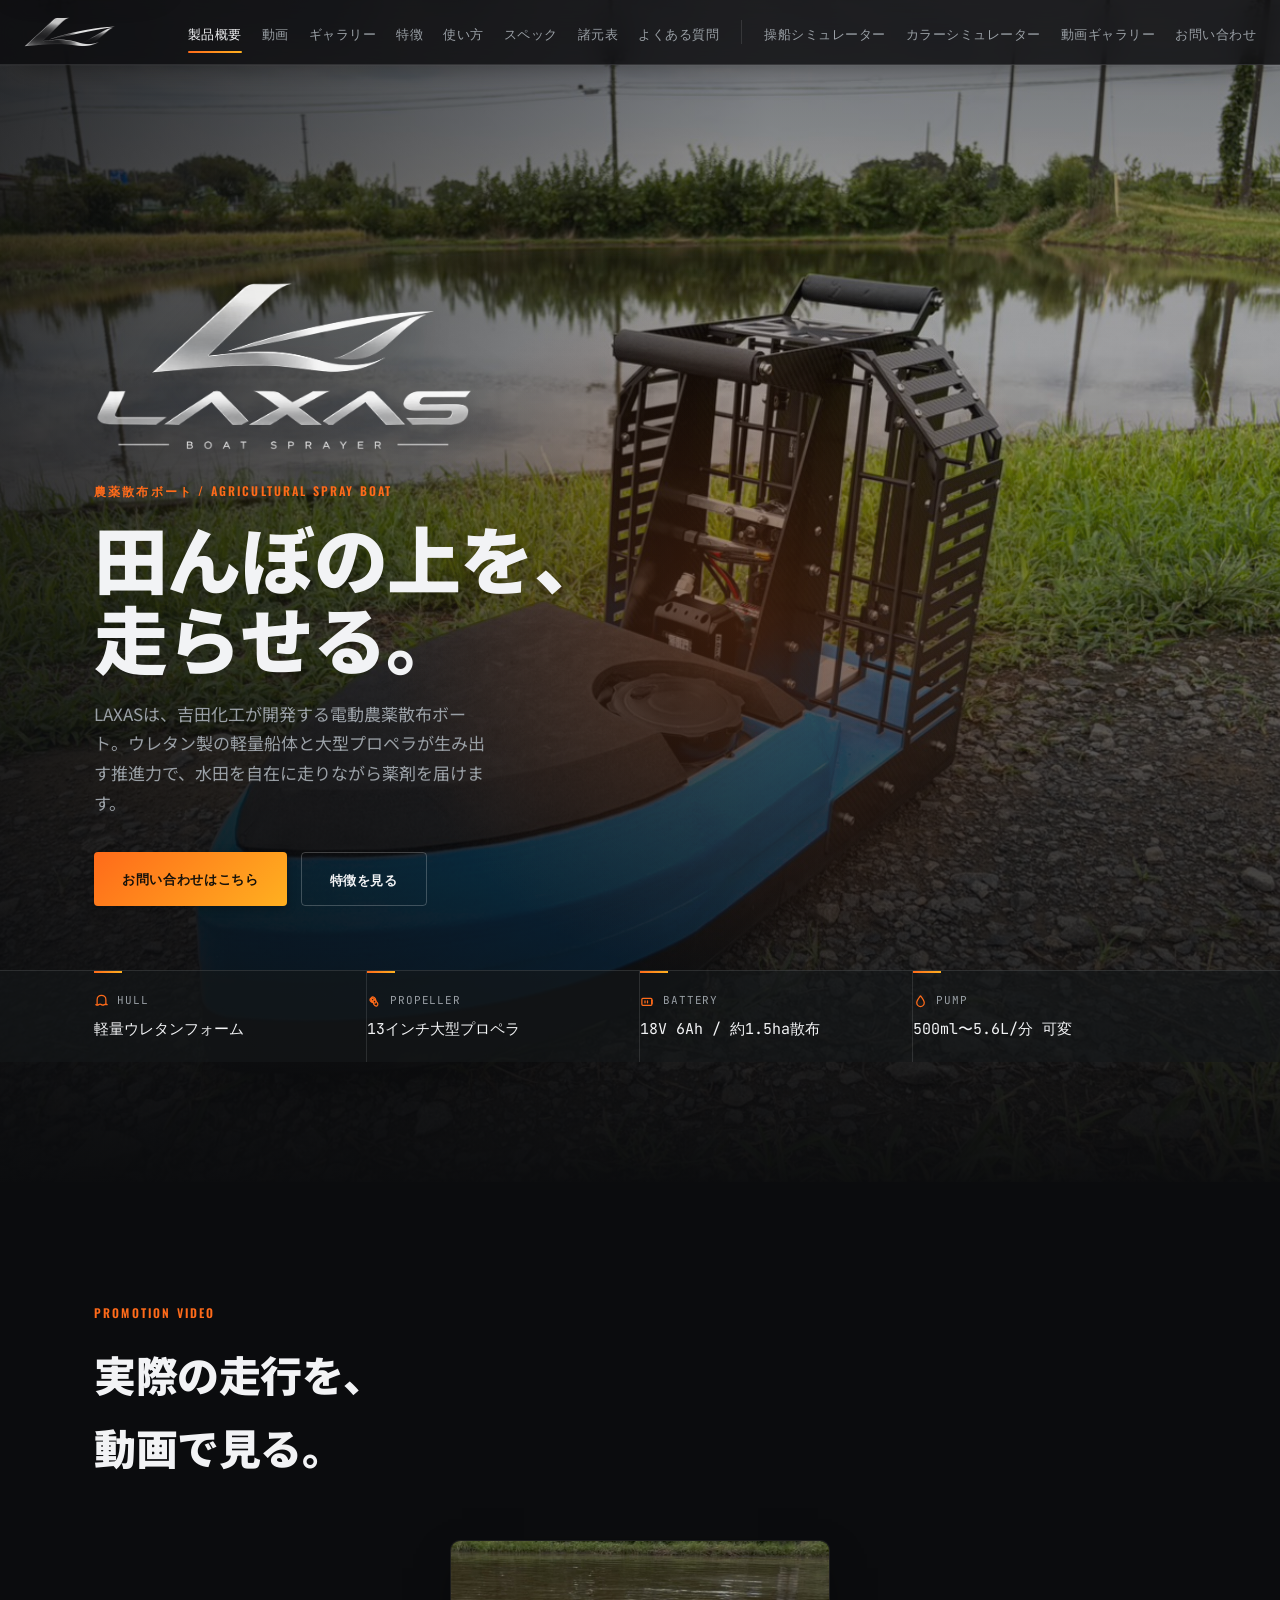
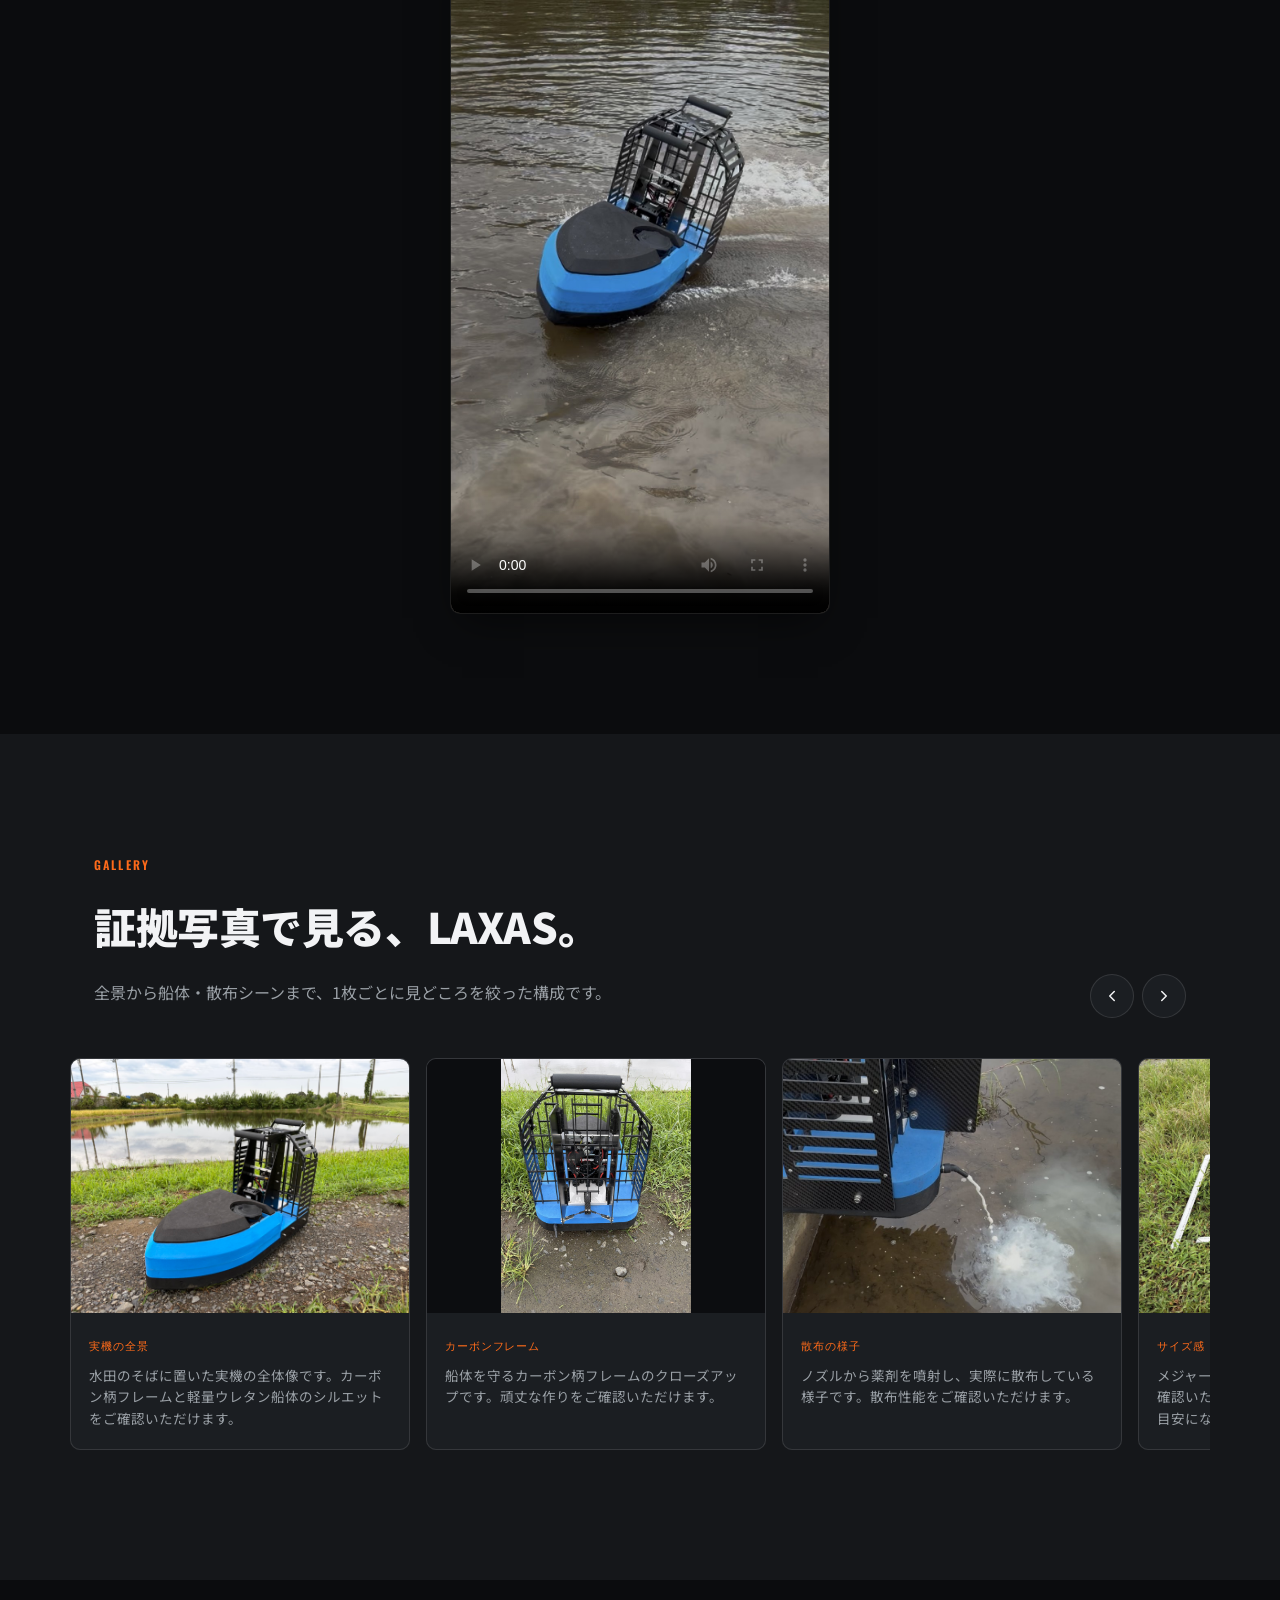
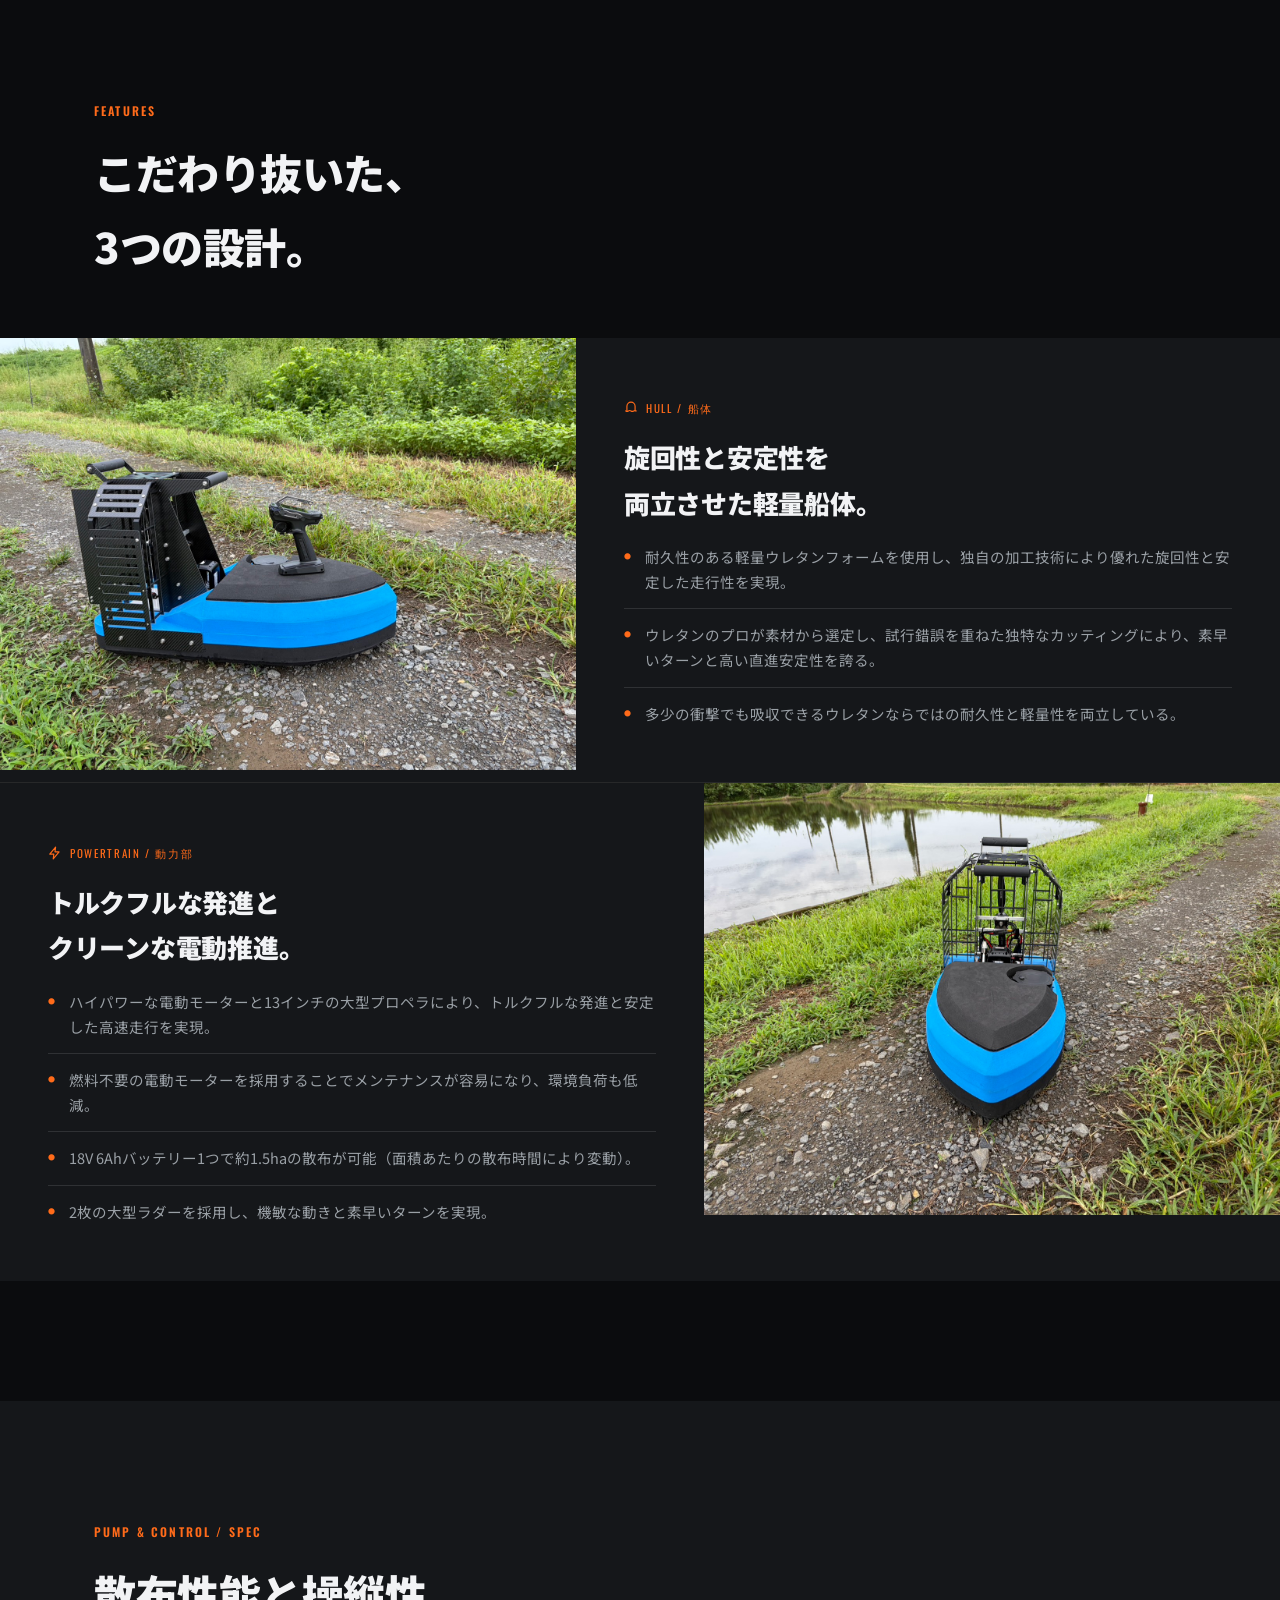
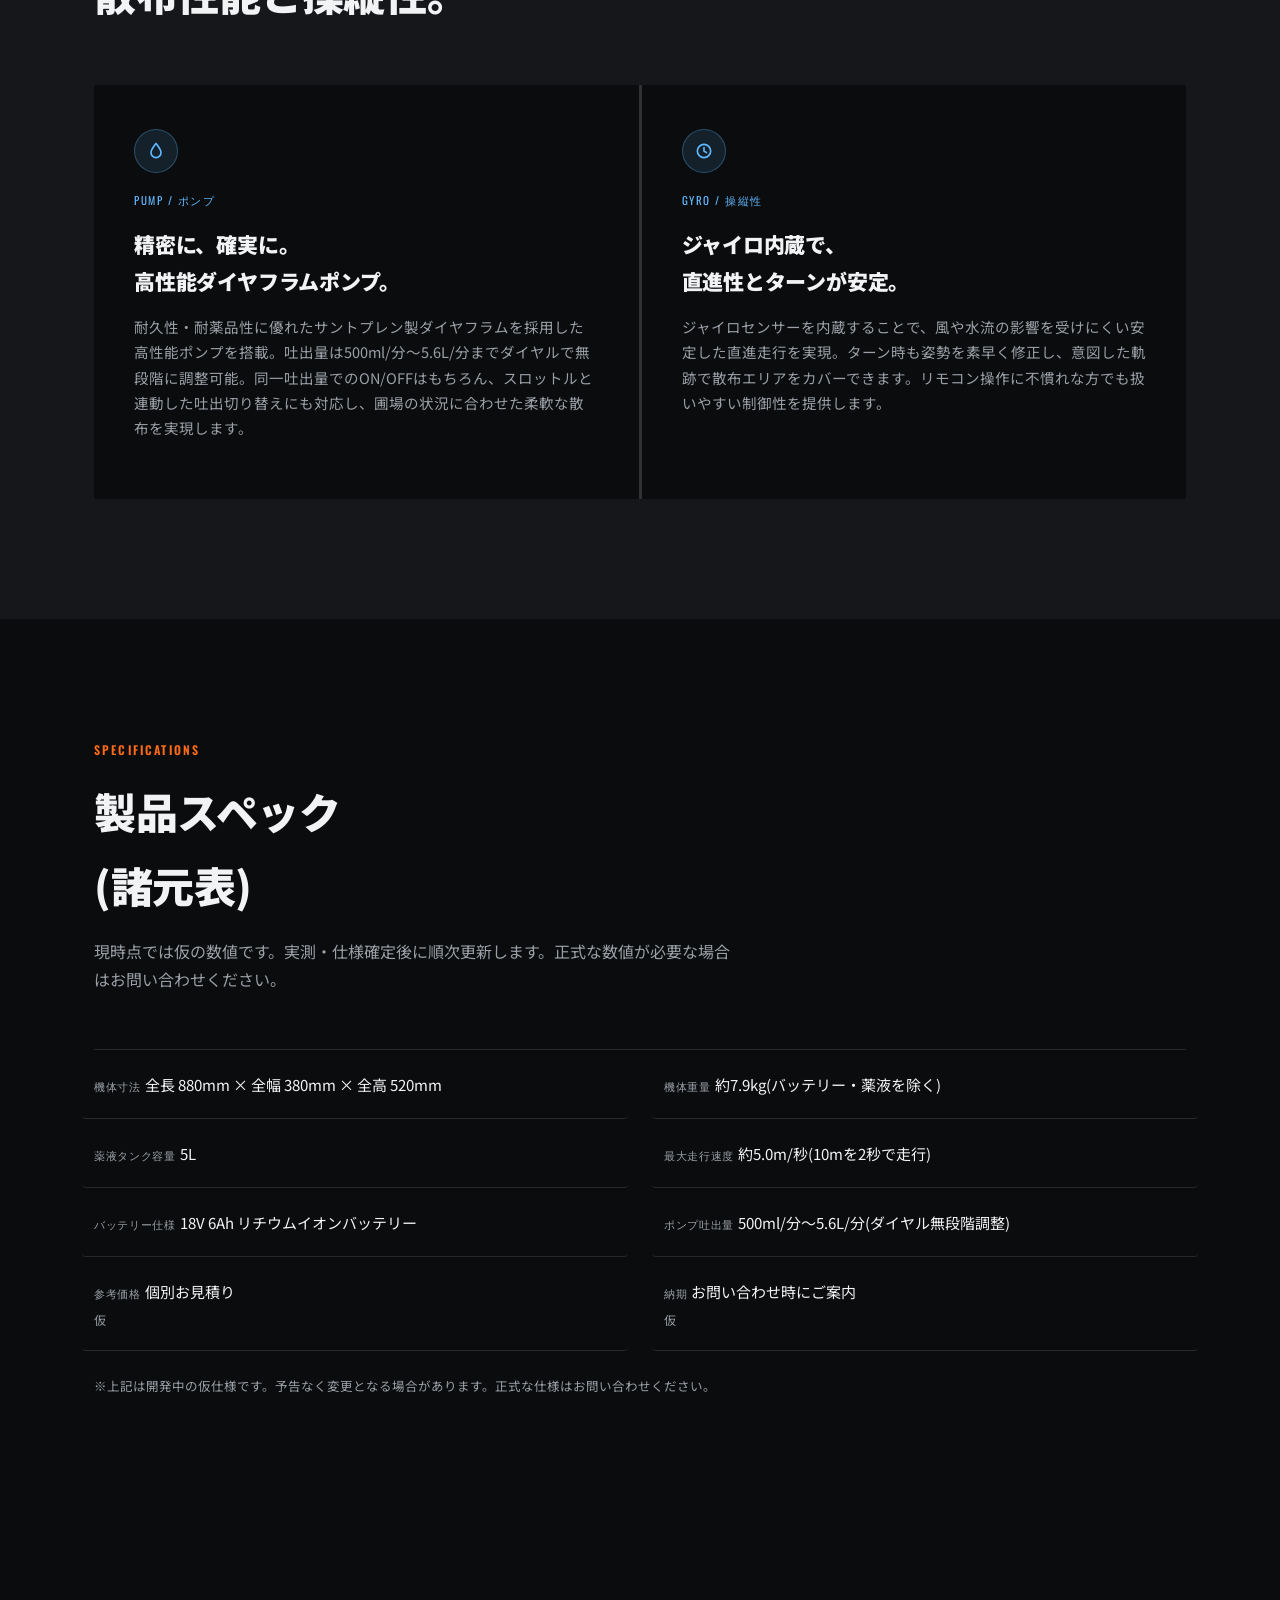
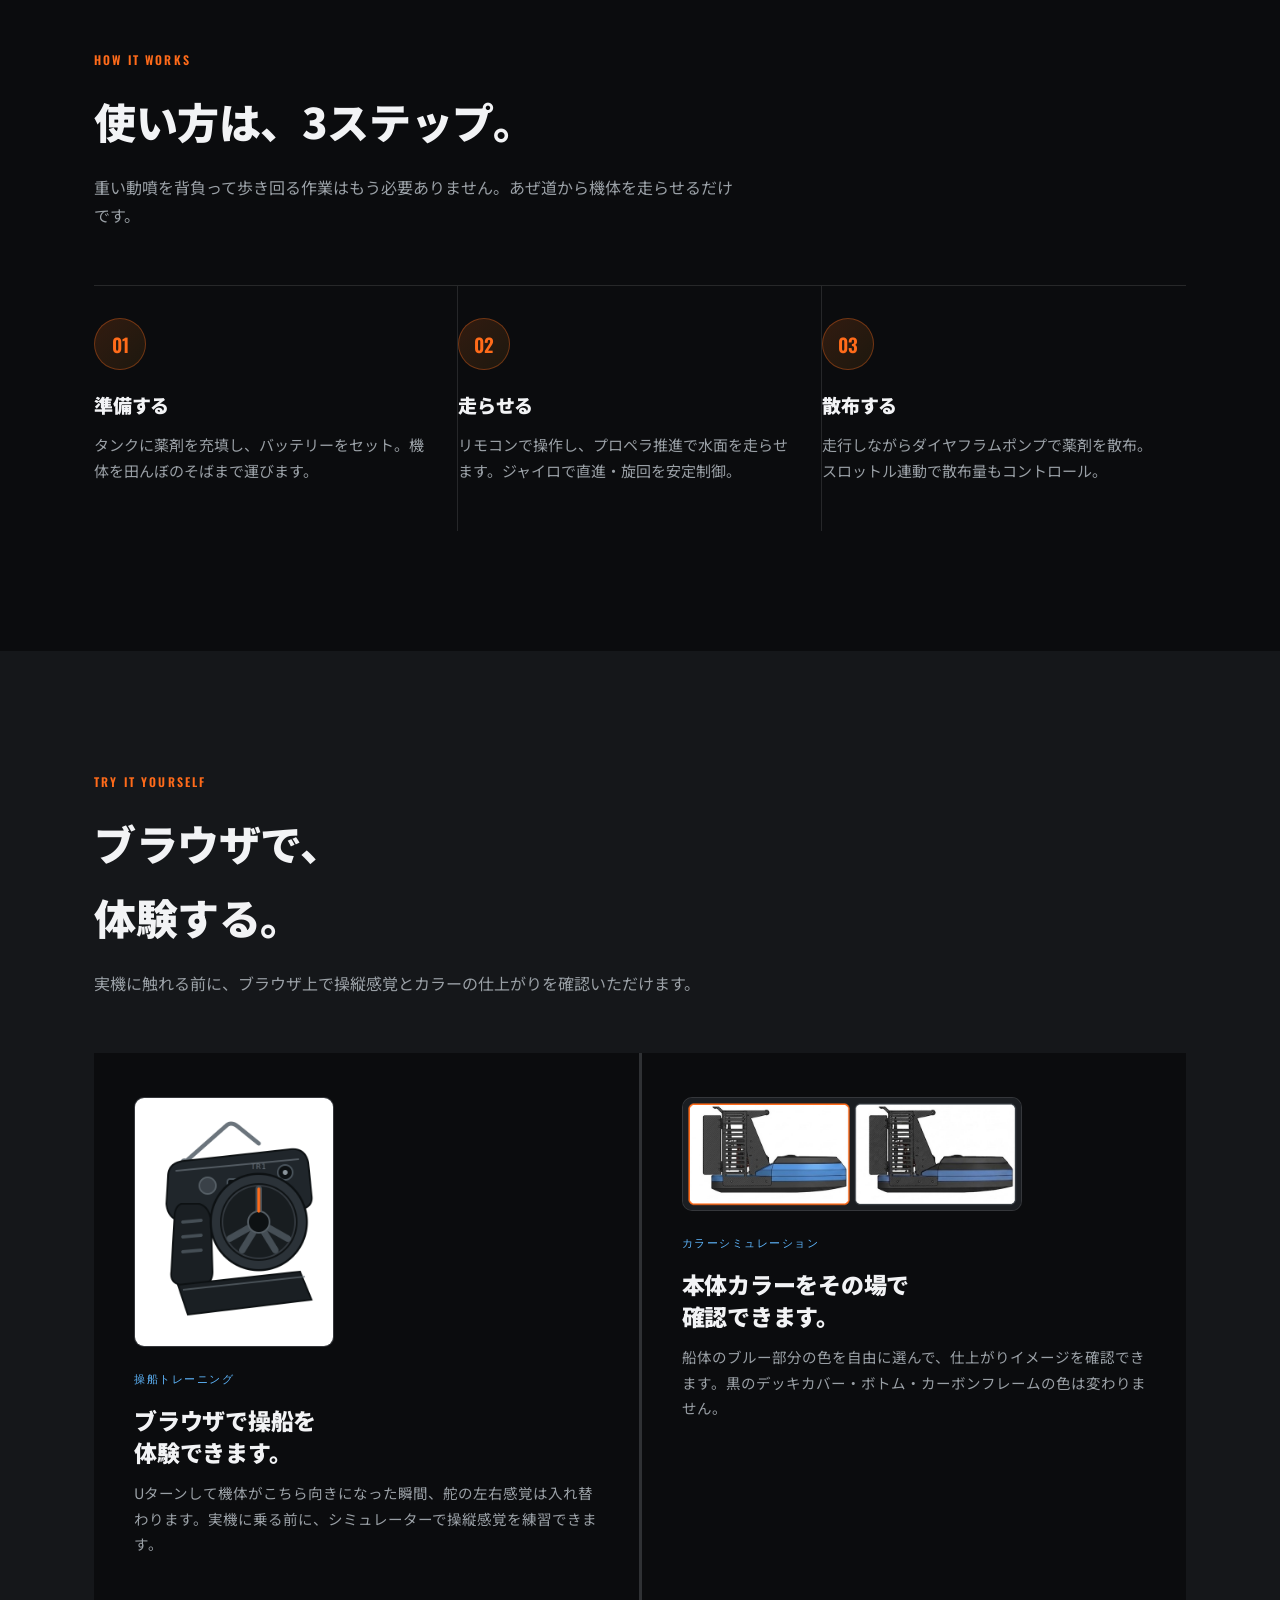
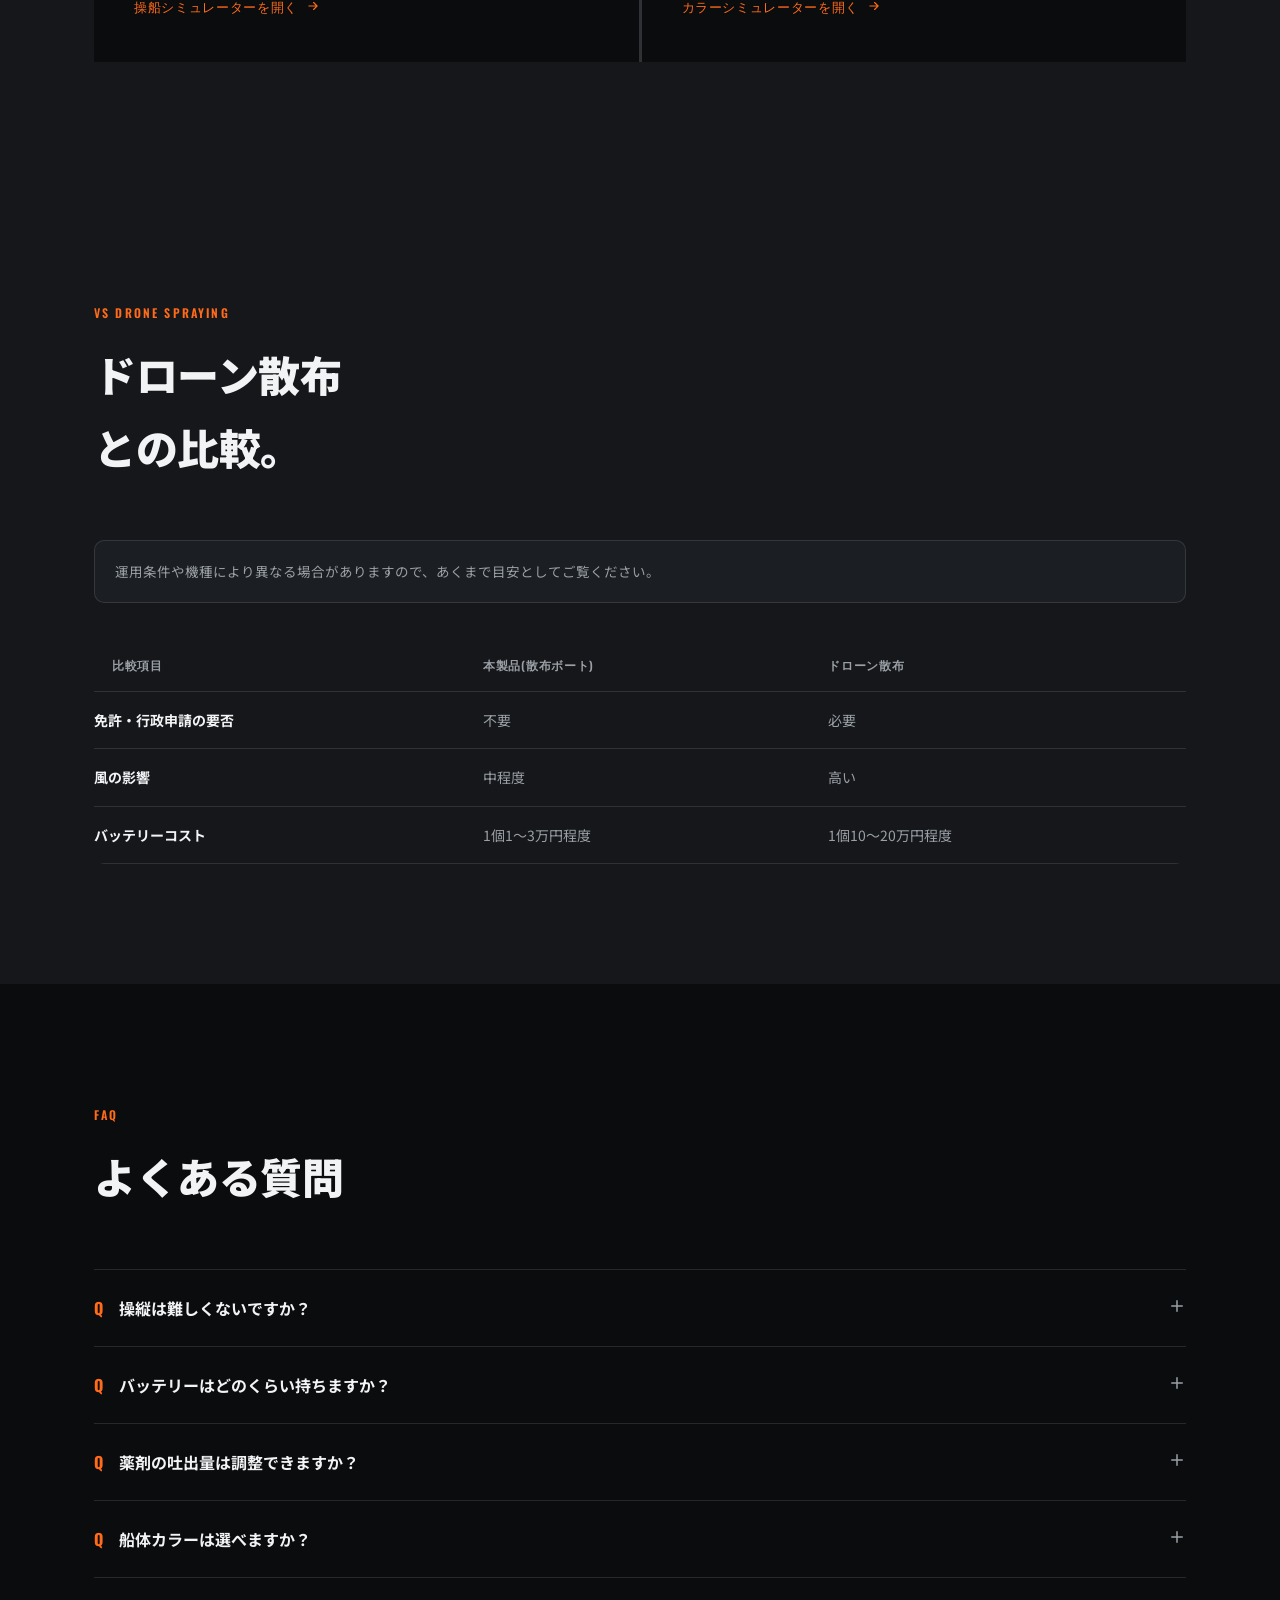
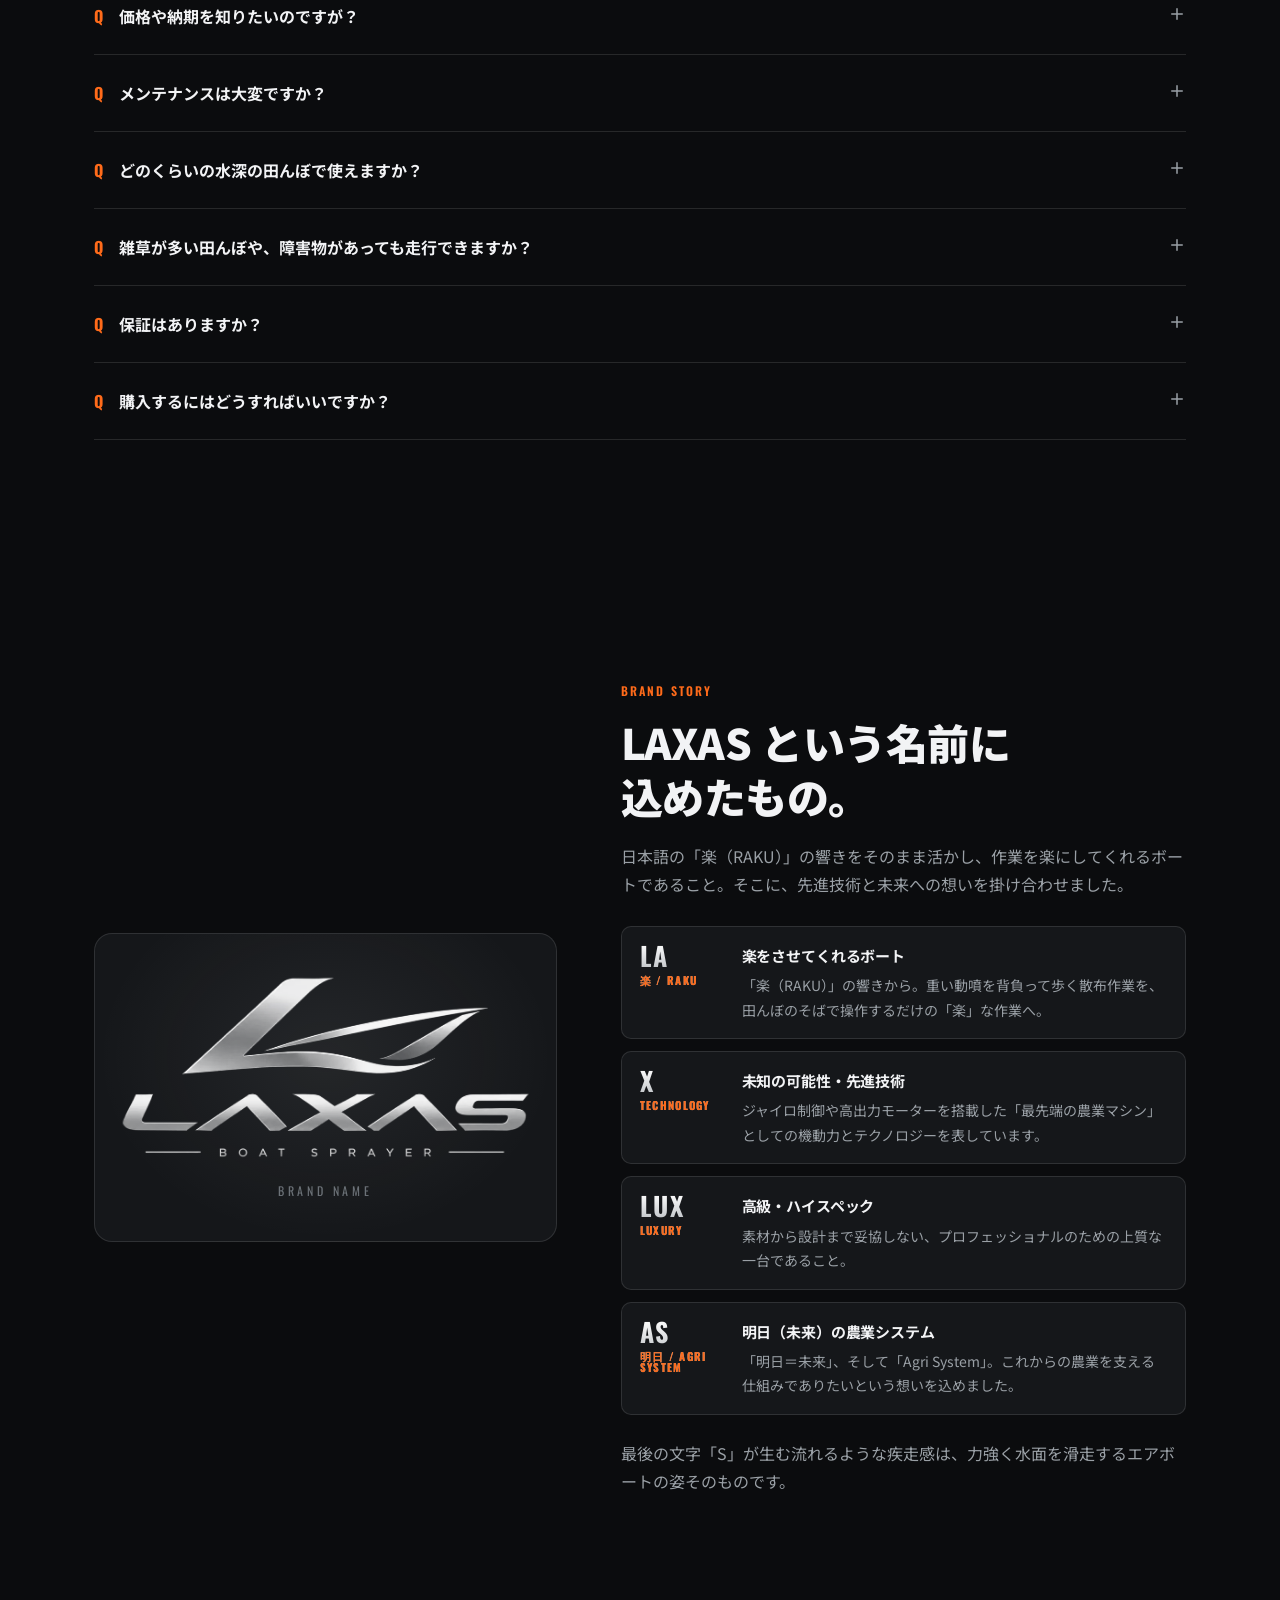
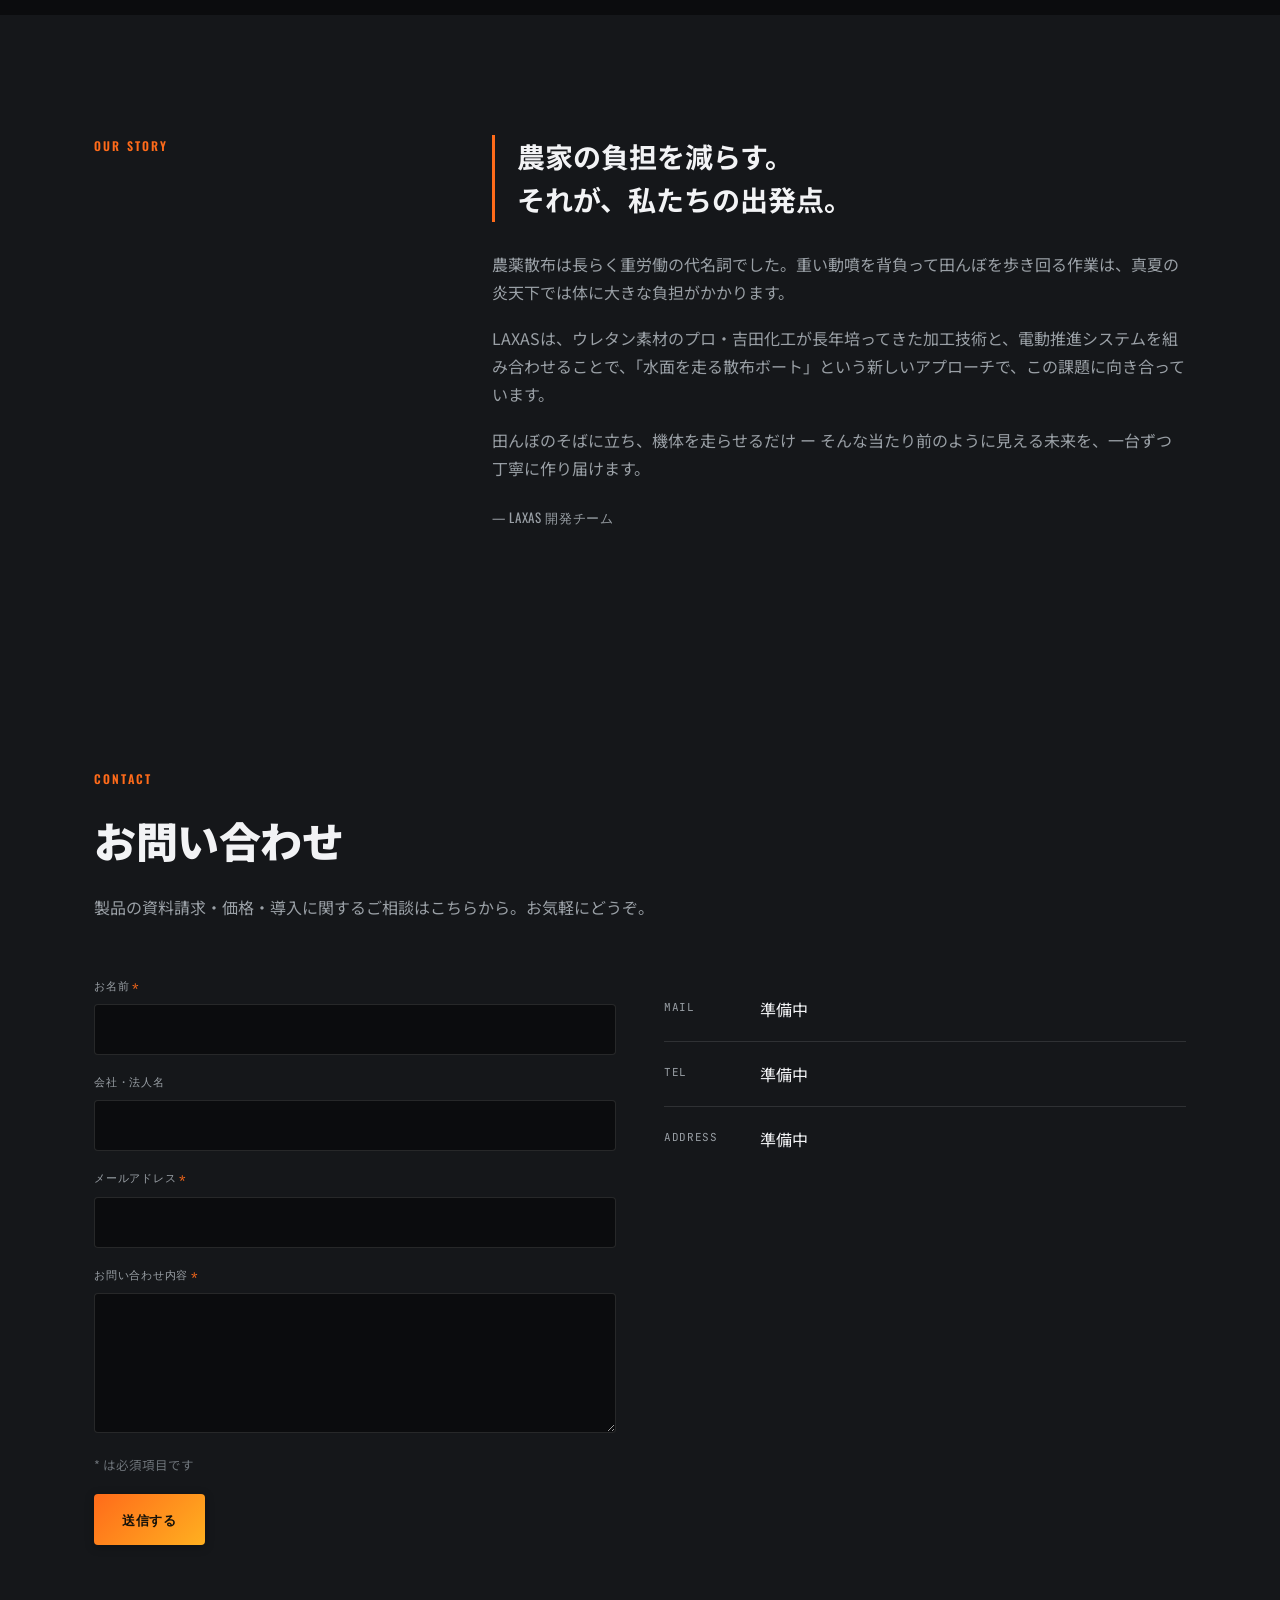
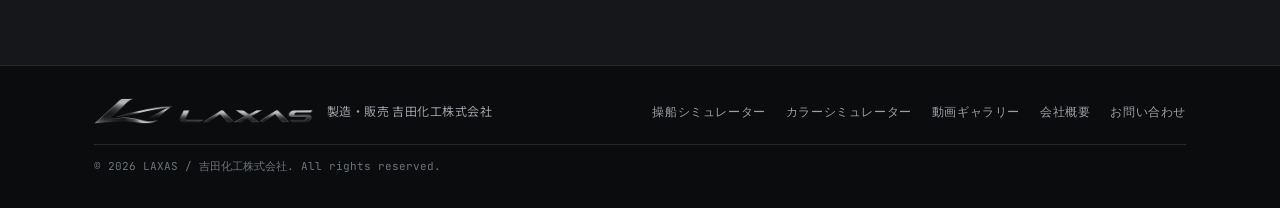
==== index.html @ b82308b7 "Add files via upload" ====
<!DOCTYPE html>
<html lang="ja">
<head>
<meta charset="UTF-8">
<meta name="viewport" content="width=device-width, initial-scale=1.0">
<title>LAXAS ｜ 電動農薬散布ボート</title>
<meta name="description" content="吉田化工株式会社の電動農薬散布ボート「LAXAS」公式サイト。プロペラ推進式で水田・水路の農薬散布を効率化。製品特徴・スペック・操船トレーニングシミュレーター・カラーシミュレーターをご紹介します。">
<!-- ドメインが確定したら、下記 og:url / og:image / canonical の URL を実際の公開ドメインに差し替えてください -->
<link rel="canonical" href="https://www.yoshida-kako.co.jp/">

<!-- ─── OGP / SNSシェア用 ─── -->
<meta property="og:type" content="website">
<meta property="og:site_name" content="LAXAS（吉田化工株式会社）">
<meta property="og:locale" content="ja_JP">
<meta property="og:title" content="LAXAS ｜ 電動農薬散布ボート">
<meta property="og:description" content="プロペラ推進式の電動農薬散布ボート「LAXAS」。水田・水路の農薬散布を効率化する製品の特徴・スペック・シミュレーターをご紹介します。">
<meta property="og:url" content="https://www.yoshida-kako.co.jp/">
<meta property="og:image" content="https://www.yoshida-kako.co.jp/og-image.jpg">
<meta property="og:image:width" content="1200">
<meta property="og:image:height" content="630">
<meta property="og:image:alt" content="LAXAS 電動農薬散布ボート">
<meta name="twitter:card" content="summary_large_image">
<meta name="twitter:title" content="LAXAS ｜ 電動農薬散布ボート">
<meta name="twitter:description" content="プロペラ推進式の電動農薬散布ボート「LAXAS」。水田・水路の農薬散布を効率化する製品をご紹介します。">
<meta name="twitter:image" content="https://www.yoshida-kako.co.jp/og-image.jpg">

<!-- ─── Home screen / favicon icons ─── -->
<link rel="icon" href="favicon.ico" sizes="any">
<link rel="icon" type="image/png" sizes="32x32" href="icons/favicon-32.png">
<link rel="icon" type="image/png" sizes="16x16" href="icons/favicon-16.png">
<link rel="apple-touch-icon" sizes="180x180" href="icons/apple-touch-icon.png">
<link rel="manifest" href="site.webmanifest">
<meta name="theme-color" content="#0B0C0E">
<meta name="mobile-web-app-capable" content="yes">
<meta name="apple-mobile-web-app-capable" content="yes">
<meta name="apple-mobile-web-app-status-bar-style" content="black-translucent">
<meta name="apple-mobile-web-app-title" content="LAXAS">

<link rel="preconnect" href="https://fonts.googleapis.com">
<link rel="preconnect" href="https://fonts.gstatic.com" crossorigin>
<link href="https://fonts.googleapis.com/css2?family=JetBrains+Mono:wght@400;500;700&family=Noto+Sans+JP:wght@400;500;700;900&family=Oswald:wght@500;600;700&display=swap" rel="stylesheet">
<link rel="stylesheet" href="common.css">
<style>
  /* ─── Hero ─── */
  .hero{
    position:relative;min-height:100vh;display:flex;flex-direction:column;justify-content:flex-end;overflow:hidden;
  }
  .hero-bg{
    position:absolute;inset:0;
    background-image:url('img05.jpg');
    background-size:cover;background-position:50% 45%;
  }
  .hero-scrim{
    position:absolute;inset:0;
    background:
      linear-gradient(180deg,rgba(11,12,14,.5) 0%,rgba(11,12,14,.25) 30%,rgba(11,12,14,.6) 60%,rgba(11,12,14,.98) 100%),
      linear-gradient(90deg,rgba(11,12,14,.75) 0%,rgba(11,12,14,.1) 60%);
  }
  .hero-glow{
    position:absolute;z-index:1;left:50%;top:18%;width:min(70vw,820px);aspect-ratio:1/1;
    transform:translateX(-38%);pointer-events:none;
    background:radial-gradient(circle,rgba(255,107,26,.20) 0%,rgba(255,107,26,0) 62%);
  }
  .hero-content{position:relative;z-index:2;width:100%;padding:160px 0 0;}
  .hero-content .eyebrow{opacity:0;transform:translateY(10px);animation:heroIn .7s var(--ease-out) .05s forwards;}
  .hero h1{font-size:clamp(36px,7vw,74px);line-height:1.08;max-width:14ch;margin-top:16px;
    opacity:0;transform:translateY(14px);animation:heroIn .8s var(--ease-out) .15s forwards;}
  .hero p.lead{margin-top:22px;max-width:44ch;color:var(--ink-dim);font-size:17px;
    opacity:0;transform:translateY(14px);animation:heroIn .8s var(--ease-out) .28s forwards;}
  .cta-row{margin-top:34px;display:flex;gap:14px;flex-wrap:wrap;
    opacity:0;transform:translateY(14px);animation:heroIn .8s var(--ease-out) .4s forwards;}
  @keyframes heroIn{to{opacity:1;transform:translateY(0);}}
  @media(prefers-reduced-motion:reduce){
    .hero-content .eyebrow,.hero h1,.hero p.lead,.cta-row{animation:none;opacity:1;transform:none;}
  }

  /* ticker */
  .ticker{position:relative;z-index:2;margin-top:64px;border-top:1px solid var(--line);background:rgba(21,23,26,.65);}
  .ticker .wrap{display:grid;grid-template-columns:repeat(4,1fr);}
  .ticker .item{position:relative;padding:20px 18px 22px 0;border-right:1px solid var(--line);}
  .ticker .item::before{
    content:'';position:absolute;top:0;left:0;width:28px;height:2px;
    background:linear-gradient(90deg,var(--accent),var(--accent-2));
  }
  .ticker .item:last-child{border-right:none;}
  .ticker .k-row{display:flex;align-items:center;gap:8px;}
  .ticker .k-row svg{width:15px;height:15px;color:var(--accent);flex-shrink:0;}
  .ticker .k{font-family:var(--mono);font-size:11px;color:var(--ink-dim);text-transform:uppercase;letter-spacing:.08em;}
  .ticker .v{font-family:var(--mono);font-size:15px;color:var(--ink);margin-top:8px;line-height:1.4;}
  @media(max-width:720px){.ticker .wrap{grid-template-columns:repeat(2,1fr);}.hero-content{padding-top:120px;}}
  @media(max-width:480px){
    .ticker .wrap{grid-template-columns:1fr;}
    .ticker .item{border-right:none;border-bottom:1px solid var(--line);padding:16px 0;}
    .ticker .item:last-child{border-bottom:none;}
  }

  /* ─── Gallery ─── */
  .gallery{background:var(--panel);overflow:hidden;}
  .gallery-top{display:flex;justify-content:space-between;align-items:flex-end;gap:24px;flex-wrap:wrap;}
  .gallery-top .section-head{margin-bottom:0;}
  .gallery-nav{display:flex;gap:8px;flex-shrink:0;padding-bottom:4px;}
  .gallery-nav button{
    width:44px;height:44px;border-radius:50%;
    background:var(--panel-2);border:1px solid var(--line);color:var(--ink);
    display:flex;align-items:center;justify-content:center;cursor:pointer;
    transition:border-color .2s,transform .15s var(--ease-out),opacity .2s,box-shadow .2s;
  }
  .gallery-nav button:hover{border-color:var(--accent);box-shadow:var(--shadow-glow);}
  .gallery-nav button:active{transform:scale(.94);}
  .gallery-nav button:disabled{opacity:.3;cursor:default;box-shadow:none;}
  .gallery-nav button:disabled:hover{border-color:var(--line);}
  .gallery-nav button svg{width:18px;height:18px;}

  .gallery-carousel{
    display:flex;gap:16px;overflow-x:auto;scroll-snap-type:x mandatory;
    margin:32px -24px 0;padding:4px 24px 10px;
    -webkit-overflow-scrolling:touch;scrollbar-width:none;
  }
  .gallery-carousel::-webkit-scrollbar{display:none;}
  .g-slide{
    flex:0 0 auto;width:min(78vw,340px);scroll-snap-align:start;
    background:var(--panel-2);border:1px solid var(--line);border-radius:var(--radius-md);overflow:hidden;
    transition:border-color .2s,box-shadow .3s var(--ease-out),transform .3s var(--ease-out);
  }
  .g-slide:hover{border-color:var(--line-strong);box-shadow:var(--shadow-md);transform:translateY(-4px);}
  .g-media{position:relative;aspect-ratio:4/3;overflow:hidden;background:#000;}
  .g-media.has-photo{cursor:zoom-in;}
  .g-media.has-photo img{width:100%;height:100%;object-fit:cover;display:block;transition:transform .5s ease;}
  .g-media.has-photo:hover img{transform:scale(1.05);}
  .g-media.placeholder{
    display:flex;flex-direction:column;align-items:center;justify-content:center;gap:10px;
    color:var(--ink-dim);border-bottom:1px dashed var(--line);
    background:repeating-linear-gradient(135deg,rgba(236,237,239,.04) 0 10px,transparent 10px 20px);
  }
  .g-media.placeholder svg{width:28px;height:28px;opacity:.55;}
  .g-media.placeholder span{font-family:var(--cond);font-size:11px;letter-spacing:.08em;text-transform:uppercase;}
  .g-media.is-contain{background:#0c0d10;}
  .g-media.is-contain img{object-fit:contain;object-position:center;}
  .g-media.is-contain:hover img{transform:none;}
  .g-caption{padding:16px 18px 20px;}
  .g-tag{font-family:var(--cond);font-size:11px;letter-spacing:.08em;text-transform:uppercase;color:var(--accent);}
  .g-tag.is-pending{color:var(--ink-dim);}
  .g-caption p{margin:8px 0 0;font-size:13.5px;color:var(--ink-dim);line-height:1.6;}
  @media(max-width:560px){.g-slide{width:82vw;}}

  /* ─── Gallery lightbox ─── */
  .lightbox{
    position:fixed;inset:0;z-index:200;background:rgba(11,12,14,.94);
    display:flex;align-items:center;justify-content:center;padding:40px 20px;
    opacity:0;visibility:hidden;transition:opacity .25s var(--ease-out),visibility .25s;
  }
  .lightbox.is-open{opacity:1;visibility:visible;}
  .lightbox img{max-width:min(900px,92vw);max-height:78vh;object-fit:contain;border-radius:var(--radius-sm);box-shadow:var(--shadow-md);}
  .lightbox-close{
    position:absolute;top:20px;right:20px;width:44px;height:44px;border-radius:50%;
    background:var(--panel-2);border:1px solid var(--line);color:var(--ink);
    display:flex;align-items:center;justify-content:center;cursor:pointer;transition:border-color .2s,transform .15s;
  }
  .lightbox-close:hover{border-color:var(--accent);}
  .lightbox-close svg{width:18px;height:18px;}
  .lightbox-caption{position:absolute;left:0;right:0;bottom:20px;text-align:center;color:var(--ink-dim);font-size:13px;padding:0 20px;}

  /* ─── Promo Video ─── */
  .promo{background:var(--bg);}
  .promo-video-wrap{
    max-width:380px;margin:0 auto;
    border:1px solid var(--line);border-radius:var(--radius-md);overflow:hidden;
    background:#000;box-shadow:var(--shadow-md);
  }
  .promo-video-wrap video{width:100%;height:auto;aspect-ratio:9/16;object-fit:cover;display:block;background:#000;}
  @media(max-width:480px){.promo-video-wrap{max-width:280px;}}

  /* ─── Feature blocks ─── */
  .features{background:var(--bg);}
  .feat-blocks{display:flex;flex-direction:column;gap:1px;background:var(--line);}
  .feat-block{
    background:var(--panel);
    display:grid;grid-template-columns:.9fr 1.1fr;
    align-items:start;
    gap:0;
  }
  .feat-block.rev{direction:rtl;}
  .feat-block.rev > *{direction:ltr;}
  .feat-block .fb-img{overflow:hidden;aspect-ratio:4/3;}
  .feat-block .fb-img img{width:100%;height:100%;object-fit:cover;transition:transform .6s var(--ease-out);}
  .feat-block:hover .fb-img img{transform:scale(1.04);}
  .feat-block .fb-body{padding:56px 48px;}
  .feat-block .fb-tag{
    font-family:var(--cond);font-size:11px;text-transform:uppercase;letter-spacing:.15em;
    color:var(--accent);margin-bottom:16px;display:inline-flex;align-items:center;gap:8px;
  }
  .feat-block .fb-tag svg{width:14px;height:14px;}
  .feat-block h3{font-size:clamp(20px,2.5vw,26px);}
  .feat-block .feat-list{list-style:none;margin:20px 0 0;padding:0;display:flex;flex-direction:column;gap:14px;}
  .feat-block .feat-list li{
    display:flex;gap:14px;align-items:flex-start;
    font-size:14.5px;color:var(--ink-dim);line-height:1.7;
    border-top:1px solid var(--line);padding-top:14px;
  }
  .feat-block .feat-list li:first-child{border-top:none;padding-top:0;}
  .feat-block .feat-list li::before{
    content:'●';font-size:7px;color:var(--accent);margin-top:6px;flex-shrink:0;
  }
  @media(max-width:900px){
    .feat-block,.feat-block.rev{grid-template-columns:1fr;direction:ltr;}
    .feat-block .fb-body{padding:36px 24px;}
  }

  /* ─── Pump / Gyro (spec) ─── */
  .specs{background:var(--panel);}
  .spec-grid{display:grid;grid-template-columns:1fr 1fr;gap:3px;background:var(--line);}
  @media(max-width:720px){.spec-grid{grid-template-columns:1fr;}}
  .spec-card{background:var(--bg);padding:44px 40px;transition:background .25s var(--ease-out),box-shadow .25s var(--ease-out);}
  .spec-card:hover{background:var(--panel-3);box-shadow:inset 0 1px 0 var(--line);}
  .spec-card .sc-icon{
    width:44px;height:44px;border-radius:50%;flex-shrink:0;
    background:rgba(95,184,255,.12);border:1px solid rgba(95,184,255,.3);
    display:flex;align-items:center;justify-content:center;margin-bottom:18px;
  }
  .spec-card .sc-icon svg{width:20px;height:20px;color:var(--blue);}
  .spec-card .sc-tag{font-family:var(--cond);font-size:11px;text-transform:uppercase;letter-spacing:.14em;color:var(--blue);margin-bottom:16px;display:block;}
  .spec-card h3{font-size:21px;}
  .spec-card p{color:var(--ink-dim);font-size:14.5px;margin-top:14px;line-height:1.75;}

  /* ─── Process ─── */
  .process{background:var(--bg);}
  .steps{display:grid;grid-template-columns:repeat(3,1fr);gap:0;border-top:1px solid var(--line);}
  @media(max-width:900px){.steps{grid-template-columns:1fr;}}
  .step{padding:32px 28px 32px 0;border-right:1px solid var(--line);}
  .step:last-child{border-right:none;}
  @media(max-width:900px){
    .step{border-right:none;border-bottom:1px solid var(--line);padding:28px 0;}
    .step:last-child{border-bottom:none;}
  }
  .step .snum{
    display:inline-flex;align-items:center;justify-content:center;
    width:52px;height:52px;border-radius:50%;
    background:linear-gradient(135deg,rgba(255,107,26,.16),rgba(255,176,32,.08));
    border:1px solid rgba(255,107,26,.35);
    font-family:var(--cond);font-size:19px;color:var(--accent);font-weight:600;
  }
  .step h3{font-size:19px;margin-top:18px;}
  .step p{color:var(--ink-dim);margin-top:10px;font-size:15px;}

  /* ─── Experience cards (操船シミュレーター / カラーシミュレーター へ誘導) ─── */
  .experience{background:var(--panel);}
  .exp-grid{display:grid;grid-template-columns:1fr 1fr;gap:3px;background:var(--line);}
  @media(max-width:820px){.exp-grid{grid-template-columns:1fr;}}
  .exp-card{
    background:var(--bg);padding:44px 40px;text-decoration:none;color:var(--ink);
    display:flex;flex-direction:column;position:relative;
    transition:background .25s var(--ease-out),box-shadow .25s var(--ease-out);
  }
  .exp-card:hover{background:var(--panel-3);box-shadow:inset 0 2px 0 var(--accent);}
  .exp-card .exp-tag{font-family:var(--cond);font-size:11px;text-transform:uppercase;letter-spacing:.14em;color:var(--blue);margin-bottom:16px;}
  .exp-card h3{font-size:clamp(19px,2.4vw,23px);line-height:1.4;}
  .exp-card p{color:var(--ink-dim);font-size:14.5px;margin-top:12px;line-height:1.75;flex-grow:1;}
  .exp-card .exp-cta{
    margin-top:24px;font-family:var(--cond);font-size:13px;letter-spacing:.05em;text-transform:uppercase;
    color:var(--accent);display:inline-flex;align-items:center;gap:8px;
  }
  .exp-card .exp-cta svg{width:14px;height:14px;transition:transform .25s var(--ease-out);}
  .exp-card:hover .exp-cta svg{transform:translateX(5px);}
  .exp-thumb{
    display:block;align-self:flex-start;height:auto;max-width:100%;
    border-radius:var(--radius-md);border:1px solid var(--line);margin-bottom:22px;
    background:var(--panel-2);transition:border-color .25s;
  }
  .exp-card:hover .exp-thumb{border-color:var(--line-strong);}
  .exp-thumb.is-remote{width:200px;}
  .exp-thumb.is-color{width:340px;}
  @media(max-width:480px){
    .exp-thumb.is-remote{width:160px;}
    .exp-thumb.is-color{width:100%;}
  }

  /* ─── FAQ ─── */
  .faq{background:var(--bg);}
  .faq-list{border-top:1px solid var(--line);}
  .faq-item{border-bottom:1px solid var(--line);}
  .faq-item summary{
    list-style:none;cursor:pointer;padding:24px 16px;margin:0 -16px;border-radius:var(--radius-sm);
    display:flex;align-items:flex-start;gap:16px;
    font-size:16px;font-weight:700;
    transition:background .2s var(--ease-out);
  }
  .faq-item summary:hover{background:rgba(236,237,239,.035);}
  .faq-item summary::-webkit-details-marker{display:none;}
  .faq-item summary .q-mark{font-family:var(--cond);color:var(--accent);flex-shrink:0;}
  .faq-item summary .icon{margin-left:auto;flex-shrink:0;color:var(--ink-dim);transition:transform .25s var(--ease-out);}
  .faq-item[open] summary .icon{transform:rotate(45deg);color:var(--accent);}
  .faq-item .a-body{display:flex;gap:16px;padding:0 16px 26px;}
  .faq-item .a-body .a-mark{font-family:var(--cond);color:var(--ink-dim);flex-shrink:0;}
  .faq-item .a-body p{margin:0;color:var(--ink-dim);font-size:14.5px;line-height:1.8;}

  /* ─── Story ─── */
  .story{background:var(--panel);}
  .story-grid{display:grid;grid-template-columns:.65fr 1.35fr;gap:64px;}
  @media(max-width:900px){.story-grid{grid-template-columns:1fr;gap:36px;}}
  .story blockquote{
    margin:0;font-size:clamp(20px,2.8vw,28px);font-weight:700;line-height:1.55;
    border-left:3px solid var(--accent);padding-left:22px;
  }
  .story .body{color:var(--ink-dim);font-size:16px;}
  .story .body p{margin:0 0 18px;}
  .signature{font-family:var(--cond);color:var(--ink-dim);font-size:13px;letter-spacing:.05em;margin-top:24px;}

  /* ─── Contact ─── */
  .contact{background:var(--panel);}
  .contact-grid{display:grid;grid-template-columns:1fr 1fr;gap:48px;}
  @media(max-width:900px){.contact-grid{grid-template-columns:1fr;}}
  .field{margin-bottom:18px;}
  .field label{display:block;font-family:var(--mono);font-size:11px;color:var(--ink-dim);text-transform:uppercase;letter-spacing:.07em;margin-bottom:8px;}
  .field label .req{color:var(--accent);margin-left:3px;}
  .field input,.field textarea{
    width:100%;background:var(--bg);border:1px solid var(--line);color:var(--ink);
    padding:14px 16px;font-family:var(--display);font-size:15px;border-radius:var(--radius-sm);
    min-height:48px;transition:border-color .2s,box-shadow .2s;
  }
  .field textarea{min-height:140px;resize:vertical;}
  .field input:focus,.field textarea:focus{outline:none;border-color:var(--blue);box-shadow:0 0 0 3px rgba(95,184,255,.18);}
  .form-note{font-size:12.5px;color:var(--ink-faint);margin:-4px 0 18px;}
  .contact-info .row{display:flex;gap:16px;padding:18px 0;border-top:1px solid var(--line);}
  .contact-info .row:first-child{border-top:none;}
  .contact-info .k{font-family:var(--mono);font-size:11px;color:var(--ink-dim);min-width:80px;text-transform:uppercase;letter-spacing:.06em;padding-top:3px;}

  /* ─── Spec Table (製品スペック / 諸元表) ─── */
  .spec-table{background:var(--bg);}
  .spec-table-grid{display:grid;grid-template-columns:repeat(2,1fr);column-gap:48px;border-top:1px solid var(--line);}
  .spec-table-item{padding:20px 12px;margin:0 -12px;border-bottom:1px solid var(--line);border-radius:var(--radius-sm);transition:background .2s;}
  .spec-table-item:hover{background:rgba(236,237,239,.03);}
  .spec-table-item .k{font-family:var(--mono);font-size:11px;color:var(--ink-dim);text-transform:uppercase;letter-spacing:.06em;}
  .spec-table-item .v{font-size:15px;color:var(--ink);margin-top:8px;line-height:1.6;}
  .spec-table-item .v .note{display:block;color:var(--ink-dim);font-size:12px;margin-top:5px;line-height:1.6;}
  @media(max-width:720px){.spec-table-grid{grid-template-columns:1fr;}}
  .spec-table-foot{margin-top:24px;font-size:12.5px;color:var(--ink-dim);}

  /* ─── ドローン散布との比較 ─── */
  .comparison{background:var(--panel);}
  .comparison-note{
    font-size:13.5px;color:var(--ink-dim);background:var(--panel-2);
    border:1px solid var(--line);border-radius:var(--radius-md);padding:18px 20px;margin-bottom:36px;line-height:1.85;
  }
  .comparison-note strong{color:var(--ink);}
  .comparison-table-wrap{overflow-x:auto;-webkit-overflow-scrolling:touch;border-radius:var(--radius-md);}
  table.comparison-table{width:100%;border-collapse:collapse;min-width:600px;}
  table.comparison-table th,table.comparison-table td{
    text-align:left;padding:16px 18px;border-bottom:1px solid var(--line);font-size:14px;vertical-align:top;
  }
  table.comparison-table thead th{
    font-family:var(--cond);font-size:11.5px;text-transform:uppercase;letter-spacing:.06em;
    color:var(--ink-dim);white-space:nowrap;
  }
  table.comparison-table tbody tr{transition:background .2s;}
  table.comparison-table tbody tr:hover{background:rgba(236,237,239,.03);}
  table.comparison-table tbody th{font-weight:700;color:var(--ink);white-space:nowrap;padding-left:0;}
  table.comparison-table td{color:var(--ink-dim);}
  table.comparison-table td .todo-flag{
    display:inline-block;margin-top:6px;font-family:var(--mono);font-size:11px;
    color:var(--accent);letter-spacing:.02em;
  }


  /* ─── LAXAS ブランドロゴ(ヒーロー) ─── */
  .hero-brand{display:block;width:clamp(200px,32vw,380px);height:auto;margin:0 0 28px;
    filter:drop-shadow(0 6px 24px rgba(0,0,0,.55));
    opacity:0;transform:translateY(10px);animation:heroIn .8s var(--ease-out) 0s forwards;}
  @media(prefers-reduced-motion:reduce){.hero-brand{animation:none;opacity:1;transform:none;}}

  /* ─── Brand(ブランド名の由来) ─── */
  .brand{background:var(--bg);position:relative;overflow:hidden;}
  .brand-grid{display:grid;grid-template-columns:.9fr 1.1fr;gap:64px;align-items:center;}
  @media(max-width:900px){.brand-grid{grid-template-columns:1fr;gap:36px;}}
  .brand-mark{display:flex;flex-direction:column;align-items:center;gap:20px;padding:40px 24px;
    border:1px solid var(--line);border-radius:var(--radius-lg);
    background:radial-gradient(ellipse at 50% 40%,rgba(236,237,239,.07),transparent 70%),var(--panel);}
  .brand-mark img{width:100%;max-width:420px;height:auto;display:block;}
  .brand-mark .ruby{font-family:var(--cond);letter-spacing:.3em;font-size:12px;color:var(--ink-faint);text-transform:uppercase;}
  .brand h2{font-size:clamp(28px,4vw,42px);margin-top:14px;line-height:1.3;}
  .brand-lead{color:var(--ink-dim);font-size:16px;margin:18px 0 28px;}
  .brand-parts{list-style:none;margin:0;padding:0;display:grid;gap:12px;}
  .brand-parts li{display:grid;grid-template-columns:84px 1fr;gap:18px;align-items:start;
    padding:16px 18px;border:1px solid var(--line);border-radius:var(--radius-md);background:var(--panel);
    transition:border-color .2s var(--ease-out),transform .2s var(--ease-out);}
  .brand-parts li:hover{border-color:var(--line-strong);transform:translateY(-2px);}
  .brand-parts .key{font-family:var(--cond);font-weight:700;font-size:26px;line-height:1;letter-spacing:.06em;
    background:linear-gradient(180deg,#FFFFFF,#9AA0A6);-webkit-background-clip:text;background-clip:text;color:transparent;}
  .brand-parts .key small{display:block;font-size:11px;letter-spacing:.12em;margin-top:6px;color:var(--accent);-webkit-text-fill-color:var(--accent);}
  .brand-parts h3{font-size:15px;font-weight:700;margin:0 0 4px;}
  .brand-parts p{margin:0;color:var(--ink-dim);font-size:14px;line-height:1.75;}
  @media(max-width:480px){.brand-parts li{grid-template-columns:64px 1fr;gap:12px;}.brand-parts .key{font-size:22px;}}
</style>
</head>
<body id="top">

<a class="skip-link" href="#product">本文へスキップ</a>

<!-- ============================================================
     会社情報は company-info.js に集約しています。
     (所在地・電話番号などは company-info.js を1回書き換えるだけで
      会社概要ページとお問い合わせの両方に反映されます)
============================================================ -->
<script src="company-info.js"></script>

<!-- ─── Header ─── -->
<header>
  <div class="wrap">
    <a class="logo" href="index.html"><img src="brand/laxas-lockup.png" alt="LAXAS" width="252" height="30"></a>
    <button class="nav-toggle" id="navToggle" type="button" aria-label="メニューを開く" aria-expanded="false" aria-controls="siteNav">
      <span></span><span></span><span></span>
    </button>
    <nav id="siteNav">
      <ul>
        <li><a href="index.html#product" data-nav="product">製品概要</a></li>
        <li><a href="index.html#promo" data-nav="promo">動画</a></li>
        <li><a href="index.html#gallery" data-nav="gallery">ギャラリー</a></li>
        <li><a href="index.html#features" data-nav="features">特徴</a></li>
        <li><a href="index.html#howto" data-nav="howto">使い方</a></li>
        <li><a href="index.html#specs" data-nav="specs">スペック</a></li>
        <li><a href="index.html#spec-table" data-nav="spec-table">諸元表</a></li>
        <li><a href="index.html#faq" data-nav="faq">よくある質問</a></li>
        <li class="nav-sep" aria-hidden="true"></li>
        <li><a href="simulator.html" data-nav="simulator">操船シミュレーター</a></li>
        <li><a href="color.html" data-nav="color">カラーシミュレーター</a></li>
        <li><a href="videos.html" data-nav="videos">動画ギャラリー</a></li>
        <li><a href="index.html#contact" data-nav="contact">お問い合わせ</a></li>
      </ul>
    </nav>
  </div>
</header>

<!-- ─── Hero ─── -->
<section class="hero" id="product" tabindex="-1">
  <div class="hero-bg"></div>
  <div class="hero-scrim"></div>
  <div class="hero-glow" aria-hidden="true"></div>
  <div class="hero-content">
    <div class="wrap">
      <img class="hero-brand" src="brand/laxas-logo.png" alt="LAXAS BOAT SPRAYER" width="900" height="407">
      <div class="eyebrow">農薬散布ボート / AGRICULTURAL SPRAY BOAT</div>
      <h1>田んぼの上を、<br>走らせる。</h1>
      <p class="lead">LAXASは、吉田化工が開発する電動農薬散布ボート。ウレタン製の軽量船体と大型プロペラが生み出す推進力で、水田を自在に走りながら薬剤を届けます。</p>
      <div class="cta-row">
        <a href="#contact" class="btn btn-primary">お問い合わせはこちら</a>
        <a href="#features" class="btn btn-ghost">特徴を見る</a>
      </div>
    </div>
  </div>
  <!-- モバイル固定CTAバー: このマーカーが画面外(上)に出たらバーを表示する -->
  <div id="ctaBarShow" aria-hidden="true"></div>
  <div class="ticker">
    <div class="wrap">
      <div class="item">
        <div class="k-row">
          <svg viewBox="0 0 24 24" fill="none" stroke="currentColor" stroke-width="2" stroke-linecap="round" stroke-linejoin="round" aria-hidden="true"><path d="M3 17c1.5 1 3 1 4.5 0s3-1 4.5 0 3 1 4.5 0 3-1 4.5 0"/><path d="M5 17V9a7 7 0 0 1 14 0v8"/></svg>
          <span class="k">Hull</span>
        </div>
        <div class="v">軽量ウレタンフォーム</div>
      </div>
      <div class="item">
        <div class="k-row">
          <svg viewBox="0 0 24 24" fill="none" stroke="currentColor" stroke-width="2" stroke-linecap="round" stroke-linejoin="round" aria-hidden="true"><circle cx="12" cy="12" r="2.5"/><path d="M12 9.5C10 6 6 6 5 8s1 5.5 5 6M14.5 12c3.5 2 3.5 6 1.5 7s-5.5-1-6-5M9.5 12c-3.5-2-3.5-6-1.5-7s5.5 1 6 5"/></svg>
          <span class="k">Propeller</span>
        </div>
        <div class="v">13インチ大型プロペラ</div>
      </div>
      <div class="item">
        <div class="k-row">
          <svg viewBox="0 0 24 24" fill="none" stroke="currentColor" stroke-width="2" stroke-linecap="round" stroke-linejoin="round" aria-hidden="true"><rect x="3" y="7" width="16" height="11" rx="1.5"/><path d="M19 10v5" stroke-width="2.5"/><path d="M8 11v3M12 11v3" /></svg>
          <span class="k">Battery</span>
        </div>
        <div class="v">18V 6Ah / 約1.5ha散布</div>
      </div>
      <div class="item">
        <div class="k-row">
          <svg viewBox="0 0 24 24" fill="none" stroke="currentColor" stroke-width="2" stroke-linecap="round" stroke-linejoin="round" aria-hidden="true"><path d="M12 3c3 4 6 7.5 6 11a6 6 0 0 1-12 0c0-3.5 3-7 6-11z"/></svg>
          <span class="k">Pump</span>
        </div>
        <div class="v">500ml〜5.6L/分 可変</div>
      </div>
    </div>
  </div>
</section>

<!-- ─── Promo Video ─── -->
<section class="promo" id="promo">
  <div class="wrap">
    <div class="section-head reveal">
      <div class="eyebrow">PROMOTION VIDEO</div>
      <h2>実際の走行を、<br>動画で見る。</h2>
    </div>
    <div class="promo-video-wrap reveal">
      <video controls playsinline preload="metadata" width="720" height="1280" poster="img11.jpg" src="promo-video.mp4"></video>
    </div>
  </div>
</section>

<!-- ─── Gallery ─── -->
<section class="gallery" id="gallery">
  <div class="wrap">
    <div class="gallery-top reveal">
      <div class="section-head">
        <div class="eyebrow">GALLERY</div>
        <h2>証拠写真で見る、LAXAS。</h2>
        <p>全景から船体・散布シーンまで、1枚ごとに見どころを絞った構成です。</p>
      </div>
      <div class="gallery-nav">
        <button type="button" id="galPrev" aria-label="前の写真へ">
          <svg viewBox="0 0 24 24" fill="none" stroke="currentColor" stroke-width="2" stroke-linecap="round" stroke-linejoin="round"><path d="M15 18l-6-6 6-6"/></svg>
        </button>
        <button type="button" id="galNext" aria-label="次の写真へ">
          <svg viewBox="0 0 24 24" fill="none" stroke="currentColor" stroke-width="2" stroke-linecap="round" stroke-linejoin="round"><path d="M9 18l6-6-6-6"/></svg>
        </button>
      </div>
    </div>
  </div>

  <div class="wrap">
    <div class="gallery-carousel reveal" id="galleryCarousel">

      <!-- 1. 全景 -->
      <div class="g-slide">
        <div class="g-media has-photo" data-lightbox-src="img05.jpg" data-lightbox-caption="実機の全景 — 水田のそばに置いた様子">
          <img src="img05.jpg" alt="LAXAS 全景。田んぼのそばに置いた実機" loading="lazy">
        </div>
        <div class="g-caption">
          <span class="g-tag">実機の全景</span>
          <p>水田のそばに置いた実機の全体像です。カーボン柄フレームと軽量ウレタン船体のシルエットをご確認いただけます。</p>
        </div>
      </div>

      <!-- 2. カーボンフレーム -->
      <div class="g-slide">
        <div class="g-media has-photo is-contain" data-lightbox-src="img10.jpg" data-lightbox-caption="カーボンフレームのクローズアップ">
          <img src="img10.jpg" alt="LAXAS カーボン柄フレームのクローズアップ" loading="lazy">
        </div>
        <div class="g-caption">
          <span class="g-tag">カーボンフレーム</span>
          <p>船体を守るカーボン柄フレームのクローズアップです。頑丈な作りをご確認いただけます。</p>
        </div>
      </div>

      <!-- 3. 散布の様子 -->
      <div class="g-slide">
        <div class="g-media has-photo" data-lightbox-src="img07.jpg" data-lightbox-caption="散布の様子 — ノズルからの薬剤噴射">
          <img src="img07.jpg" alt="LAXAS ノズルからの薬剤噴射・散布の様子" loading="lazy">
        </div>
        <div class="g-caption">
          <span class="g-tag">散布の様子</span>
          <p>ノズルから薬剤を噴射し、実際に散布している様子です。散布性能をご確認いただけます。</p>
        </div>
      </div>

      <!-- 4. サイズ感 -->
      <div class="g-slide">
        <div class="g-media has-photo" data-lightbox-src="img08.jpg" data-lightbox-caption="サイズ感 — メジャーで計測した様子">
          <img src="img08.jpg" alt="LAXAS メジャーを並べて撮影したサイズ感がわかるカット" loading="lazy">
        </div>
        <div class="g-caption">
          <span class="g-tag">サイズ感</span>
          <p>メジャーを並べて撮影し、実際のサイズ感をご確認いただけます。持ち運びや積み込みの際の目安になります。</p>
        </div>
      </div>

      <!-- 5. 実走の様子 -->
      <div class="g-slide">
        <div class="g-media has-photo" data-lightbox-src="img09.jpg" data-lightbox-caption="実走の様子 — 水田で稼働中">
          <img src="img09.jpg" alt="LAXAS 田んぼで実際に走行している様子" loading="lazy">
        </div>
        <div class="g-caption">
          <span class="g-tag">実走の様子</span>
          <p>水田で実際に走行し、散布ボートとして稼働している様子です。</p>
        </div>
      </div>

    </div>
  </div>

  <!-- Gallery lightbox (tap to enlarge) -->
  <div class="lightbox" id="galleryLightbox" role="dialog" aria-modal="true" aria-label="写真拡大表示">
    <button type="button" class="lightbox-close" id="lightboxClose" aria-label="閉じる">
      <svg viewBox="0 0 24 24" fill="none" stroke="currentColor" stroke-width="2" stroke-linecap="round" stroke-linejoin="round"><path d="M6 6l12 12M18 6L6 18"/></svg>
    </button>
    <img id="lightboxImg" src="" alt="">
    <div class="lightbox-caption" id="lightboxCaption"></div>
  </div>
</section>

<!-- ─── Features ─── -->
<section class="features" id="features">
  <div class="wrap">
    <div class="section-head reveal">
      <div class="eyebrow">FEATURES</div>
      <h2>こだわり抜いた、<br>3つの設計。</h2>
    </div>
  </div>

  <div class="feat-blocks">

    <!-- 船体 -->
    <div class="feat-block reveal">
      <div class="fb-img">
        <img src="img01.jpg" alt="ウレタン船体" loading="lazy">
      </div>
      <div class="fb-body">
        <span class="fb-tag">
          <svg viewBox="0 0 24 24" fill="none" stroke="currentColor" stroke-width="2" stroke-linecap="round" stroke-linejoin="round" aria-hidden="true"><path d="M3 17c1.5 1 3 1 4.5 0s3-1 4.5 0 3 1 4.5 0 3-1 4.5 0"/><path d="M5 17V9a7 7 0 0 1 14 0v8"/></svg>
          Hull / 船体
        </span>
        <h3>旋回性と安定性を<br>両立させた軽量船体。</h3>
        <ul class="feat-list">
          <li>耐久性のある軽量ウレタンフォームを使用し、独自の加工技術により優れた旋回性と安定した走行性を実現。</li>
          <li>ウレタンのプロが素材から選定し、試行錯誤を重ねた独特なカッティングにより、素早いターンと高い直進安定性を誇る。</li>
          <li>多少の衝撃でも吸収できるウレタンならではの耐久性と軽量性を両立している。</li>
        </ul>
      </div>
    </div>

    <!-- 動力部 -->
    <div class="feat-block rev reveal">
      <div class="fb-img">
        <img src="img06.jpg" alt="電動モーター・プロペラ" loading="lazy">
      </div>
      <div class="fb-body">
        <span class="fb-tag">
          <svg viewBox="0 0 24 24" fill="none" stroke="currentColor" stroke-width="2" stroke-linecap="round" stroke-linejoin="round" aria-hidden="true"><path d="M13 2 3 14h7l-1 8 10-12h-7l1-8z"/></svg>
          Powertrain / 動力部
        </span>
        <h3>トルクフルな発進と<br>クリーンな電動推進。</h3>
        <ul class="feat-list">
          <li>ハイパワーな電動モーターと13インチの大型プロペラにより、トルクフルな発進と安定した高速走行を実現。</li>
          <li>燃料不要の電動モーターを採用することでメンテナンスが容易になり、環境負荷も低減。</li>
          <li>18V 6Ahバッテリー1つで約1.5haの散布が可能（面積あたりの散布時間により変動）。</li>
          <li>2枚の大型ラダーを採用し、機敏な動きと素早いターンを実現。</li>
        </ul>
      </div>
    </div>

  </div>
</section>

<!-- ─── Pump / Gyro (スペック) ─── -->
<section class="specs" id="specs">
  <div class="wrap">
    <div class="section-head reveal">
      <div class="eyebrow">PUMP & CONTROL / SPEC</div>
      <h2>散布性能と操縦性。</h2>
    </div>
    <div class="spec-grid reveal">
      <div class="spec-card">
        <div class="sc-icon">
          <svg viewBox="0 0 24 24" fill="none" stroke="currentColor" stroke-width="2" stroke-linecap="round" stroke-linejoin="round" aria-hidden="true"><path d="M12 3c3 4 6 7.5 6 11a6 6 0 0 1-12 0c0-3.5 3-7 6-11z"/></svg>
        </div>
        <span class="sc-tag">Pump / ポンプ</span>
        <h3>精密に、確実に。<br>高性能ダイヤフラムポンプ。</h3>
        <p>耐久性・耐薬品性に優れたサントプレン製ダイヤフラムを採用した高性能ポンプを搭載。吐出量は500ml/分〜5.6L/分までダイヤルで無段階に調整可能。同一吐出量でのON/OFFはもちろん、スロットルと連動した吐出切り替えにも対応し、圃場の状況に合わせた柔軟な散布を実現します。</p>
      </div>
      <div class="spec-card">
        <div class="sc-icon">
          <svg viewBox="0 0 24 24" fill="none" stroke="currentColor" stroke-width="2" stroke-linecap="round" stroke-linejoin="round" aria-hidden="true"><circle cx="12" cy="12" r="8"/><path d="M12 8v4l3 2"/></svg>
        </div>
        <span class="sc-tag">Gyro / 操縦性</span>
        <h3>ジャイロ内蔵で、<br>直進性とターンが安定。</h3>
        <p>ジャイロセンサーを内蔵することで、風や水流の影響を受けにくい安定した直進走行を実現。ターン時も姿勢を素早く修正し、意図した軌跡で散布エリアをカバーできます。リモコン操作に不慣れな方でも扱いやすい制御性を提供します。</p>
      </div>
    </div>
  </div>
</section>

<!-- ─── 製品スペック(諸元表) ───
     すべて仮の値です。TODOコメントが付いている項目は実測・確定後に必ず差し替えてください。
     1項目 = 1つの .spec-table-item にしているので、値の差し替えは該当箇所の span.v の中身を
     書き換えるだけでOKです。項目の追加・削除も .spec-table-item ブロックの増減で対応できます。
-->
<section class="spec-table" id="spec-table">
  <div class="wrap">
    <div class="section-head reveal">
      <div class="eyebrow">SPECIFICATIONS</div>
      <h2>製品スペック<br>(諸元表)</h2>
      <p>現時点では仮の数値です。実測・仕様確定後に順次更新します。正式な数値が必要な場合はお問い合わせください。</p>
    </div>
    <div class="spec-table-grid reveal">
      <div class="spec-table-item">
        <span class="k">機体寸法</span>
        <span class="v">全長 880mm × 全幅 380mm × 全高 520mm</span>
      </div>
      <div class="spec-table-item">
        <span class="k">機体重量</span>
        <span class="v">約7.9kg(バッテリー・薬液を除く)</span>
      </div>
      <div class="spec-table-item">
        <span class="k">薬液タンク容量</span>
        <span class="v">5L</span>
      </div>
      <div class="spec-table-item">
        <span class="k">最大走行速度</span>
        <span class="v">約5.0m/秒(10mを2秒で走行)</span>
      </div>
      <div class="spec-table-item">
        <span class="k">バッテリー仕様</span>
        <span class="v">18V 6Ah リチウムイオンバッテリー</span>
      </div>
      <div class="spec-table-item">
        <span class="k">ポンプ吐出量</span>
        <span class="v">500ml/分〜5.6L/分(ダイヤル無段階調整)</span>
      </div>
      <div class="spec-table-item">
        <span class="k">参考価格</span>
        <span class="v">個別お見積り<span class="note">仮<!-- TODO: 価格帯が決まり次第、目安価格に差し替え --></span></span>
      </div>
      <div class="spec-table-item">
        <span class="k">納期</span>
        <span class="v">お問い合わせ時にご案内<span class="note">仮<!-- TODO: 標準納期の目安が決まり次第差し替え --></span></span>
      </div>
    </div>
    <p class="spec-table-foot">※上記は開発中の仮仕様です。予告なく変更となる場合があります。正式な仕様はお問い合わせください。</p>
  </div>
</section>

<!-- ─── Process ─── -->
<section class="process" id="howto">
  <div class="wrap">
    <div class="section-head reveal">
      <div class="eyebrow">HOW IT WORKS</div>
      <h2>使い方は、3ステップ。</h2>
      <p>重い動噴を背負って歩き回る作業はもう必要ありません。あぜ道から機体を走らせるだけです。</p>
    </div>
    <div class="steps reveal">
      <div class="step">
        <span class="snum">01</span>
        <h3>準備する</h3>
        <p>タンクに薬剤を充填し、バッテリーをセット。機体を田んぼのそばまで運びます。</p>
      </div>
      <div class="step">
        <span class="snum">02</span>
        <h3>走らせる</h3>
        <p>リモコンで操作し、プロペラ推進で水面を走らせます。ジャイロで直進・旋回を安定制御。</p>
      </div>
      <div class="step">
        <span class="snum">03</span>
        <h3>散布する</h3>
        <p>走行しながらダイヤフラムポンプで薬剤を散布。スロットル連動で散布量もコントロール。</p>
      </div>
    </div>
  </div>
</section>

<!-- ─── Experience cards: 操船シミュレーター / カラーシミュレーター へ誘導 ─── -->
<section class="experience" id="experience">
  <div class="wrap">
    <div class="section-head reveal">
      <div class="eyebrow">TRY IT YOURSELF</div>
      <h2>ブラウザで、<br>体験する。</h2>
      <p>実機に触れる前に、ブラウザ上で操縦感覚とカラーの仕上がりを確認いただけます。</p>
    </div>
  </div>
  <div class="wrap">
    <div class="exp-grid reveal">
      <a class="exp-card" href="simulator.html">
        <img class="exp-thumb is-remote" src="icons/exp-simulator.png" alt="操縦リモコンのイメージ">
        <span class="exp-tag">操船トレーニング</span>
        <h3>ブラウザで操船を<br>体験できます。</h3>
        <p>Uターンして機体がこちら向きになった瞬間、舵の左右感覚は入れ替わります。実機に乗る前に、シミュレーターで操縦感覚を練習できます。</p>
        <span class="exp-cta">操船シミュレーターを開く
          <svg viewBox="0 0 24 24" fill="none" stroke="currentColor" stroke-width="2" stroke-linecap="round" stroke-linejoin="round"><path d="M5 12h14M13 6l6 6-6 6"/></svg>
        </span>
      </a>
      <a class="exp-card" href="color.html">
        <img class="exp-thumb is-color" src="icons/exp-color.png" alt="ボディーカラー A/B パターンのイメージ">
        <span class="exp-tag">カラーシミュレーション</span>
        <h3>本体カラーをその場で<br>確認できます。</h3>
        <p>船体のブルー部分の色を自由に選んで、仕上がりイメージを確認できます。黒のデッキカバー・ボトム・カーボンフレームの色は変わりません。</p>
        <span class="exp-cta">カラーシミュレーターを開く
          <svg viewBox="0 0 24 24" fill="none" stroke="currentColor" stroke-width="2" stroke-linecap="round" stroke-linejoin="round"><path d="M5 12h14M13 6l6 6-6 6"/></svg>
        </span>
      </a>
    </div>
  </div>
</section>

<!-- ─── ドローン散布との比較 ───
     重要: このセクションは法規制(免許・行政申請など)にも関わる内容のため、
     表の中身は必ず吉田様に内容確認のうえ確定してください。
     現時点では断定的な記述を避け、すべて「確認中」のプレースホルダーにしています。
     確認が取れた項目から、該当する <td> の中身を書き換えてください。
     TODO: 各行の内容(特に「免許・行政申請の要否」「風の影響」)は必ず確認を取ってから公開すること。
-->
<section class="comparison" id="comparison">
  <div class="wrap">
    <div class="section-head reveal">
      <div class="eyebrow">VS DRONE SPRAYING</div>
      <h2>ドローン散布<br>との比較。</h2>
    </div>
    <div class="comparison-note reveal">
      運用条件や機種により異なる場合がありますので、あくまで目安としてご覧ください。
    </div>
    <div class="comparison-table-wrap reveal">
      <table class="comparison-table">
        <thead>
          <tr>
            <th scope="col">比較項目</th>
            <th scope="col">本製品(散布ボート)</th>
            <th scope="col">ドローン散布</th>
          </tr>
        </thead>
        <tbody>
          <tr>
            <th scope="row">免許・行政申請の要否</th>
            <td>不要</td>
            <td>必要</td>
          </tr>
          <tr>
            <th scope="row">風の影響</th>
            <td>中程度</td>
            <td>高い</td>
          </tr>
          <tr>
            <th scope="row">バッテリーコスト</th>
            <td>1個1〜3万円程度</td>
            <td>1個10〜20万円程度</td>
          </tr>
        </tbody>
      </table>
    </div>
  </div>
</section>

<!-- ─── FAQ ───
     以下は仮の質問・回答です。内容に合わせて自由に書き換えてください。
-->
<section class="faq" id="faq">
  <div class="wrap">
    <div class="section-head reveal">
      <div class="eyebrow">FAQ</div>
      <h2>よくある質問</h2>
    </div>
    <div class="faq-list reveal">
      <details class="faq-item">
        <summary><span class="q-mark">Q</span><span>操縦は難しくないですか？</span><span class="icon">
          <svg width="18" height="18" viewBox="0 0 24 24" fill="none" stroke="currentColor" stroke-width="2" stroke-linecap="round"><path d="M12 5v14M5 12h14"/></svg>
        </span></summary>
        <div class="a-body"><span class="a-mark">A</span><p>ジャイロセンサーを内蔵しており、風や水流の影響を受けにくい安定した直進走行が可能です。初めての方は、上の「操船トレーニングシミュレーター」で事前に操縦感覚を練習いただけます。</p></div>
      </details>
      <details class="faq-item">
        <summary><span class="q-mark">Q</span><span>バッテリーはどのくらい持ちますか？</span><span class="icon">
          <svg width="18" height="18" viewBox="0 0 24 24" fill="none" stroke="currentColor" stroke-width="2" stroke-linecap="round"><path d="M12 5v14M5 12h14"/></svg>
        </span></summary>
        <div class="a-body"><span class="a-mark">A</span><p>18V 6Ahバッテリー1個で約1.5haの散布が可能です（面積あたりの散布時間により変動します）。</p></div>
      </details>
      <details class="faq-item">
        <summary><span class="q-mark">Q</span><span>薬剤の吐出量は調整できますか？</span><span class="icon">
          <svg width="18" height="18" viewBox="0 0 24 24" fill="none" stroke="currentColor" stroke-width="2" stroke-linecap="round"><path d="M12 5v14M5 12h14"/></svg>
        </span></summary>
        <div class="a-body"><span class="a-mark">A</span><p>高性能ダイヤフラムポンプにより、500ml/分〜5.6L/分の範囲でダイヤルにより無段階に調整可能です。スロットルと連動した吐出切り替えにも対応しています。</p></div>
      </details>
      <details class="faq-item">
        <summary><span class="q-mark">Q</span><span>船体カラーは選べますか？</span><span class="icon">
          <svg width="18" height="18" viewBox="0 0 24 24" fill="none" stroke="currentColor" stroke-width="2" stroke-linecap="round"><path d="M12 5v14M5 12h14"/></svg>
        </span></summary>
        <div class="a-body"><span class="a-mark">A</span><p>船体のブルー部分の色は自由にお選びいただけます。上の「カラーシミュレーター」で仕上がりイメージを確認できます。黒のデッキカバー・ボトム・カーボンフレームの色は変更できません。</p></div>
      </details>
      <details class="faq-item">
        <summary><span class="q-mark">Q</span><span>価格や納期を知りたいのですが？</span><span class="icon">
          <svg width="18" height="18" viewBox="0 0 24 24" fill="none" stroke="currentColor" stroke-width="2" stroke-linecap="round"><path d="M12 5v14M5 12h14"/></svg>
        </span></summary>
        <div class="a-body"><span class="a-mark">A</span><p>価格・納期は現在、個別にご案内しております。下記のお問い合わせフォームよりお気軽にご相談ください。</p></div>
      </details>
      <details class="faq-item">
        <summary><span class="q-mark">Q</span><span>メンテナンスは大変ですか？</span><span class="icon">
          <svg width="18" height="18" viewBox="0 0 24 24" fill="none" stroke="currentColor" stroke-width="2" stroke-linecap="round"><path d="M12 5v14M5 12h14"/></svg>
        </span></summary>
        <div class="a-body"><span class="a-mark">A</span><p>燃料不要の電動モーターを採用しているため、エンジン式に比べてメンテナンスの手間を軽減しています。</p></div>
      </details>

      <!-- TODO: 以下4問は下書きです。内容を確認のうえ、正式な回答に差し替えてください。 -->
      <!-- TODO: 水田の水深条件について、実際に走行可能な水深の範囲(上限・下限)を確認して差し替え -->
      <details class="faq-item">
        <summary><span class="q-mark">Q</span><span>どのくらいの水深の田んぼで使えますか？</span><span class="icon">
          <svg width="18" height="18" viewBox="0 0 24 24" fill="none" stroke="currentColor" stroke-width="2" stroke-linecap="round"><path d="M12 5v14M5 12h14"/></svg>
        </span></summary>
        <div class="a-body"><span class="a-mark">A</span><p>（仮回答）走行に必要な水深の目安は現在確認中です。極端に水深が浅い田んぼや、逆に深すぎる場合は走行に適さない可能性があります。詳しい条件は確認が取れ次第こちらに掲載します。</p></div>
      </details>

      <!-- TODO: 雑草の繁茂状況・畦や石などの障害物に対する耐性について、実機での検証結果を確認して差し替え -->
      <details class="faq-item">
        <summary><span class="q-mark">Q</span><span>雑草が多い田んぼや、障害物があっても走行できますか？</span><span class="icon">
          <svg width="18" height="18" viewBox="0 0 24 24" fill="none" stroke="currentColor" stroke-width="2" stroke-linecap="round"><path d="M12 5v14M5 12h14"/></svg>
        </span></summary>
        <div class="a-body"><span class="a-mark">A</span><p>（仮回答）軽度の雑草であればプロペラ推進で走行可能ですが、雑草の量や石・切り株などの障害物の状況によっては走行に影響が出る場合があります。具体的な耐性の目安は検証中です。</p></div>
      </details>

      <!-- TODO: 保証内容(保証期間・対象範囲・保証対象外となるケースなど)を確認して差し替え -->
      <details class="faq-item">
        <summary><span class="q-mark">Q</span><span>保証はありますか？</span><span class="icon">
          <svg width="18" height="18" viewBox="0 0 24 24" fill="none" stroke="currentColor" stroke-width="2" stroke-linecap="round"><path d="M12 5v14M5 12h14"/></svg>
        </span></summary>
        <div class="a-body"><span class="a-mark">A</span><p>（仮回答）保証期間・保証範囲は現在検討中です。確定次第、こちらに詳細を掲載します。お急ぎの場合はお問い合わせフォームよりご確認ください。</p></div>
      </details>

      <!-- TODO: 購入・申し込みの具体的な流れ(問い合わせ→商談→契約→納品 等)を確認して差し替え -->
      <details class="faq-item">
        <summary><span class="q-mark">Q</span><span>購入するにはどうすればいいですか？</span><span class="icon">
          <svg width="18" height="18" viewBox="0 0 24 24" fill="none" stroke="currentColor" stroke-width="2" stroke-linecap="round"><path d="M12 5v14M5 12h14"/></svg>
        </span></summary>
        <div class="a-body"><span class="a-mark">A</span><p>（仮回答）まずは下記のお問い合わせフォームよりご連絡ください。担当者より折り返しご案内いたします。具体的なお申し込みの流れは現在整備中です。</p></div>
      </details>
    </div>
  </div>
</section>

<!-- ─── Brand(ブランド名の由来) ─── -->
<section class="brand" id="brand">
  <div class="wrap">
    <div class="brand-grid">
      <div class="brand-mark reveal">
        <img src="brand/laxas-logo.png" alt="LAXAS BOAT SPRAYER ロゴ" width="900" height="407" loading="lazy">
        <div class="ruby">Brand Name</div>
      </div>
      <div class="reveal">
        <div class="eyebrow">BRAND STORY</div>
        <h2>LAXAS という名前に<br>込めたもの。</h2>
        <p class="brand-lead">日本語の「楽（RAKU）」の響きをそのまま活かし、作業を楽にしてくれるボートであること。そこに、先進技術と未来への想いを掛け合わせました。</p>
        <ul class="brand-parts">
          <li>
            <div class="key">LA<small>楽 / RAKU</small></div>
            <div><h3>楽をさせてくれるボート</h3><p>「楽（RAKU）」の響きから。重い動噴を背負って歩く散布作業を、田んぼのそばで操作するだけの「楽」な作業へ。</p></div>
          </li>
          <li>
            <div class="key">X<small>TECHNOLOGY</small></div>
            <div><h3>未知の可能性・先進技術</h3><p>ジャイロ制御や高出力モーターを搭載した「最先端の農業マシン」としての機動力とテクノロジーを表しています。</p></div>
          </li>
          <li>
            <div class="key">LUX<small>LUXURY</small></div>
            <div><h3>高級・ハイスペック</h3><p>素材から設計まで妥協しない、プロフェッショナルのための上質な一台であること。</p></div>
          </li>
          <li>
            <div class="key">AS<small>明日 / AGRI SYSTEM</small></div>
            <div><h3>明日（未来）の農業システム</h3><p>「明日＝未来」、そして「Agri System」。これからの農業を支える仕組みでありたいという想いを込めました。</p></div>
          </li>
        </ul>
        <p class="brand-lead" style="margin:24px 0 0;">最後の文字「S」が生む流れるような疾走感は、力強く水面を滑走するエアボートの姿そのものです。</p>
      </div>
    </div>
  </div>
</section>

<!-- ─── Story ─── -->
<section class="story">
  <div class="wrap">
    <div class="story-grid">
      <div class="reveal">
        <div class="eyebrow">OUR STORY</div>
      </div>
      <div class="reveal">
        <blockquote>農家の負担を減らす。<br>それが、私たちの出発点。</blockquote>
        <div class="body" style="margin-top:28px;">
          <p>農薬散布は長らく重労働の代名詞でした。重い動噴を背負って田んぼを歩き回る作業は、真夏の炎天下では体に大きな負担がかかります。</p>
          <p>LAXASは、ウレタン素材のプロ・吉田化工が長年培ってきた加工技術と、電動推進システムを組み合わせることで、「水面を走る散布ボート」という新しいアプローチで、この課題に向き合っています。</p>
          <p>田んぼのそばに立ち、機体を走らせるだけ ー そんな当たり前のように見える未来を、一台ずつ丁寧に作り届けます。</p>
        </div>
        <div class="signature">— LAXAS 開発チーム</div>
      </div>
    </div>
  </div>
</section>

<!-- ─── Contact ─── -->
<section class="contact" id="contact">
  <!-- モバイル固定CTAバー: このマーカーが画面に入ったらバーを非表示にする -->
  <div id="ctaBarHide" aria-hidden="true"></div>
  <div class="wrap">
    <div class="section-head reveal">
      <div class="eyebrow">CONTACT</div>
      <h2>お問い合わせ</h2>
      <p>製品の資料請求・価格・導入に関するご相談はこちらから。お気軽にどうぞ。</p>
    </div>
    <div class="contact-grid">
      <form class="reveal" action="mailto:contact@example.com" method="post" enctype="text/plain">
        <div class="field">
          <label for="name">お名前<span class="req" aria-hidden="true">*</span></label>
          <input id="name" name="name" type="text" autocomplete="name" required>
        </div>
        <div class="field">
          <label for="org">会社・法人名</label>
          <input id="org" name="org" type="text" autocomplete="organization">
        </div>
        <div class="field">
          <label for="email">メールアドレス<span class="req" aria-hidden="true">*</span></label>
          <input id="email" name="email" type="email" autocomplete="email" required>
        </div>
        <div class="field">
          <label for="message">お問い合わせ内容<span class="req" aria-hidden="true">*</span></label>
          <textarea id="message" name="message" required></textarea>
        </div>
        <p class="form-note"><span class="req" aria-hidden="true">*</span> は必須項目です</p>
        <button type="submit" class="btn btn-primary" style="border:none;cursor:pointer;">送信する</button>
      </form>
      <div class="contact-info reveal">
        <div class="row"><div class="k">Mail</div><div class="placeholder" data-field="email">準備中</div></div>
        <div class="row"><div class="k">Tel</div><div class="placeholder" data-field="tel">準備中</div></div>
        <div class="row"><div class="k">Address</div><div class="placeholder" data-field="address">準備中</div></div>
      </div>
    </div>
  </div>
</section>

<footer>
  <div class="wrap">
    <a class="f-logo" href="index.html"><img src="brand/laxas-lockup.png" alt="LAXAS" width="235" height="28"><small>製造・販売 吉田化工株式会社</small></a>
    <div class="f-links">
      <a href="simulator.html">操船シミュレーター</a>
      <a href="color.html">カラーシミュレーター</a>
      <a href="videos.html">動画ギャラリー</a>
      <a href="company.html">会社概要</a>
      <a href="#contact">お問い合わせ</a>
    </div>
    <div class="copy">&copy; 2026 LAXAS / 吉田化工株式会社. All rights reserved.</div>
  </div>
</footer>

<!-- ─── モバイル固定CTAバー ─── -->
<div class="mobile-cta-bar" id="mobileCtaBar">
  <a href="#contact" class="btn btn-primary">お問い合わせはこちら</a>
</div>

<!-- ─── トップへ戻るボタン ─── -->
<a href="#top" class="back-to-top" id="backToTop" aria-label="トップへ戻る">
  <svg viewBox="0 0 24 24" fill="none" stroke="currentColor" stroke-width="2" stroke-linecap="round" stroke-linejoin="round"><path d="M12 19V5M5 12l7-7 7 7"/></svg>
</a>

<script src="common.js"></script>
</body>
</html>
---- common.css ----
/* ============================================================
   common.css — サイト全体で共有するスタイル (ver2 / redesign)
   (ヘッダー / フッター / ハンバーガーメニュー / トップへ戻るボタン /
    モバイル固定CTAバー / reveal演出 / 基本要素)
   ページ固有のスタイルは各HTMLの <style> 側に書く。
   ── ver2での変更点 ──
   ・デザイントークンを拡張(サーフェス階調・シャドウ・イージング・角丸)
   ・ボタン/フォーカスリング/ナビゲーションの視認性とホバー演出を強化
   ・スキップリンクを追加(キーボード操作のアクセシビリティ向上)
   ・タッチターゲット/フォーム要素の余白を44px基準に調整
============================================================ */
:root{
  --bg:#0B0C0E;
  --panel:#15171A;
  --panel-2:#1B1E22;
  --panel-3:#20232A;
  --ink:#F2F3F5;
  --ink-dim:#9AA0A6;
  --ink-faint:#6C7278;
  --accent:#FF6B1A;
  --accent-2:#FFB020;
  --blue:#5FB8FF;
  --green:#4FC97E;
  --line:rgba(236,237,239,0.12);
  --line-strong:rgba(236,237,239,0.24);
  --shadow-sm:0 2px 10px rgba(0,0,0,.28);
  --shadow-md:0 16px 40px -12px rgba(0,0,0,.55);
  --shadow-glow:0 0 0 1px rgba(255,107,26,.4),0 10px 28px -6px rgba(255,107,26,.35);
  --radius-sm:4px;
  --radius-md:10px;
  --radius-lg:18px;
  --ease-out:cubic-bezier(.16,1,.3,1);
  --ease-in-out:cubic-bezier(.65,0,.35,1);
  --display:'Noto Sans JP',sans-serif;
  --cond:'Oswald',sans-serif;
  --mono:'JetBrains Mono',monospace;
  --header-h:64px;
}
*{box-sizing:border-box;}
html{scroll-behavior:smooth;}
@media(prefers-reduced-motion:reduce){html{scroll-behavior:auto;}}
body{
  margin:0;
  background:var(--bg);
  color:var(--ink);
  font-family:var(--display);
  font-weight:400;
  line-height:1.75;
  -webkit-font-smoothing:antialiased;
  text-rendering:optimizeLegibility;
}
img{max-width:100%;display:block;}
a{color:inherit;}
.wrap{max-width:1140px;margin:0 auto;padding:0 24px;}
.eyebrow{
  font-family:var(--cond);
  text-transform:uppercase;
  letter-spacing:.18em;
  font-size:12px;
  font-weight:600;
  color:var(--accent);
}
h1,h2,h3{font-family:var(--display);font-weight:900;margin:0;letter-spacing:-0.01em;}
:focus-visible{outline:2px solid var(--blue);outline-offset:3px;border-radius:2px;}

/* ─── Skip link (キーボード操作: 本文へジャンプ) ─── */
.skip-link{
  position:fixed;top:-80px;left:16px;z-index:300;
  background:var(--accent);color:#15110A;
  font-family:var(--cond);font-weight:700;font-size:13px;letter-spacing:.04em;text-transform:uppercase;
  padding:14px 22px;border-radius:var(--radius-sm);text-decoration:none;
  transition:top .25s var(--ease-out);
  box-shadow:var(--shadow-md);
}
.skip-link:focus{top:16px;}

.btn{
  font-family:var(--cond);text-transform:uppercase;letter-spacing:.05em;font-size:13px;font-weight:600;
  padding:15px 28px;border-radius:var(--radius-sm);text-decoration:none;display:inline-block;
  min-height:44px;
  transition:transform .2s var(--ease-out),background .2s var(--ease-out),color .2s var(--ease-out),box-shadow .25s var(--ease-out),border-color .2s var(--ease-out);
}
.btn-primary{background:linear-gradient(135deg,var(--accent),var(--accent-2));color:#15110A;box-shadow:var(--shadow-sm);}
.btn-primary:hover{transform:translateY(-2px);box-shadow:var(--shadow-glow);}
.btn-primary:active{transform:translateY(0) scale(.98);box-shadow:var(--shadow-sm);}
.btn-ghost{border:1px solid var(--line-strong);color:var(--ink);}
.btn-ghost:hover{border-color:var(--ink-dim);background:rgba(236,237,239,.05);transform:translateY(-2px);}
.btn-ghost:active{transform:translateY(0);}
@media(prefers-reduced-motion:reduce){
  .btn,.btn-primary,.btn-ghost{transition:background .2s,color .2s;}
  .btn:hover,.btn:active{transform:none;}
}

/* ─── Generic section (used on sub-pages too) ─── */
section{padding:120px 0;}
.section-head{max-width:640px;margin-bottom:56px;}
.section-head h2{font-size:clamp(28px,4vw,42px);margin-top:14px;}
.section-head p{color:var(--ink-dim);margin-top:16px;font-size:16px;}

/* ─── Reveal animation ─── */
.reveal{opacity:0;transform:translateY(22px);transition:opacity .8s var(--ease-out),transform .8s var(--ease-out);}
.reveal.is-visible{opacity:1;transform:translateY(0);}
@media(prefers-reduced-motion:reduce){.reveal{opacity:1;transform:none;transition:none;}}

/* ============================================================
   Header / Navigation
============================================================ */
header{
  position:fixed;top:0;left:0;right:0;z-index:70;
  background:rgba(11,12,14,.82);
  backdrop-filter:blur(12px);
  -webkit-backdrop-filter:blur(12px);
  border-bottom:1px solid var(--line);
  box-shadow:0 1px 0 rgba(255,255,255,.02),0 16px 32px -20px rgba(0,0,0,.6);
}
header .wrap{display:flex;align-items:center;justify-content:space-between;height:var(--header-h);max-width:1360px;}
.logo{font-family:var(--cond);font-weight:700;letter-spacing:.04em;font-size:15px;text-decoration:none;transition:opacity .2s;}
.logo:hover{opacity:.85;}
.logo span{color:var(--accent);}
.logo{display:inline-flex;align-items:center;}
.logo img{display:block;height:30px;width:auto;}
/* PCでメニューが横一列に並ぶ幅(1181px以上)では、メニューと重ならないようエンブレム部分のみ表示。
   ハンバーガーメニュー表示(1180px以下)ではエンブレム+LAXASロゴを表示 */
@media(min-width:1181px){.logo img{width:92px;object-fit:cover;object-position:left center;}}
@media(min-width:1181px) and (max-width:1320px){nav#siteNav ul{gap:14px;}}
@media(max-width:480px){.logo img{height:26px;}}

nav#siteNav ul{display:flex;gap:20px;list-style:none;margin:0;padding:0;flex-wrap:wrap;}
nav#siteNav a{
  font-family:var(--cond);font-size:12.5px;letter-spacing:.04em;text-transform:uppercase;
  text-decoration:none;color:var(--ink-dim);transition:color .2s var(--ease-out);position:relative;
  padding:4px 0;white-space:nowrap;
}
nav#siteNav a:hover{color:var(--ink);}
nav#siteNav a.active{color:var(--ink);}
nav#siteNav a.active::after{
  content:'';position:absolute;left:0;right:0;bottom:-6px;height:2px;
  background:linear-gradient(90deg,var(--accent),var(--accent-2));
  border-radius:2px;
}
nav#siteNav li.nav-sep{width:1px;background:var(--line);margin:2px 2px;align-self:stretch;}

.nav-toggle{
  display:none;background:none;border:0;padding:12px;margin:-12px;cursor:pointer;
  flex-direction:column;justify-content:center;gap:5px;
  min-width:44px;min-height:44px;align-items:center;
}
.nav-toggle span{display:block;width:22px;height:2px;background:var(--ink);transition:transform .25s var(--ease-out),opacity .2s;}
.nav-toggle[aria-expanded="true"] span:nth-child(1){transform:translateY(7px) rotate(45deg);}
.nav-toggle[aria-expanded="true"] span:nth-child(2){opacity:0;}
.nav-toggle[aria-expanded="true"] span:nth-child(3){transform:translateY(-7px) rotate(-45deg);}

@media(max-width:1180px){
  .nav-toggle{display:flex;}
  nav#siteNav{
    position:fixed;top:var(--header-h);left:0;right:0;
    background:rgba(11,12,14,.98);backdrop-filter:blur(12px);
    border-bottom:1px solid var(--line);
    max-height:0;overflow:hidden;
    transition:max-height .3s var(--ease-out),opacity .25s var(--ease-out);
    opacity:0;
  }
  nav#siteNav.is-open{max-height:calc(100vh - var(--header-h));overflow-y:auto;opacity:1;}
  nav#siteNav ul{flex-direction:column;gap:0;padding:8px 0;}
  nav#siteNav li.nav-sep{display:none;}
  nav#siteNav a{display:block;padding:14px 24px;font-size:14px;min-height:44px;}
  nav#siteNav a.active::after{display:none;}
  nav#siteNav a.active{color:var(--accent);}
}

/* ============================================================
   Sub-page intro banner (simulator / color / company)
============================================================ */
.page-banner{
  padding:calc(var(--header-h) + 64px) 0 64px;
  background:linear-gradient(180deg,var(--panel) 0%,var(--bg) 100%);
  border-bottom:1px solid var(--line);
}
.page-banner .back-link{
  display:inline-flex;align-items:center;gap:8px;
  font-family:var(--cond);font-size:12px;letter-spacing:.06em;text-transform:uppercase;
  color:var(--ink-dim);text-decoration:none;margin-bottom:22px;transition:color .2s,gap .2s;
}
.page-banner .back-link:hover{color:var(--ink);gap:11px;}
.page-banner h1{font-size:clamp(26px,4.2vw,40px);margin-top:14px;line-height:1.3;}
.page-banner p.lead{color:var(--ink-dim);margin-top:16px;max-width:56ch;font-size:15.5px;}

/* ============================================================
   Footer
============================================================ */
footer{border-top:1px solid var(--line);padding:32px 0 calc(32px + env(safe-area-inset-bottom,0px));background:var(--bg);}
footer .wrap{display:flex;justify-content:space-between;align-items:center;flex-wrap:wrap;gap:12px;}
footer .f-links{display:flex;gap:20px;flex-wrap:wrap;}
footer .f-links a{
  font-family:var(--cond);font-size:12px;letter-spacing:.05em;text-transform:uppercase;
  color:var(--ink-dim);text-decoration:none;transition:color .2s;
}
footer .f-links a:hover{color:var(--ink);}
footer .f-logo{font-family:var(--cond);font-size:13px;letter-spacing:.06em;color:var(--ink-dim);text-decoration:none;}
footer .f-logo span{color:var(--accent);}
footer .f-logo{display:inline-flex;align-items:center;gap:14px;flex-wrap:wrap;}
footer .f-logo img{display:block;height:26px;width:auto;opacity:.9;}
footer .f-logo small{font-family:var(--display);font-size:12px;letter-spacing:.04em;color:var(--ink-dim);}
footer .copy{font-family:var(--mono);font-size:11px;color:var(--ink-faint);width:100%;padding-top:12px;border-top:1px solid var(--line);margin-top:8px;}

/* ============================================================
   Mobile CTA bar (fixed, bottom)
============================================================ */
.mobile-cta-bar{
  position:fixed;left:0;right:0;bottom:0;z-index:60;
  padding:12px 16px calc(12px + env(safe-area-inset-bottom,0px));
  background:rgba(11,12,14,.96);backdrop-filter:blur(12px);
  border-top:1px solid var(--line);
  display:none;
  transform:translateY(100%);
  transition:transform .3s var(--ease-out);
}
.mobile-cta-bar.is-visible{transform:translateY(0);}
.mobile-cta-bar a.btn{width:100%;text-align:center;}
@media(max-width:720px){
  .mobile-cta-bar{display:block;}
}

/* ============================================================
   Back-to-top button
============================================================ */
.back-to-top{
  position:fixed;right:20px;bottom:20px;z-index:55;
  width:48px;height:48px;border-radius:50%;
  background:var(--panel-2);border:1px solid var(--line-strong);color:var(--ink);
  display:flex;align-items:center;justify-content:center;
  cursor:pointer;text-decoration:none;
  opacity:0;visibility:hidden;transform:translateY(10px);
  box-shadow:var(--shadow-sm);
  transition:opacity .2s ease,transform .2s var(--ease-out),visibility .2s,bottom .2s ease,border-color .2s,box-shadow .2s;
}
.back-to-top.is-visible{opacity:1;visibility:visible;transform:translateY(0);}
.back-to-top:hover{border-color:var(--accent);box-shadow:var(--shadow-glow);}
.back-to-top svg{width:18px;height:18px;}
@media(max-width:720px){
  body.cta-bar-active .back-to-top{bottom:84px;}
}
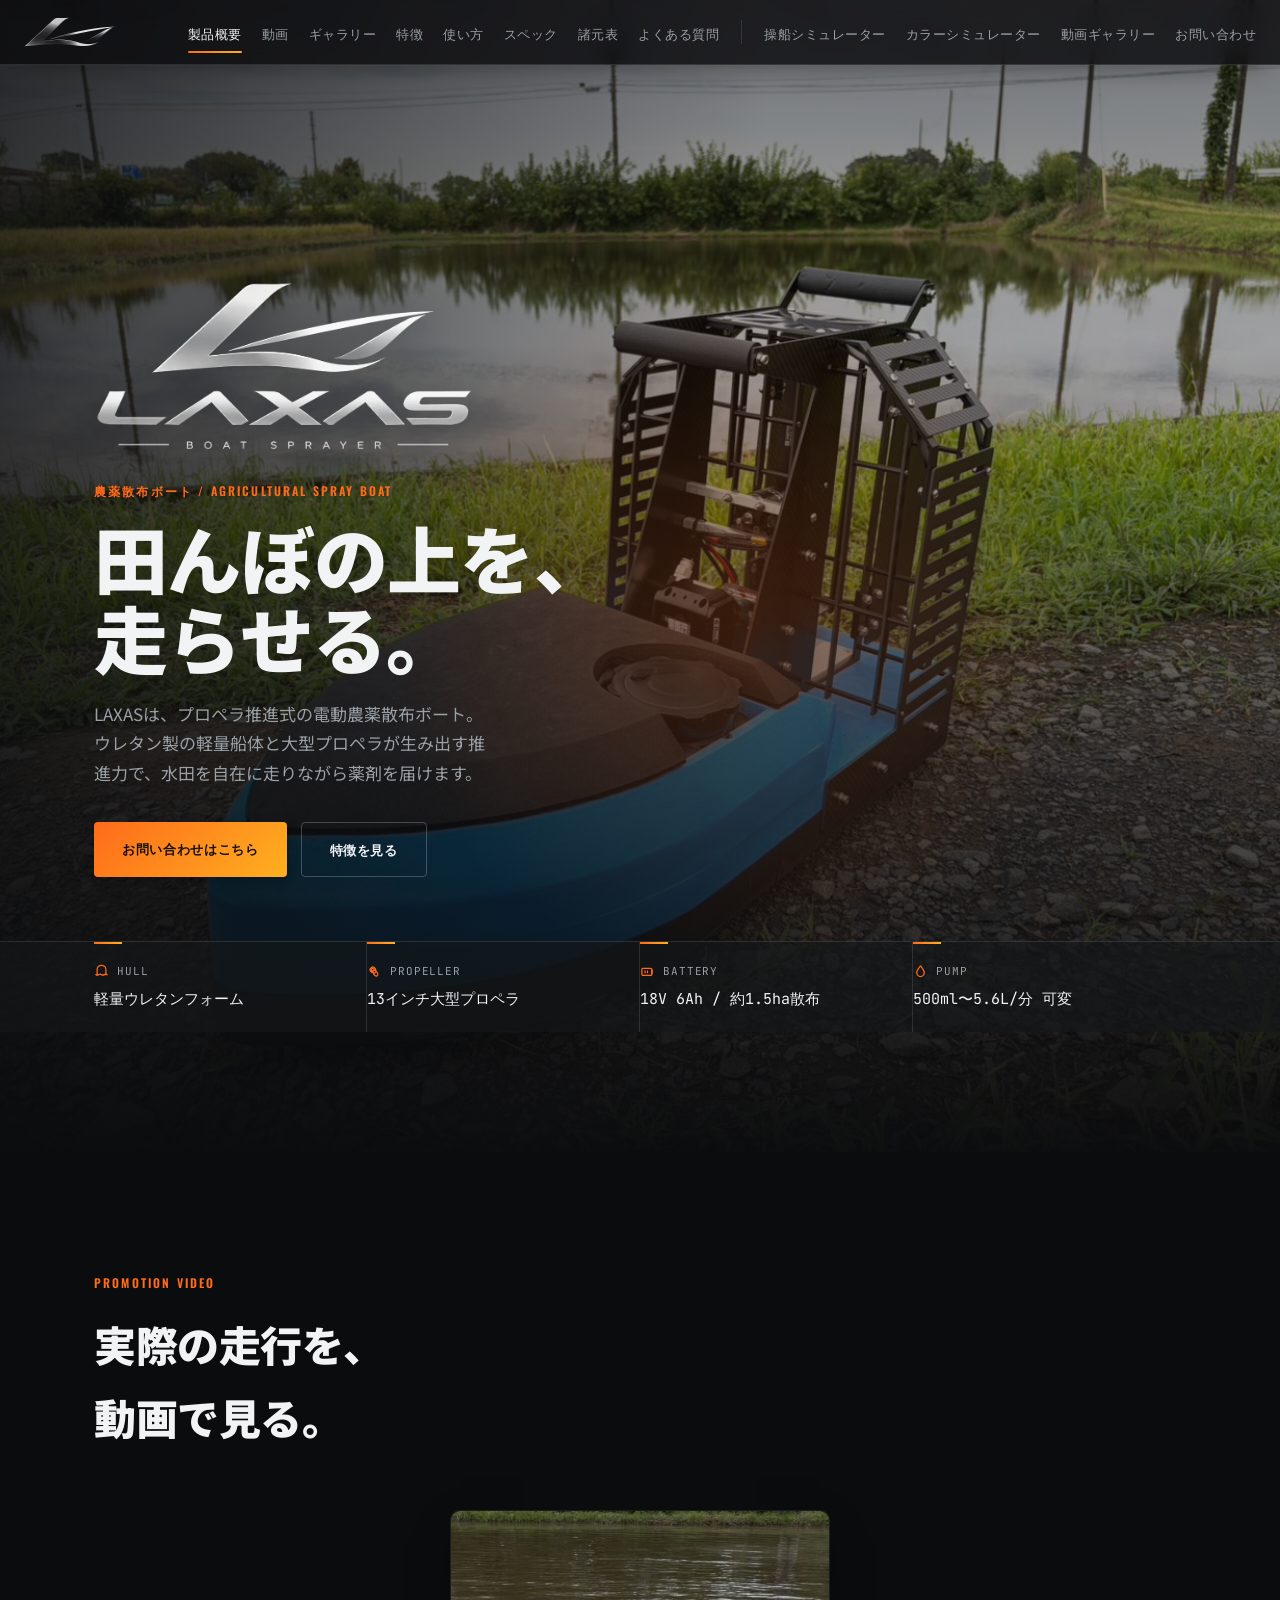
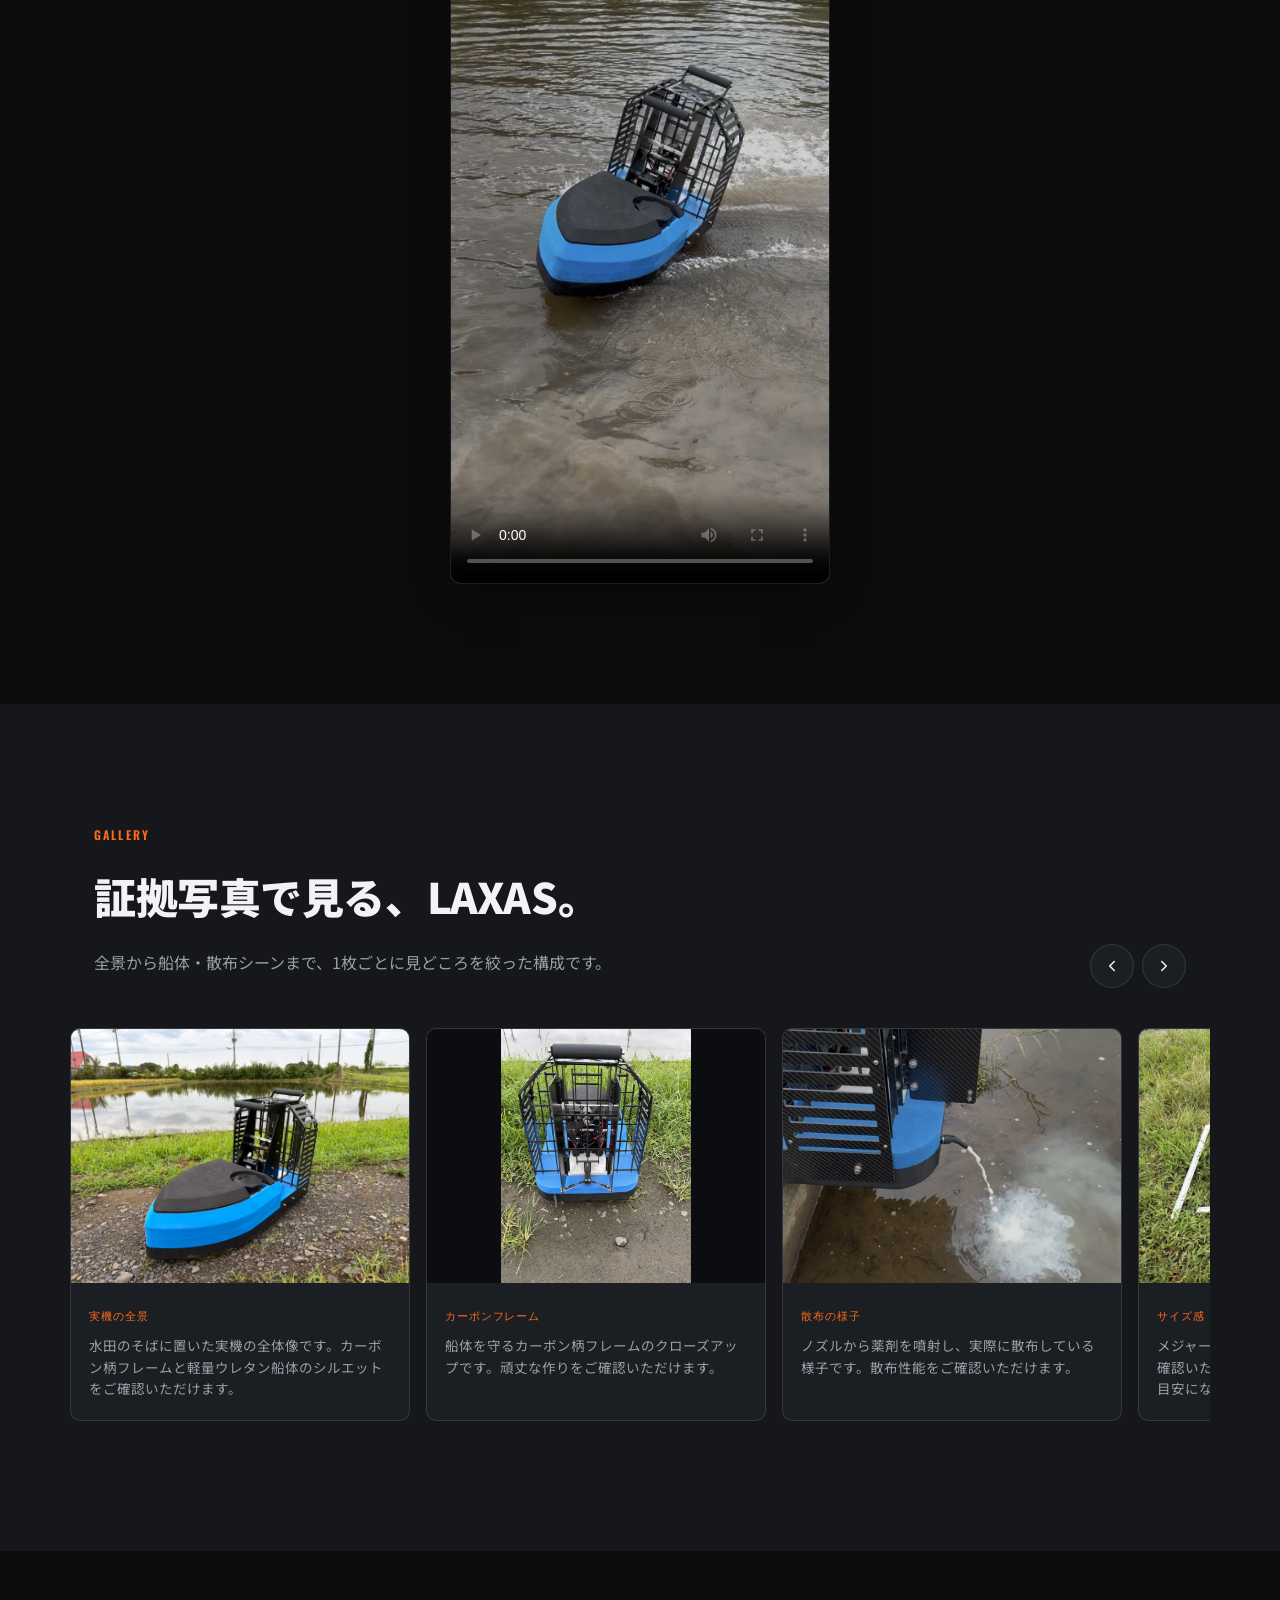
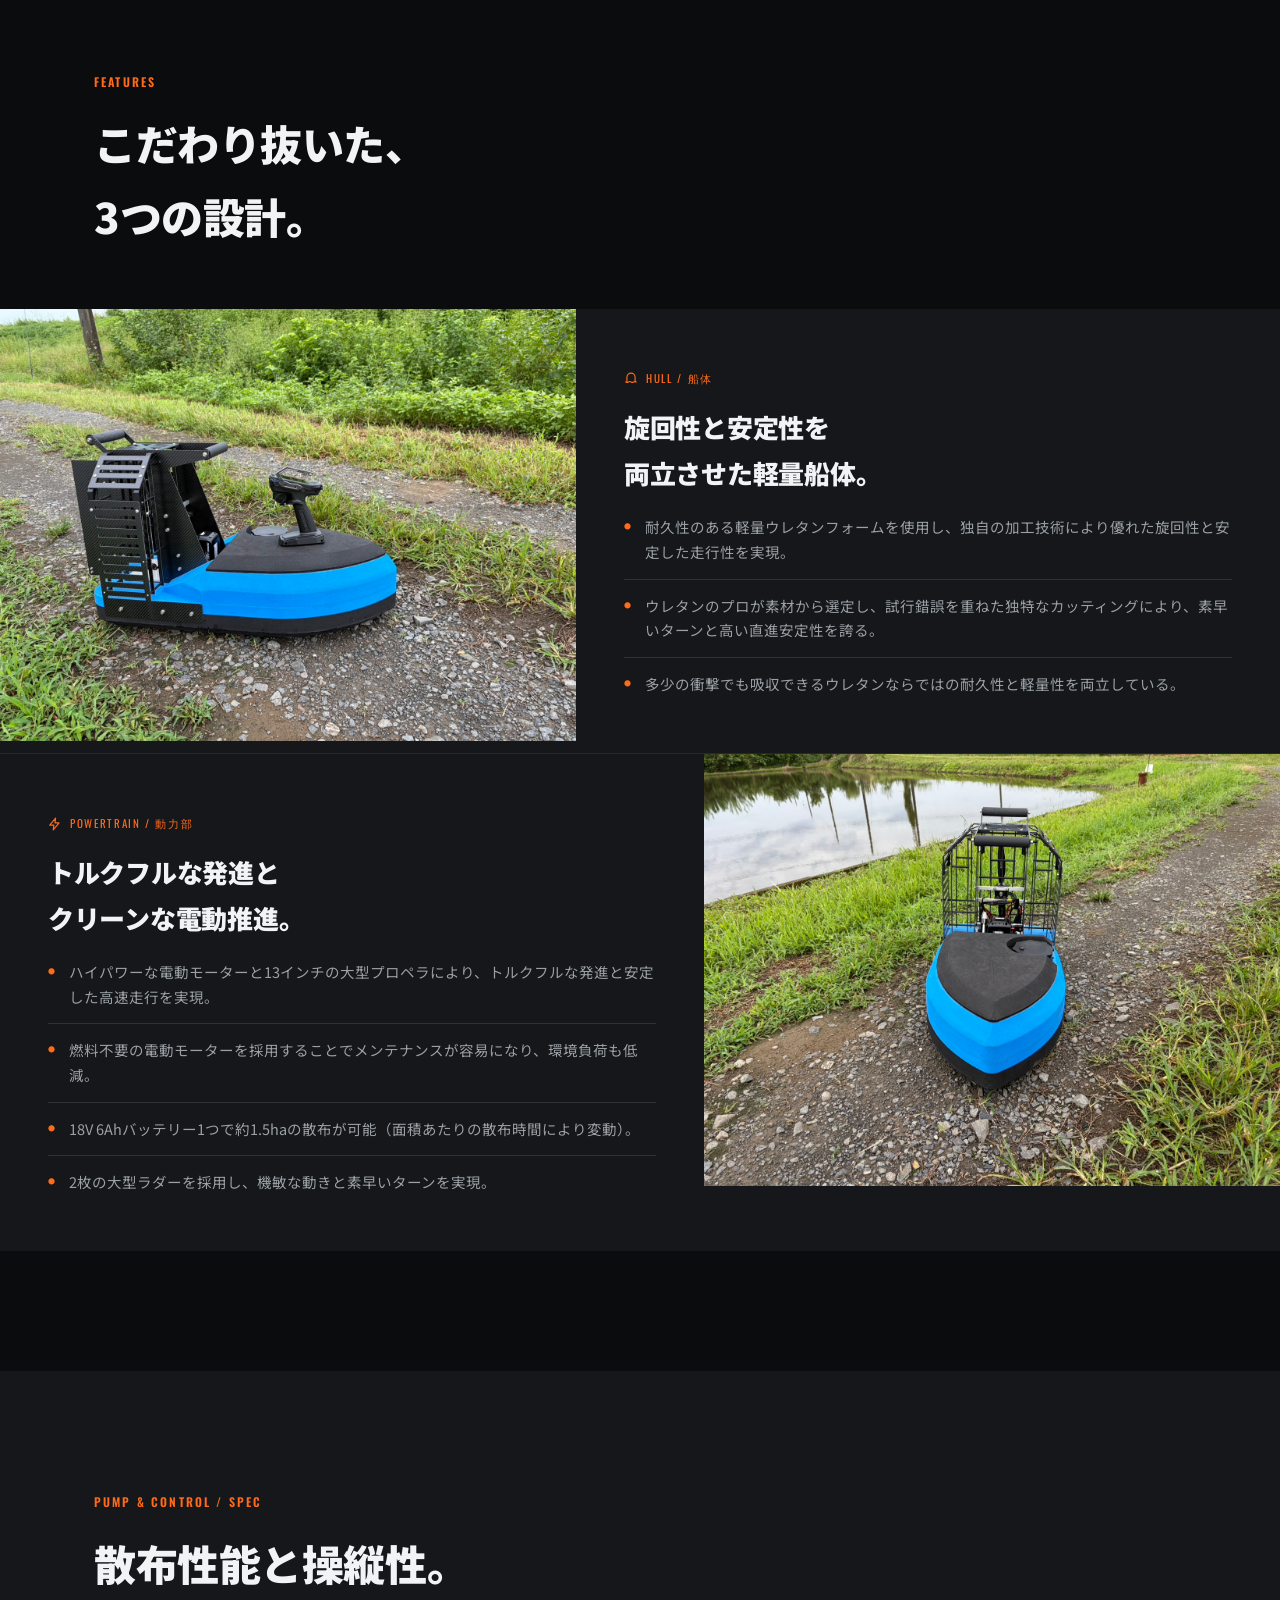
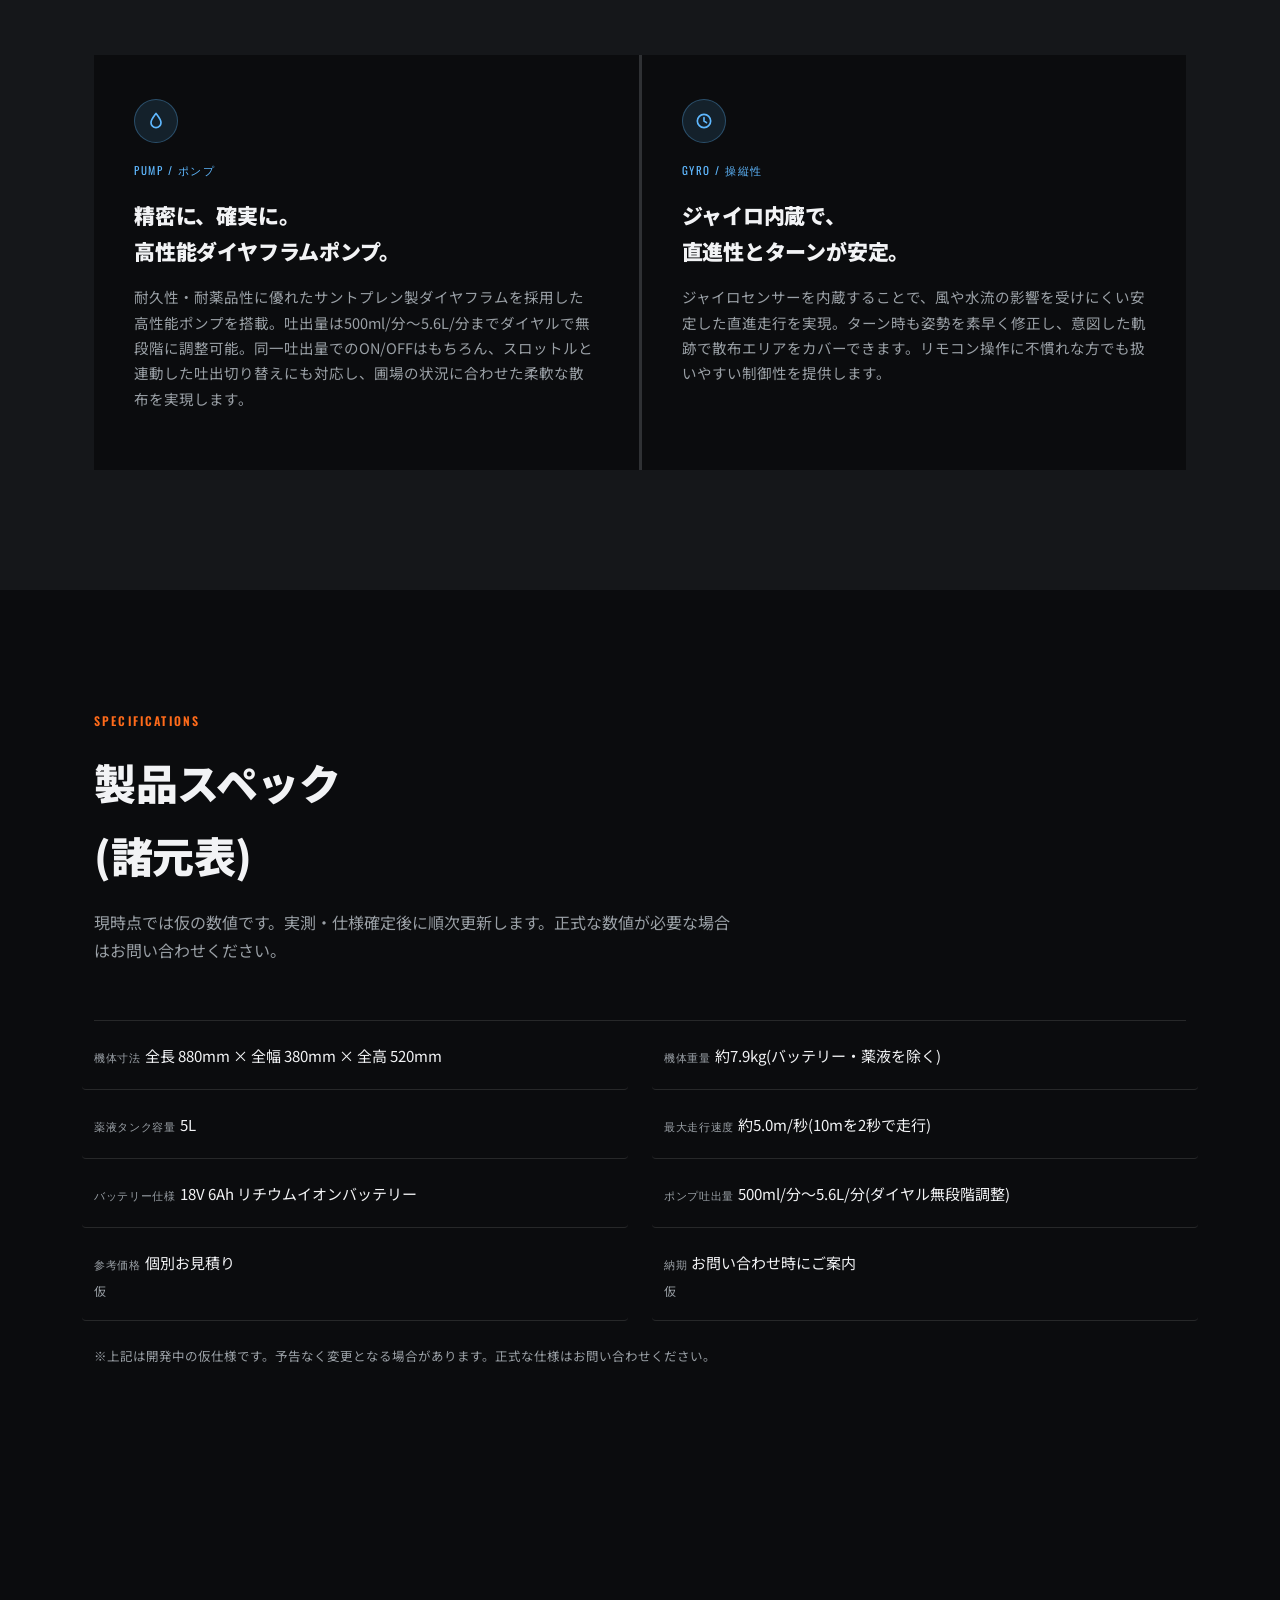
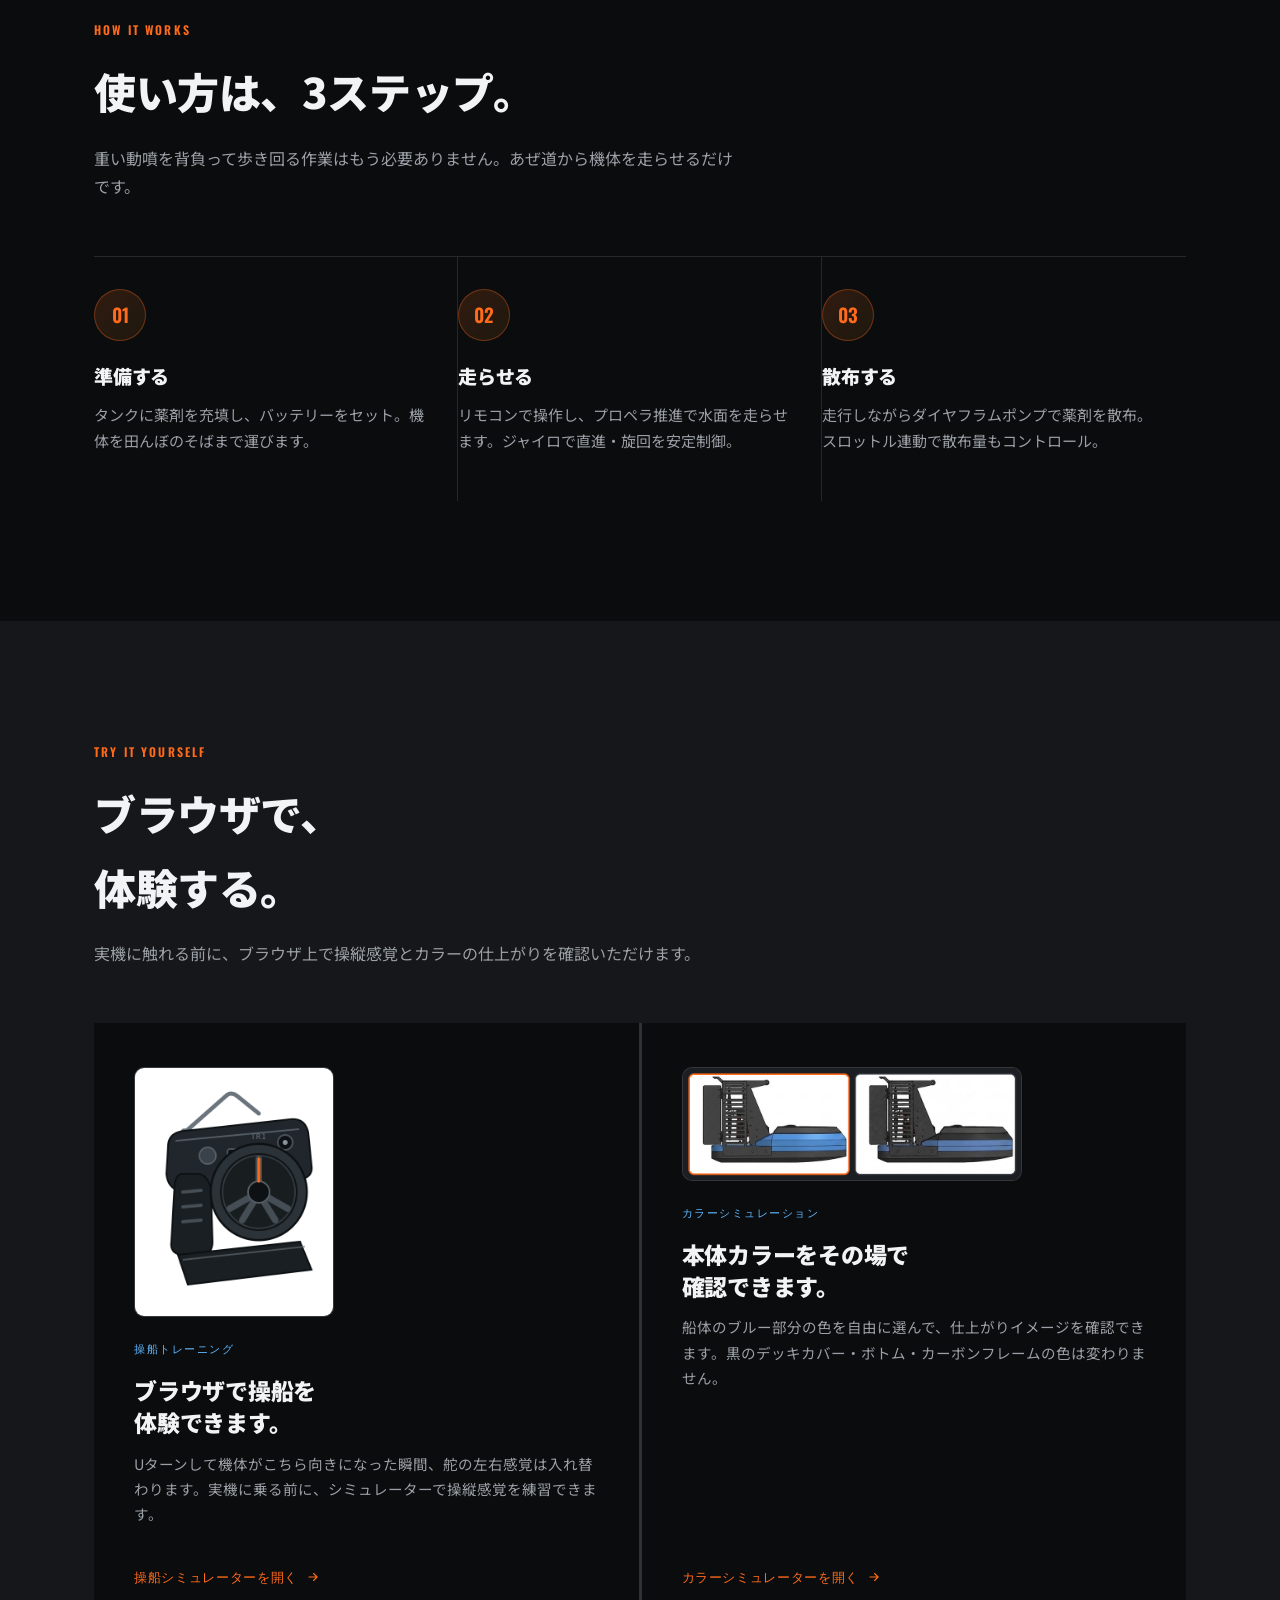
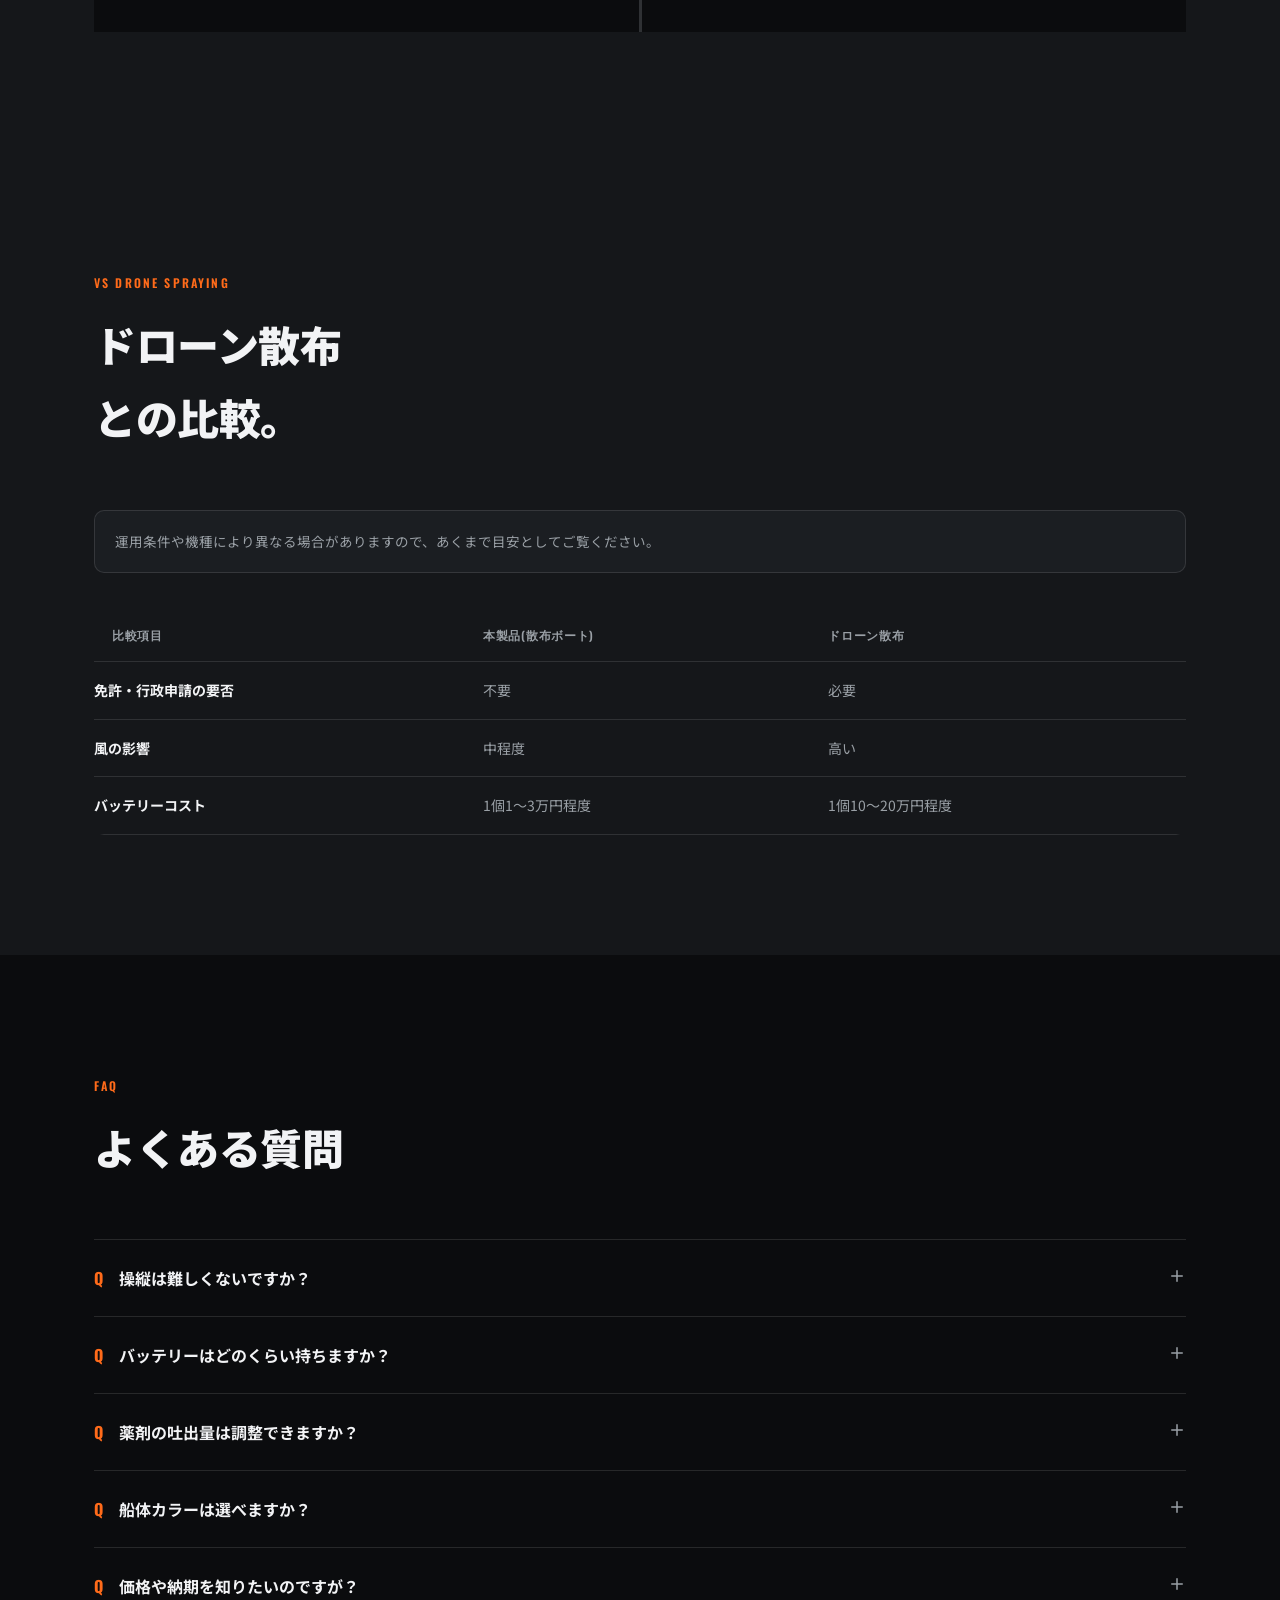
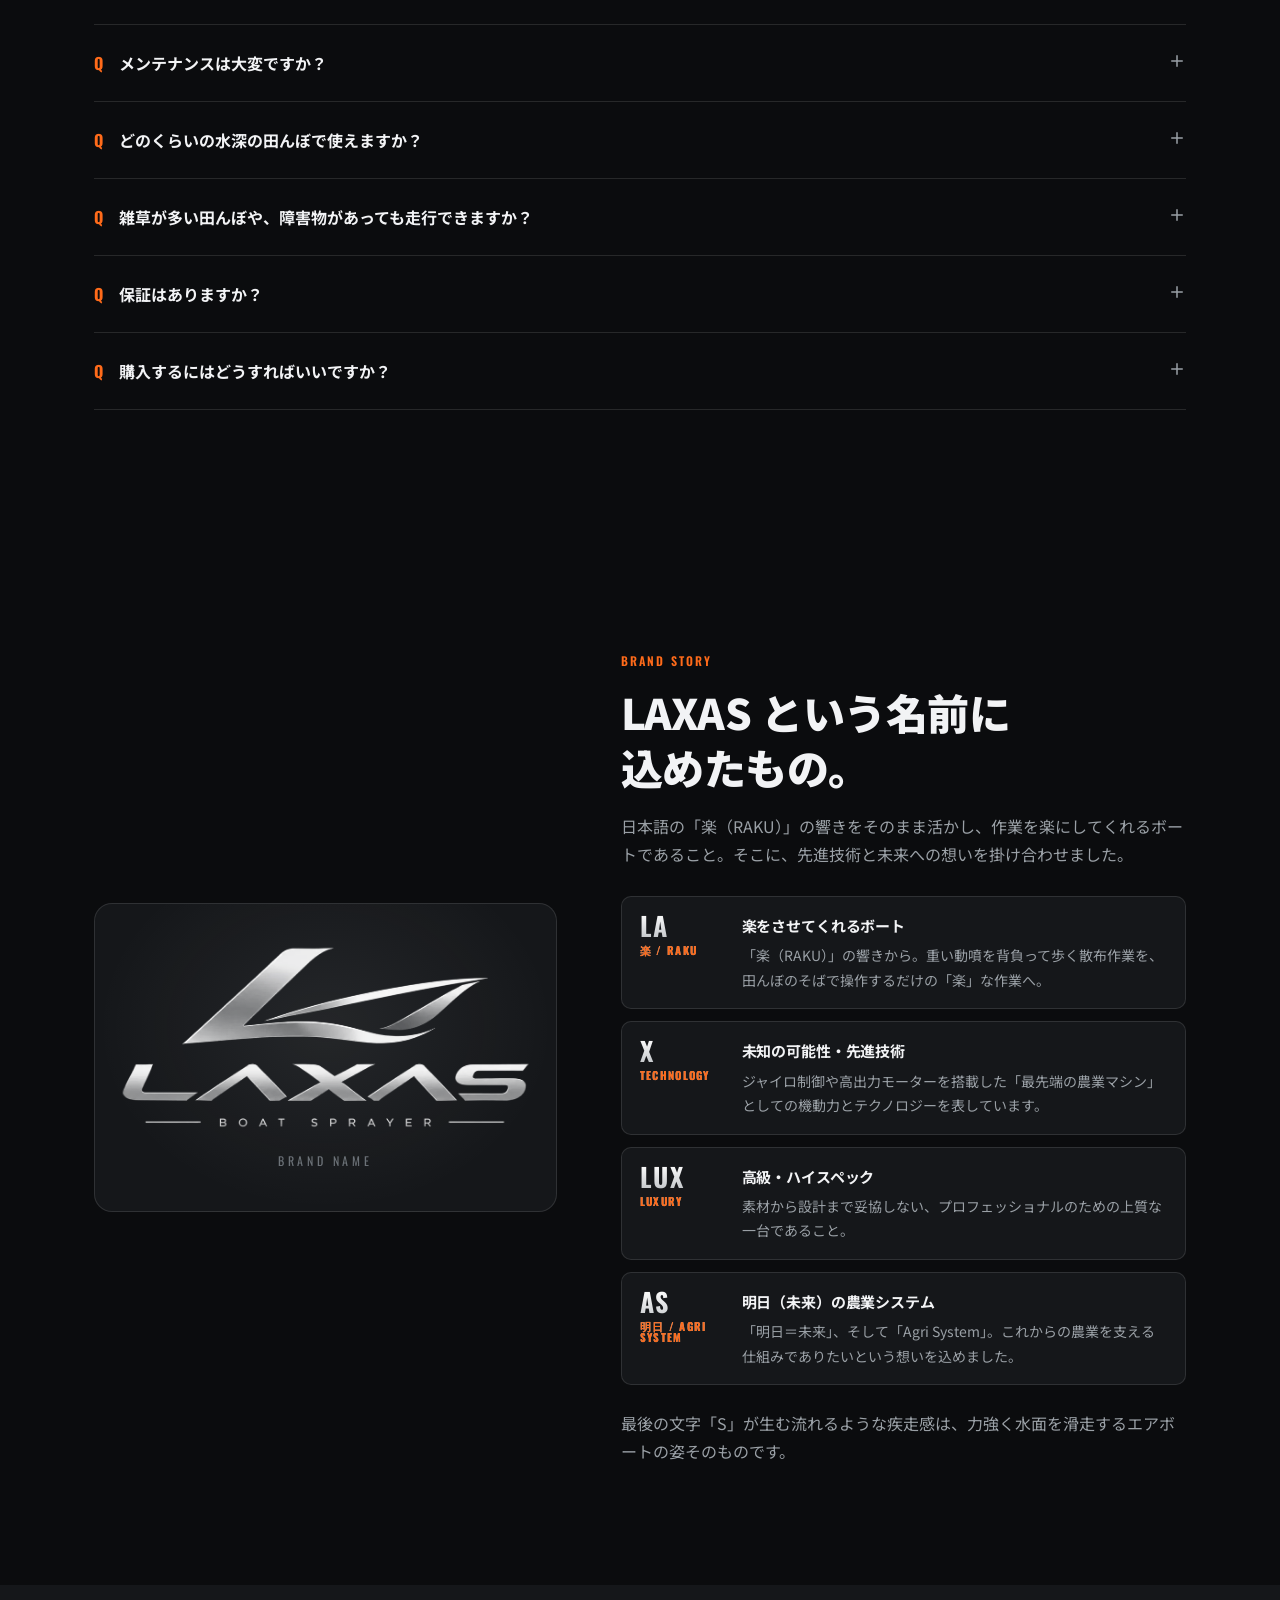
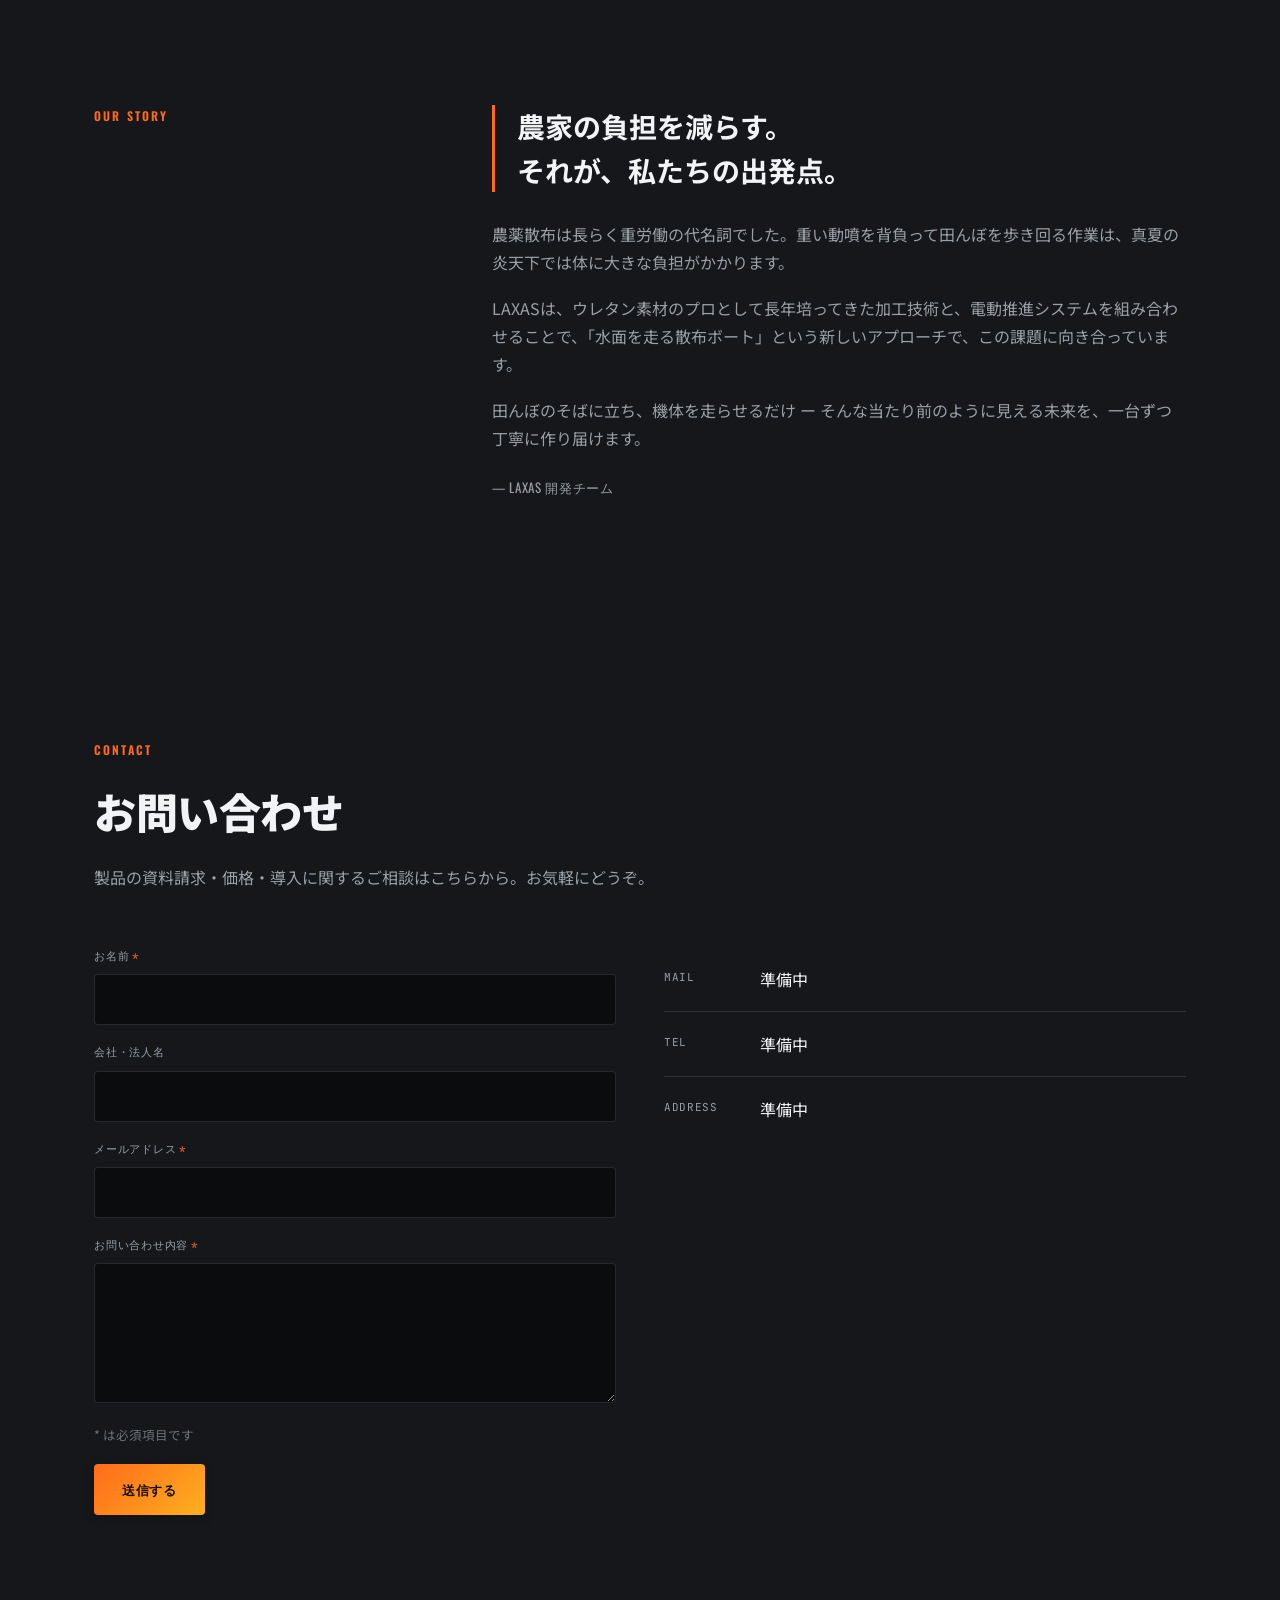
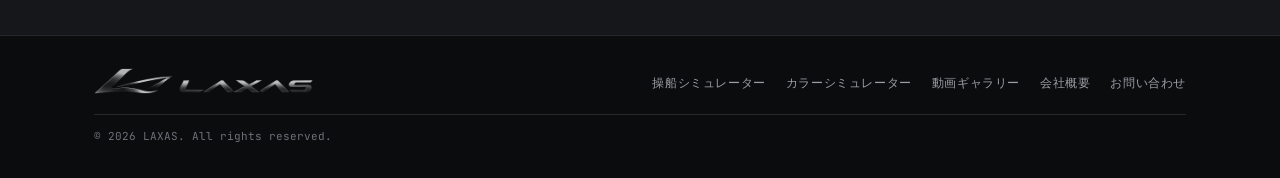
==== commit 6614f629: "Add files via upload" ====
--- a/index.html
+++ b/index.html
@@ -4,13 +4,13 @@
 <meta charset="UTF-8">
 <meta name="viewport" content="width=device-width, initial-scale=1.0">
 <title>LAXAS ｜ 電動農薬散布ボート</title>
-<meta name="description" content="吉田化工株式会社の電動農薬散布ボート「LAXAS」公式サイト。プロペラ推進式で水田・水路の農薬散布を効率化。製品特徴・スペック・操船トレーニングシミュレーター・カラーシミュレーターをご紹介します。">
+<meta name="description" content="電動農薬散布ボート「LAXAS」公式サイト。プロペラ推進式で水田・水路の農薬散布を効率化。製品特徴・スペック・操船トレーニングシミュレーター・カラーシミュレーターをご紹介します。">
 <!-- ドメインが確定したら、下記 og:url / og:image / canonical の URL を実際の公開ドメインに差し替えてください -->
 <link rel="canonical" href="https://www.yoshida-kako.co.jp/">
 
 <!-- ─── OGP / SNSシェア用 ─── -->
 <meta property="og:type" content="website">
-<meta property="og:site_name" content="LAXAS（吉田化工株式会社）">
+<meta property="og:site_name" content="LAXAS">
 <meta property="og:locale" content="ja_JP">
 <meta property="og:title" content="LAXAS ｜ 電動農薬散布ボート">
 <meta property="og:description" content="プロペラ推進式の電動農薬散布ボート「LAXAS」。水田・水路の農薬散布を効率化する製品の特徴・スペック・シミュレーターをご紹介します。">
@@ -439,7 +439,7 @@
       <img class="hero-brand" src="brand/laxas-logo.png" alt="LAXAS BOAT SPRAYER" width="900" height="407">
       <div class="eyebrow">農薬散布ボート / AGRICULTURAL SPRAY BOAT</div>
       <h1>田んぼの上を、<br>走らせる。</h1>
-      <p class="lead">LAXASは、吉田化工が開発する電動農薬散布ボート。ウレタン製の軽量船体と大型プロペラが生み出す推進力で、水田を自在に走りながら薬剤を届けます。</p>
+      <p class="lead">LAXASは、プロペラ推進式の電動農薬散布ボート。ウレタン製の軽量船体と大型プロペラが生み出す推進力で、水田を自在に走りながら薬剤を届けます。</p>
       <div class="cta-row">
         <a href="#contact" class="btn btn-primary">お問い合わせはこちら</a>
         <a href="#features" class="btn btn-ghost">特徴を見る</a>
@@ -955,7 +955,7 @@
         <blockquote>農家の負担を減らす。<br>それが、私たちの出発点。</blockquote>
         <div class="body" style="margin-top:28px;">
           <p>農薬散布は長らく重労働の代名詞でした。重い動噴を背負って田んぼを歩き回る作業は、真夏の炎天下では体に大きな負担がかかります。</p>
-          <p>LAXASは、ウレタン素材のプロ・吉田化工が長年培ってきた加工技術と、電動推進システムを組み合わせることで、「水面を走る散布ボート」という新しいアプローチで、この課題に向き合っています。</p>
+          <p>LAXASは、ウレタン素材のプロとして長年培ってきた加工技術と、電動推進システムを組み合わせることで、「水面を走る散布ボート」という新しいアプローチで、この課題に向き合っています。</p>
           <p>田んぼのそばに立ち、機体を走らせるだけ ー そんな当たり前のように見える未来を、一台ずつ丁寧に作り届けます。</p>
         </div>
         <div class="signature">— LAXAS 開発チーム</div>
@@ -1006,7 +1006,7 @@
 
 <footer>
   <div class="wrap">
-    <a class="f-logo" href="index.html"><img src="brand/laxas-lockup.png" alt="LAXAS" width="235" height="28"><small>製造・販売 吉田化工株式会社</small></a>
+    <a class="f-logo" href="index.html"><img src="brand/laxas-lockup.png" alt="LAXAS" width="235" height="28"></a>
     <div class="f-links">
       <a href="simulator.html">操船シミュレーター</a>
       <a href="color.html">カラーシミュレーター</a>
@@ -1014,7 +1014,7 @@
       <a href="company.html">会社概要</a>
       <a href="#contact">お問い合わせ</a>
     </div>
-    <div class="copy">&copy; 2026 LAXAS / 吉田化工株式会社. All rights reserved.</div>
+    <div class="copy">&copy; 2026 LAXAS. All rights reserved.</div>
   </div>
 </footer>
 
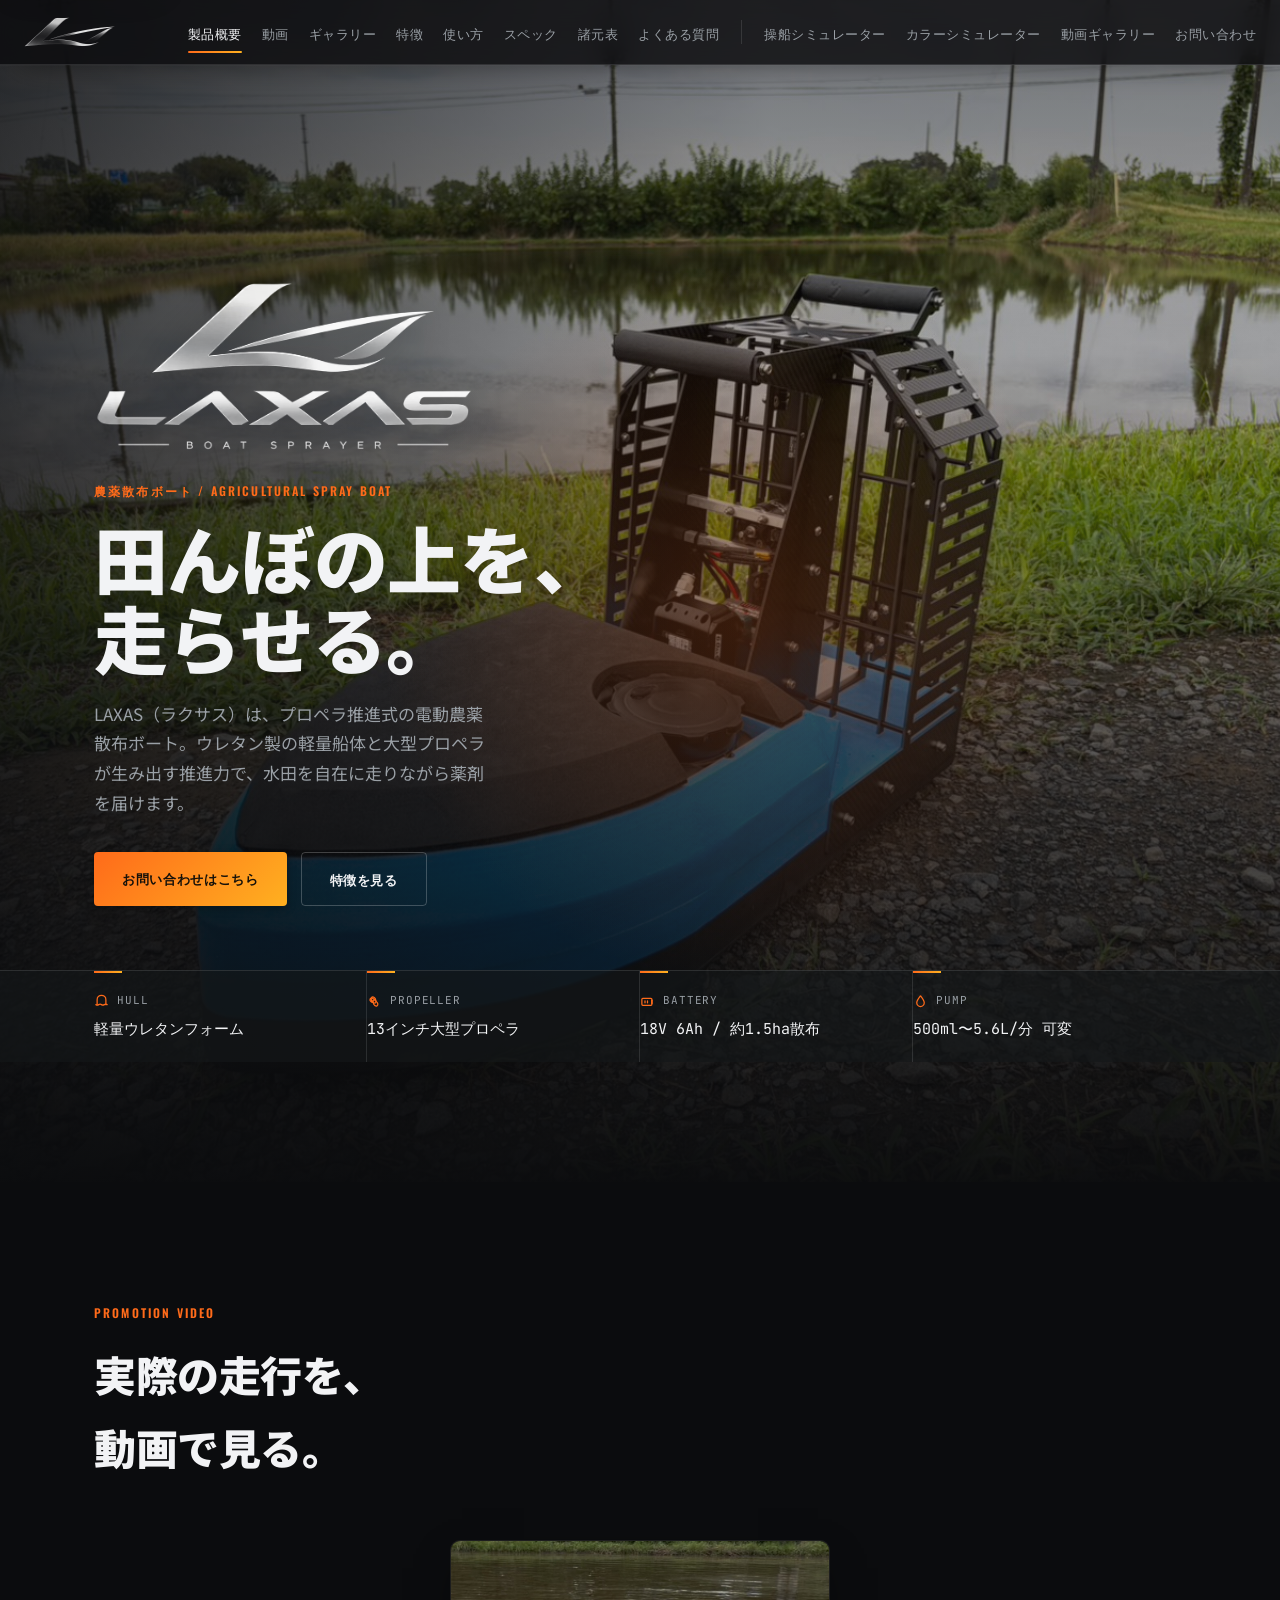
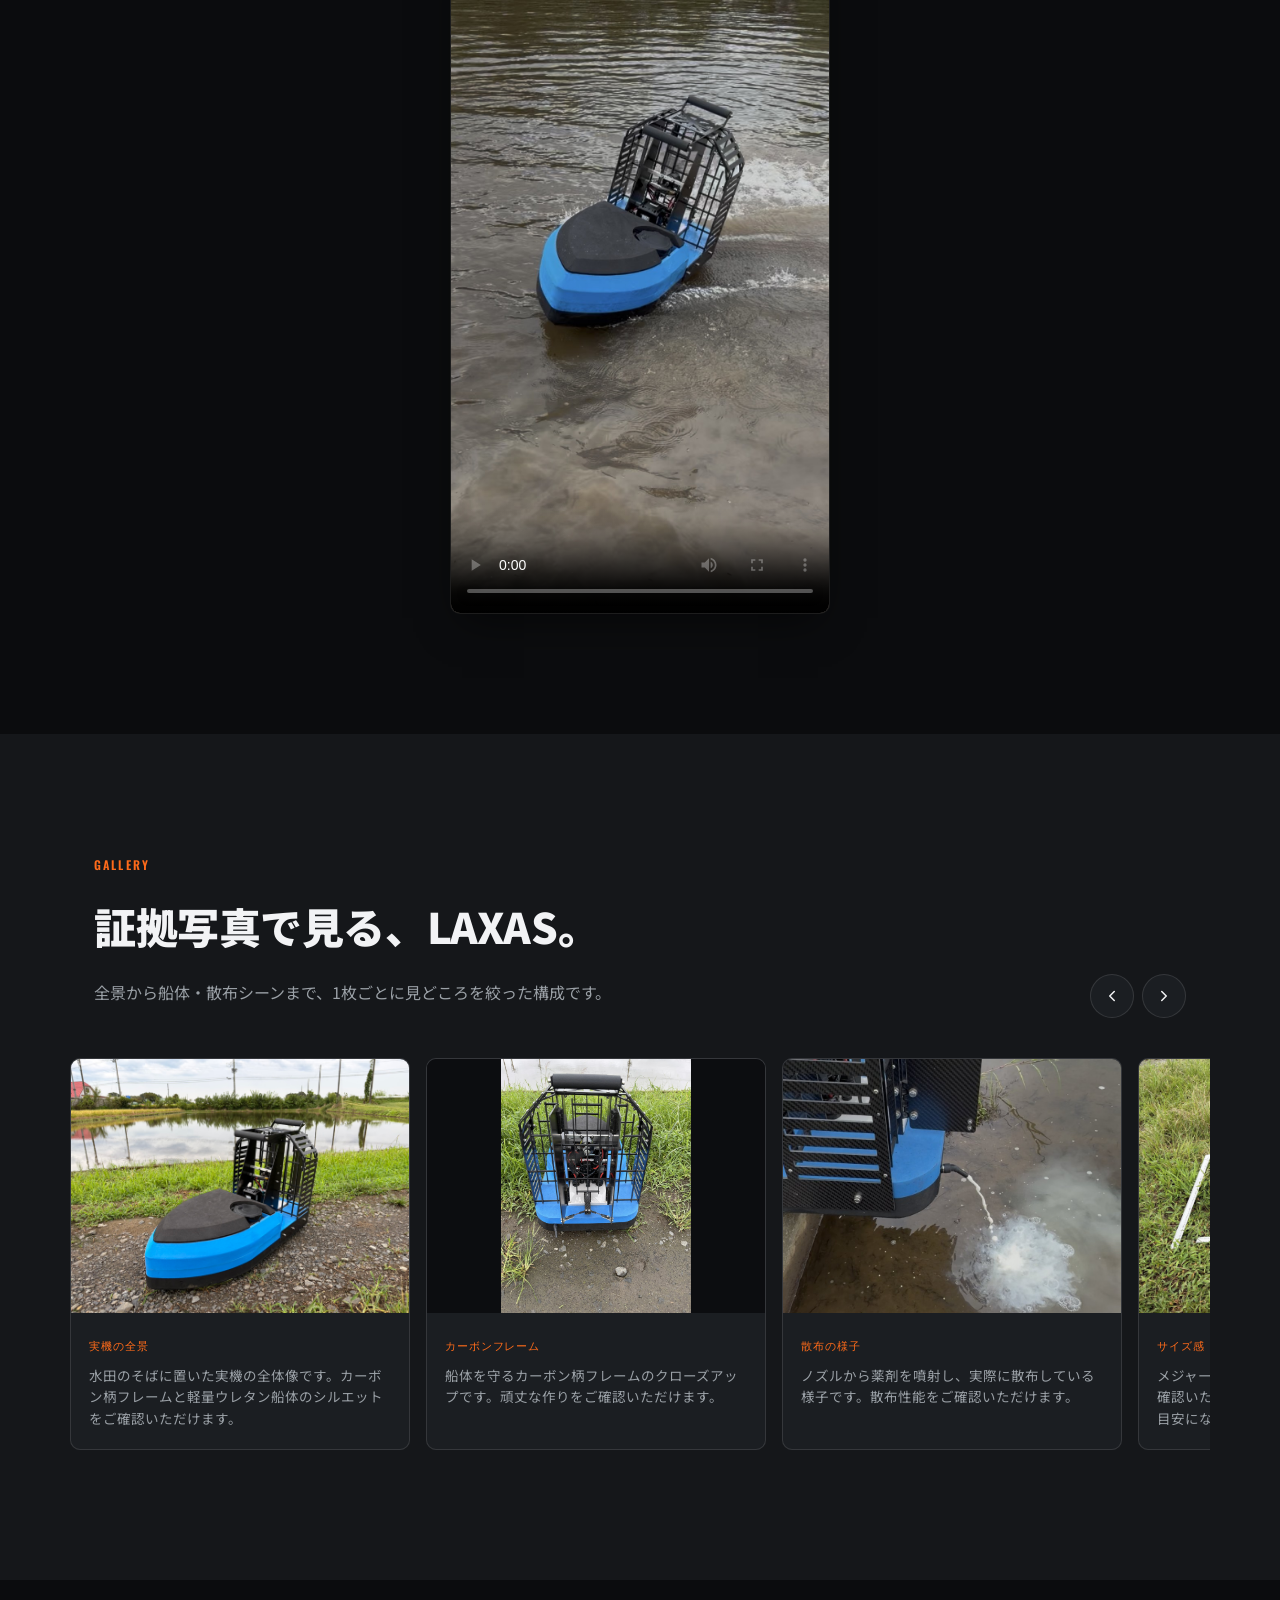
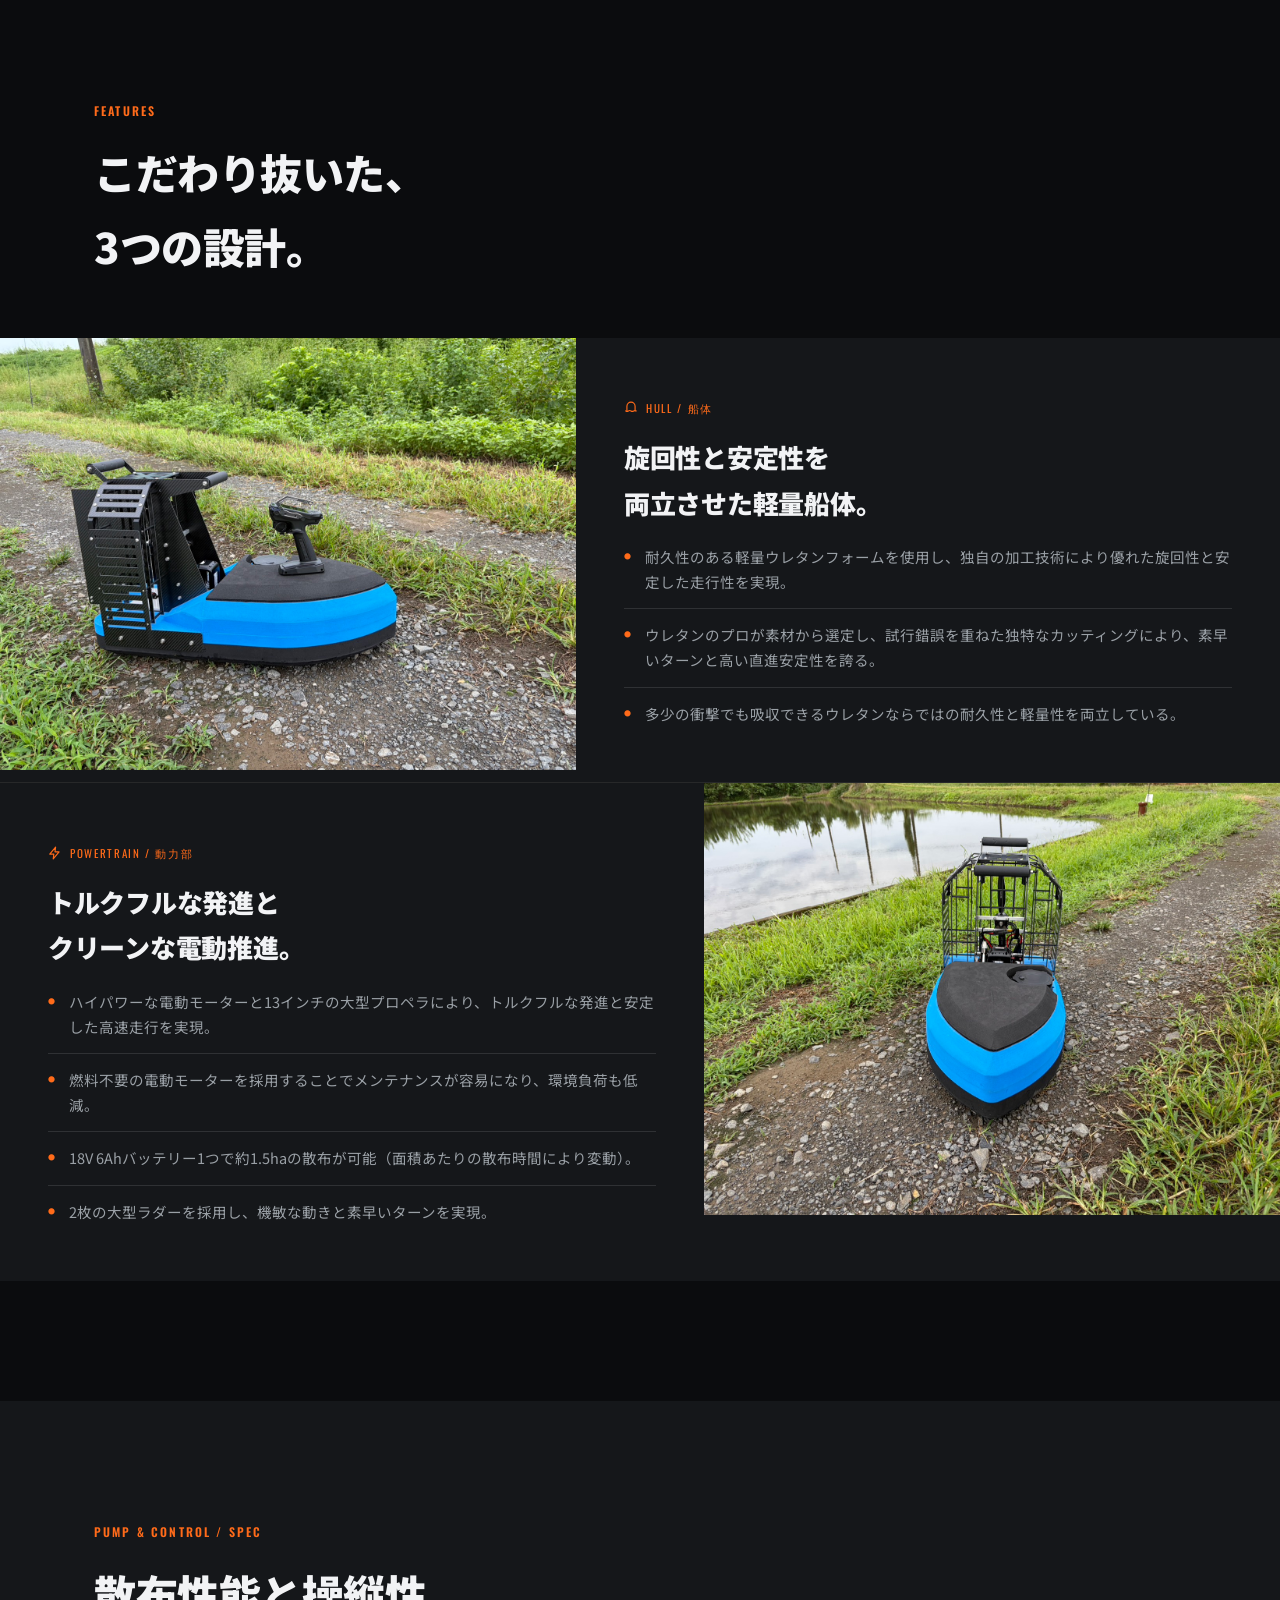
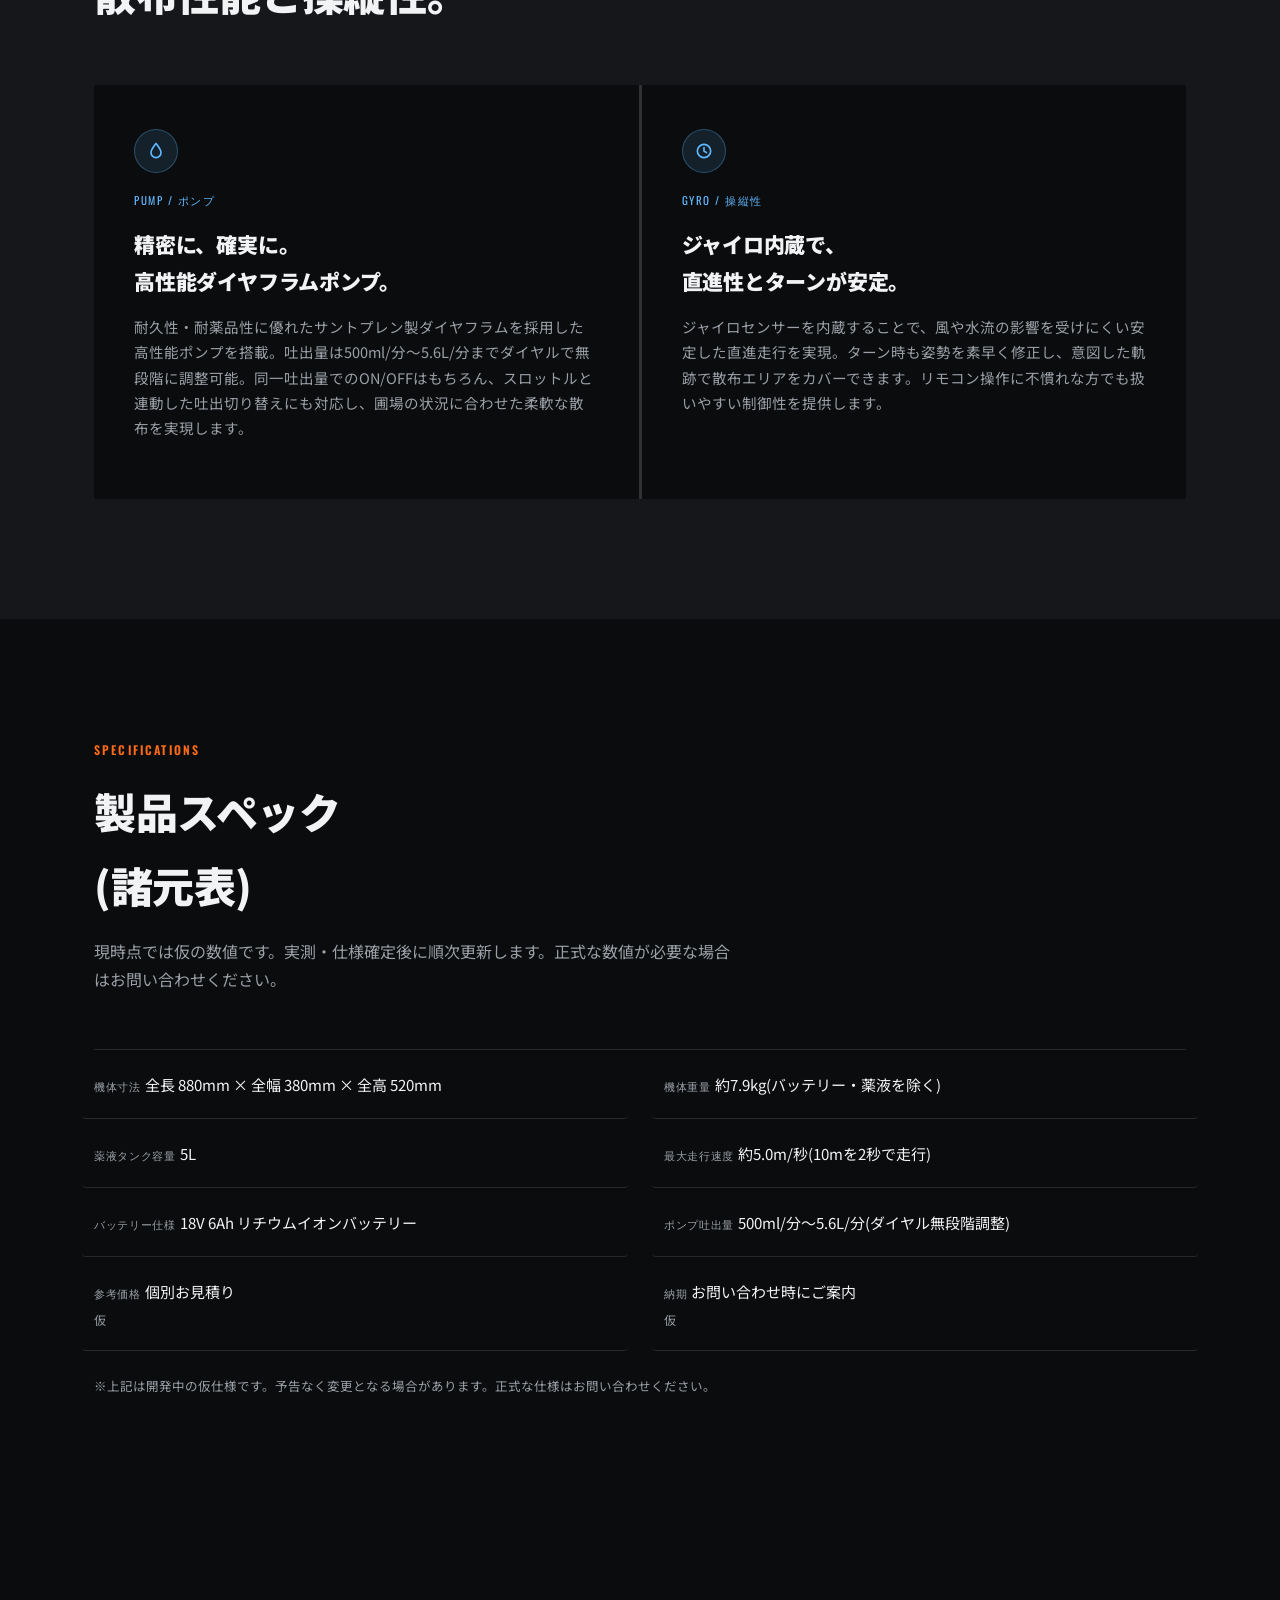
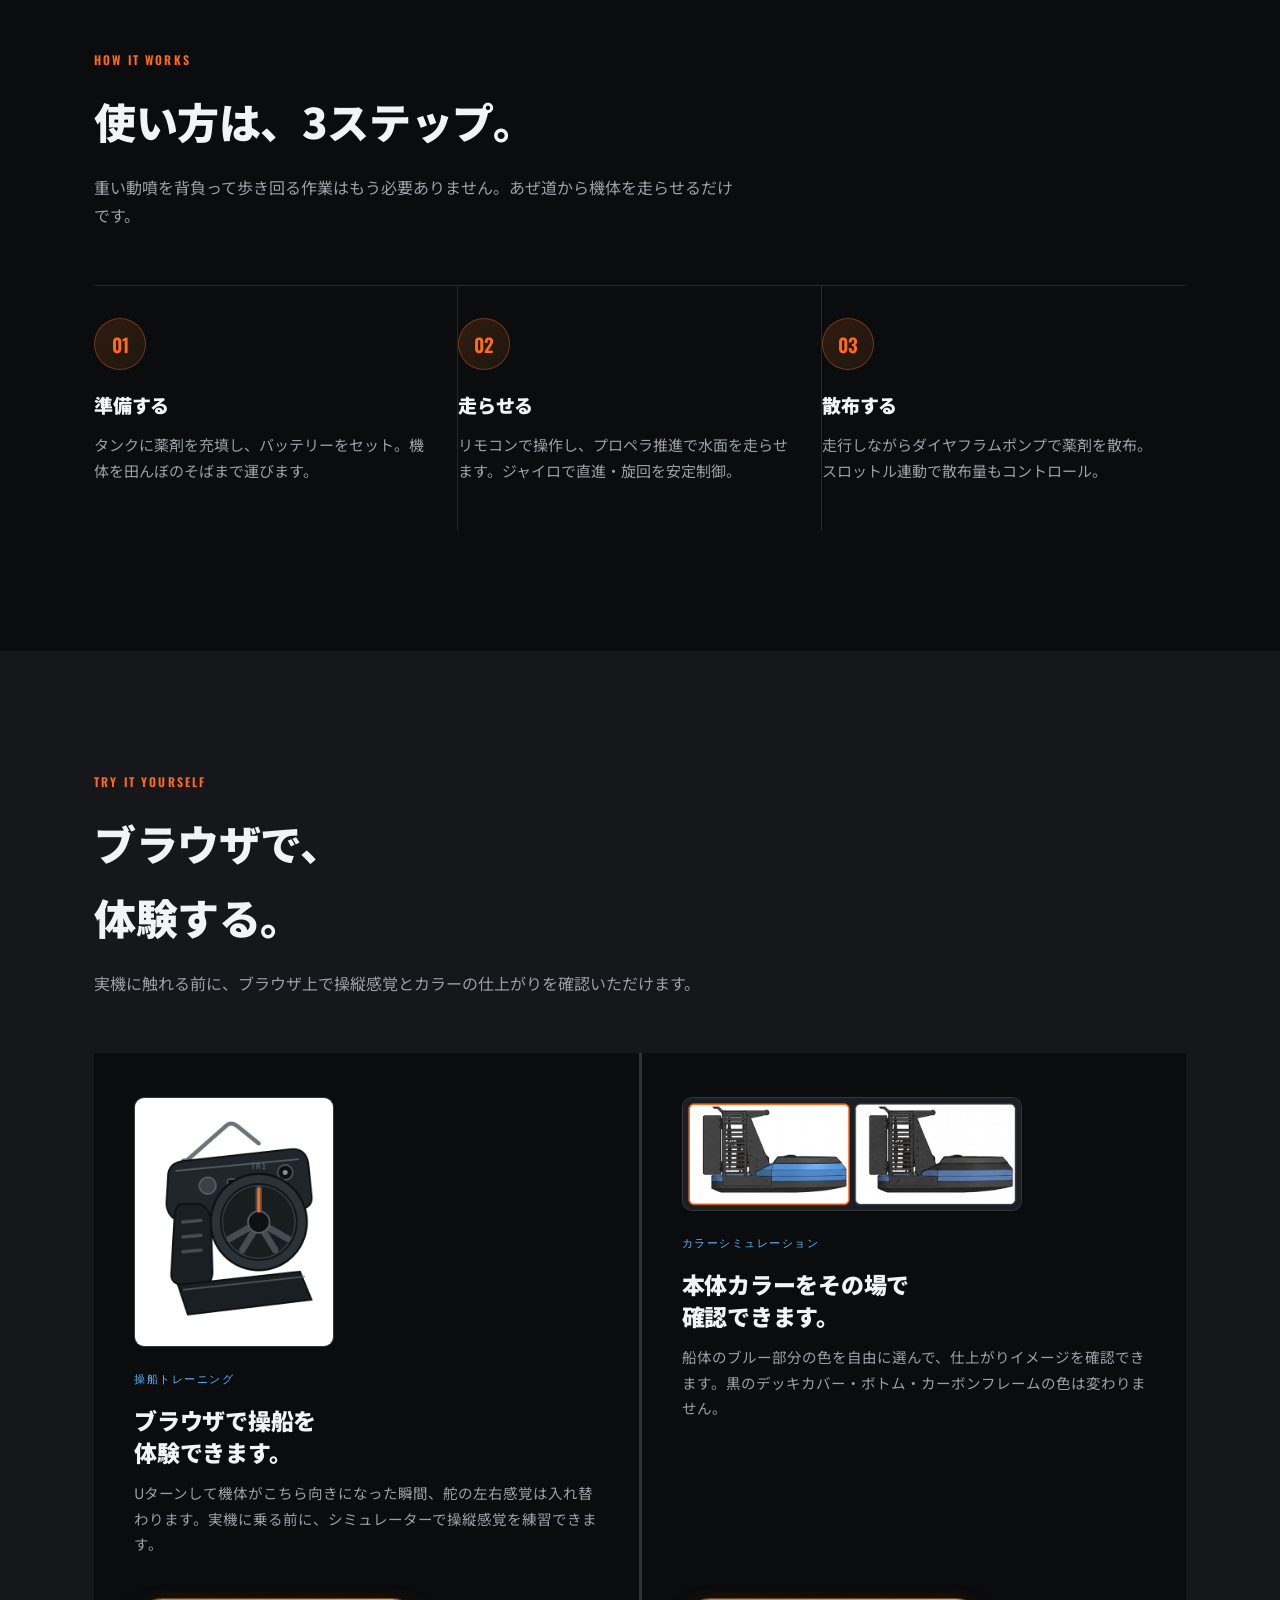
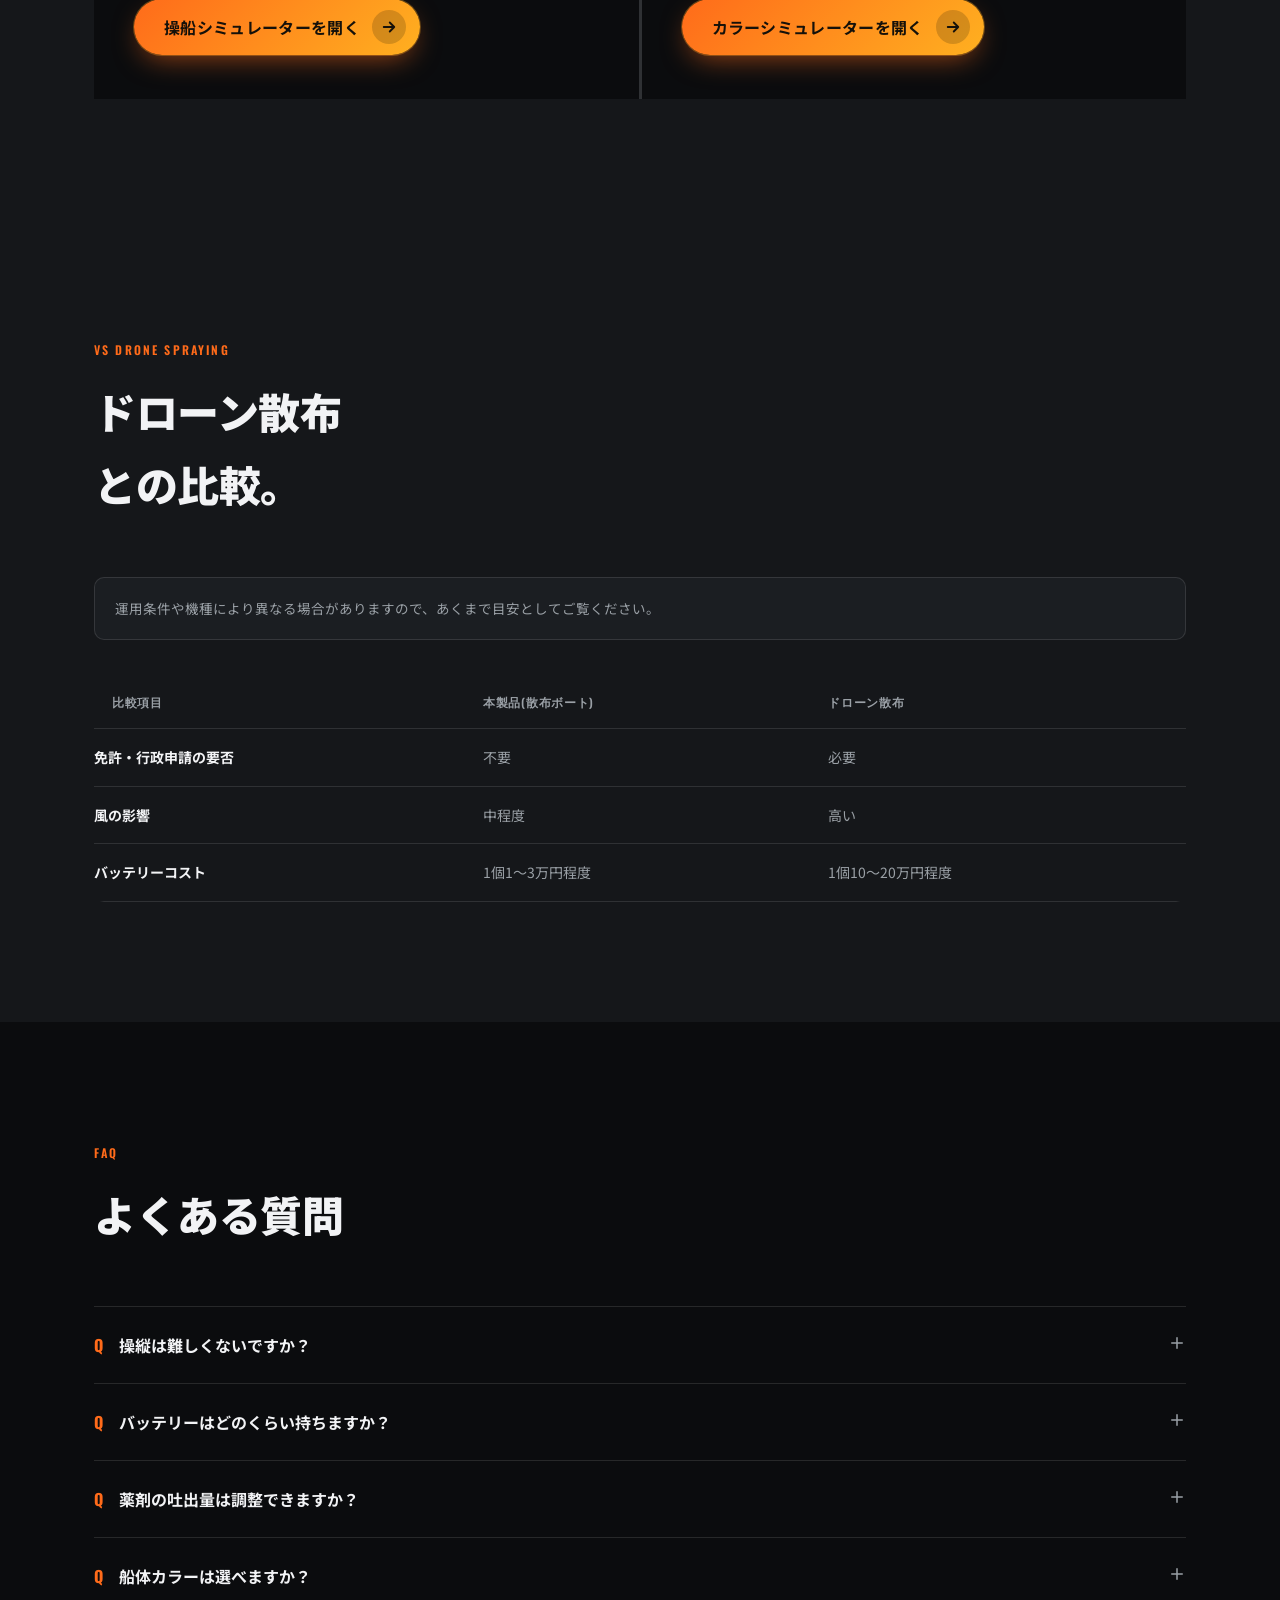
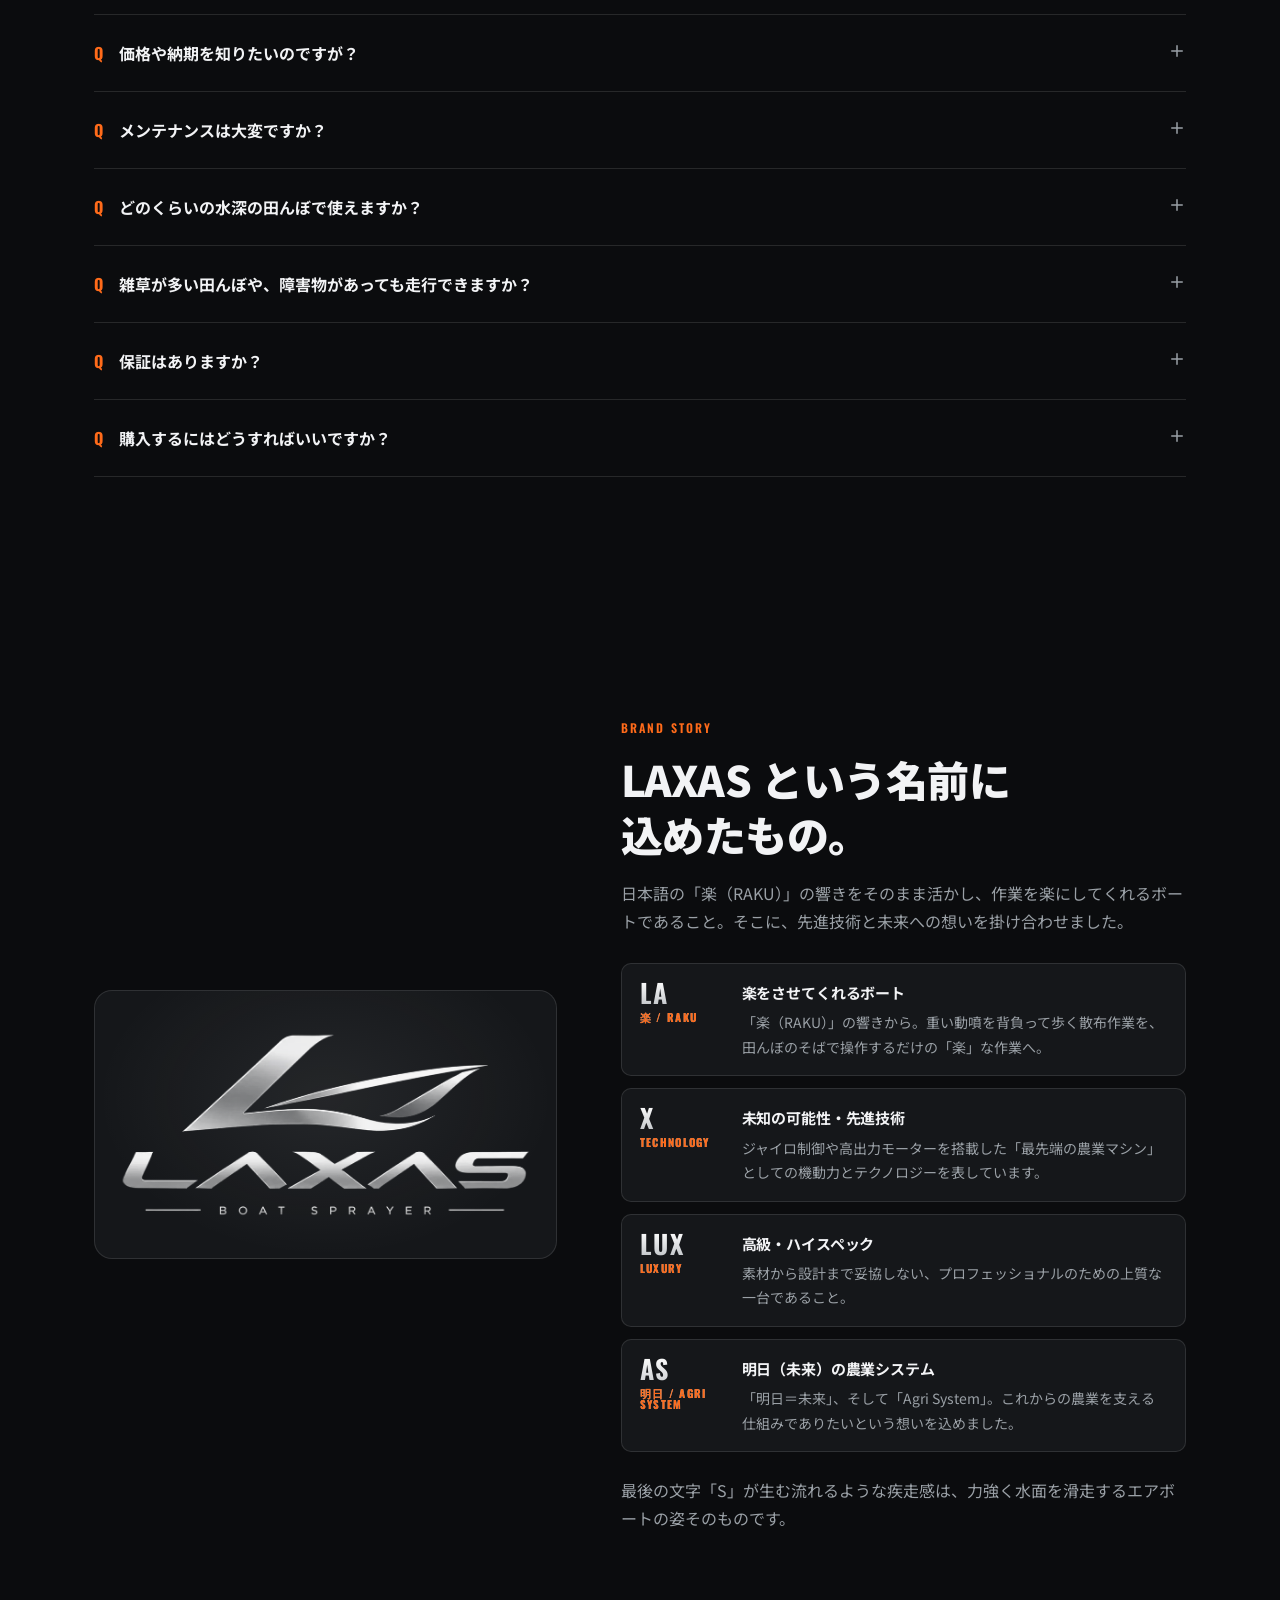
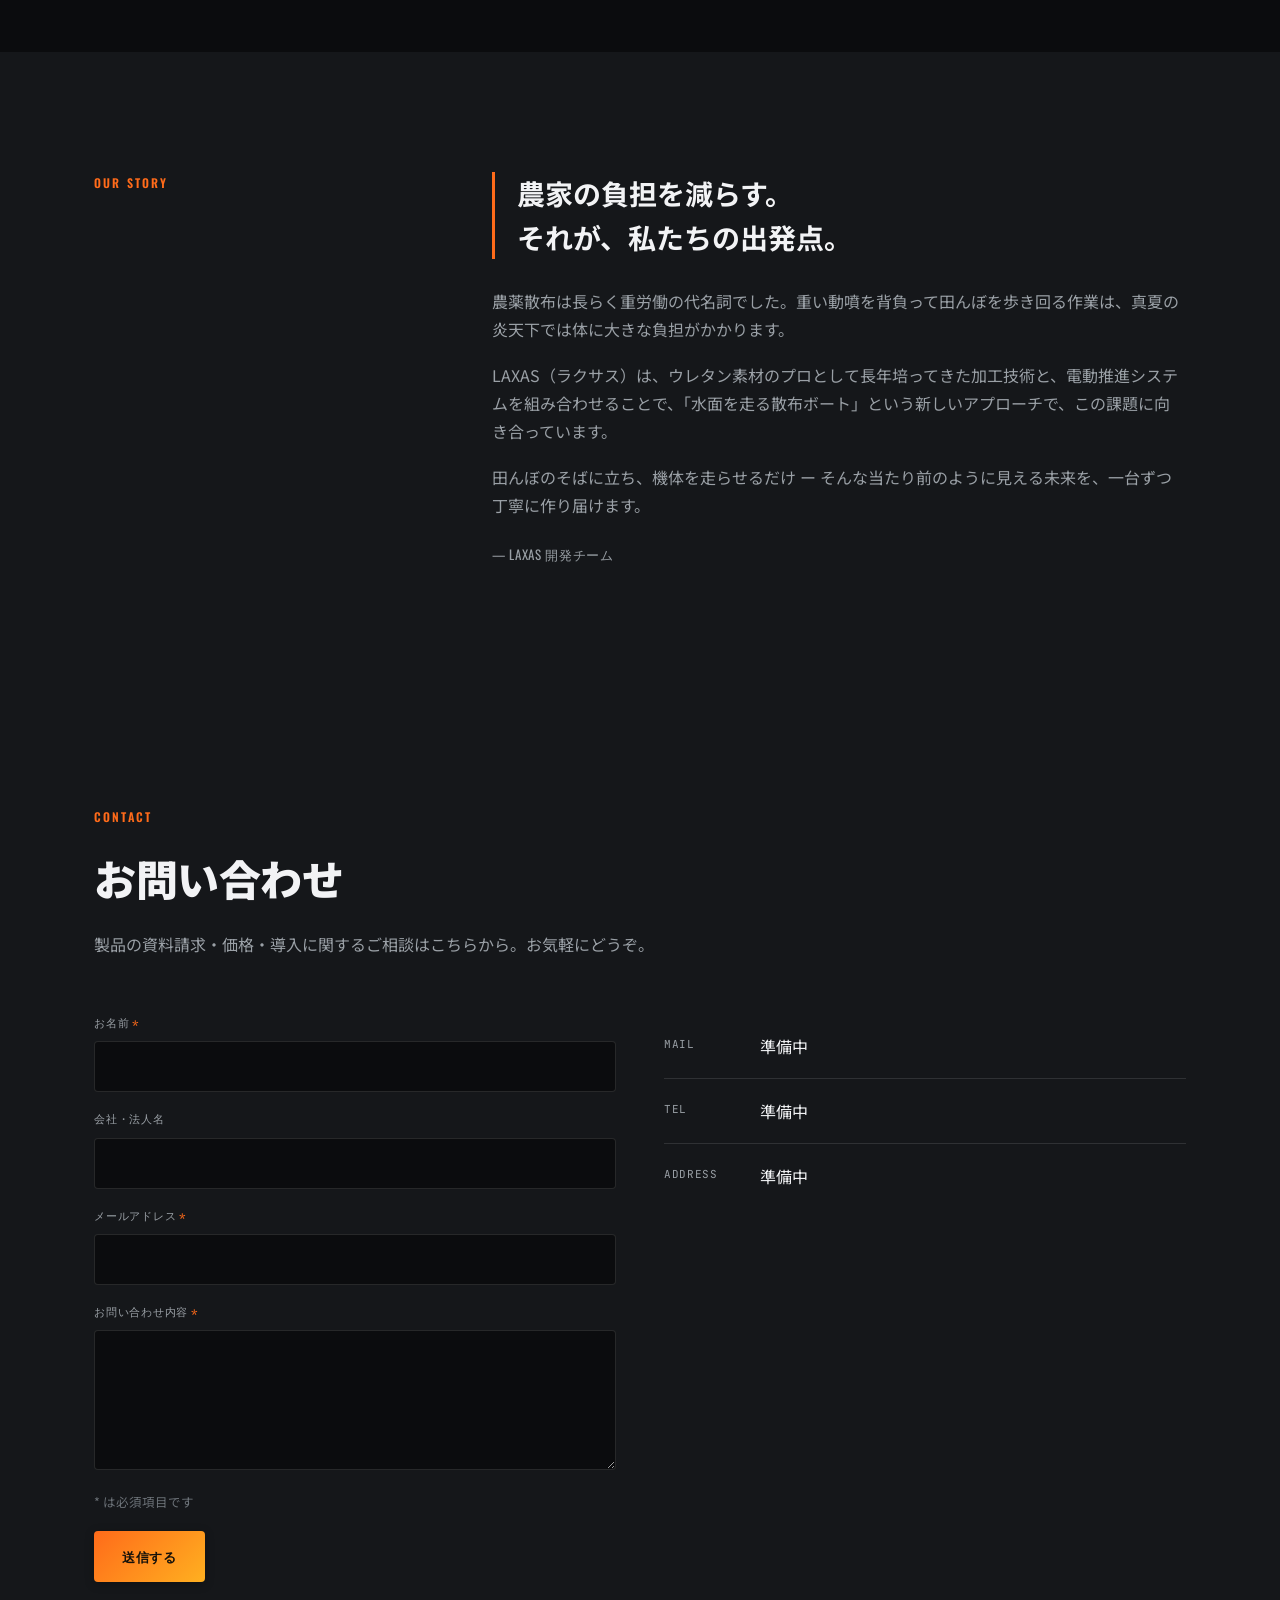
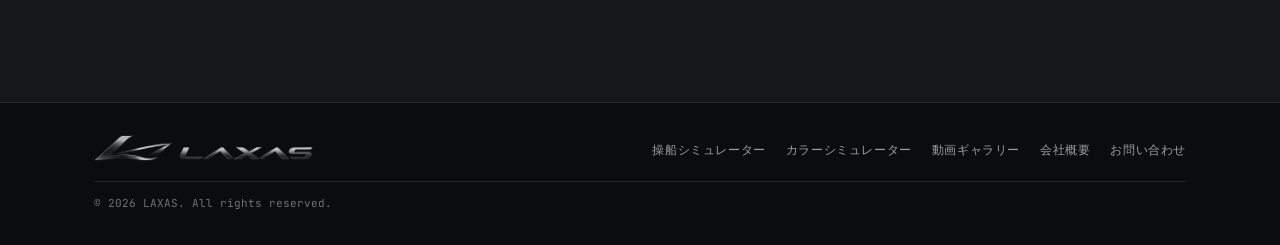
==== commit aa3b1731: "Add files via upload" ====
--- a/index.html
+++ b/index.html
@@ -255,12 +255,38 @@
   .exp-card .exp-tag{font-family:var(--cond);font-size:11px;text-transform:uppercase;letter-spacing:.14em;color:var(--blue);margin-bottom:16px;}
   .exp-card h3{font-size:clamp(19px,2.4vw,23px);line-height:1.4;}
   .exp-card p{color:var(--ink-dim);font-size:14.5px;margin-top:12px;line-height:1.75;flex-grow:1;}
+  /* 「〜シミュレーターを開く」: 気づかれにくかったため、塗りつぶしの大きなボタンに変更 */
   .exp-card .exp-cta{
-    margin-top:24px;font-family:var(--cond);font-size:13px;letter-spacing:.05em;text-transform:uppercase;
-    color:var(--accent);display:inline-flex;align-items:center;gap:8px;
-  }
-  .exp-card .exp-cta svg{width:14px;height:14px;transition:transform .25s var(--ease-out);}
-  .exp-card:hover .exp-cta svg{transform:translateX(5px);}
+    margin-top:28px;align-self:flex-start;position:relative;overflow:hidden;
+    display:inline-flex;align-items:center;justify-content:center;gap:12px;
+    min-height:56px;padding:0 14px 0 30px;border-radius:999px;
+    background:linear-gradient(135deg,var(--accent),var(--accent-2));color:#15110A;
+    font-family:var(--display);font-size:16px;font-weight:700;letter-spacing:.02em;
+    box-shadow:0 10px 28px -8px rgba(255,107,26,.6),0 0 0 1px rgba(255,176,32,.35);
+    transition:transform .2s var(--ease-out),box-shadow .25s var(--ease-out);
+  }
+  .exp-card .exp-cta .play{
+    display:inline-flex;align-items:center;justify-content:center;width:34px;height:34px;border-radius:50%;
+    background:rgba(21,17,10,.18);
+  }
+  .exp-card .exp-cta svg{width:18px;height:18px;transition:transform .25s var(--ease-out);}
+  /* 光が横切るアニメーション(数秒おき) */
+  .exp-card .exp-cta::after{
+    content:'';position:absolute;top:0;bottom:0;left:-60%;width:40%;pointer-events:none;
+    background:linear-gradient(100deg,transparent,rgba(255,255,255,.55),transparent);
+    transform:skewX(-20deg);animation:ctaShine 3.6s ease-in-out infinite;
+  }
+  @keyframes ctaShine{0%,55%{left:-60%;}85%,100%{left:130%;}}
+  .exp-card:hover .exp-cta{transform:translateY(-2px);box-shadow:0 14px 34px -8px rgba(255,107,26,.75),0 0 0 1px rgba(255,176,32,.5);}
+  .exp-card:hover .exp-cta svg{transform:translateX(3px);}
+  .exp-card:active .exp-cta{transform:translateY(0) scale(.98);}
+  .exp-card:focus-visible .exp-cta{outline:2px solid var(--blue);outline-offset:3px;}
+  .exp-card .exp-cta{white-space:nowrap;}
+  @media(max-width:600px){
+    .exp-card{padding:36px 22px;}
+    .exp-card .exp-cta{align-self:stretch;justify-content:space-between;font-size:15px;padding:0 11px 0 22px;}
+  }
+  @media(prefers-reduced-motion:reduce){.exp-card .exp-cta::after{animation:none;display:none;}}
   .exp-thumb{
     display:block;align-self:flex-start;height:auto;max-width:100%;
     border-radius:var(--radius-md);border:1px solid var(--line);margin-bottom:22px;
@@ -375,7 +401,6 @@
     border:1px solid var(--line);border-radius:var(--radius-lg);
     background:radial-gradient(ellipse at 50% 40%,rgba(236,237,239,.07),transparent 70%),var(--panel);}
   .brand-mark img{width:100%;max-width:420px;height:auto;display:block;}
-  .brand-mark .ruby{font-family:var(--cond);letter-spacing:.3em;font-size:12px;color:var(--ink-faint);text-transform:uppercase;}
   .brand h2{font-size:clamp(28px,4vw,42px);margin-top:14px;line-height:1.3;}
   .brand-lead{color:var(--ink-dim);font-size:16px;margin:18px 0 28px;}
   .brand-parts{list-style:none;margin:0;padding:0;display:grid;gap:12px;}
@@ -439,7 +464,7 @@
       <img class="hero-brand" src="brand/laxas-logo.png" alt="LAXAS BOAT SPRAYER" width="900" height="407">
       <div class="eyebrow">農薬散布ボート / AGRICULTURAL SPRAY BOAT</div>
       <h1>田んぼの上を、<br>走らせる。</h1>
-      <p class="lead">LAXASは、プロペラ推進式の電動農薬散布ボート。ウレタン製の軽量船体と大型プロペラが生み出す推進力で、水田を自在に走りながら薬剤を届けます。</p>
+      <p class="lead">LAXAS（ラクサス）は、プロペラ推進式の電動農薬散布ボート。ウレタン製の軽量船体と大型プロペラが生み出す推進力で、水田を自在に走りながら薬剤を届けます。</p>
       <div class="cta-row">
         <a href="#contact" class="btn btn-primary">お問い合わせはこちら</a>
         <a href="#features" class="btn btn-ghost">特徴を見る</a>
@@ -762,7 +787,7 @@
         <h3>ブラウザで操船を<br>体験できます。</h3>
         <p>Uターンして機体がこちら向きになった瞬間、舵の左右感覚は入れ替わります。実機に乗る前に、シミュレーターで操縦感覚を練習できます。</p>
         <span class="exp-cta">操船シミュレーターを開く
-          <svg viewBox="0 0 24 24" fill="none" stroke="currentColor" stroke-width="2" stroke-linecap="round" stroke-linejoin="round"><path d="M5 12h14M13 6l6 6-6 6"/></svg>
+          <span class="play" aria-hidden="true"><svg viewBox="0 0 24 24" fill="none" stroke="currentColor" stroke-width="2.5" stroke-linecap="round" stroke-linejoin="round"><path d="M5 12h14M13 6l6 6-6 6"/></svg></span>
         </span>
       </a>
       <a class="exp-card" href="color.html">
@@ -771,7 +796,7 @@
         <h3>本体カラーをその場で<br>確認できます。</h3>
         <p>船体のブルー部分の色を自由に選んで、仕上がりイメージを確認できます。黒のデッキカバー・ボトム・カーボンフレームの色は変わりません。</p>
         <span class="exp-cta">カラーシミュレーターを開く
-          <svg viewBox="0 0 24 24" fill="none" stroke="currentColor" stroke-width="2" stroke-linecap="round" stroke-linejoin="round"><path d="M5 12h14M13 6l6 6-6 6"/></svg>
+          <span class="play" aria-hidden="true"><svg viewBox="0 0 24 24" fill="none" stroke="currentColor" stroke-width="2.5" stroke-linecap="round" stroke-linejoin="round"><path d="M5 12h14M13 6l6 6-6 6"/></svg></span>
         </span>
       </a>
     </div>
@@ -914,7 +939,6 @@
     <div class="brand-grid">
       <div class="brand-mark reveal">
         <img src="brand/laxas-logo.png" alt="LAXAS BOAT SPRAYER ロゴ" width="900" height="407" loading="lazy">
-        <div class="ruby">Brand Name</div>
       </div>
       <div class="reveal">
         <div class="eyebrow">BRAND STORY</div>
@@ -955,7 +979,7 @@
         <blockquote>農家の負担を減らす。<br>それが、私たちの出発点。</blockquote>
         <div class="body" style="margin-top:28px;">
           <p>農薬散布は長らく重労働の代名詞でした。重い動噴を背負って田んぼを歩き回る作業は、真夏の炎天下では体に大きな負担がかかります。</p>
-          <p>LAXASは、ウレタン素材のプロとして長年培ってきた加工技術と、電動推進システムを組み合わせることで、「水面を走る散布ボート」という新しいアプローチで、この課題に向き合っています。</p>
+          <p>LAXAS（ラクサス）は、ウレタン素材のプロとして長年培ってきた加工技術と、電動推進システムを組み合わせることで、「水面を走る散布ボート」という新しいアプローチで、この課題に向き合っています。</p>
           <p>田んぼのそばに立ち、機体を走らせるだけ ー そんな当たり前のように見える未来を、一台ずつ丁寧に作り届けます。</p>
         </div>
         <div class="signature">— LAXAS 開発チーム</div>
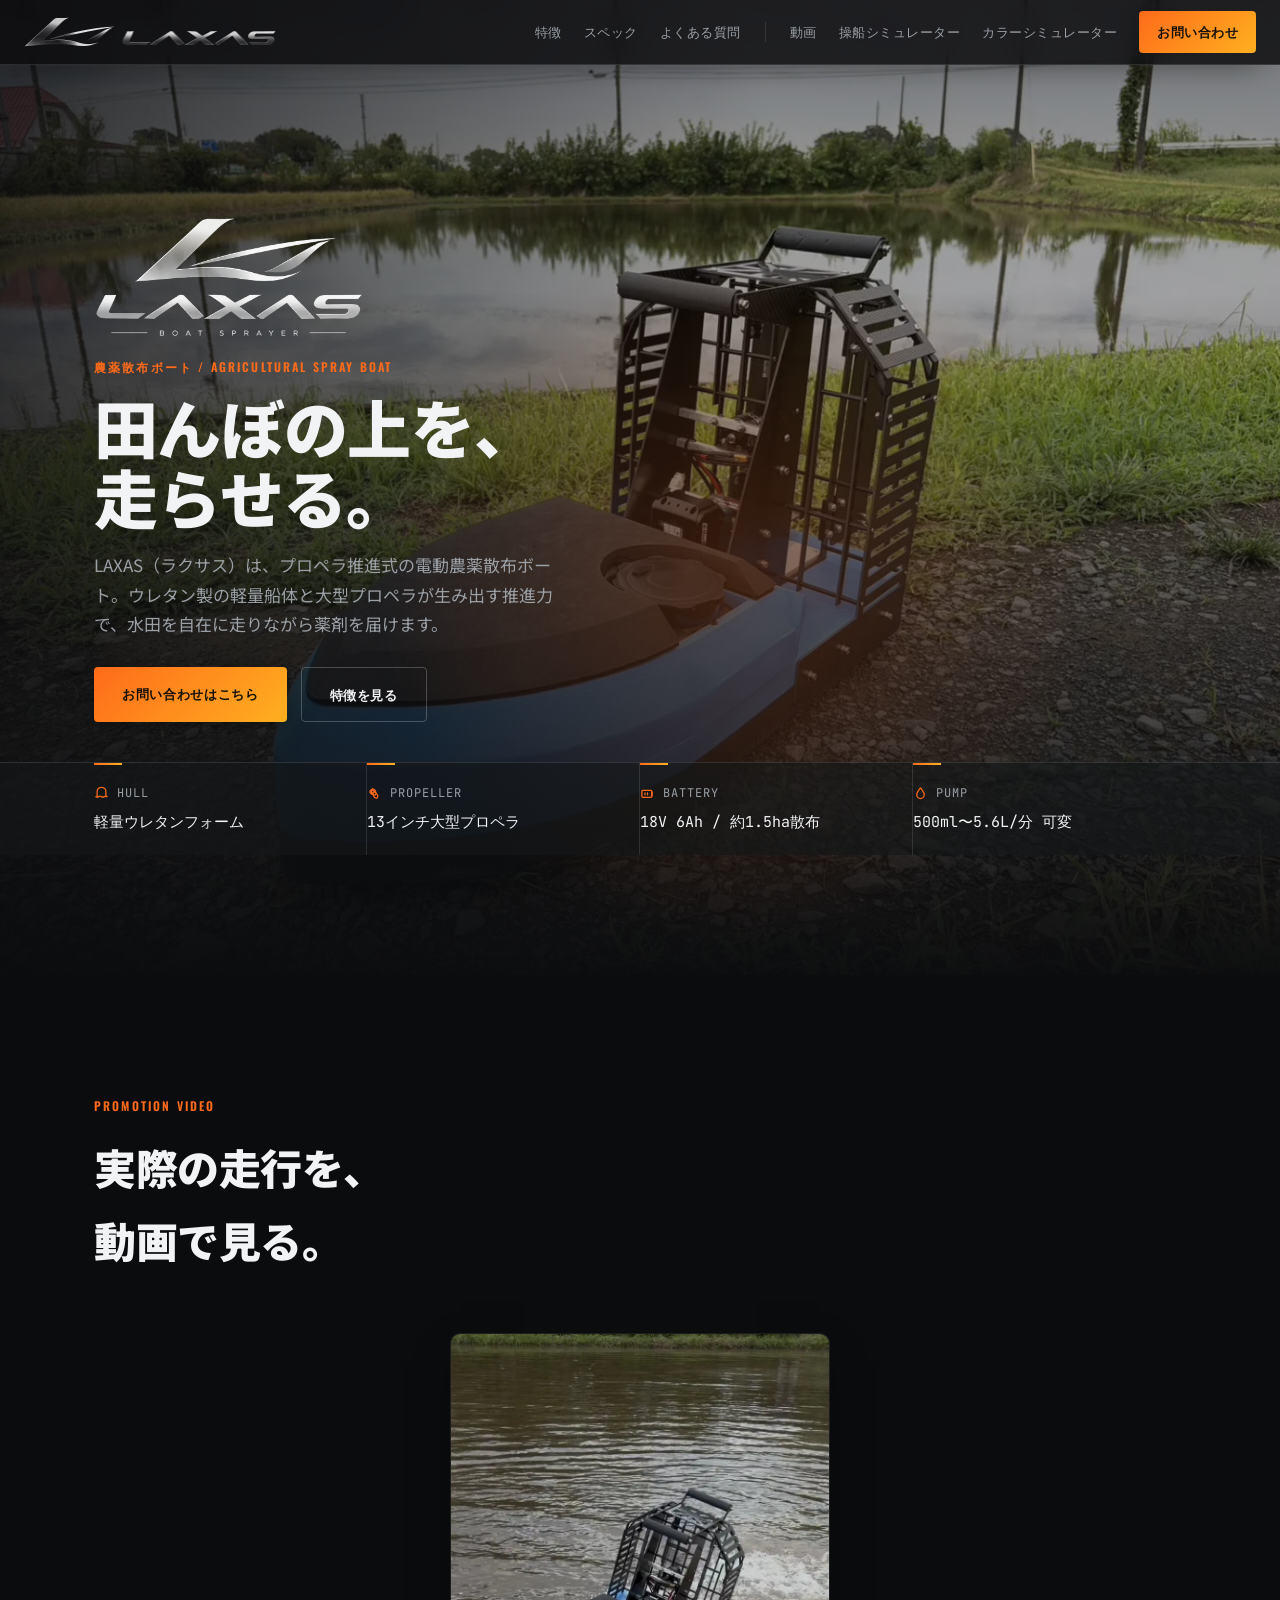
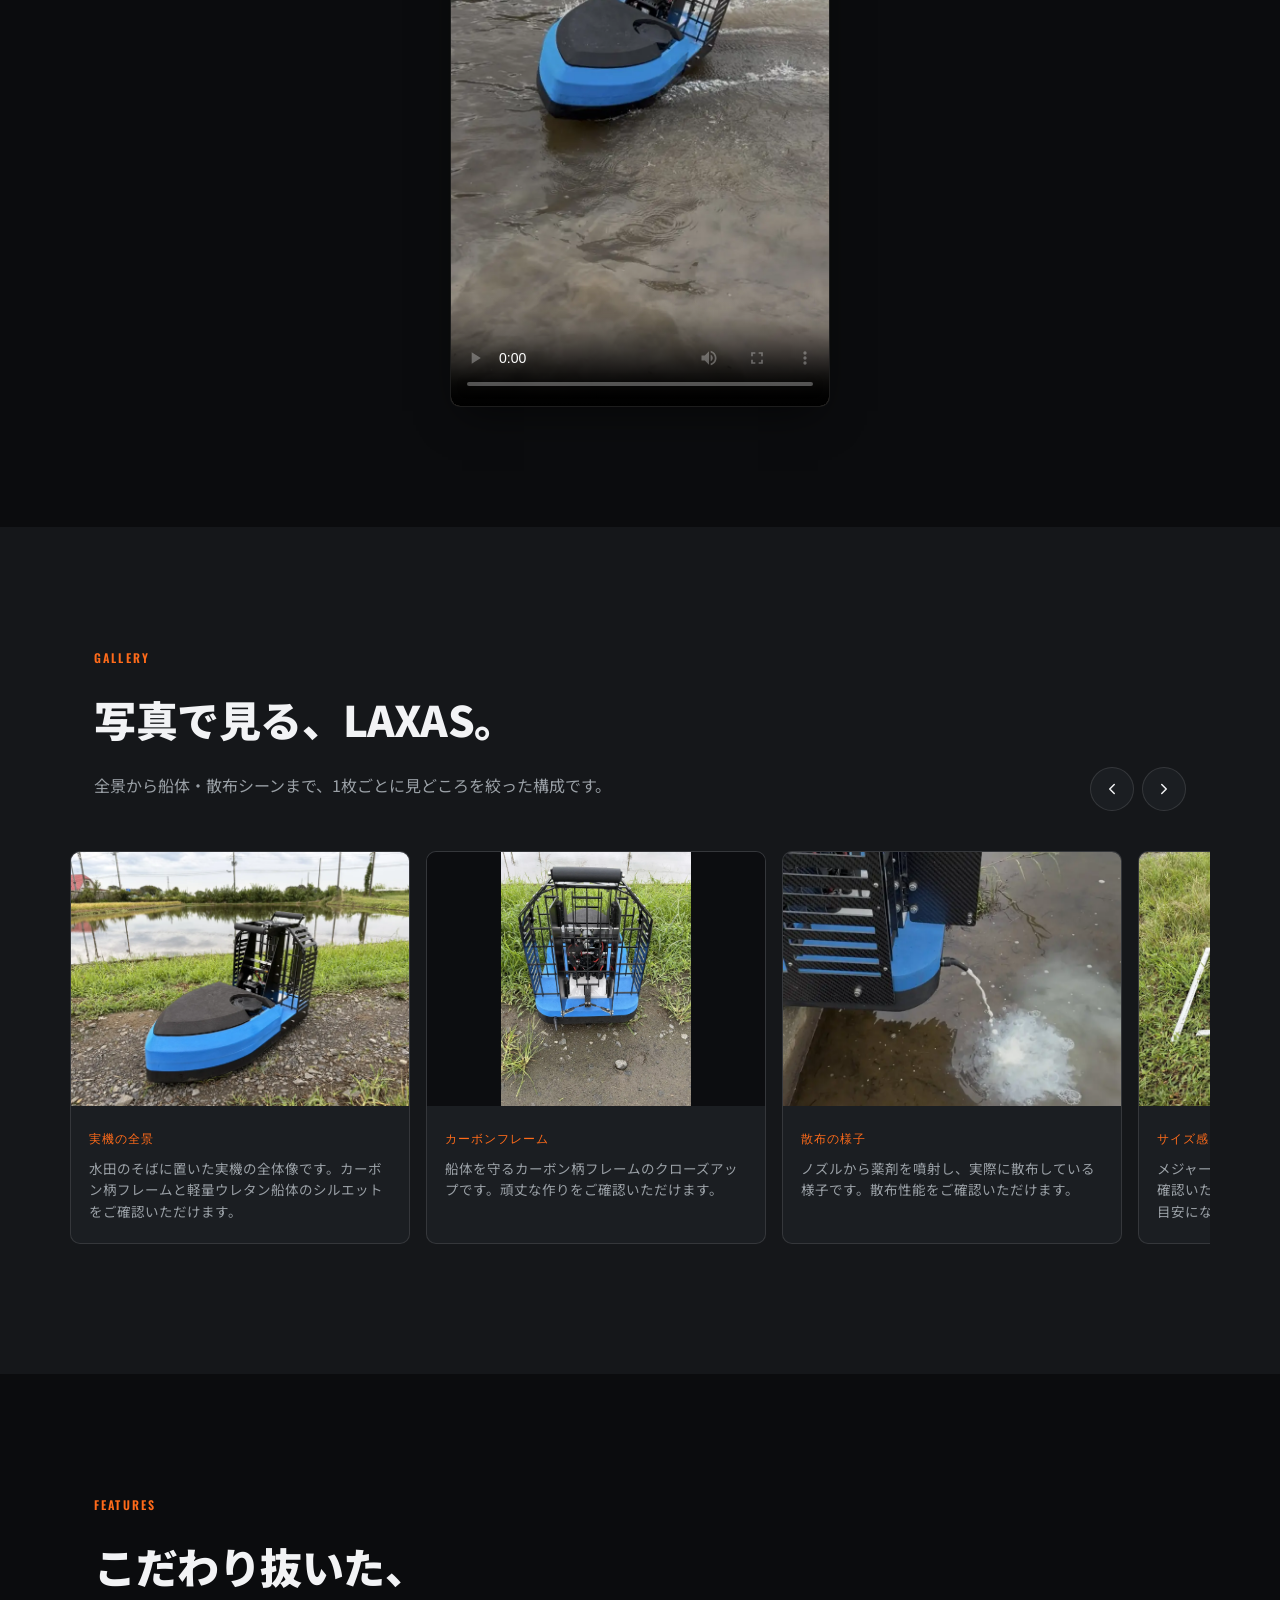
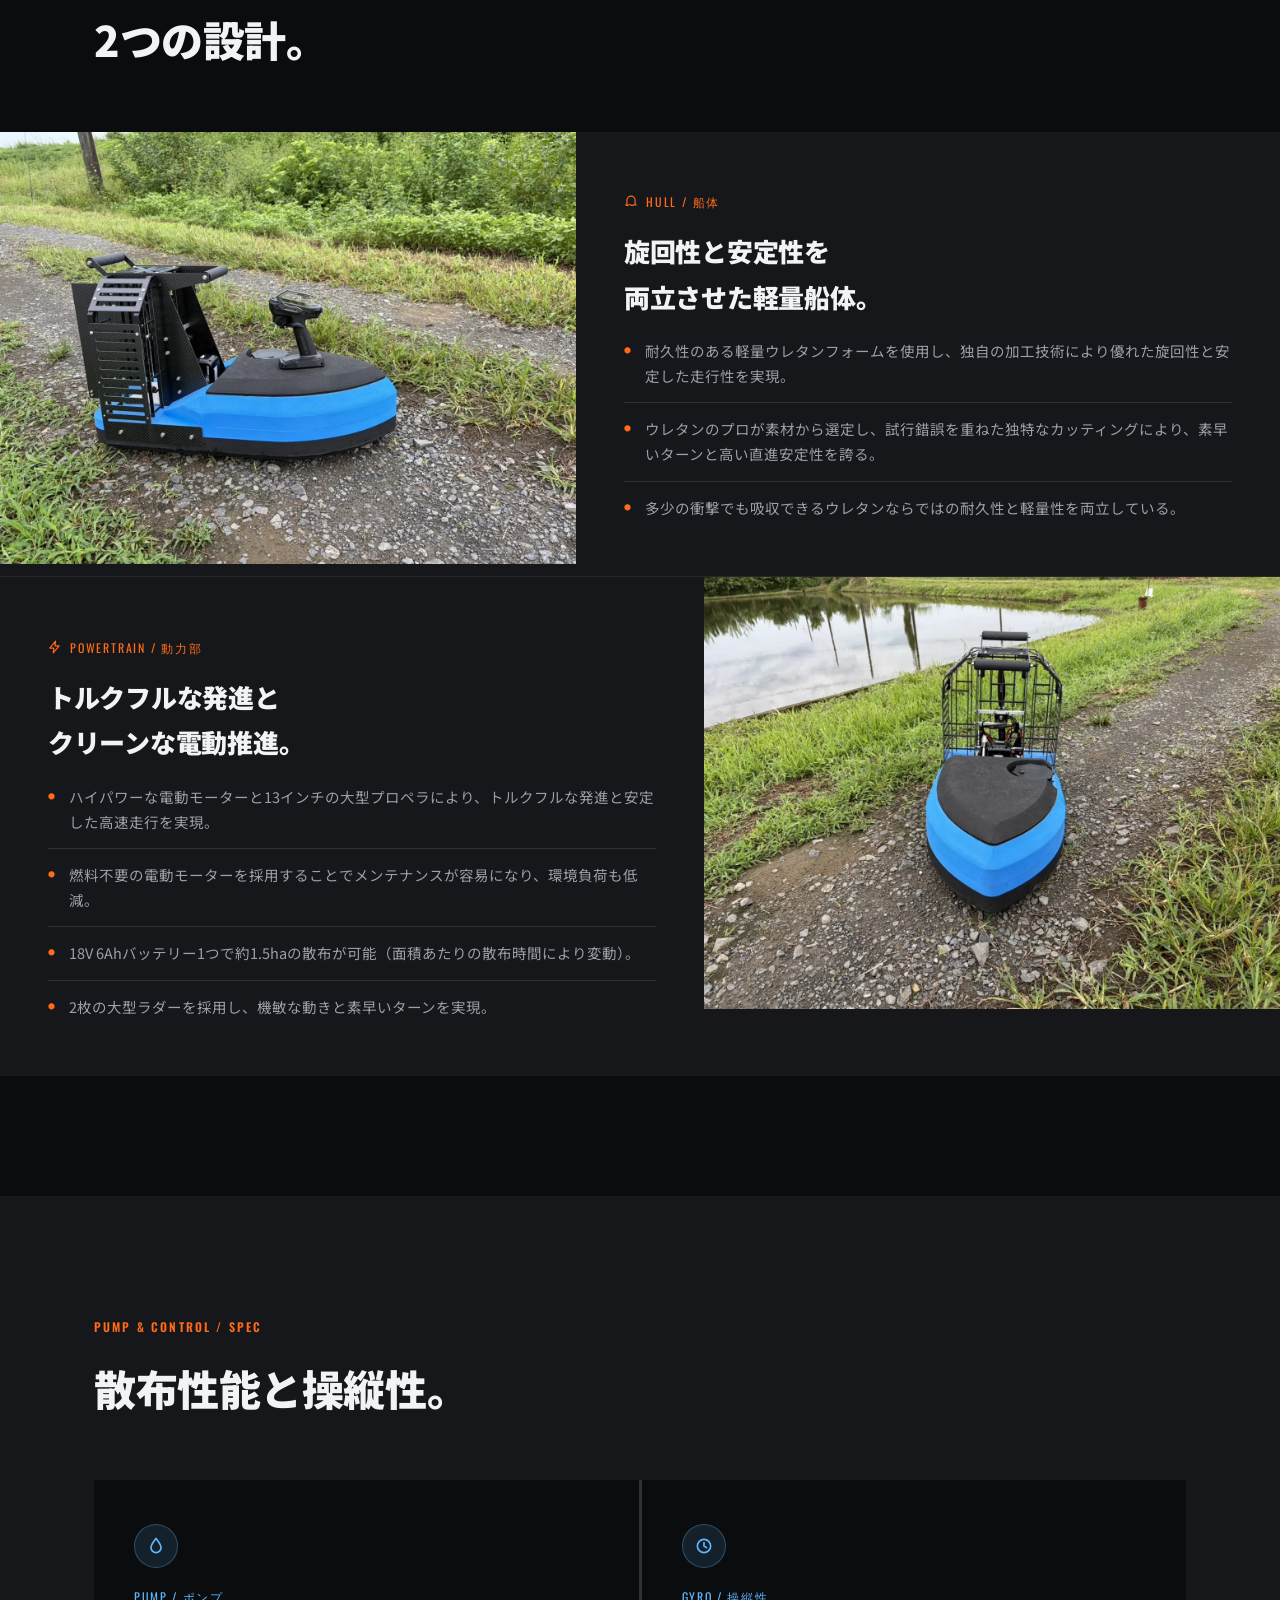
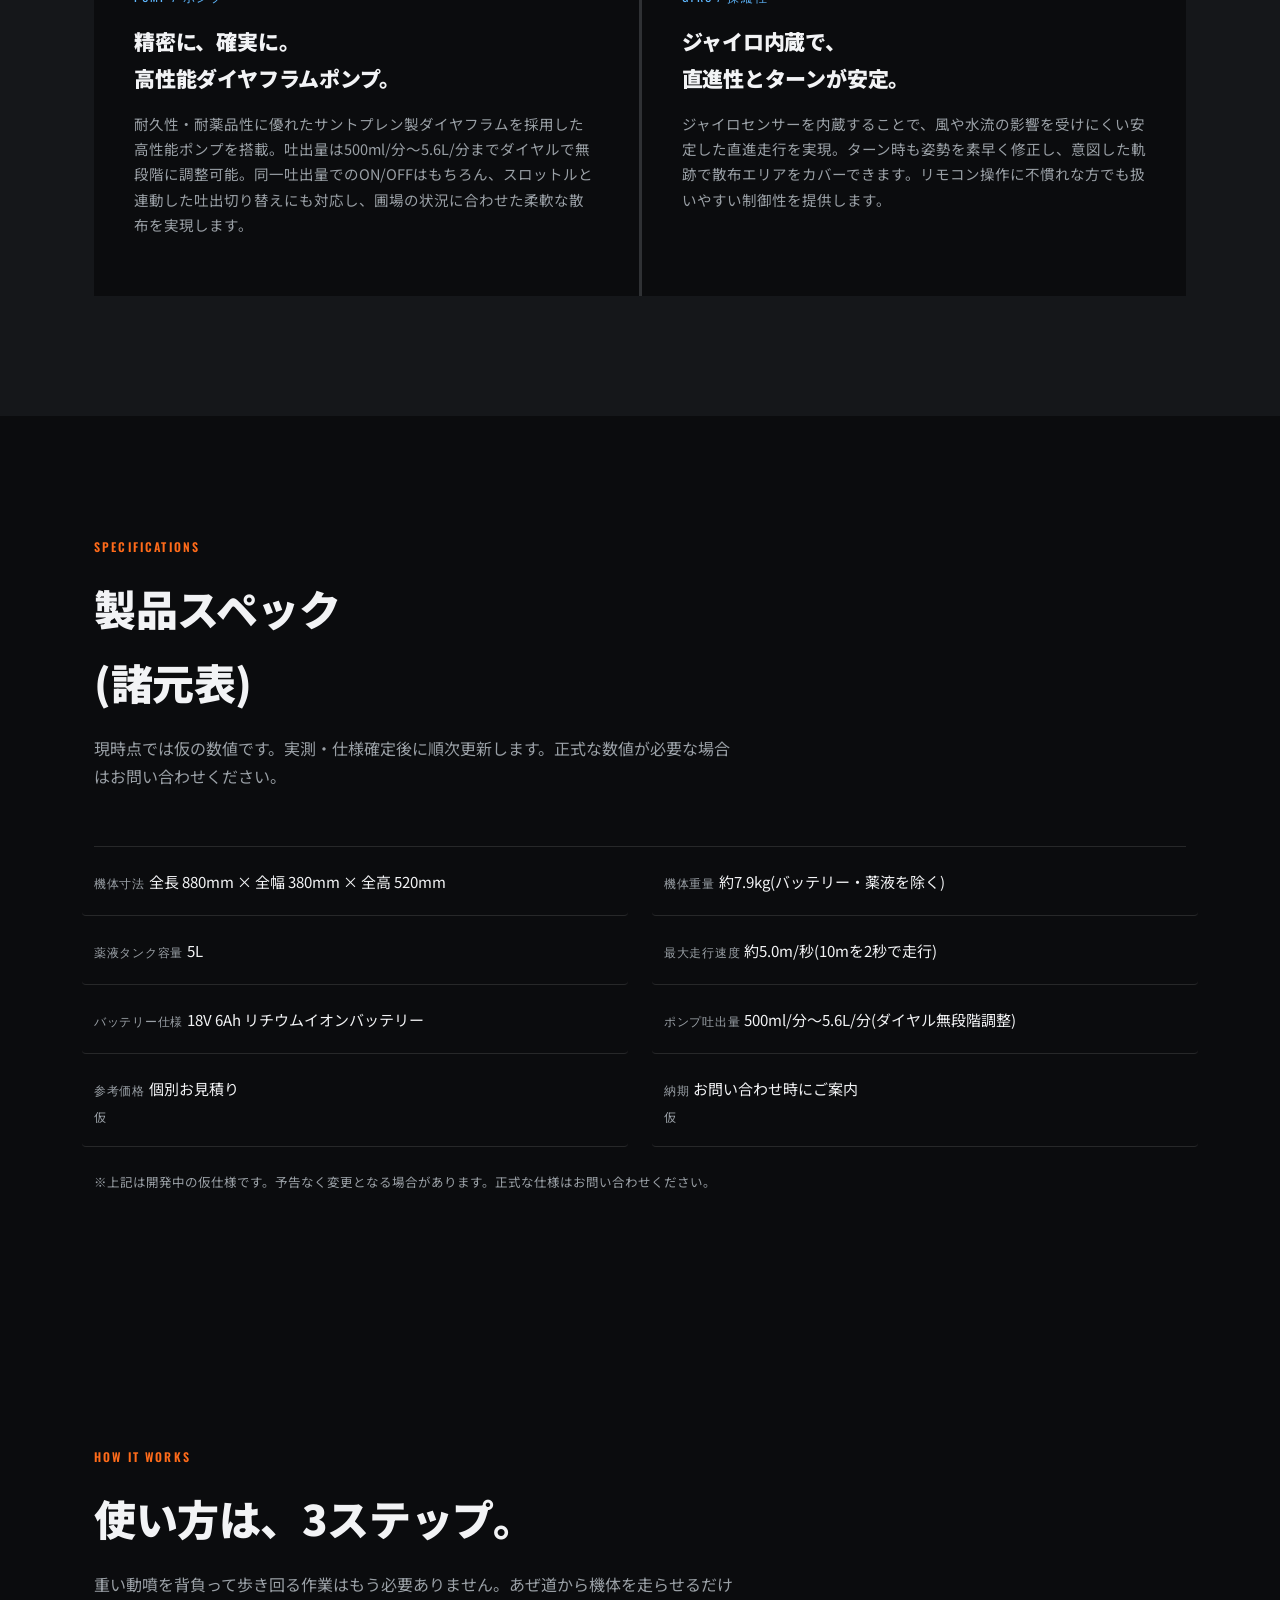
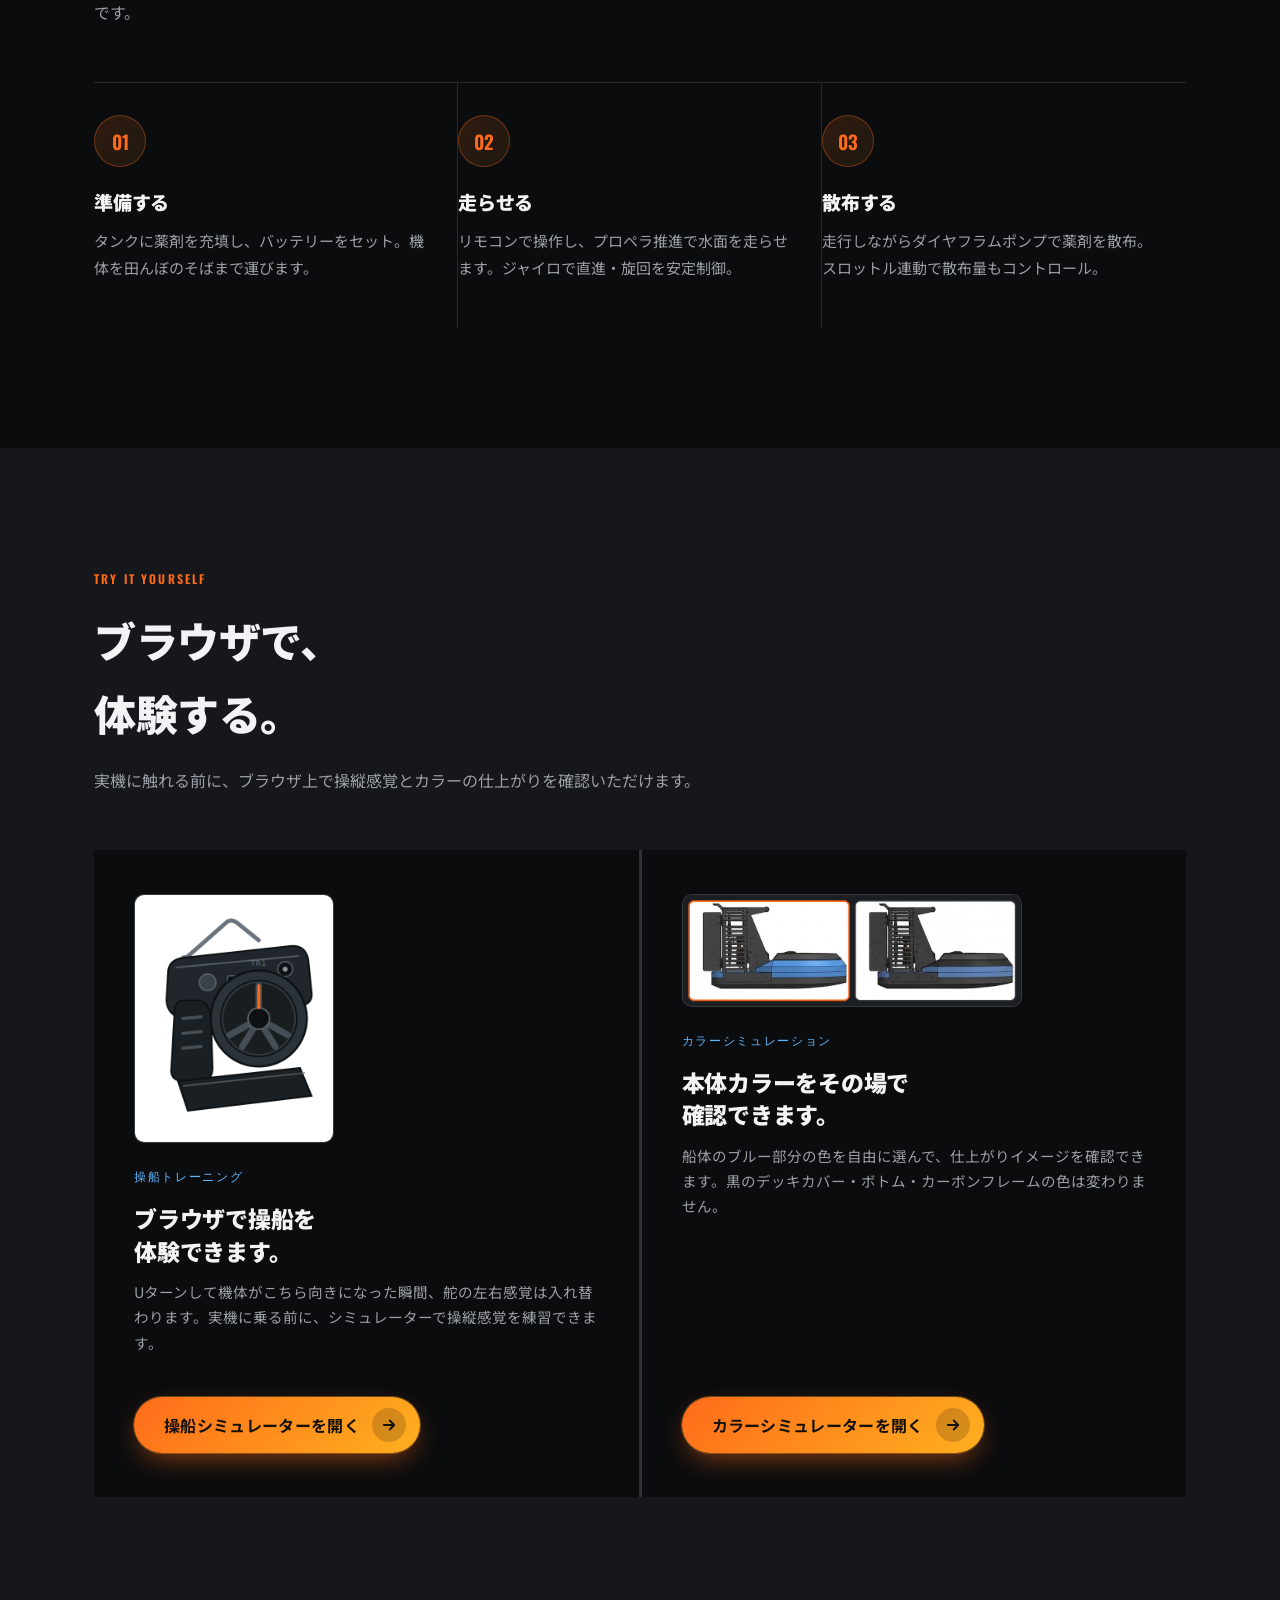
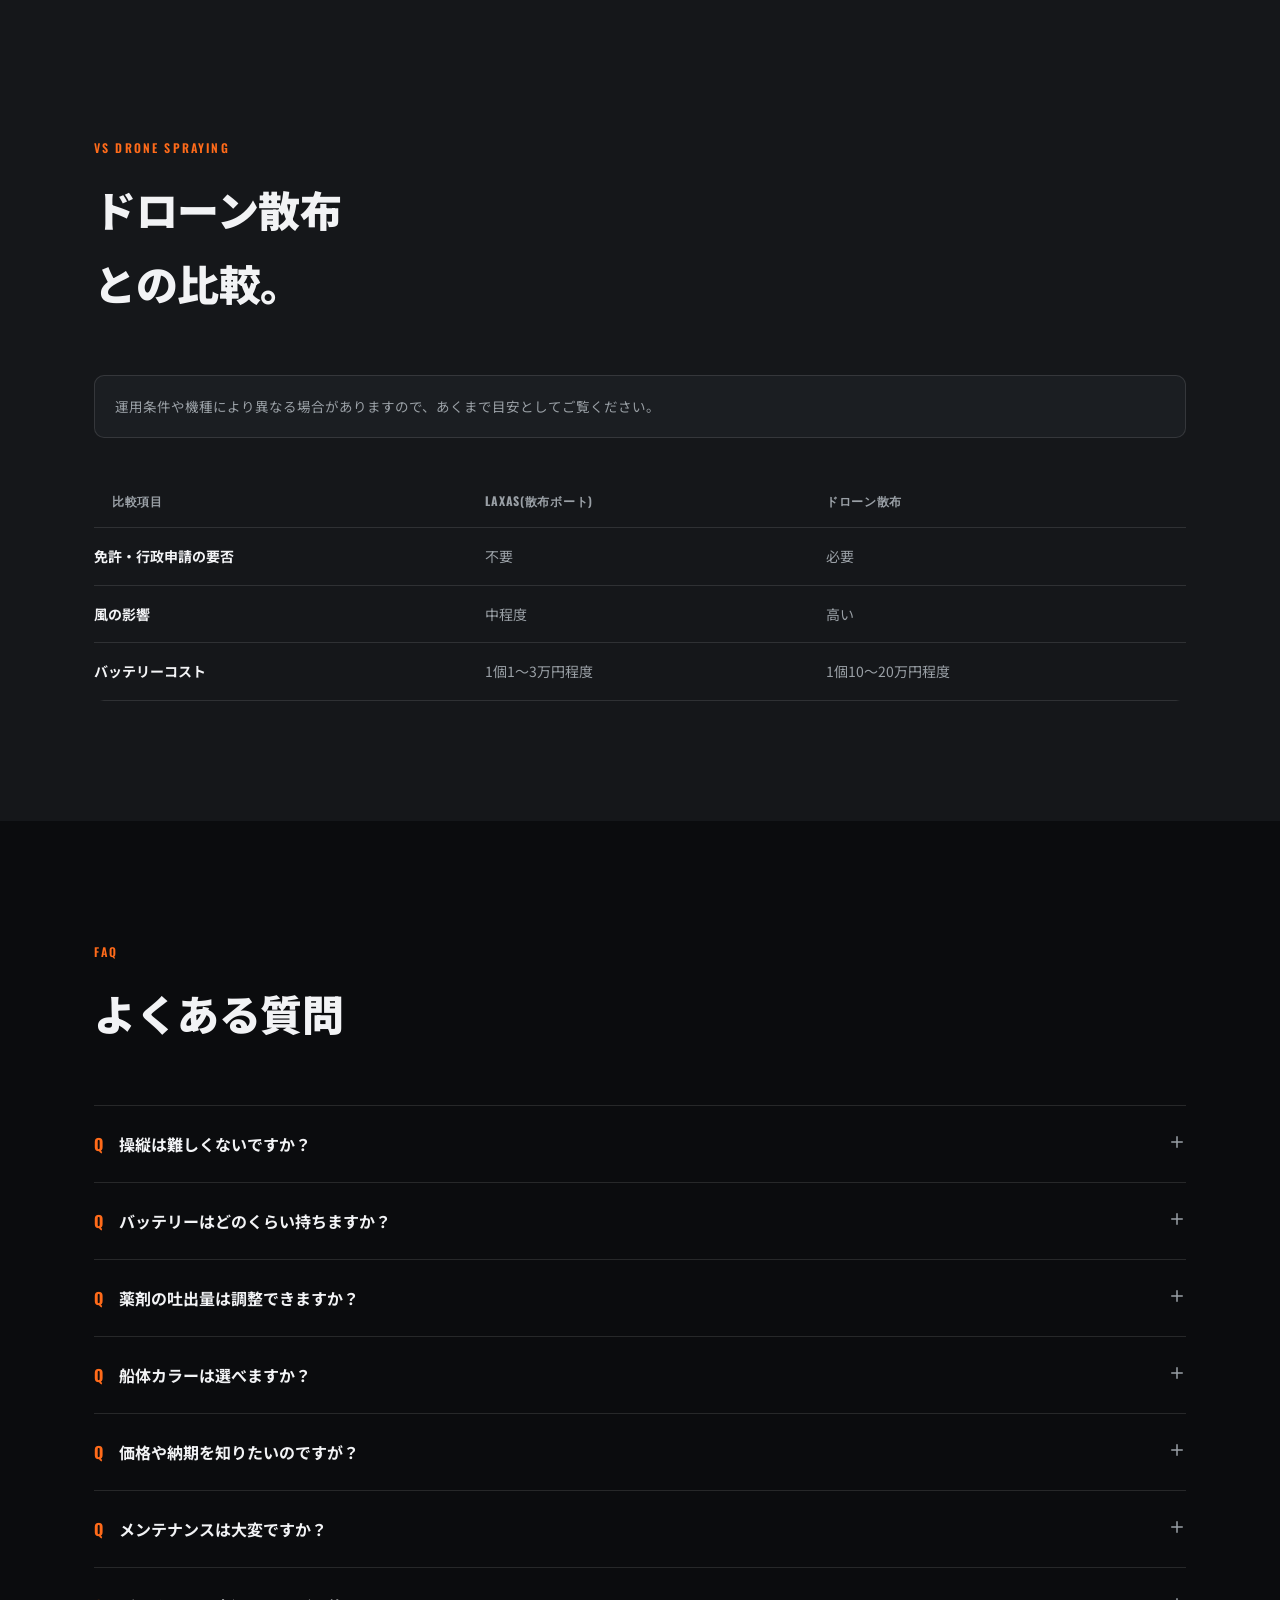
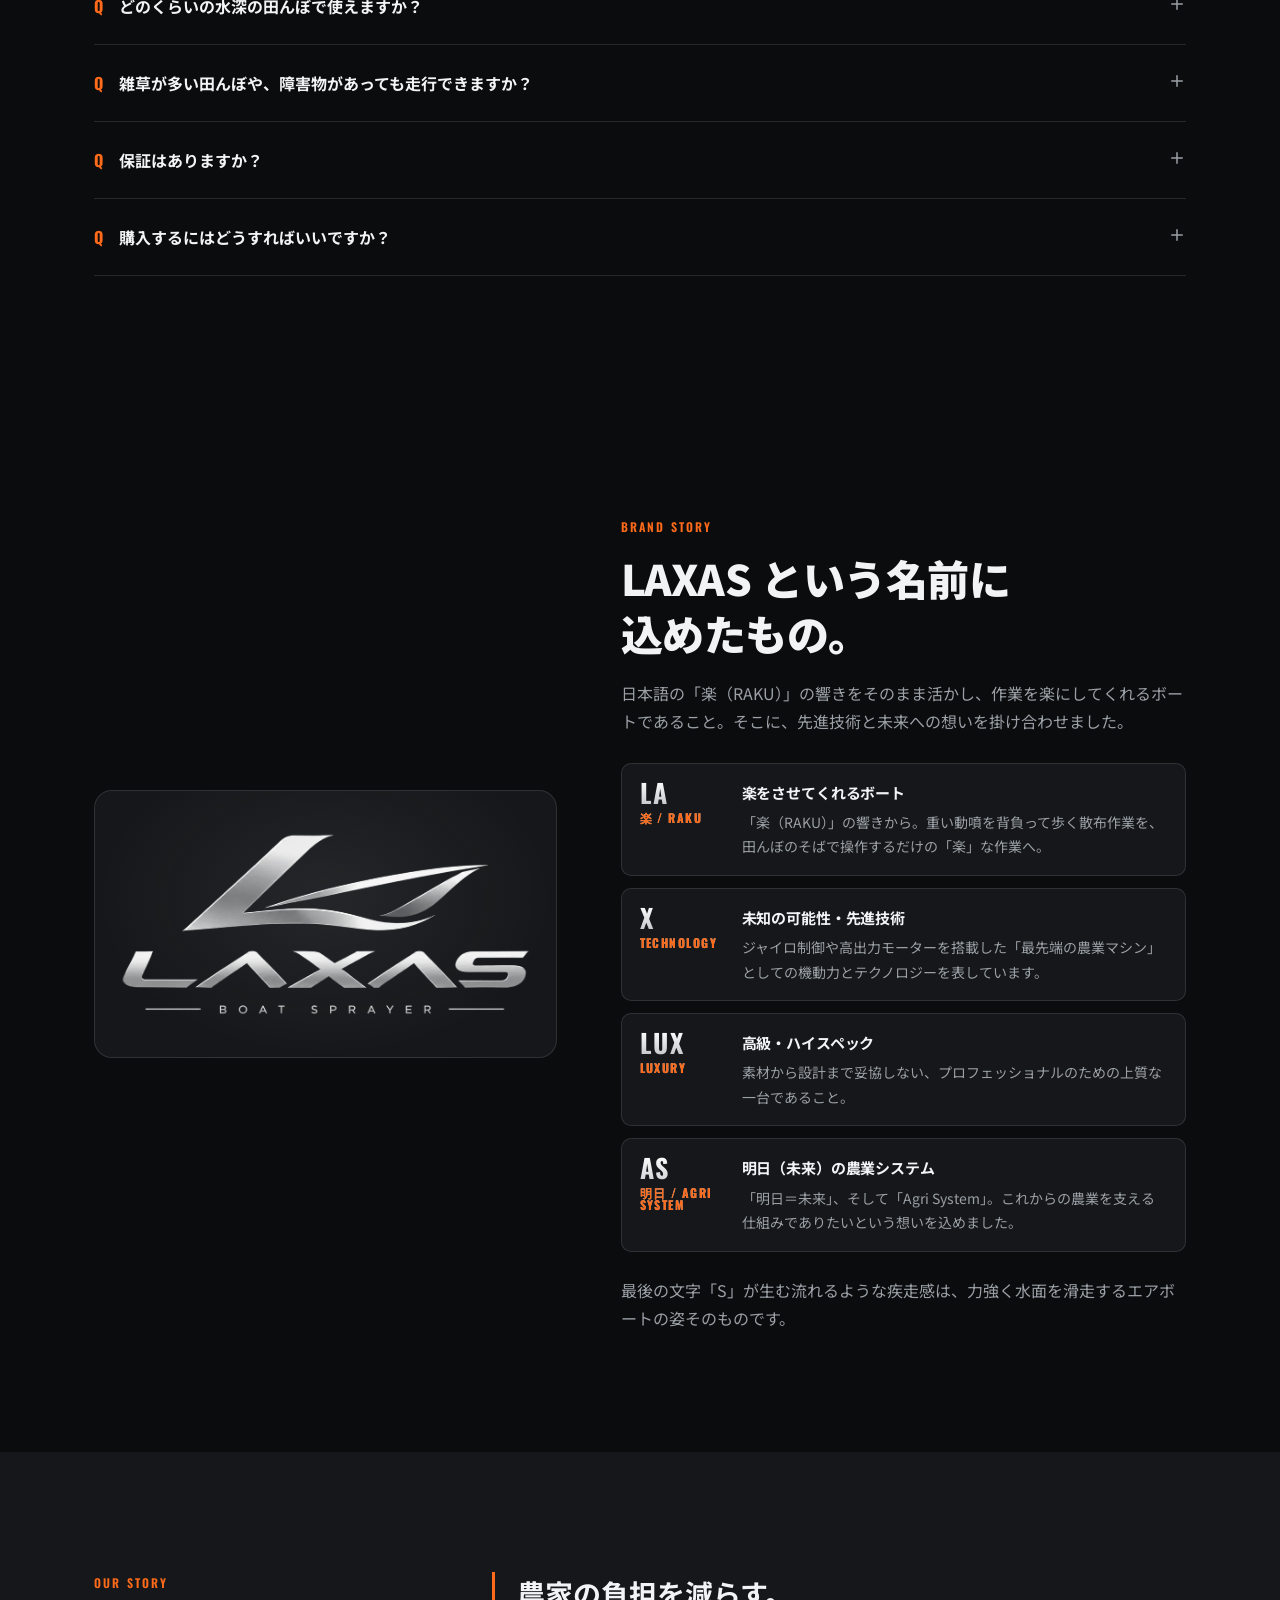
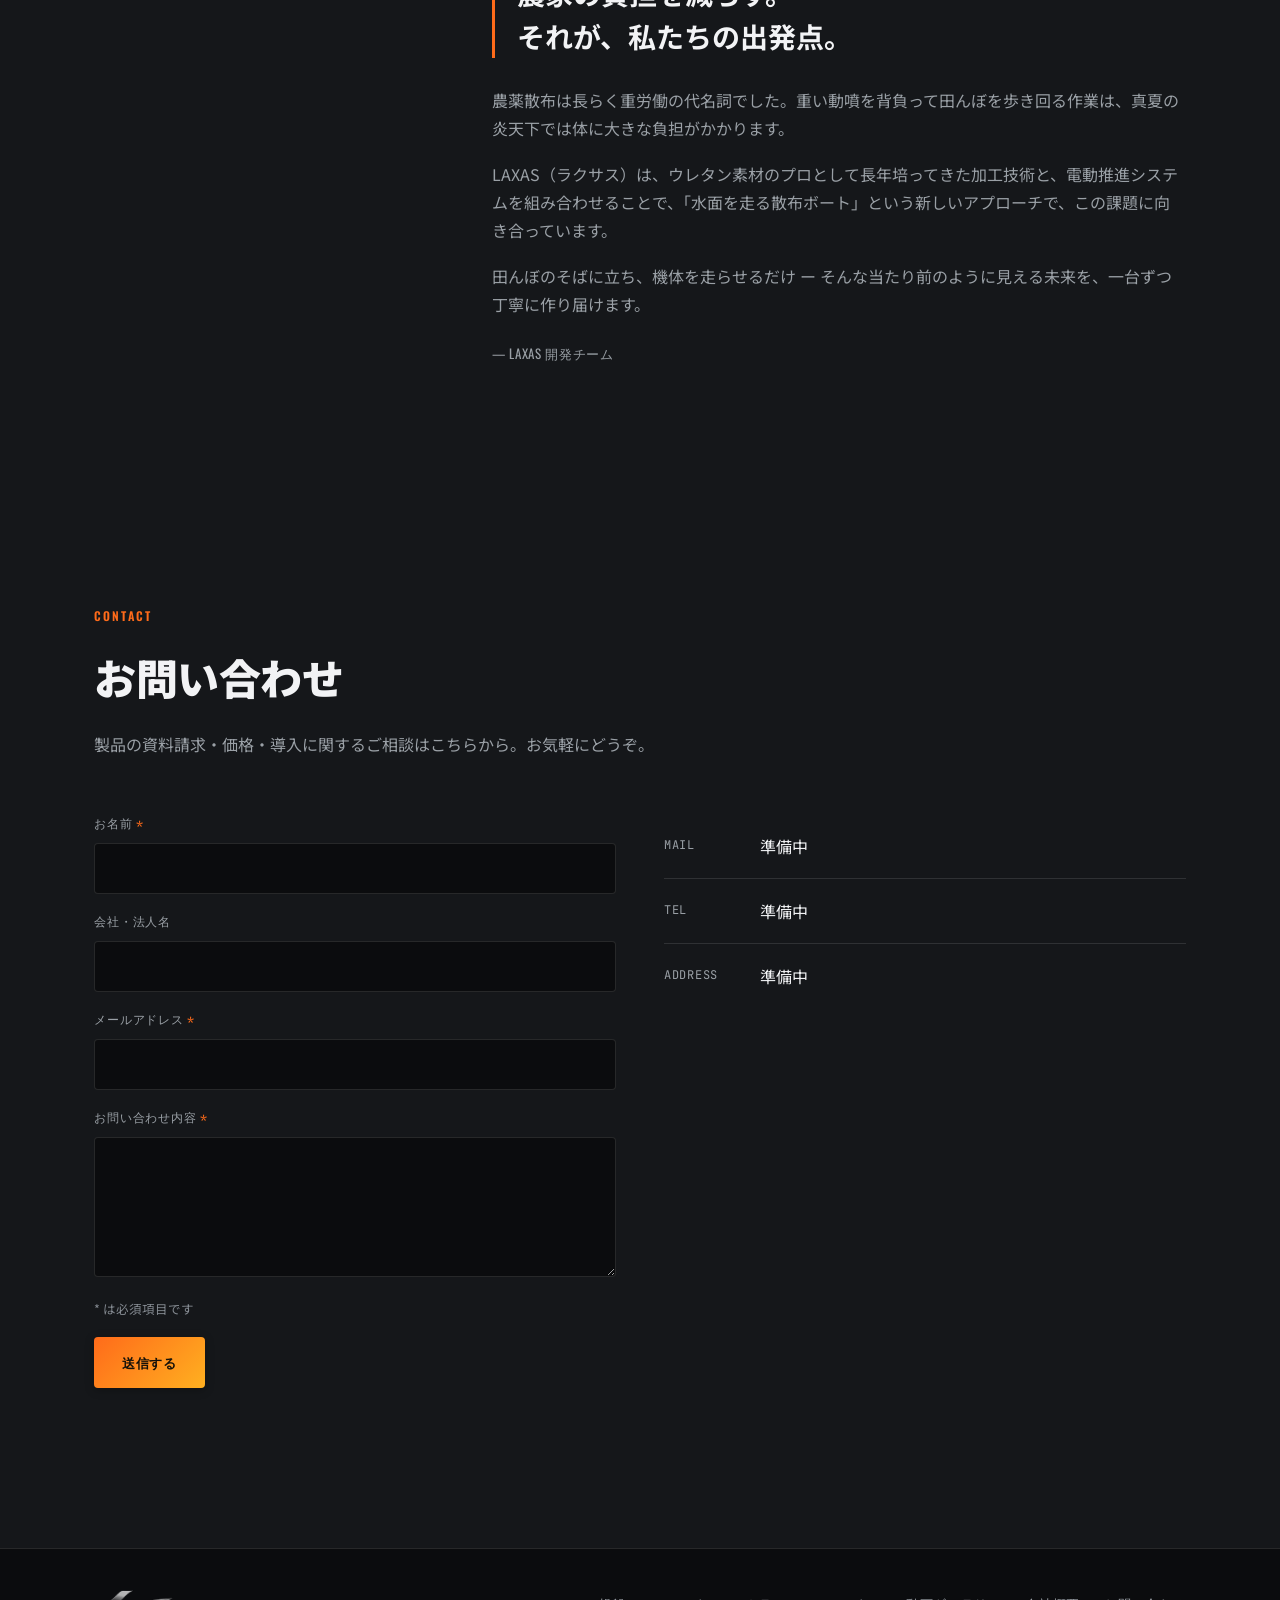
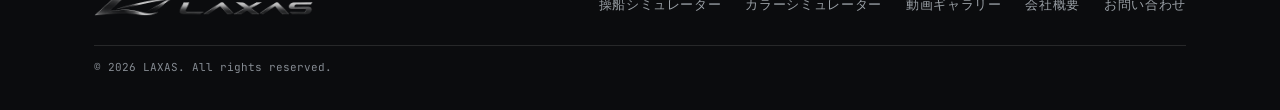
==== commit 1542246e: "Add files via upload" ====
--- a/index.html
+++ b/index.html
@@ -43,11 +43,11 @@
 <style>
   /* ─── Hero ─── */
   .hero{
-    position:relative;min-height:100vh;display:flex;flex-direction:column;justify-content:flex-end;overflow:hidden;
+    position:relative;min-height:100vh;min-height:100svh;display:flex;flex-direction:column;justify-content:flex-end;overflow:hidden;
   }
   .hero-bg{
     position:absolute;inset:0;
-    background-image:url('img05.jpg');
+    background-image:url('img05.webp');
     background-size:cover;background-position:50% 45%;
   }
   .hero-scrim{
@@ -61,13 +61,13 @@
     transform:translateX(-38%);pointer-events:none;
     background:radial-gradient(circle,rgba(255,107,26,.20) 0%,rgba(255,107,26,0) 62%);
   }
-  .hero-content{position:relative;z-index:2;width:100%;padding:160px 0 0;}
+  .hero-content{position:relative;z-index:2;width:100%;padding:calc(var(--header-h) + 32px) 0 0;}
   .hero-content .eyebrow{opacity:0;transform:translateY(10px);animation:heroIn .7s var(--ease-out) .05s forwards;}
-  .hero h1{font-size:clamp(36px,7vw,74px);line-height:1.08;max-width:14ch;margin-top:16px;
+  .hero h1{font-size:clamp(34px,min(5.6vw,8vh),64px);line-height:1.1;max-width:14ch;margin-top:14px;
     opacity:0;transform:translateY(14px);animation:heroIn .8s var(--ease-out) .15s forwards;}
-  .hero p.lead{margin-top:22px;max-width:44ch;color:var(--ink-dim);font-size:17px;
+  .hero p.lead{margin-top:18px;max-width:54ch;color:var(--ink-dim);font-size:17px;
     opacity:0;transform:translateY(14px);animation:heroIn .8s var(--ease-out) .28s forwards;}
-  .cta-row{margin-top:34px;display:flex;gap:14px;flex-wrap:wrap;
+  .cta-row{margin-top:28px;display:flex;gap:14px;flex-wrap:wrap;
     opacity:0;transform:translateY(14px);animation:heroIn .8s var(--ease-out) .4s forwards;}
   @keyframes heroIn{to{opacity:1;transform:translateY(0);}}
   @media(prefers-reduced-motion:reduce){
@@ -75,7 +75,7 @@
   }
 
   /* ticker */
-  .ticker{position:relative;z-index:2;margin-top:64px;border-top:1px solid var(--line);background:rgba(21,23,26,.65);}
+  .ticker{position:relative;z-index:2;margin-top:40px;border-top:1px solid var(--line);background:rgba(21,23,26,.65);}
   .ticker .wrap{display:grid;grid-template-columns:repeat(4,1fr);}
   .ticker .item{position:relative;padding:20px 18px 22px 0;border-right:1px solid var(--line);}
   .ticker .item::before{
@@ -85,9 +85,15 @@
   .ticker .item:last-child{border-right:none;}
   .ticker .k-row{display:flex;align-items:center;gap:8px;}
   .ticker .k-row svg{width:15px;height:15px;color:var(--accent);flex-shrink:0;}
-  .ticker .k{font-family:var(--mono);font-size:11px;color:var(--ink-dim);text-transform:uppercase;letter-spacing:.08em;}
+  .ticker .k{font-family:var(--mono);font-size:12px;color:var(--ink-dim);text-transform:uppercase;letter-spacing:.08em;}
   .ticker .v{font-family:var(--mono);font-size:15px;color:var(--ink);margin-top:8px;line-height:1.4;}
-  @media(max-width:720px){.ticker .wrap{grid-template-columns:repeat(2,1fr);}.hero-content{padding-top:120px;}}
+  @media(max-width:720px){.ticker .wrap{grid-template-columns:repeat(2,1fr);}.hero-content{padding-top:calc(var(--header-h) + 40px);}}
+  /* スマホ: 写真の上の文字を読みやすくするため、暗幕を強めて文字に影を付ける */
+  @media(max-width:720px){
+    .hero-scrim{background:linear-gradient(180deg,rgba(11,12,14,.55) 0%,rgba(11,12,14,.72) 35%,rgba(11,12,14,.9) 65%,rgba(11,12,14,.98) 100%);}
+    .hero p.lead{color:var(--ink);text-shadow:0 1px 10px rgba(0,0,0,.7);}
+  }
+  @media(max-width:480px){.hero .eyebrow-en{display:none;}}
   @media(max-width:480px){
     .ticker .wrap{grid-template-columns:1fr;}
     .ticker .item{border-right:none;border-bottom:1px solid var(--line);padding:16px 0;}
@@ -133,12 +139,12 @@
     background:repeating-linear-gradient(135deg,rgba(236,237,239,.04) 0 10px,transparent 10px 20px);
   }
   .g-media.placeholder svg{width:28px;height:28px;opacity:.55;}
-  .g-media.placeholder span{font-family:var(--cond);font-size:11px;letter-spacing:.08em;text-transform:uppercase;}
+  .g-media.placeholder span{font-family:var(--cond);font-size:12px;letter-spacing:.08em;text-transform:uppercase;}
   .g-media.is-contain{background:#0c0d10;}
   .g-media.is-contain img{object-fit:contain;object-position:center;}
   .g-media.is-contain:hover img{transform:none;}
   .g-caption{padding:16px 18px 20px;}
-  .g-tag{font-family:var(--cond);font-size:11px;letter-spacing:.08em;text-transform:uppercase;color:var(--accent);}
+  .g-tag{font-family:var(--cond);font-size:12px;letter-spacing:.08em;text-transform:uppercase;color:var(--accent);}
   .g-tag.is-pending{color:var(--ink-dim);}
   .g-caption p{margin:8px 0 0;font-size:13.5px;color:var(--ink-dim);line-height:1.6;}
   @media(max-width:560px){.g-slide{width:82vw;}}
@@ -186,7 +192,7 @@
   .feat-block:hover .fb-img img{transform:scale(1.04);}
   .feat-block .fb-body{padding:56px 48px;}
   .feat-block .fb-tag{
-    font-family:var(--cond);font-size:11px;text-transform:uppercase;letter-spacing:.15em;
+    font-family:var(--cond);font-size:12px;text-transform:uppercase;letter-spacing:.15em;
     color:var(--accent);margin-bottom:16px;display:inline-flex;align-items:center;gap:8px;
   }
   .feat-block .fb-tag svg{width:14px;height:14px;}
@@ -218,7 +224,7 @@
     display:flex;align-items:center;justify-content:center;margin-bottom:18px;
   }
   .spec-card .sc-icon svg{width:20px;height:20px;color:var(--blue);}
-  .spec-card .sc-tag{font-family:var(--cond);font-size:11px;text-transform:uppercase;letter-spacing:.14em;color:var(--blue);margin-bottom:16px;display:block;}
+  .spec-card .sc-tag{font-family:var(--cond);font-size:12px;text-transform:uppercase;letter-spacing:.14em;color:var(--blue);margin-bottom:16px;display:block;}
   .spec-card h3{font-size:21px;}
   .spec-card p{color:var(--ink-dim);font-size:14.5px;margin-top:14px;line-height:1.75;}
 
@@ -252,7 +258,7 @@
     transition:background .25s var(--ease-out),box-shadow .25s var(--ease-out);
   }
   .exp-card:hover{background:var(--panel-3);box-shadow:inset 0 2px 0 var(--accent);}
-  .exp-card .exp-tag{font-family:var(--cond);font-size:11px;text-transform:uppercase;letter-spacing:.14em;color:var(--blue);margin-bottom:16px;}
+  .exp-card .exp-tag{font-family:var(--cond);font-size:12px;text-transform:uppercase;letter-spacing:.14em;color:var(--blue);margin-bottom:16px;}
   .exp-card h3{font-size:clamp(19px,2.4vw,23px);line-height:1.4;}
   .exp-card p{color:var(--ink-dim);font-size:14.5px;margin-top:12px;line-height:1.75;flex-grow:1;}
   /* 「〜シミュレーターを開く」: 気づかれにくかったため、塗りつぶしの大きなボタンに変更 */
@@ -336,7 +342,7 @@
   .contact-grid{display:grid;grid-template-columns:1fr 1fr;gap:48px;}
   @media(max-width:900px){.contact-grid{grid-template-columns:1fr;}}
   .field{margin-bottom:18px;}
-  .field label{display:block;font-family:var(--mono);font-size:11px;color:var(--ink-dim);text-transform:uppercase;letter-spacing:.07em;margin-bottom:8px;}
+  .field label{display:block;font-family:var(--mono);font-size:12px;color:var(--ink-dim);text-transform:uppercase;letter-spacing:.07em;margin-bottom:8px;}
   .field label .req{color:var(--accent);margin-left:3px;}
   .field input,.field textarea{
     width:100%;background:var(--bg);border:1px solid var(--line);color:var(--ink);
@@ -346,16 +352,25 @@
   .field textarea{min-height:140px;resize:vertical;}
   .field input:focus,.field textarea:focus{outline:none;border-color:var(--blue);box-shadow:0 0 0 3px rgba(95,184,255,.18);}
   .form-note{font-size:12.5px;color:var(--ink-faint);margin:-4px 0 18px;}
+  .form-actions{display:flex;align-items:center;gap:16px;flex-wrap:wrap;}
+  .form-actions .btn{border:none;cursor:pointer;display:inline-flex;align-items:center;gap:10px;}
+  .form-actions .btn[disabled]{opacity:.5;cursor:not-allowed;transform:none;box-shadow:none;}
+  .btn .spinner{display:none;width:14px;height:14px;border:2px solid rgba(21,17,10,.35);border-top-color:#15110A;border-radius:50%;animation:spin .8s linear infinite;}
+  .btn.is-loading .spinner{display:inline-block;}
+  @keyframes spin{to{transform:rotate(360deg);}}
+  .form-status{margin:16px 0 0;font-size:14px;line-height:1.7;min-height:1.7em;}
+  .form-status.is-success{color:var(--green);}
+  .form-status.is-error{color:#FF8A7A;}
   .contact-info .row{display:flex;gap:16px;padding:18px 0;border-top:1px solid var(--line);}
   .contact-info .row:first-child{border-top:none;}
-  .contact-info .k{font-family:var(--mono);font-size:11px;color:var(--ink-dim);min-width:80px;text-transform:uppercase;letter-spacing:.06em;padding-top:3px;}
+  .contact-info .k{font-family:var(--mono);font-size:12px;color:var(--ink-dim);min-width:80px;text-transform:uppercase;letter-spacing:.06em;padding-top:3px;}
 
   /* ─── Spec Table (製品スペック / 諸元表) ─── */
   .spec-table{background:var(--bg);}
   .spec-table-grid{display:grid;grid-template-columns:repeat(2,1fr);column-gap:48px;border-top:1px solid var(--line);}
   .spec-table-item{padding:20px 12px;margin:0 -12px;border-bottom:1px solid var(--line);border-radius:var(--radius-sm);transition:background .2s;}
   .spec-table-item:hover{background:rgba(236,237,239,.03);}
-  .spec-table-item .k{font-family:var(--mono);font-size:11px;color:var(--ink-dim);text-transform:uppercase;letter-spacing:.06em;}
+  .spec-table-item .k{font-family:var(--mono);font-size:12px;color:var(--ink-dim);text-transform:uppercase;letter-spacing:.06em;}
   .spec-table-item .v{font-size:15px;color:var(--ink);margin-top:8px;line-height:1.6;}
   .spec-table-item .v .note{display:block;color:var(--ink-dim);font-size:12px;margin-top:5px;line-height:1.6;}
   @media(max-width:720px){.spec-table-grid{grid-template-columns:1fr;}}
@@ -374,7 +389,7 @@
     text-align:left;padding:16px 18px;border-bottom:1px solid var(--line);font-size:14px;vertical-align:top;
   }
   table.comparison-table thead th{
-    font-family:var(--cond);font-size:11.5px;text-transform:uppercase;letter-spacing:.06em;
+    font-family:var(--cond);font-size:12px;text-transform:uppercase;letter-spacing:.06em;
     color:var(--ink-dim);white-space:nowrap;
   }
   table.comparison-table tbody tr{transition:background .2s;}
@@ -382,13 +397,13 @@
   table.comparison-table tbody th{font-weight:700;color:var(--ink);white-space:nowrap;padding-left:0;}
   table.comparison-table td{color:var(--ink-dim);}
   table.comparison-table td .todo-flag{
-    display:inline-block;margin-top:6px;font-family:var(--mono);font-size:11px;
+    display:inline-block;margin-top:6px;font-family:var(--mono);font-size:12px;
     color:var(--accent);letter-spacing:.02em;
   }
 
 
   /* ─── LAXAS ブランドロゴ(ヒーロー) ─── */
-  .hero-brand{display:block;width:clamp(200px,32vw,380px);height:auto;margin:0 0 28px;
+  .hero-brand{display:block;width:clamp(160px,min(22vw,30vh),300px);height:auto;margin:0 0 18px;
     filter:drop-shadow(0 6px 24px rgba(0,0,0,.55));
     opacity:0;transform:translateY(10px);animation:heroIn .8s var(--ease-out) 0s forwards;}
   @media(prefers-reduced-motion:reduce){.hero-brand{animation:none;opacity:1;transform:none;}}
@@ -410,7 +425,7 @@
   .brand-parts li:hover{border-color:var(--line-strong);transform:translateY(-2px);}
   .brand-parts .key{font-family:var(--cond);font-weight:700;font-size:26px;line-height:1;letter-spacing:.06em;
     background:linear-gradient(180deg,#FFFFFF,#9AA0A6);-webkit-background-clip:text;background-clip:text;color:transparent;}
-  .brand-parts .key small{display:block;font-size:11px;letter-spacing:.12em;margin-top:6px;color:var(--accent);-webkit-text-fill-color:var(--accent);}
+  .brand-parts .key small{display:block;font-size:12px;letter-spacing:.12em;margin-top:6px;color:var(--accent);-webkit-text-fill-color:var(--accent);}
   .brand-parts h3{font-size:15px;font-weight:700;margin:0 0 4px;}
   .brand-parts p{margin:0;color:var(--ink-dim);font-size:14px;line-height:1.75;}
   @media(max-width:480px){.brand-parts li{grid-template-columns:64px 1fr;gap:12px;}.brand-parts .key{font-size:22px;}}
@@ -434,21 +449,16 @@
     <button class="nav-toggle" id="navToggle" type="button" aria-label="メニューを開く" aria-expanded="false" aria-controls="siteNav">
       <span></span><span></span><span></span>
     </button>
-    <nav id="siteNav">
+    <nav id="siteNav" aria-label="メインメニュー">
       <ul>
-        <li><a href="index.html#product" data-nav="product">製品概要</a></li>
-        <li><a href="index.html#promo" data-nav="promo">動画</a></li>
-        <li><a href="index.html#gallery" data-nav="gallery">ギャラリー</a></li>
         <li><a href="index.html#features" data-nav="features">特徴</a></li>
-        <li><a href="index.html#howto" data-nav="howto">使い方</a></li>
-        <li><a href="index.html#specs" data-nav="specs">スペック</a></li>
-        <li><a href="index.html#spec-table" data-nav="spec-table">諸元表</a></li>
+        <li><a href="index.html#spec-table" data-nav="spec-table">スペック</a></li>
         <li><a href="index.html#faq" data-nav="faq">よくある質問</a></li>
         <li class="nav-sep" aria-hidden="true"></li>
+        <li><a href="videos.html" data-nav="videos">動画</a></li>
         <li><a href="simulator.html" data-nav="simulator">操船シミュレーター</a></li>
         <li><a href="color.html" data-nav="color">カラーシミュレーター</a></li>
-        <li><a href="videos.html" data-nav="videos">動画ギャラリー</a></li>
-        <li><a href="index.html#contact" data-nav="contact">お問い合わせ</a></li>
+        <li><a href="index.html#contact" data-nav="contact" class="nav-cta">お問い合わせ</a></li>
       </ul>
     </nav>
   </div>
@@ -462,7 +472,7 @@
   <div class="hero-content">
     <div class="wrap">
       <img class="hero-brand" src="brand/laxas-logo.png" alt="LAXAS BOAT SPRAYER" width="900" height="407">
-      <div class="eyebrow">農薬散布ボート / AGRICULTURAL SPRAY BOAT</div>
+      <div class="eyebrow">農薬散布ボート<span class="eyebrow-en"> / AGRICULTURAL SPRAY BOAT</span></div>
       <h1>田んぼの上を、<br>走らせる。</h1>
       <p class="lead">LAXAS（ラクサス）は、プロペラ推進式の電動農薬散布ボート。ウレタン製の軽量船体と大型プロペラが生み出す推進力で、水田を自在に走りながら薬剤を届けます。</p>
       <div class="cta-row">
@@ -515,7 +525,7 @@
       <h2>実際の走行を、<br>動画で見る。</h2>
     </div>
     <div class="promo-video-wrap reveal">
-      <video controls playsinline preload="metadata" width="720" height="1280" poster="img11.jpg" src="promo-video.mp4"></video>
+      <video controls playsinline preload="metadata" width="720" height="1280" poster="img11.webp" src="promo-video.mp4"></video>
     </div>
   </div>
 </section>
@@ -526,7 +536,7 @@
     <div class="gallery-top reveal">
       <div class="section-head">
         <div class="eyebrow">GALLERY</div>
-        <h2>証拠写真で見る、LAXAS。</h2>
+        <h2>写真で見る、LAXAS。</h2>
         <p>全景から船体・散布シーンまで、1枚ごとに見どころを絞った構成です。</p>
       </div>
       <div class="gallery-nav">
@@ -545,8 +555,8 @@
 
       <!-- 1. 全景 -->
       <div class="g-slide">
-        <div class="g-media has-photo" data-lightbox-src="img05.jpg" data-lightbox-caption="実機の全景 — 水田のそばに置いた様子">
-          <img src="img05.jpg" alt="LAXAS 全景。田んぼのそばに置いた実機" loading="lazy">
+        <div class="g-media has-photo" data-lightbox-src="img05.webp" data-lightbox-caption="実機の全景 — 水田のそばに置いた様子">
+          <img src="img05.webp" alt="LAXAS 全景。田んぼのそばに置いた実機" loading="lazy">
         </div>
         <div class="g-caption">
           <span class="g-tag">実機の全景</span>
@@ -556,8 +566,8 @@
 
       <!-- 2. カーボンフレーム -->
       <div class="g-slide">
-        <div class="g-media has-photo is-contain" data-lightbox-src="img10.jpg" data-lightbox-caption="カーボンフレームのクローズアップ">
-          <img src="img10.jpg" alt="LAXAS カーボン柄フレームのクローズアップ" loading="lazy">
+        <div class="g-media has-photo is-contain" data-lightbox-src="img10.webp" data-lightbox-caption="カーボンフレームのクローズアップ">
+          <img src="img10.webp" alt="LAXAS カーボン柄フレームのクローズアップ" loading="lazy">
         </div>
         <div class="g-caption">
           <span class="g-tag">カーボンフレーム</span>
@@ -567,8 +577,8 @@
 
       <!-- 3. 散布の様子 -->
       <div class="g-slide">
-        <div class="g-media has-photo" data-lightbox-src="img07.jpg" data-lightbox-caption="散布の様子 — ノズルからの薬剤噴射">
-          <img src="img07.jpg" alt="LAXAS ノズルからの薬剤噴射・散布の様子" loading="lazy">
+        <div class="g-media has-photo" data-lightbox-src="img07.webp" data-lightbox-caption="散布の様子 — ノズルからの薬剤噴射">
+          <img src="img07.webp" alt="LAXAS ノズルからの薬剤噴射・散布の様子" loading="lazy">
         </div>
         <div class="g-caption">
           <span class="g-tag">散布の様子</span>
@@ -578,8 +588,8 @@
 
       <!-- 4. サイズ感 -->
       <div class="g-slide">
-        <div class="g-media has-photo" data-lightbox-src="img08.jpg" data-lightbox-caption="サイズ感 — メジャーで計測した様子">
-          <img src="img08.jpg" alt="LAXAS メジャーを並べて撮影したサイズ感がわかるカット" loading="lazy">
+        <div class="g-media has-photo" data-lightbox-src="img08.webp" data-lightbox-caption="サイズ感 — メジャーで計測した様子">
+          <img src="img08.webp" alt="LAXAS メジャーを並べて撮影したサイズ感がわかるカット" loading="lazy">
         </div>
         <div class="g-caption">
           <span class="g-tag">サイズ感</span>
@@ -589,8 +599,8 @@
 
       <!-- 5. 実走の様子 -->
       <div class="g-slide">
-        <div class="g-media has-photo" data-lightbox-src="img09.jpg" data-lightbox-caption="実走の様子 — 水田で稼働中">
-          <img src="img09.jpg" alt="LAXAS 田んぼで実際に走行している様子" loading="lazy">
+        <div class="g-media has-photo" data-lightbox-src="img09.webp" data-lightbox-caption="実走の様子 — 水田で稼働中">
+          <img src="img09.webp" alt="LAXAS 田んぼで実際に走行している様子" loading="lazy">
         </div>
         <div class="g-caption">
           <span class="g-tag">実走の様子</span>
@@ -616,7 +626,7 @@
   <div class="wrap">
     <div class="section-head reveal">
       <div class="eyebrow">FEATURES</div>
-      <h2>こだわり抜いた、<br>3つの設計。</h2>
+      <h2>こだわり抜いた、<br>2つの設計。</h2>
     </div>
   </div>
 
@@ -625,7 +635,7 @@
     <!-- 船体 -->
     <div class="feat-block reveal">
       <div class="fb-img">
-        <img src="img01.jpg" alt="ウレタン船体" loading="lazy">
+        <img src="img01.webp" alt="ウレタン船体" loading="lazy">
       </div>
       <div class="fb-body">
         <span class="fb-tag">
@@ -644,7 +654,7 @@
     <!-- 動力部 -->
     <div class="feat-block rev reveal">
       <div class="fb-img">
-        <img src="img06.jpg" alt="電動モーター・プロペラ" loading="lazy">
+        <img src="img06.webp" alt="電動モーター・プロペラ" loading="lazy">
       </div>
       <div class="fb-body">
         <span class="fb-tag">
@@ -824,7 +834,7 @@
         <thead>
           <tr>
             <th scope="col">比較項目</th>
-            <th scope="col">本製品(散布ボート)</th>
+            <th scope="col">LAXAS(散布ボート)</th>
             <th scope="col">ドローン散布</th>
           </tr>
         </thead>
@@ -999,7 +1009,8 @@
       <p>製品の資料請求・価格・導入に関するご相談はこちらから。お気軽にどうぞ。</p>
     </div>
     <div class="contact-grid">
-      <form class="reveal" action="mailto:contact@example.com" method="post" enctype="text/plain">
+      <!-- 送信先は company-info.js の formspreeId で設定します -->
+      <form class="reveal" id="contactForm" action="https://formspree.io/f/" method="post">
         <div class="field">
           <label for="name">お名前<span class="req" aria-hidden="true">*</span></label>
           <input id="name" name="name" type="text" autocomplete="name" required>
@@ -1017,7 +1028,10 @@
           <textarea id="message" name="message" required></textarea>
         </div>
         <p class="form-note"><span class="req" aria-hidden="true">*</span> は必須項目です</p>
-        <button type="submit" class="btn btn-primary" style="border:none;cursor:pointer;">送信する</button>
+        <div class="form-actions">
+          <button type="submit" class="btn btn-primary" id="contactSubmit"><span class="spinner" aria-hidden="true"></span><span class="label">送信する</span></button>
+        </div>
+        <p class="form-status" id="contactStatus" role="status" aria-live="polite"></p>
       </form>
       <div class="contact-info reveal">
         <div class="row"><div class="k">Mail</div><div class="placeholder" data-field="email">準備中</div></div>
--- a/common.css
+++ b/common.css
@@ -16,7 +16,7 @@
   --panel-3:#20232A;
   --ink:#F2F3F5;
   --ink-dim:#9AA0A6;
-  --ink-faint:#6C7278;
+  --ink-faint:#858B92; /* 背景とのコントラスト比4.5:1以上を確保 */
   --accent:#FF6B1A;
   --accent-2:#FFB020;
   --blue:#5FB8FF;
@@ -119,17 +119,16 @@
 .logo span{color:var(--accent);}
 .logo{display:inline-flex;align-items:center;}
 .logo img{display:block;height:30px;width:auto;}
-/* PCでメニューが横一列に並ぶ幅(1181px以上)では、メニューと重ならないようエンブレム部分のみ表示。
-   ハンバーガーメニュー表示(1180px以下)ではエンブレム+LAXASロゴを表示 */
-@media(min-width:1181px){.logo img{width:92px;object-fit:cover;object-position:left center;}}
-@media(min-width:1181px) and (max-width:1320px){nav#siteNav ul{gap:14px;}}
+/* メニュー項目を絞ったため、PCでもエンブレム+LAXASロゴを表示。
+   横幅が狭いPC(1024〜1200px)ではロゴを少し小さくしてメニューと重ならないようにする */
+@media(min-width:1024px) and (max-width:1200px){.logo img{height:24px;}nav#siteNav ul{gap:16px;}}
 @media(max-width:480px){.logo img{height:26px;}}
 
-nav#siteNav ul{display:flex;gap:20px;list-style:none;margin:0;padding:0;flex-wrap:wrap;}
+nav#siteNav ul{display:flex;gap:22px;align-items:center;list-style:none;margin:0;padding:0;flex-wrap:wrap;}
 nav#siteNav a{
   font-family:var(--cond);font-size:12.5px;letter-spacing:.04em;text-transform:uppercase;
   text-decoration:none;color:var(--ink-dim);transition:color .2s var(--ease-out);position:relative;
-  padding:4px 0;white-space:nowrap;
+  padding:12px 0;white-space:nowrap;display:inline-block;
 }
 nav#siteNav a:hover{color:var(--ink);}
 nav#siteNav a.active{color:var(--ink);}
@@ -138,7 +137,16 @@
   background:linear-gradient(90deg,var(--accent),var(--accent-2));
   border-radius:2px;
 }
-nav#siteNav li.nav-sep{width:1px;background:var(--line);margin:2px 2px;align-self:stretch;}
+nav#siteNav li.nav-sep{width:1px;height:20px;background:var(--line);margin:0 2px;}
+/* お問い合わせはボタン表示にして目立たせる */
+nav#siteNav a.nav-cta{
+  padding:10px 18px;border-radius:var(--radius-sm);color:#15110A;font-weight:600;
+  background:linear-gradient(135deg,var(--accent),var(--accent-2));
+  transition:box-shadow .25s var(--ease-out),transform .2s var(--ease-out);
+}
+nav#siteNav a.nav-cta:hover{color:#15110A;box-shadow:var(--shadow-glow);}
+nav#siteNav a.nav-cta.active{color:#15110A;}
+nav#siteNav a.nav-cta.active::after{display:none;}
 
 .nav-toggle{
   display:none;background:none;border:0;padding:12px;margin:-12px;cursor:pointer;
@@ -150,7 +158,7 @@
 .nav-toggle[aria-expanded="true"] span:nth-child(2){opacity:0;}
 .nav-toggle[aria-expanded="true"] span:nth-child(3){transform:translateY(-7px) rotate(-45deg);}
 
-@media(max-width:1180px){
+@media(max-width:1023px){
   .nav-toggle{display:flex;}
   nav#siteNav{
     position:fixed;top:var(--header-h);left:0;right:0;
@@ -166,6 +174,7 @@
   nav#siteNav a{display:block;padding:14px 24px;font-size:14px;min-height:44px;}
   nav#siteNav a.active::after{display:none;}
   nav#siteNav a.active{color:var(--accent);}
+  nav#siteNav a.nav-cta{margin:8px 24px 12px;text-align:center;display:block;}
 }
 
 /* ============================================================
@@ -191,9 +200,11 @@
 footer{border-top:1px solid var(--line);padding:32px 0 calc(32px + env(safe-area-inset-bottom,0px));background:var(--bg);}
 footer .wrap{display:flex;justify-content:space-between;align-items:center;flex-wrap:wrap;gap:12px;}
 footer .f-links{display:flex;gap:20px;flex-wrap:wrap;}
+footer .f-links{column-gap:24px;row-gap:0;}
 footer .f-links a{
-  font-family:var(--cond);font-size:12px;letter-spacing:.05em;text-transform:uppercase;
+  font-family:var(--cond);font-size:13px;letter-spacing:.05em;text-transform:uppercase;
   color:var(--ink-dim);text-decoration:none;transition:color .2s;
+  display:inline-flex;align-items:center;min-height:44px; /* タップしやすい高さを確保 */
 }
 footer .f-links a:hover{color:var(--ink);}
 footer .f-logo{font-family:var(--cond);font-size:13px;letter-spacing:.06em;color:var(--ink-dim);text-decoration:none;}
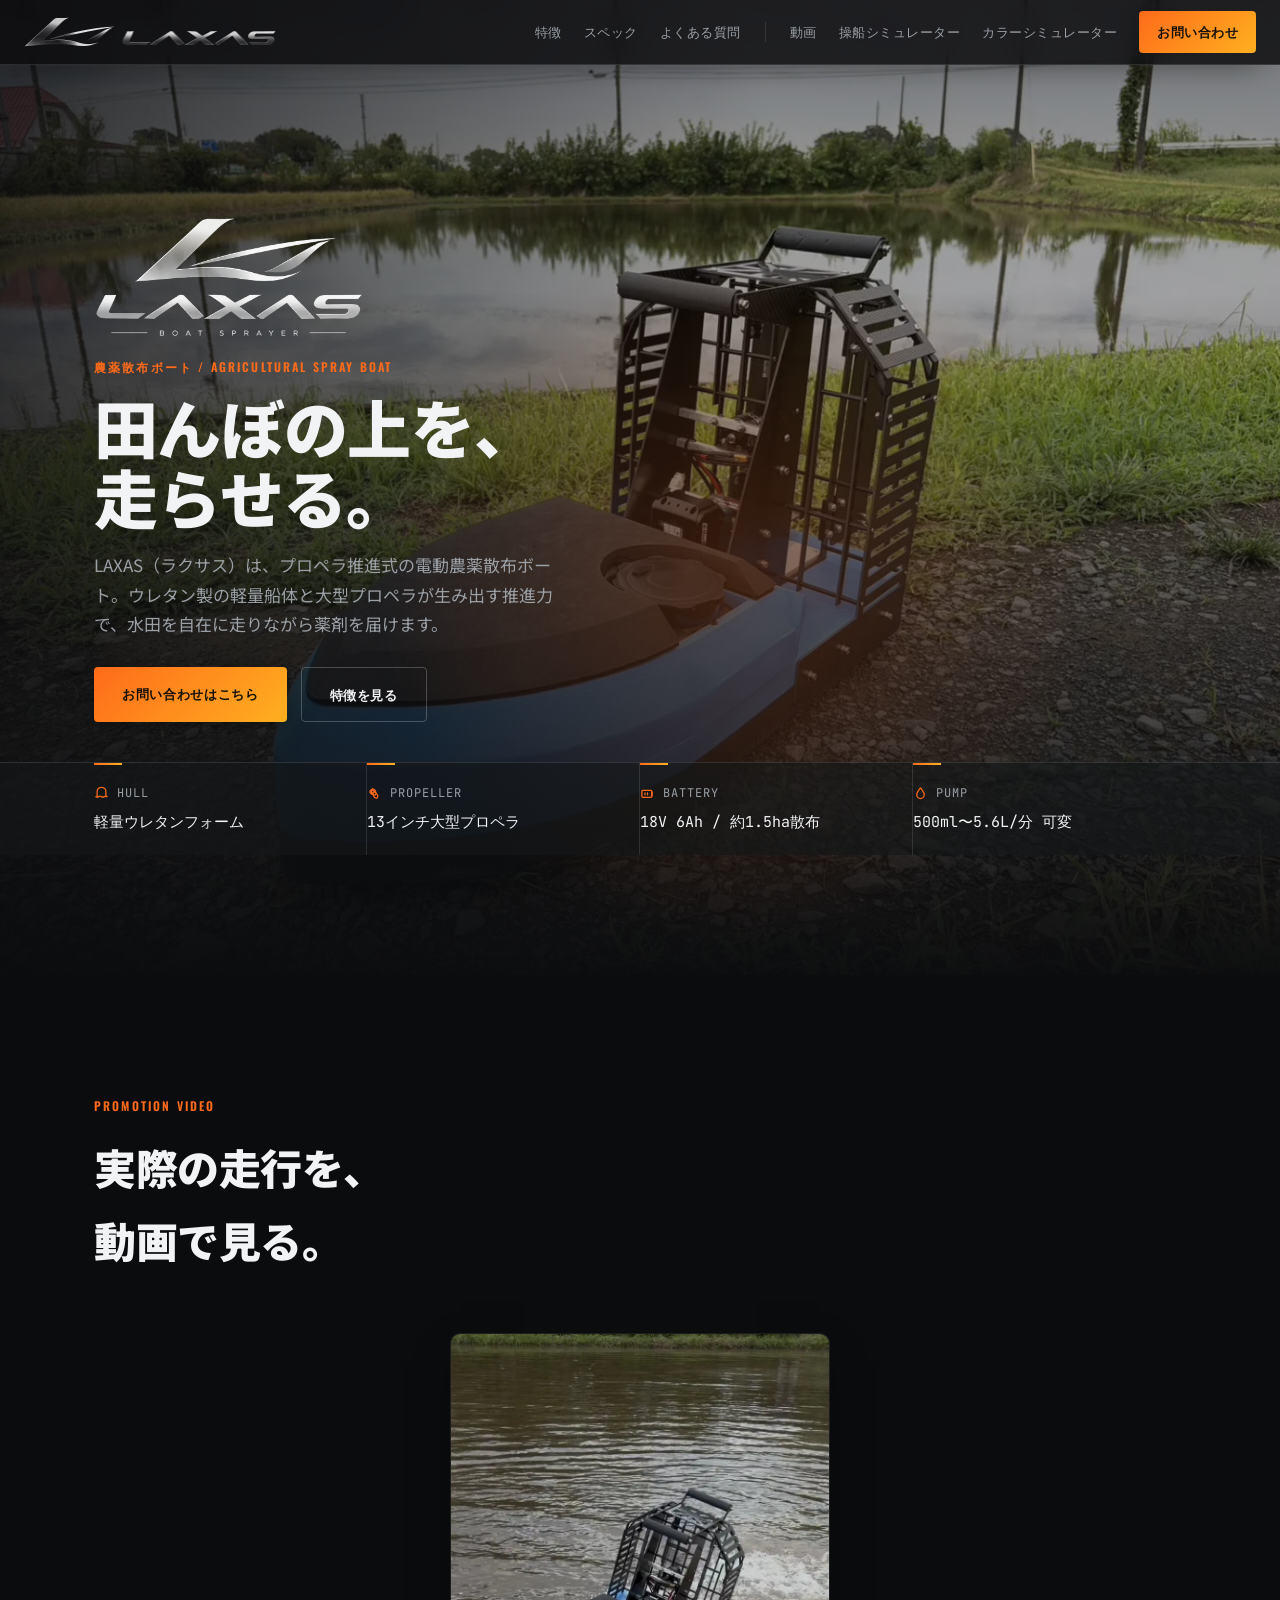
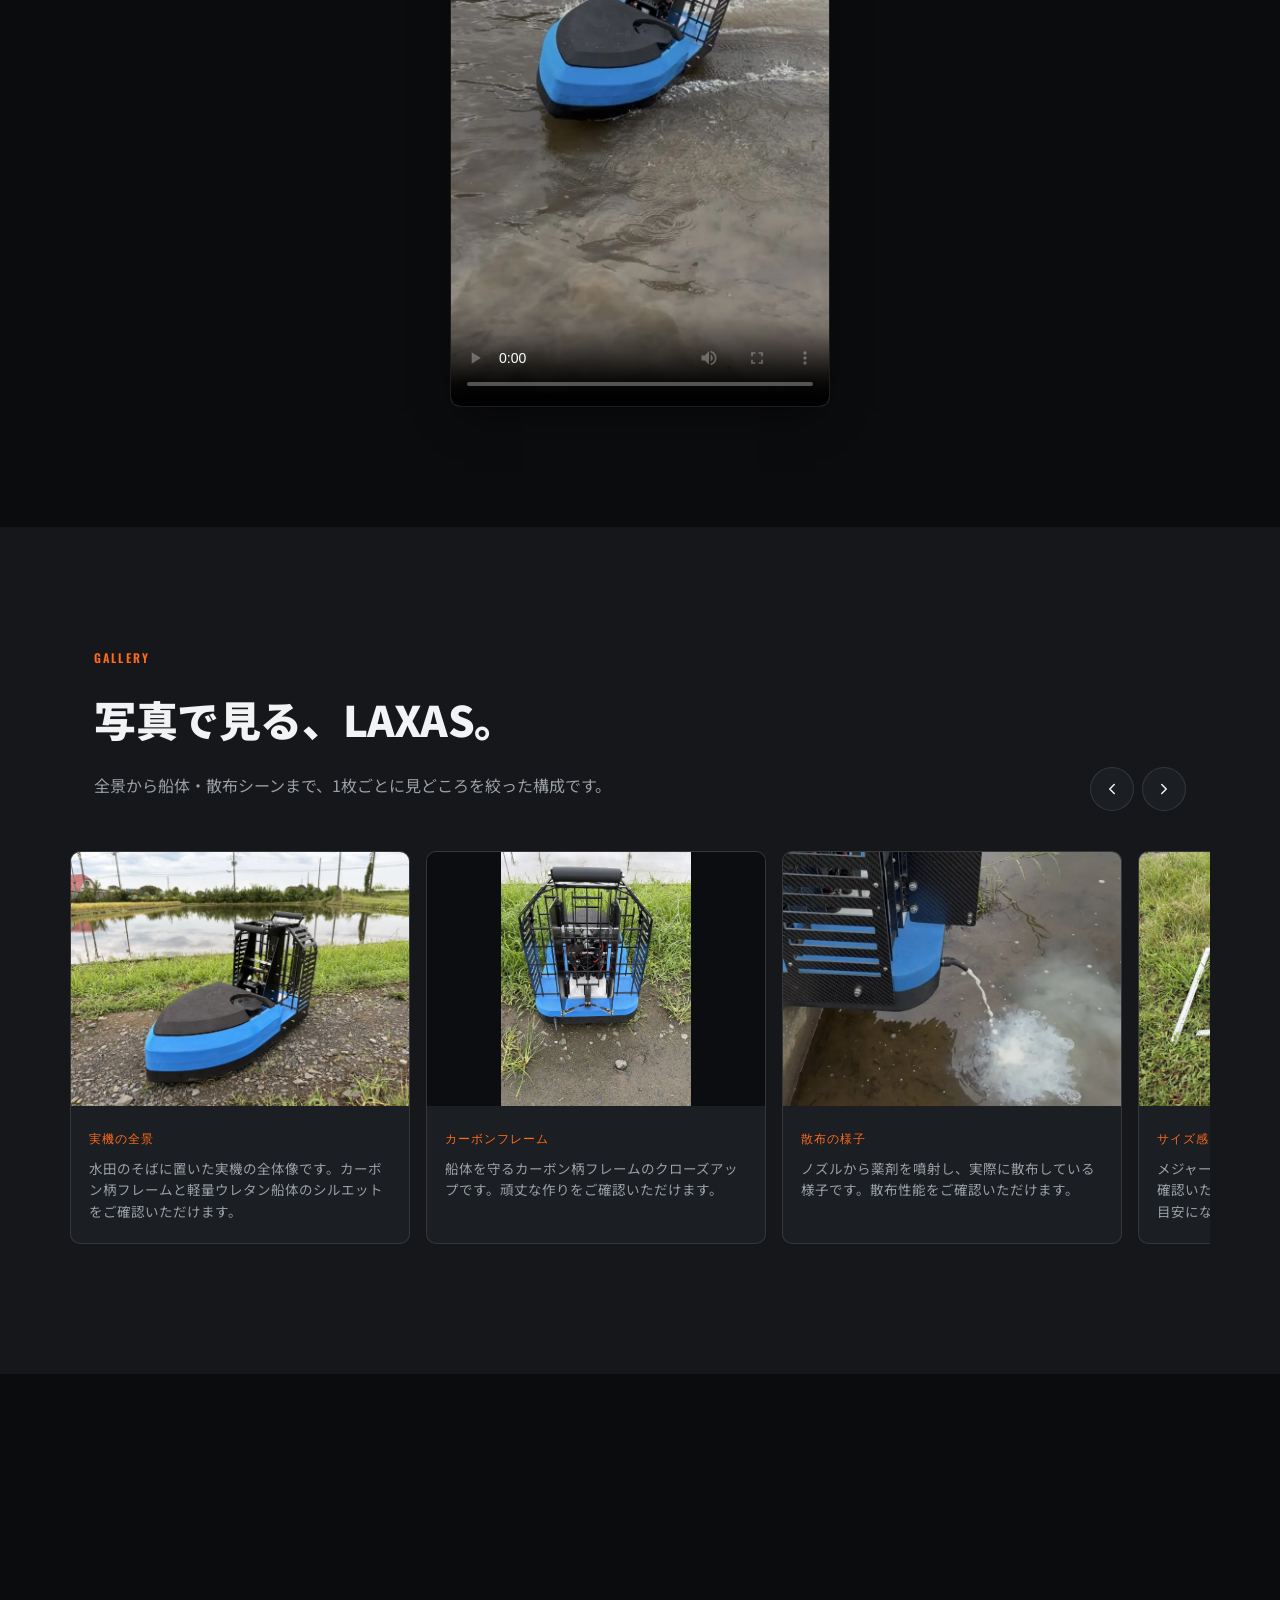
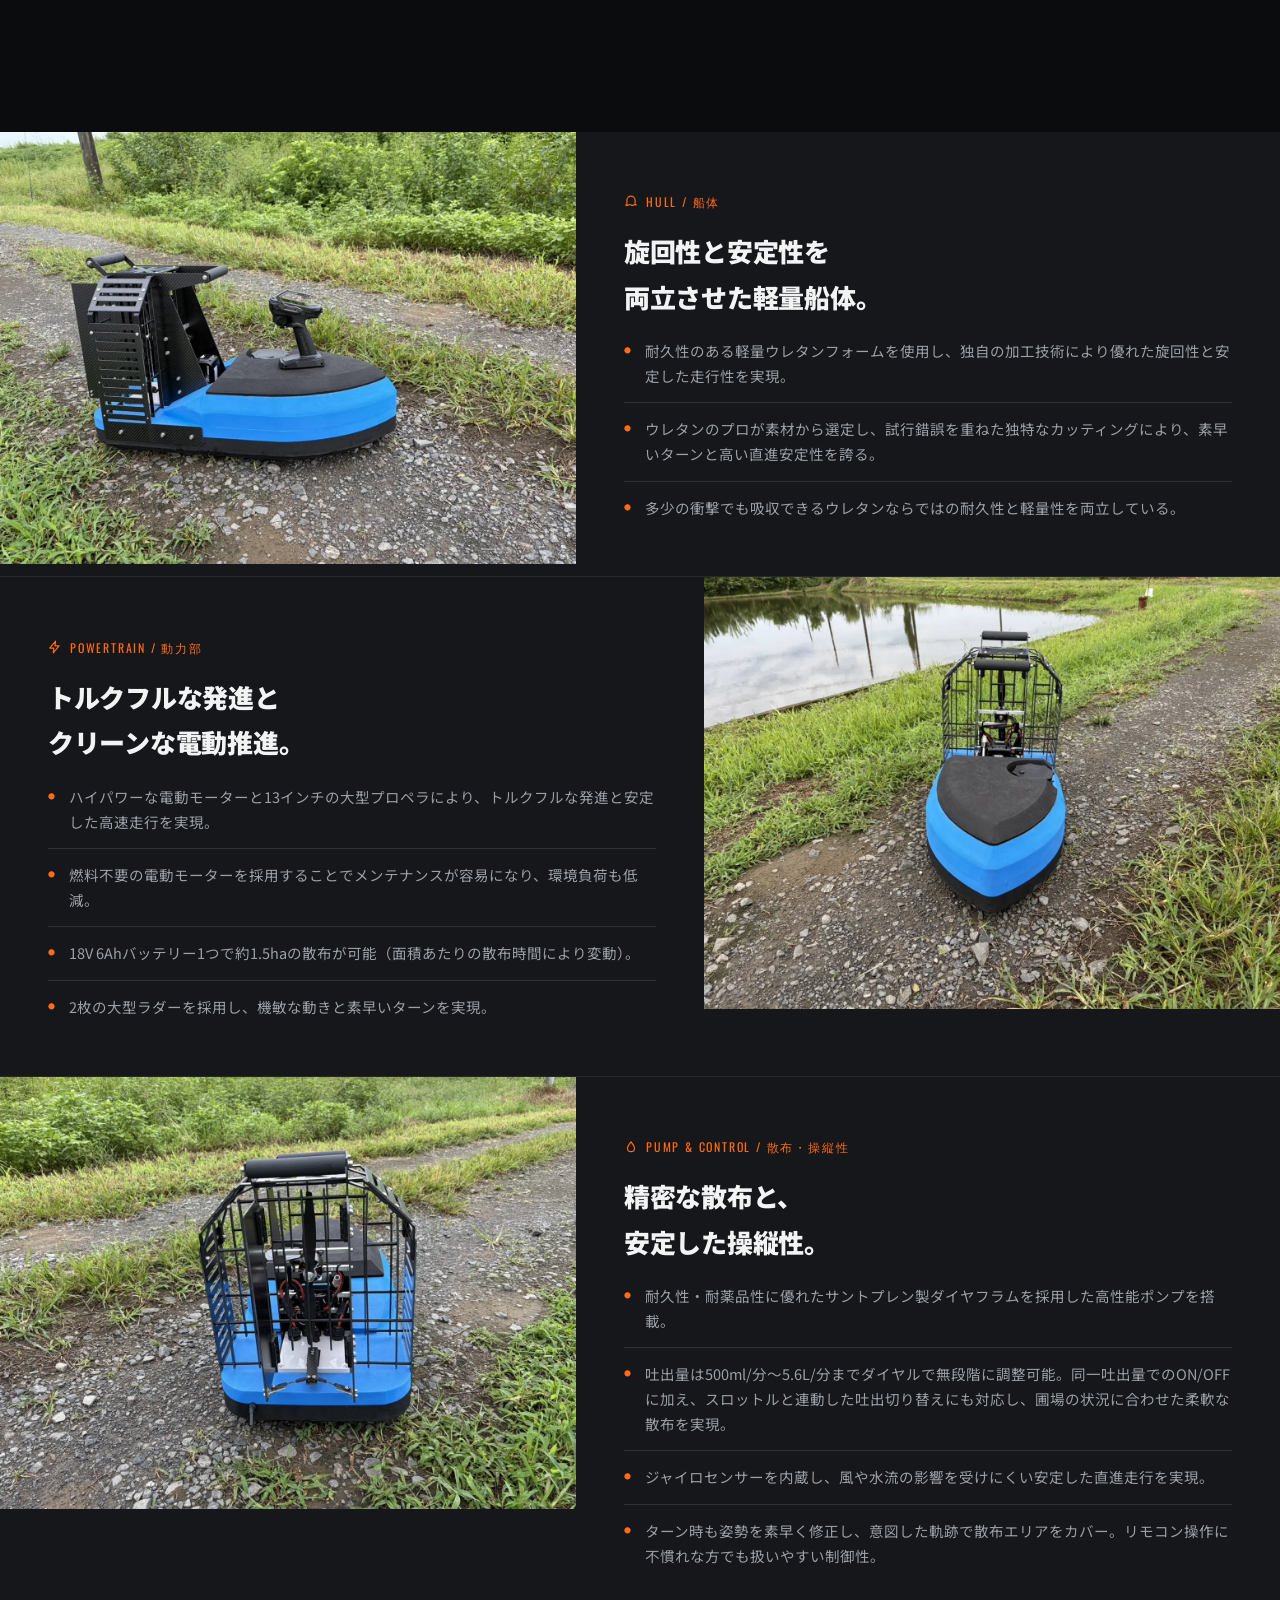
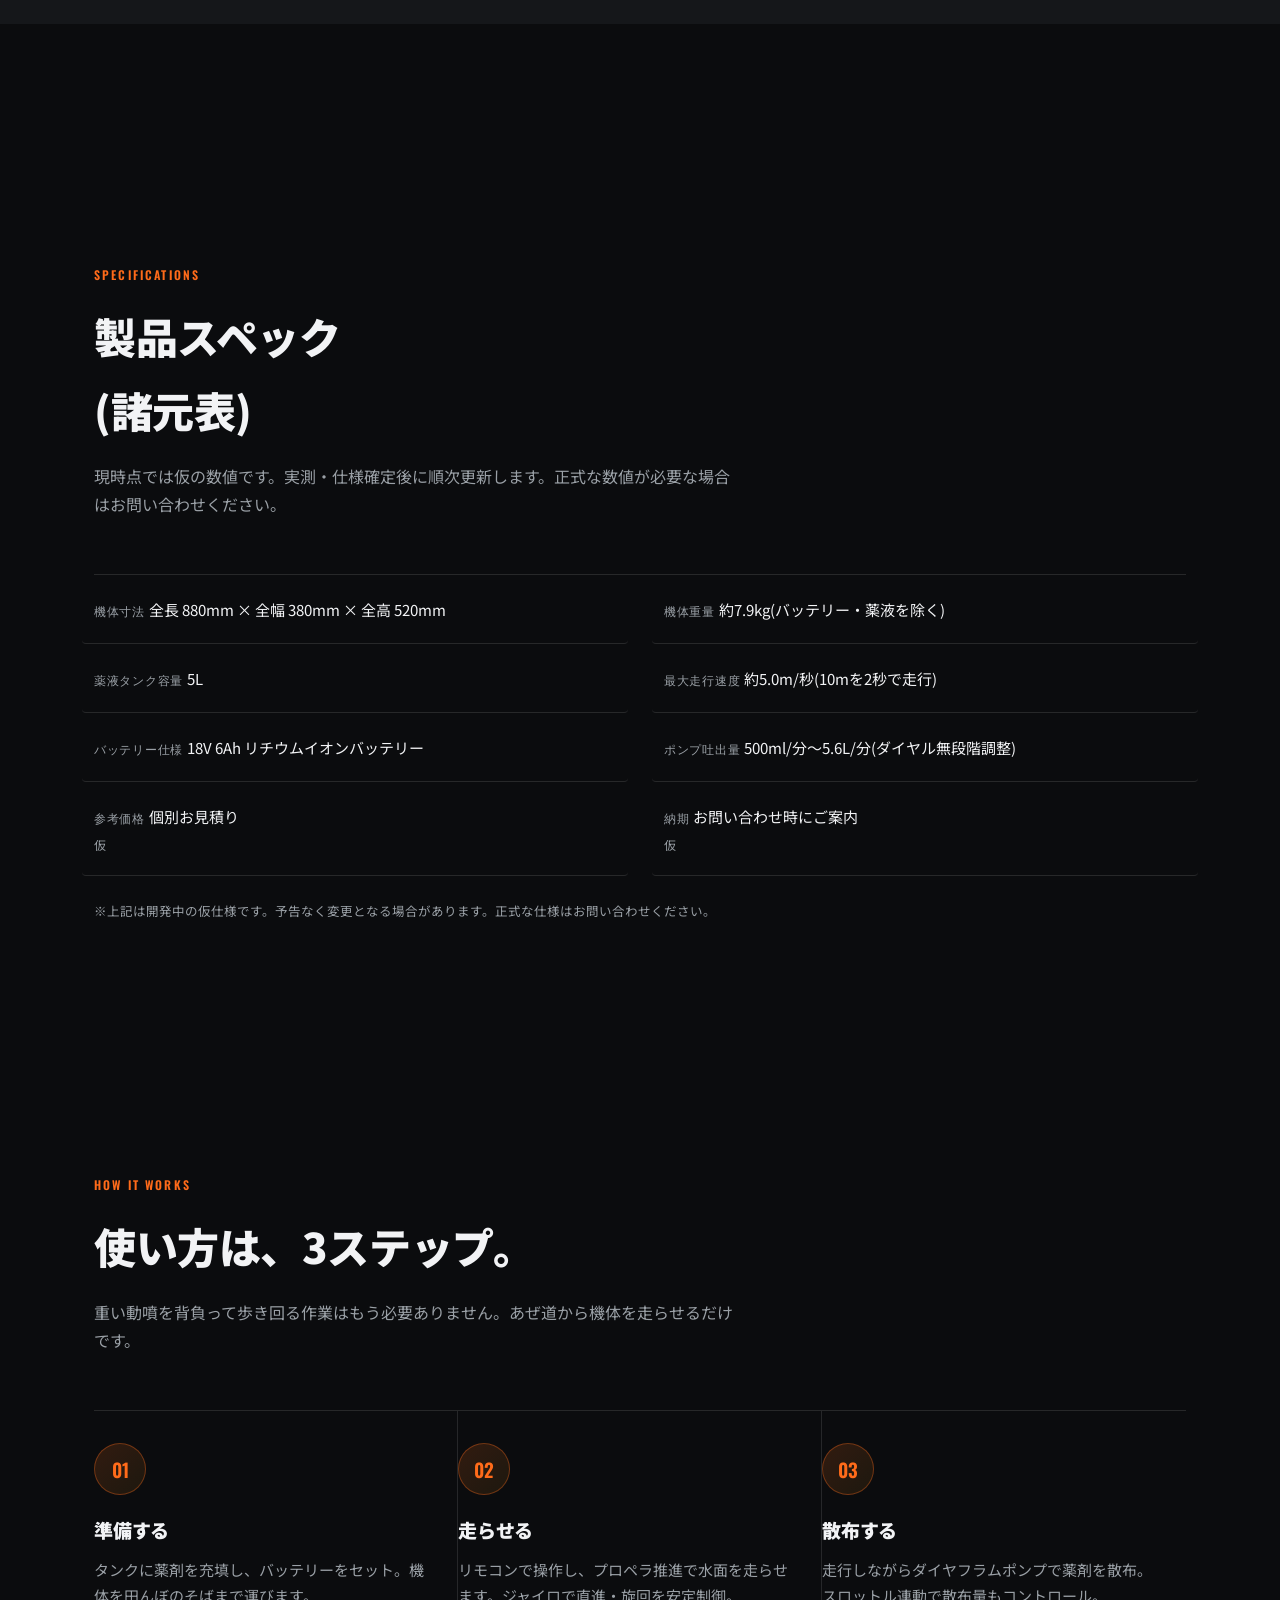
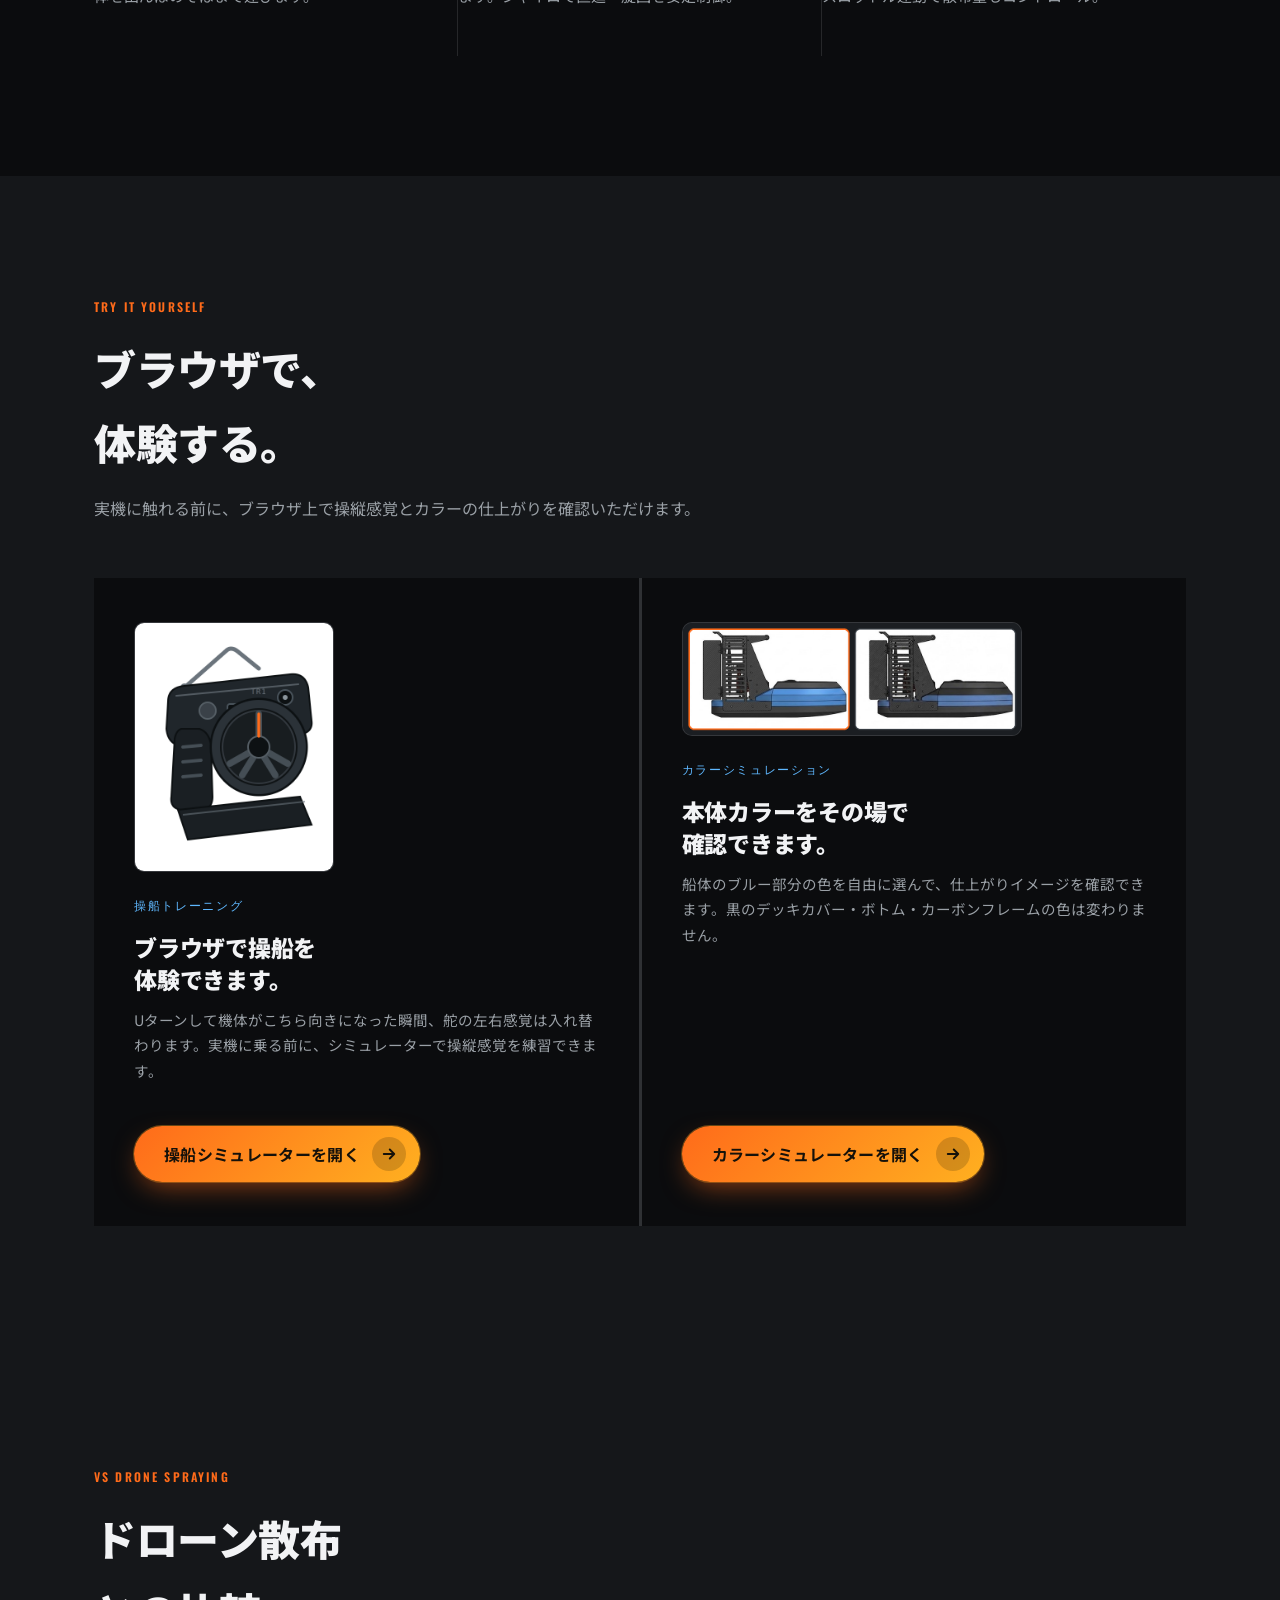
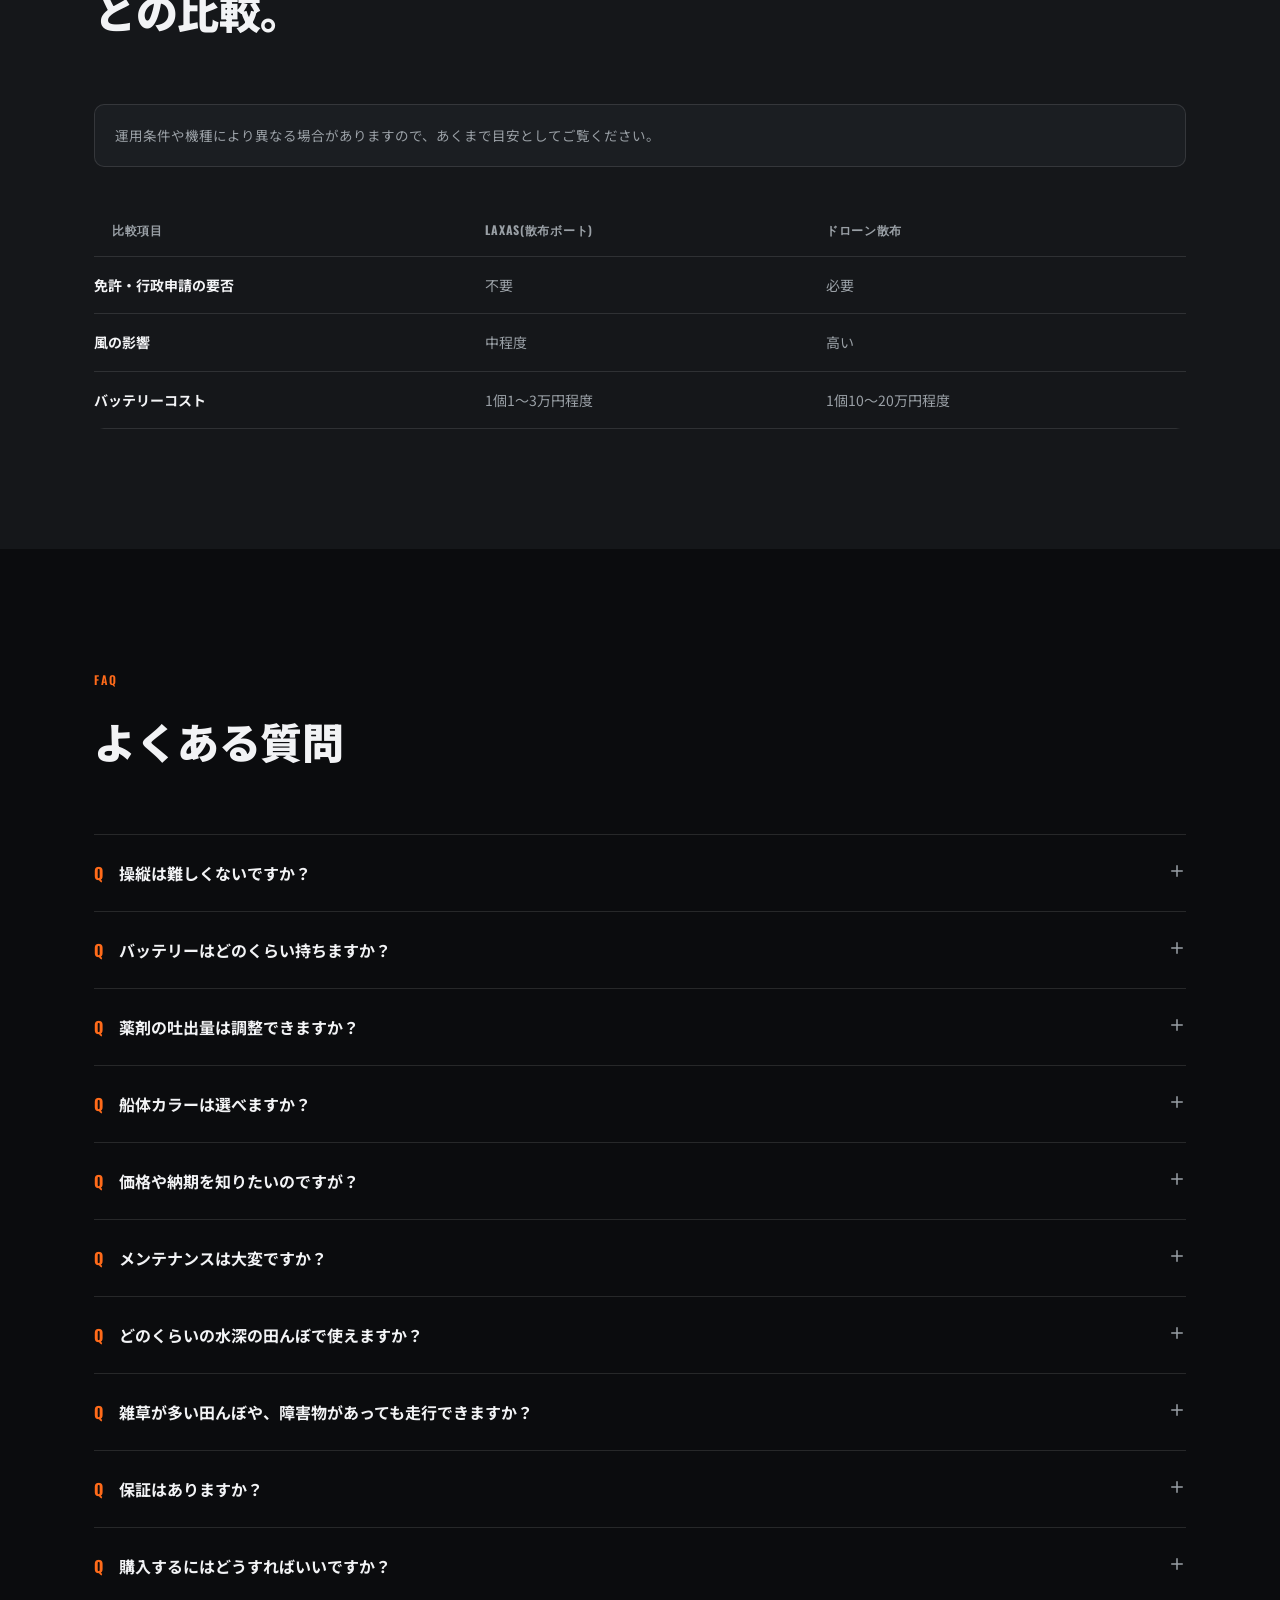
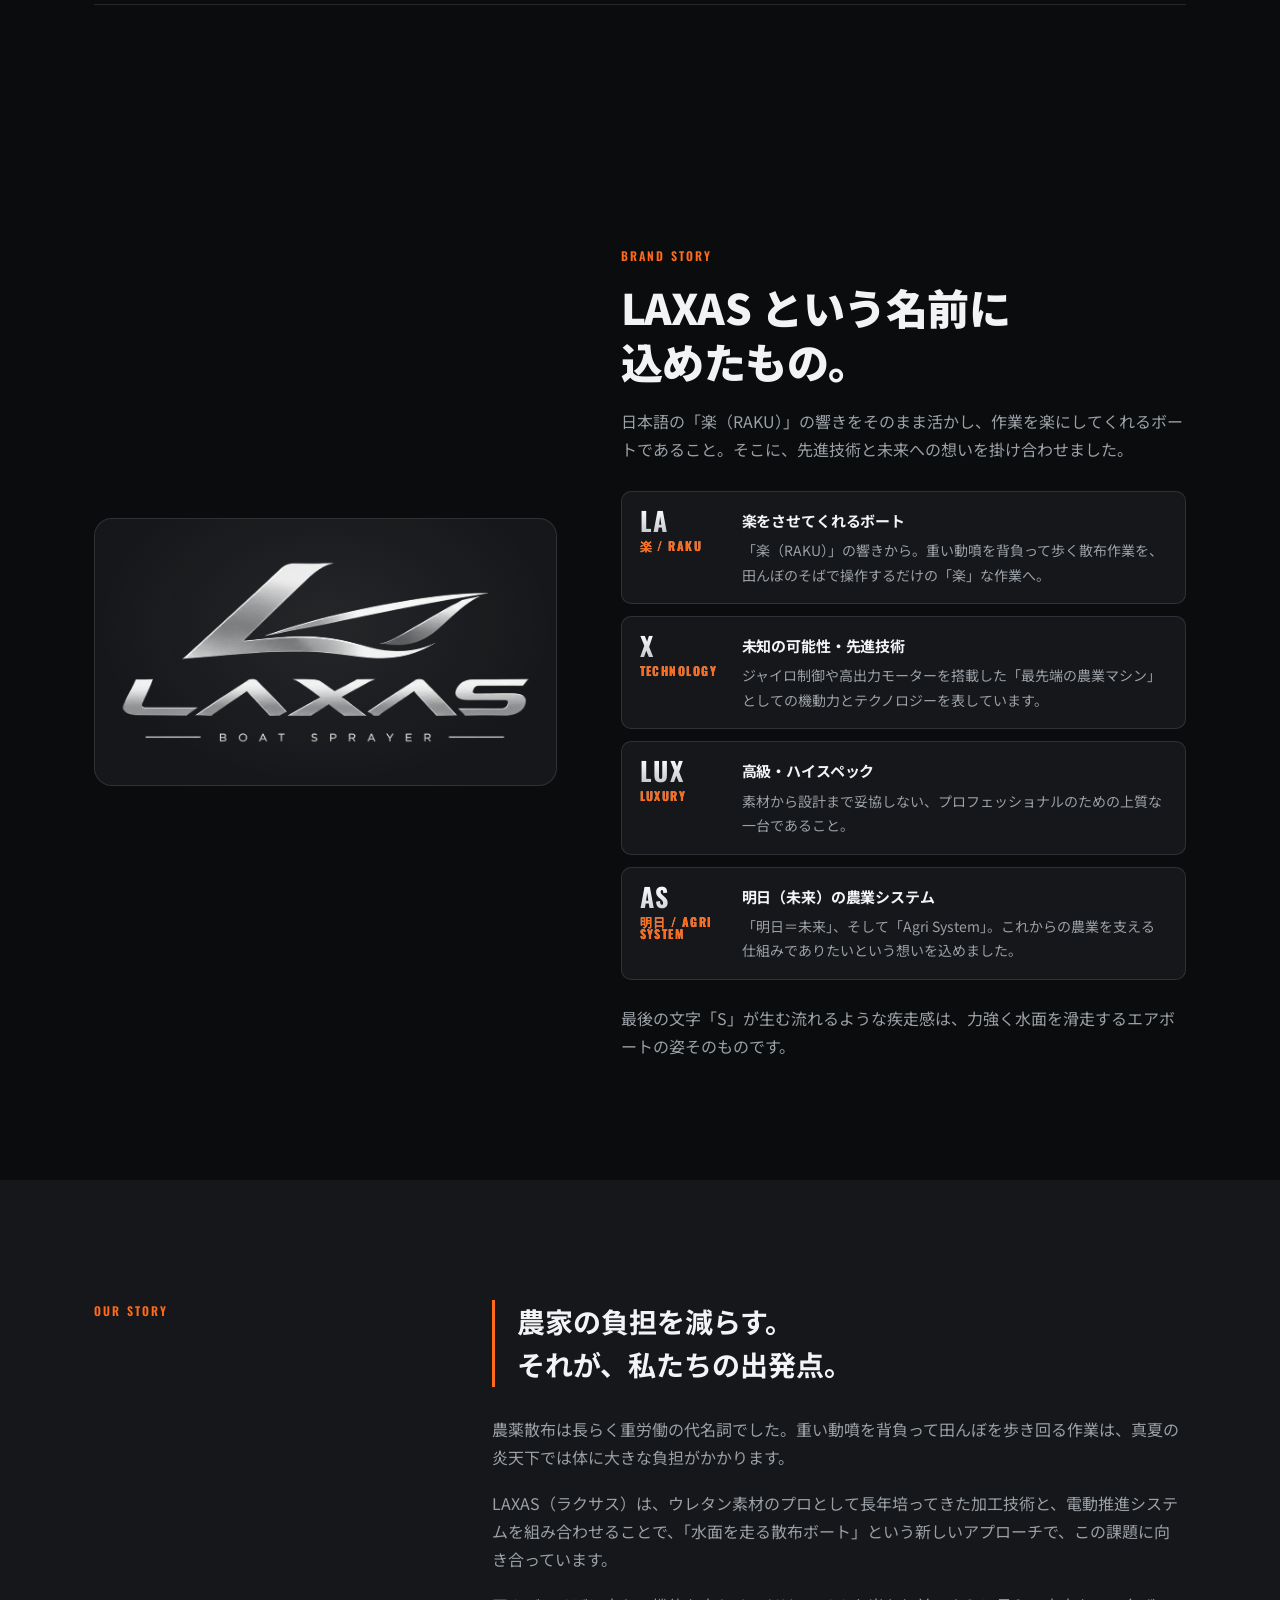
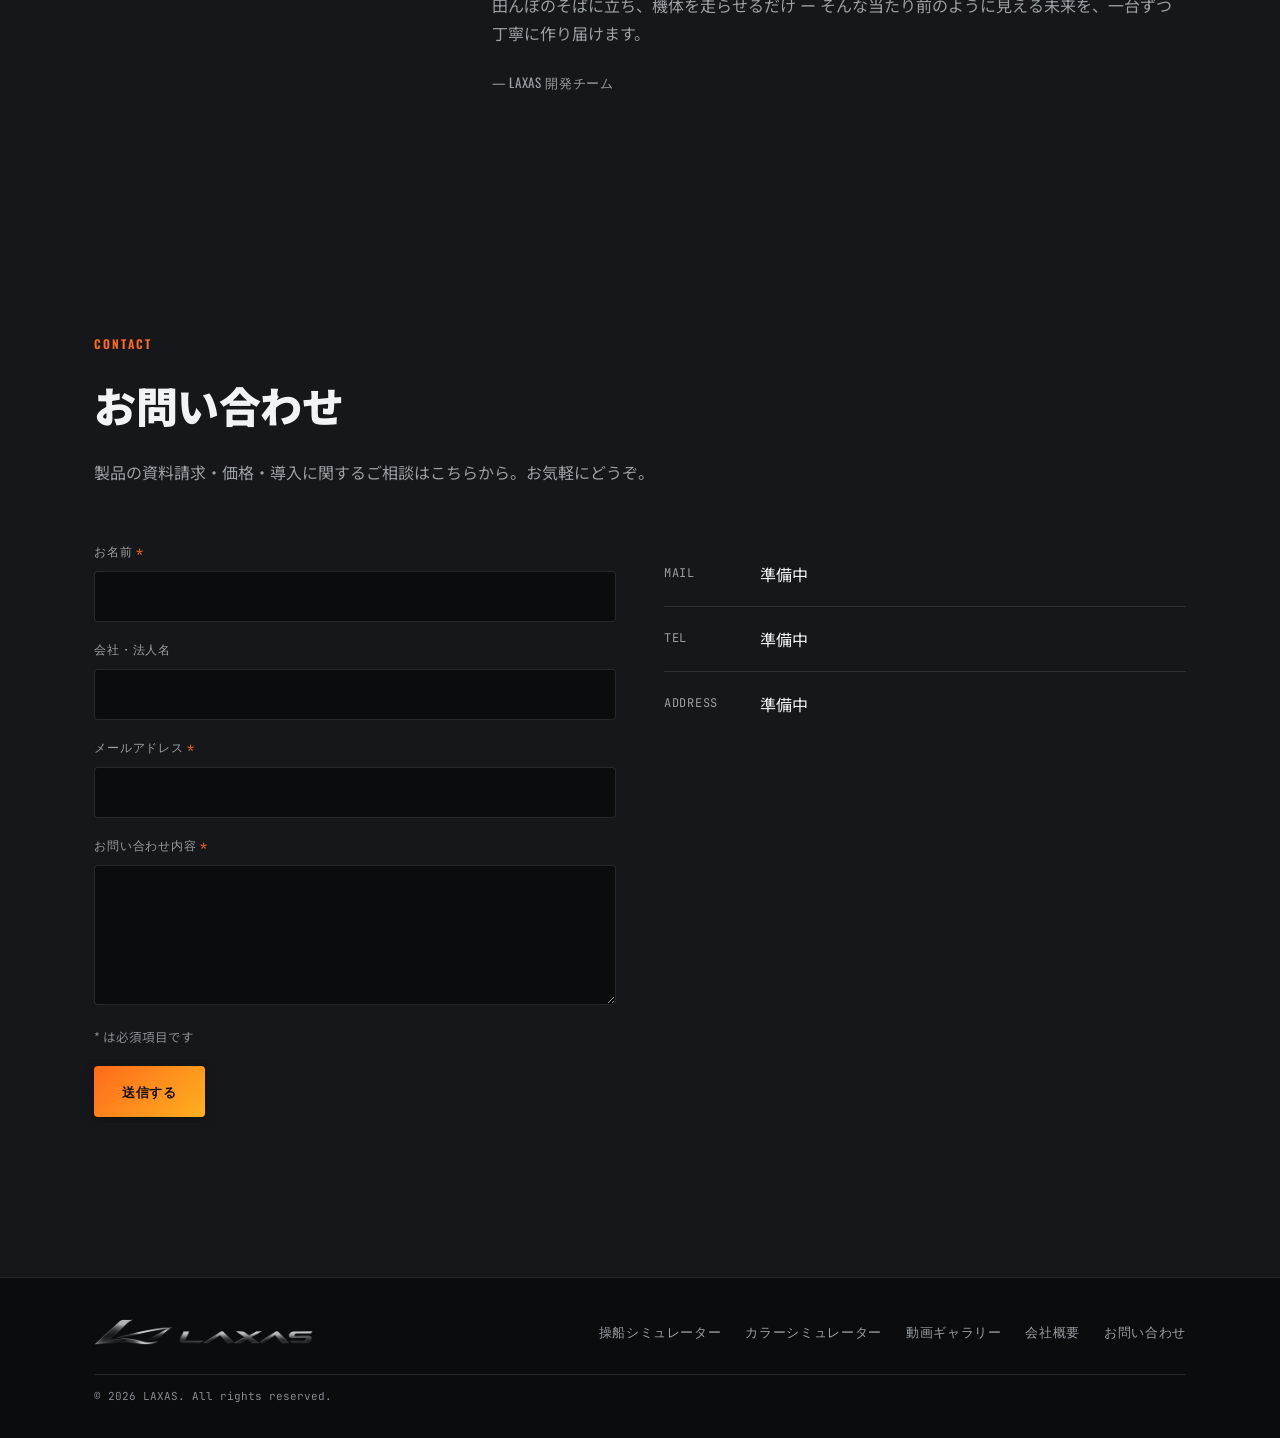
==== commit cef2ded2: "Add files via upload" ====
--- a/index.html
+++ b/index.html
@@ -211,22 +211,6 @@
     .feat-block,.feat-block.rev{grid-template-columns:1fr;direction:ltr;}
     .feat-block .fb-body{padding:36px 24px;}
   }
-
-  /* ─── Pump / Gyro (spec) ─── */
-  .specs{background:var(--panel);}
-  .spec-grid{display:grid;grid-template-columns:1fr 1fr;gap:3px;background:var(--line);}
-  @media(max-width:720px){.spec-grid{grid-template-columns:1fr;}}
-  .spec-card{background:var(--bg);padding:44px 40px;transition:background .25s var(--ease-out),box-shadow .25s var(--ease-out);}
-  .spec-card:hover{background:var(--panel-3);box-shadow:inset 0 1px 0 var(--line);}
-  .spec-card .sc-icon{
-    width:44px;height:44px;border-radius:50%;flex-shrink:0;
-    background:rgba(95,184,255,.12);border:1px solid rgba(95,184,255,.3);
-    display:flex;align-items:center;justify-content:center;margin-bottom:18px;
-  }
-  .spec-card .sc-icon svg{width:20px;height:20px;color:var(--blue);}
-  .spec-card .sc-tag{font-family:var(--cond);font-size:12px;text-transform:uppercase;letter-spacing:.14em;color:var(--blue);margin-bottom:16px;display:block;}
-  .spec-card h3{font-size:21px;}
-  .spec-card p{color:var(--ink-dim);font-size:14.5px;margin-top:14px;line-height:1.75;}
 
   /* ─── Process ─── */
   .process{background:var(--bg);}
@@ -626,7 +610,7 @@
   <div class="wrap">
     <div class="section-head reveal">
       <div class="eyebrow">FEATURES</div>
-      <h2>こだわり抜いた、<br>2つの設計。</h2>
+      <h2>こだわり抜いた、<br>3つの設計。</h2>
     </div>
   </div>
 
@@ -671,34 +655,26 @@
       </div>
     </div>
 
-  </div>
-</section>
-
-<!-- ─── Pump / Gyro (スペック) ─── -->
-<section class="specs" id="specs">
-  <div class="wrap">
-    <div class="section-head reveal">
-      <div class="eyebrow">PUMP & CONTROL / SPEC</div>
-      <h2>散布性能と操縦性。</h2>
-    </div>
-    <div class="spec-grid reveal">
-      <div class="spec-card">
-        <div class="sc-icon">
+    <!-- ポンプ・操縦性(旧「散布性能と操縦性」セクションを特徴の3つ目として統合) -->
+    <div class="feat-block reveal" id="specs">
+      <div class="fb-img">
+        <img src="img02.webp" alt="機体後方から見た操縦・散布ユニット" loading="lazy">
+      </div>
+      <div class="fb-body">
+        <span class="fb-tag">
           <svg viewBox="0 0 24 24" fill="none" stroke="currentColor" stroke-width="2" stroke-linecap="round" stroke-linejoin="round" aria-hidden="true"><path d="M12 3c3 4 6 7.5 6 11a6 6 0 0 1-12 0c0-3.5 3-7 6-11z"/></svg>
-        </div>
-        <span class="sc-tag">Pump / ポンプ</span>
-        <h3>精密に、確実に。<br>高性能ダイヤフラムポンプ。</h3>
-        <p>耐久性・耐薬品性に優れたサントプレン製ダイヤフラムを採用した高性能ポンプを搭載。吐出量は500ml/分〜5.6L/分までダイヤルで無段階に調整可能。同一吐出量でのON/OFFはもちろん、スロットルと連動した吐出切り替えにも対応し、圃場の状況に合わせた柔軟な散布を実現します。</p>
-      </div>
-      <div class="spec-card">
-        <div class="sc-icon">
-          <svg viewBox="0 0 24 24" fill="none" stroke="currentColor" stroke-width="2" stroke-linecap="round" stroke-linejoin="round" aria-hidden="true"><circle cx="12" cy="12" r="8"/><path d="M12 8v4l3 2"/></svg>
-        </div>
-        <span class="sc-tag">Gyro / 操縦性</span>
-        <h3>ジャイロ内蔵で、<br>直進性とターンが安定。</h3>
-        <p>ジャイロセンサーを内蔵することで、風や水流の影響を受けにくい安定した直進走行を実現。ターン時も姿勢を素早く修正し、意図した軌跡で散布エリアをカバーできます。リモコン操作に不慣れな方でも扱いやすい制御性を提供します。</p>
-      </div>
-    </div>
+          Pump &amp; Control / 散布・操縦性
+        </span>
+        <h3>精密な散布と、<br>安定した操縦性。</h3>
+        <ul class="feat-list">
+          <li>耐久性・耐薬品性に優れたサントプレン製ダイヤフラムを採用した高性能ポンプを搭載。</li>
+          <li>吐出量は500ml/分〜5.6L/分までダイヤルで無段階に調整可能。同一吐出量でのON/OFFに加え、スロットルと連動した吐出切り替えにも対応し、圃場の状況に合わせた柔軟な散布を実現。</li>
+          <li>ジャイロセンサーを内蔵し、風や水流の影響を受けにくい安定した直進走行を実現。</li>
+          <li>ターン時も姿勢を素早く修正し、意図した軌跡で散布エリアをカバー。リモコン操作に不慣れな方でも扱いやすい制御性。</li>
+        </ul>
+      </div>
+    </div>
+
   </div>
 </section>
 
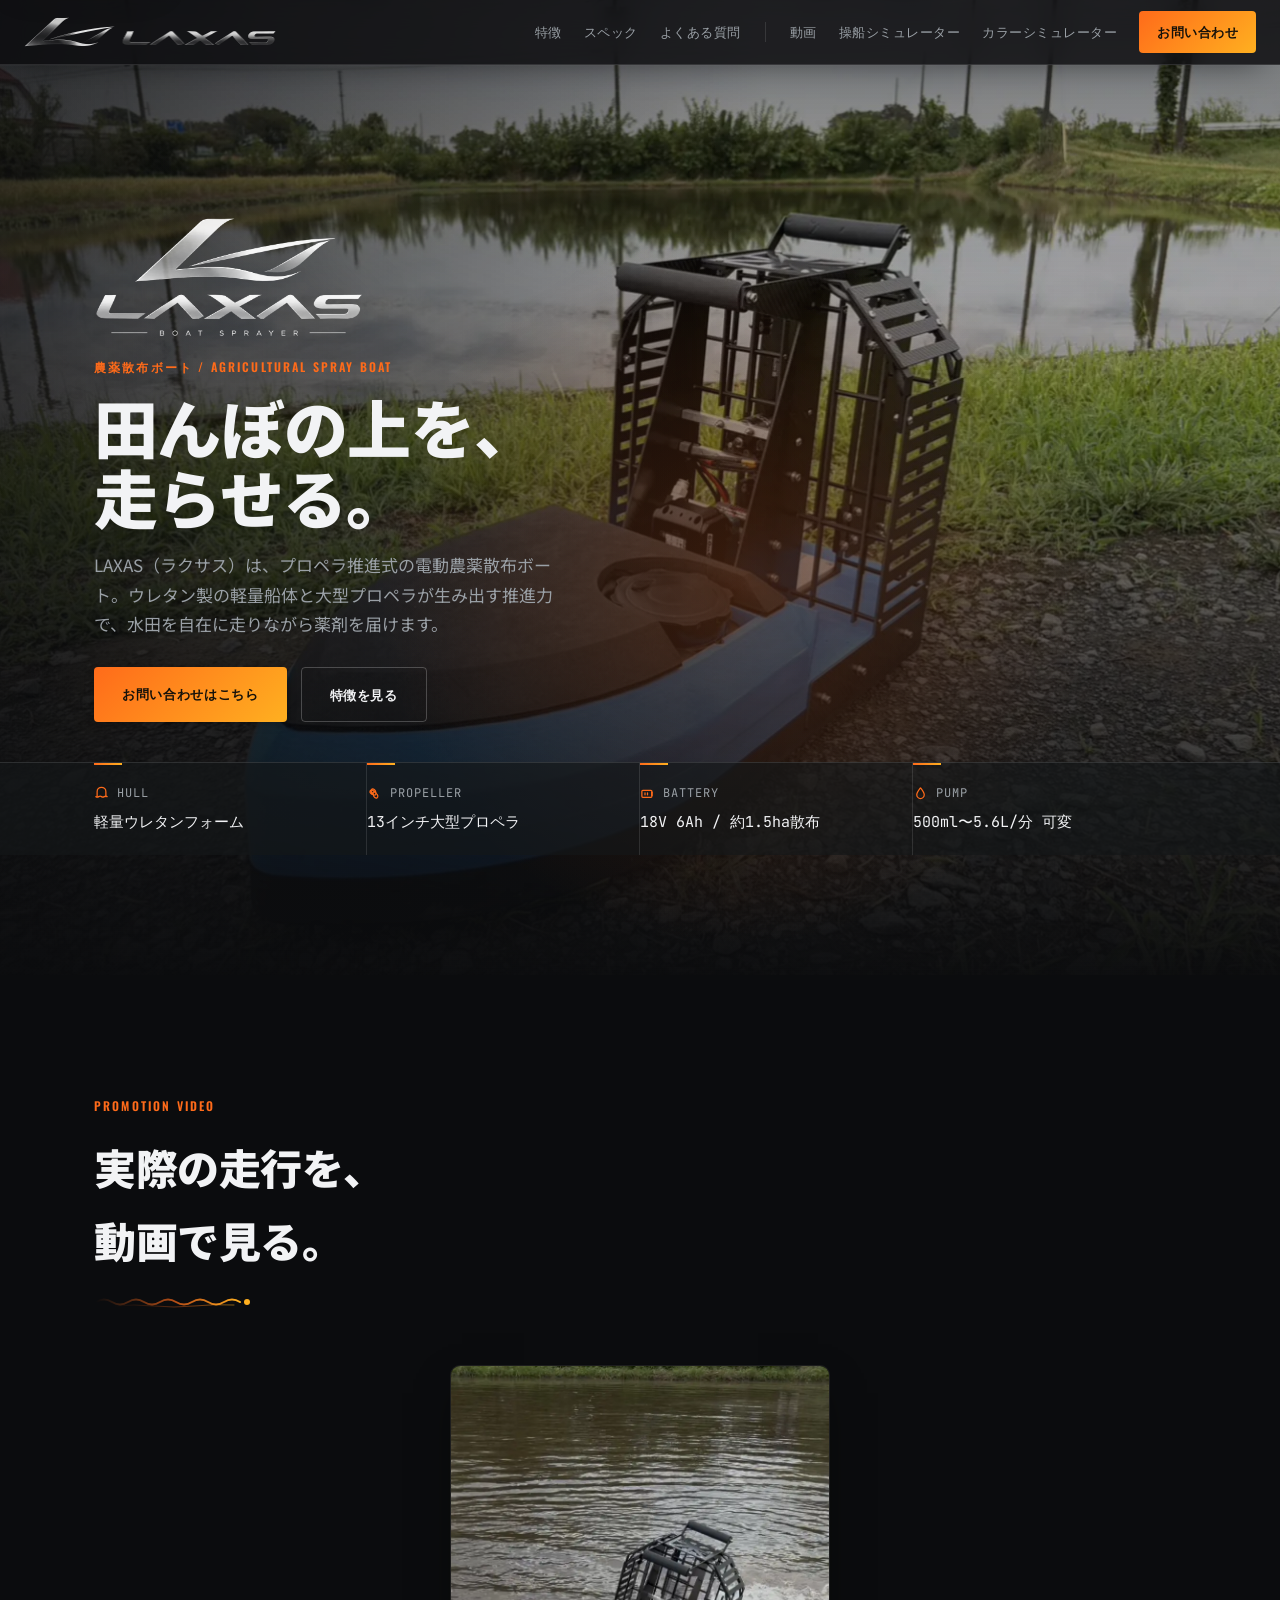
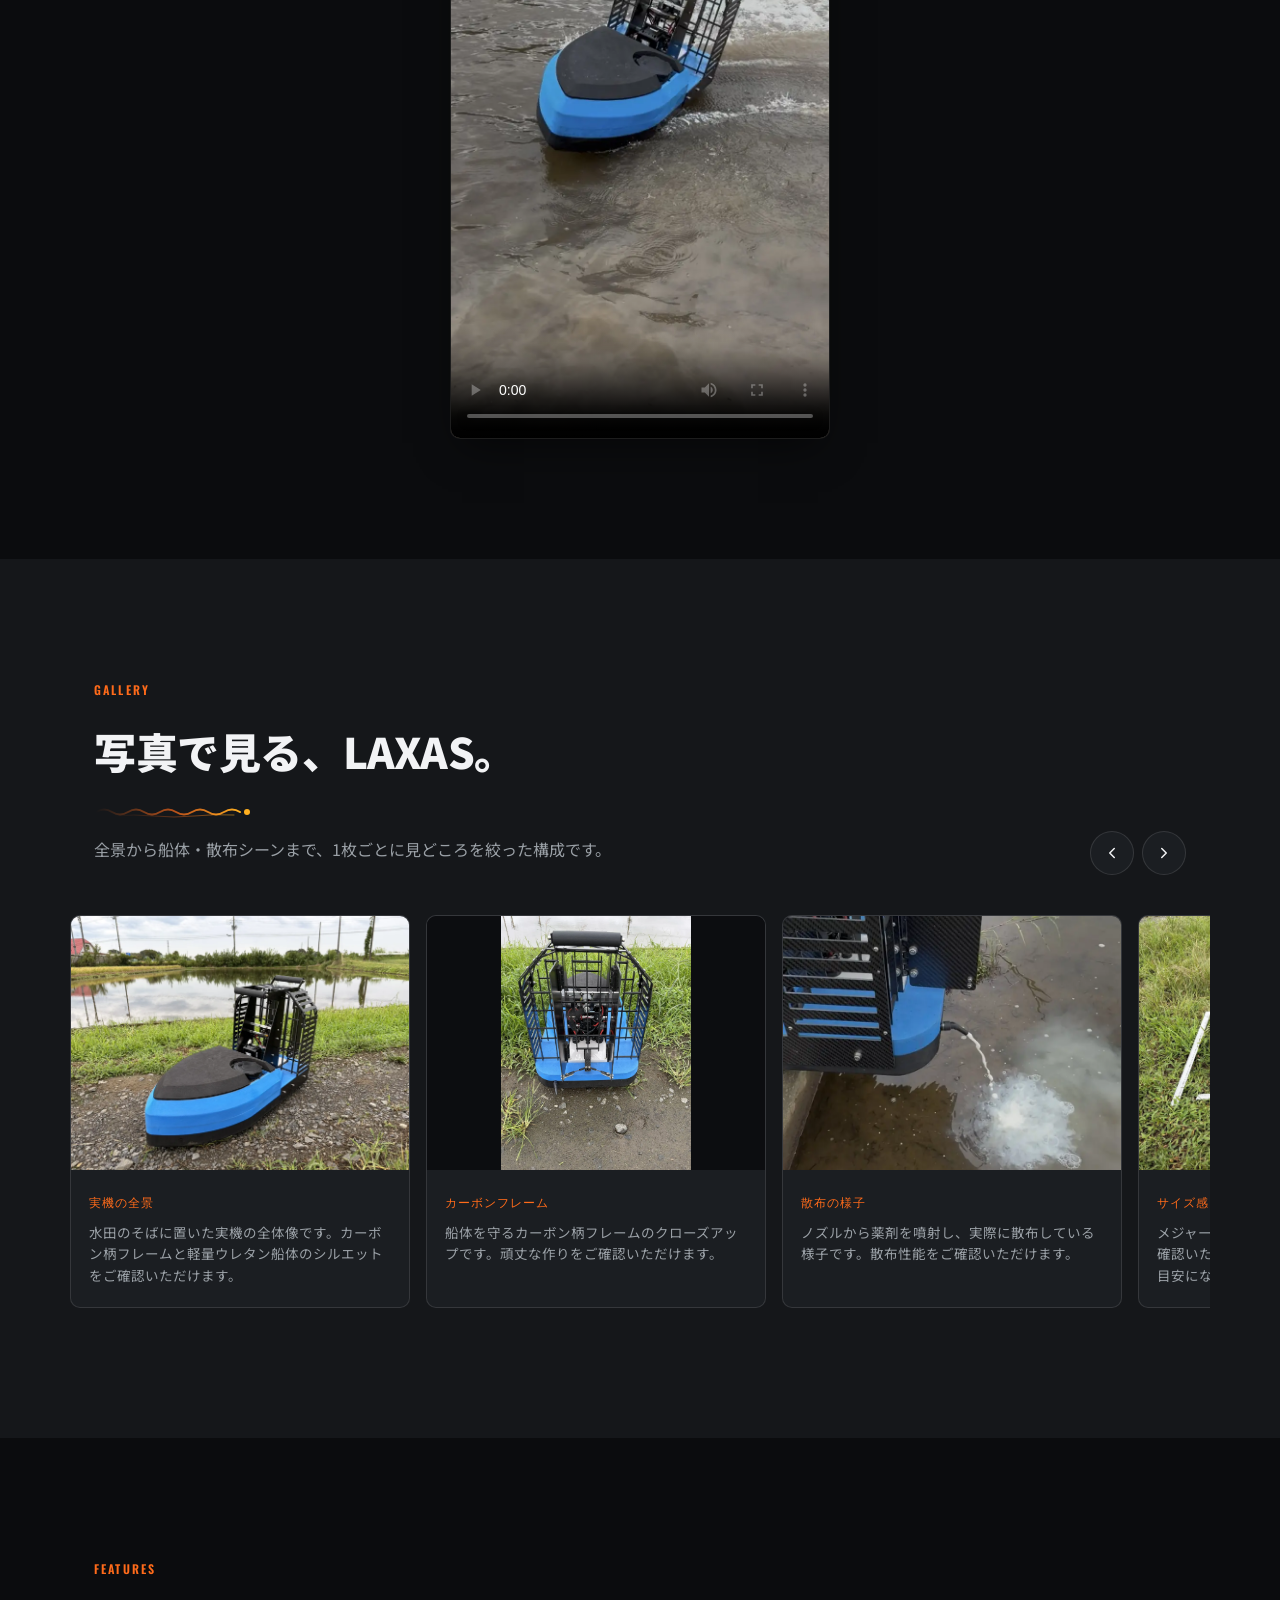
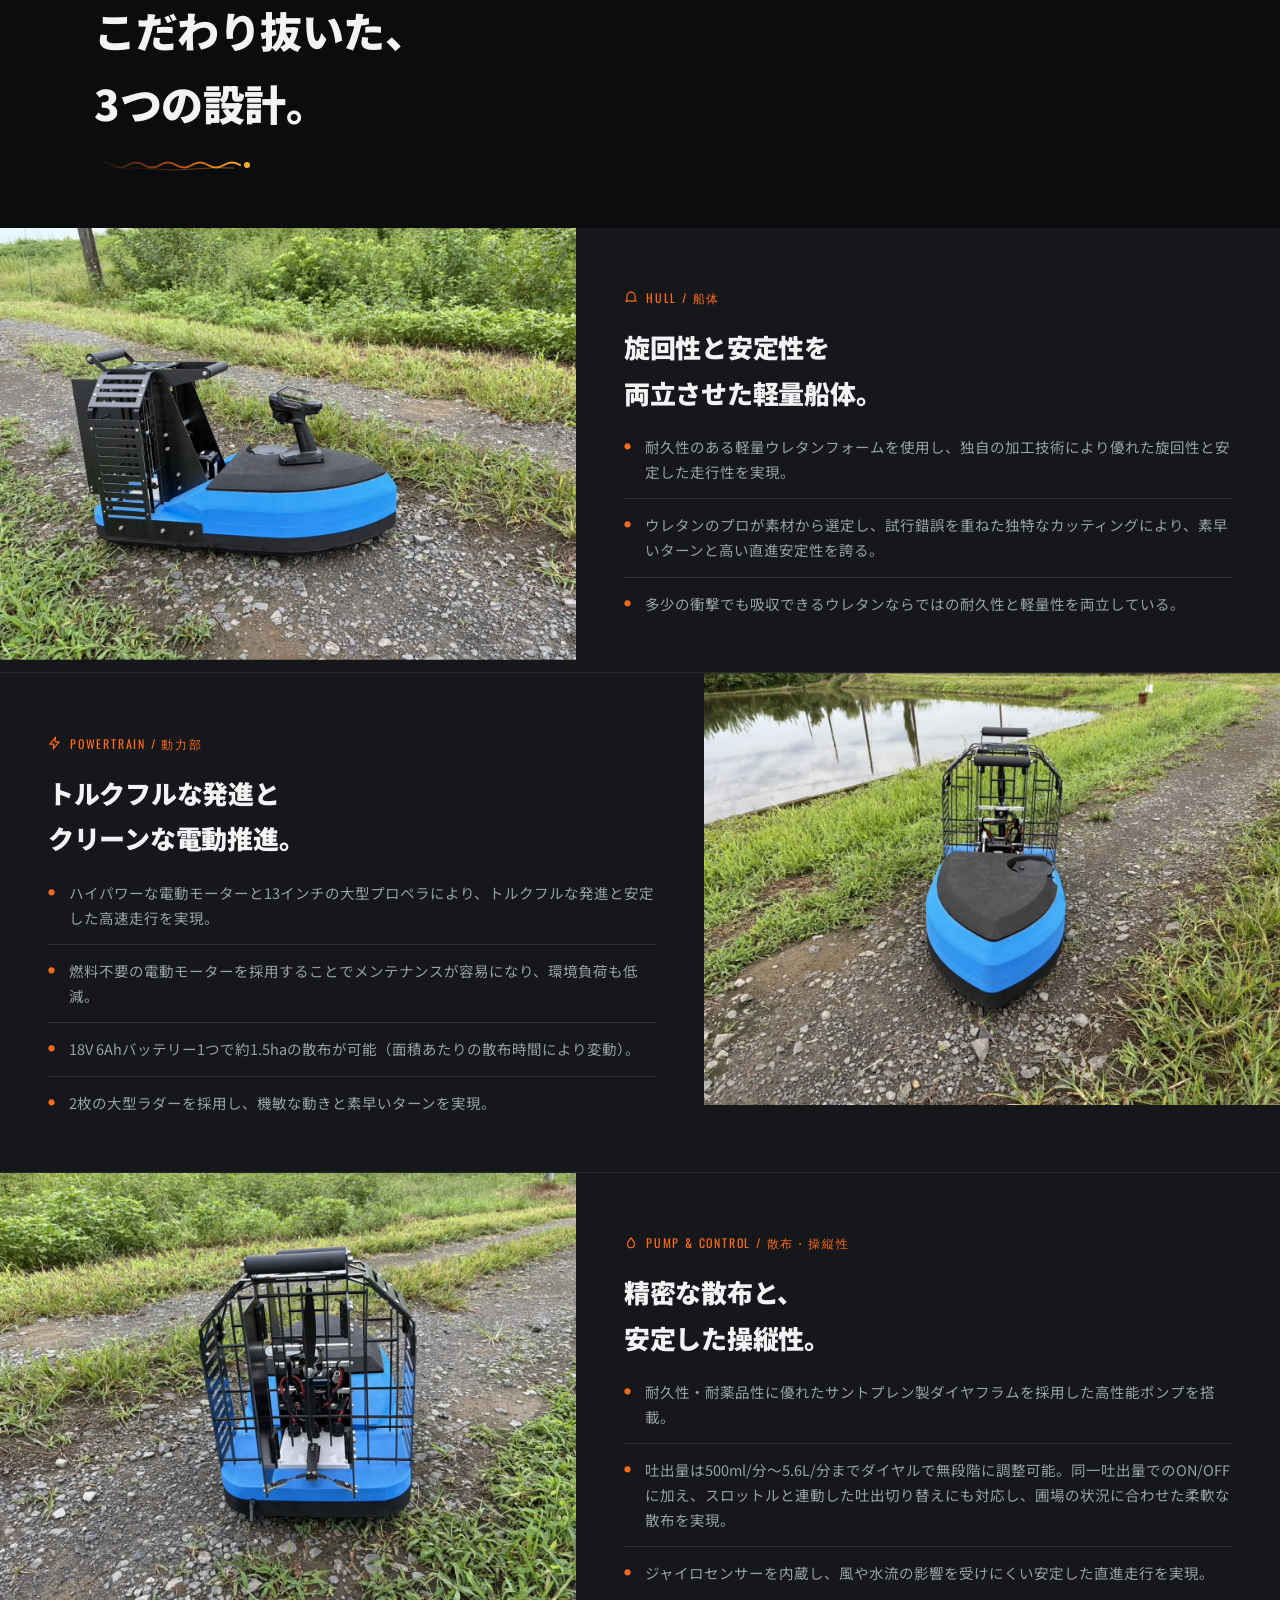
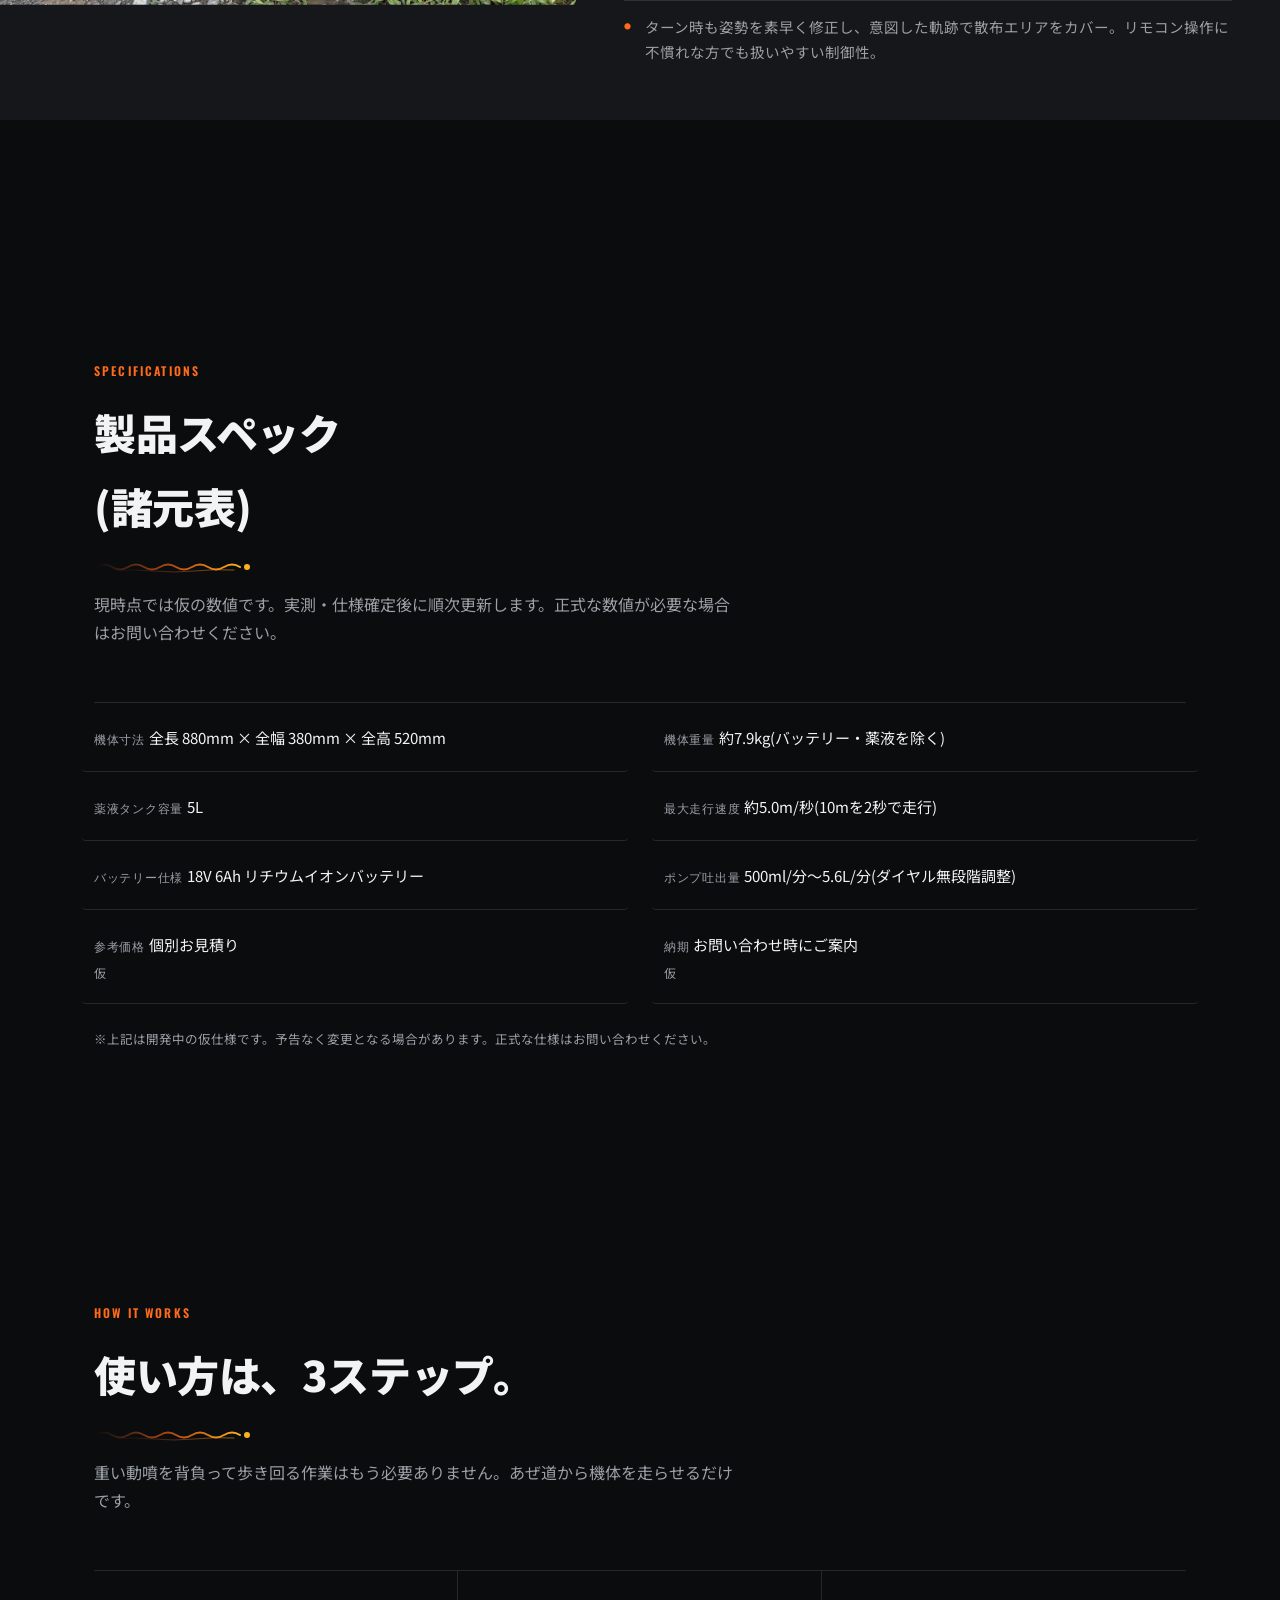
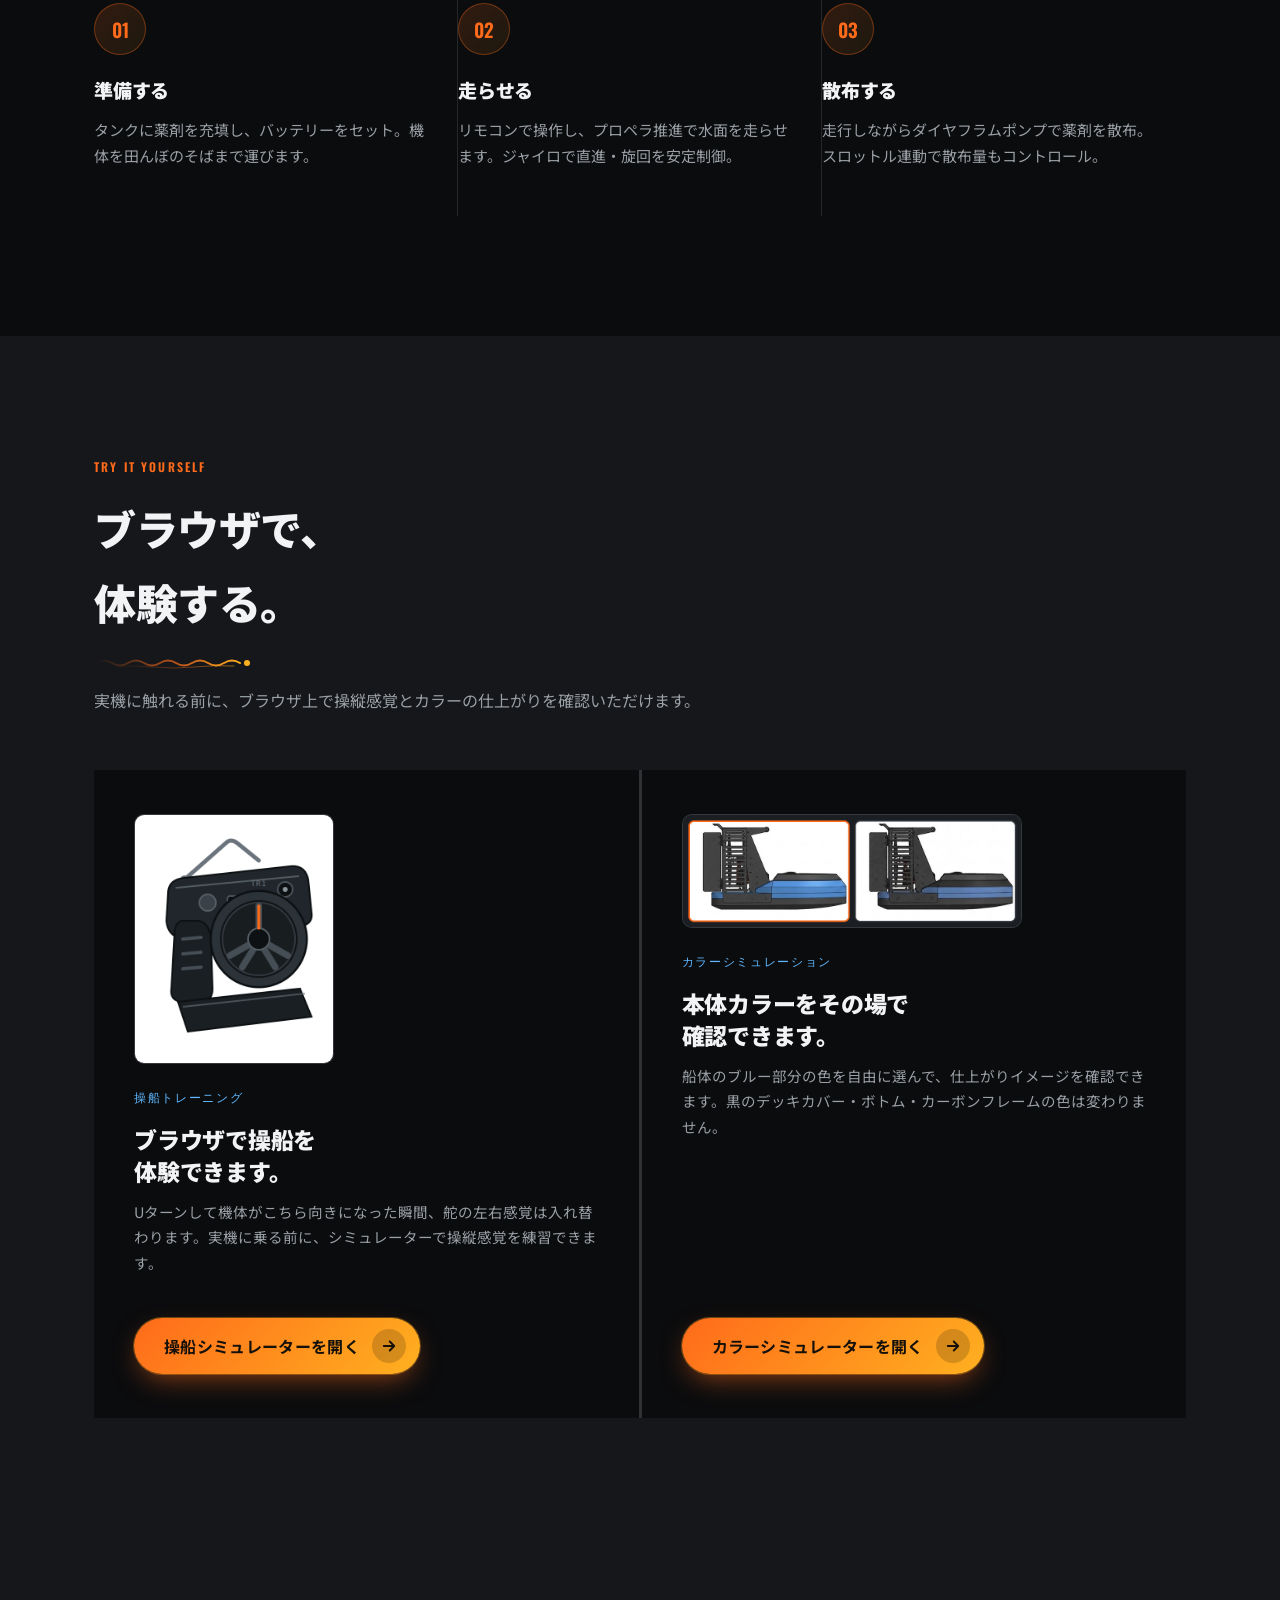
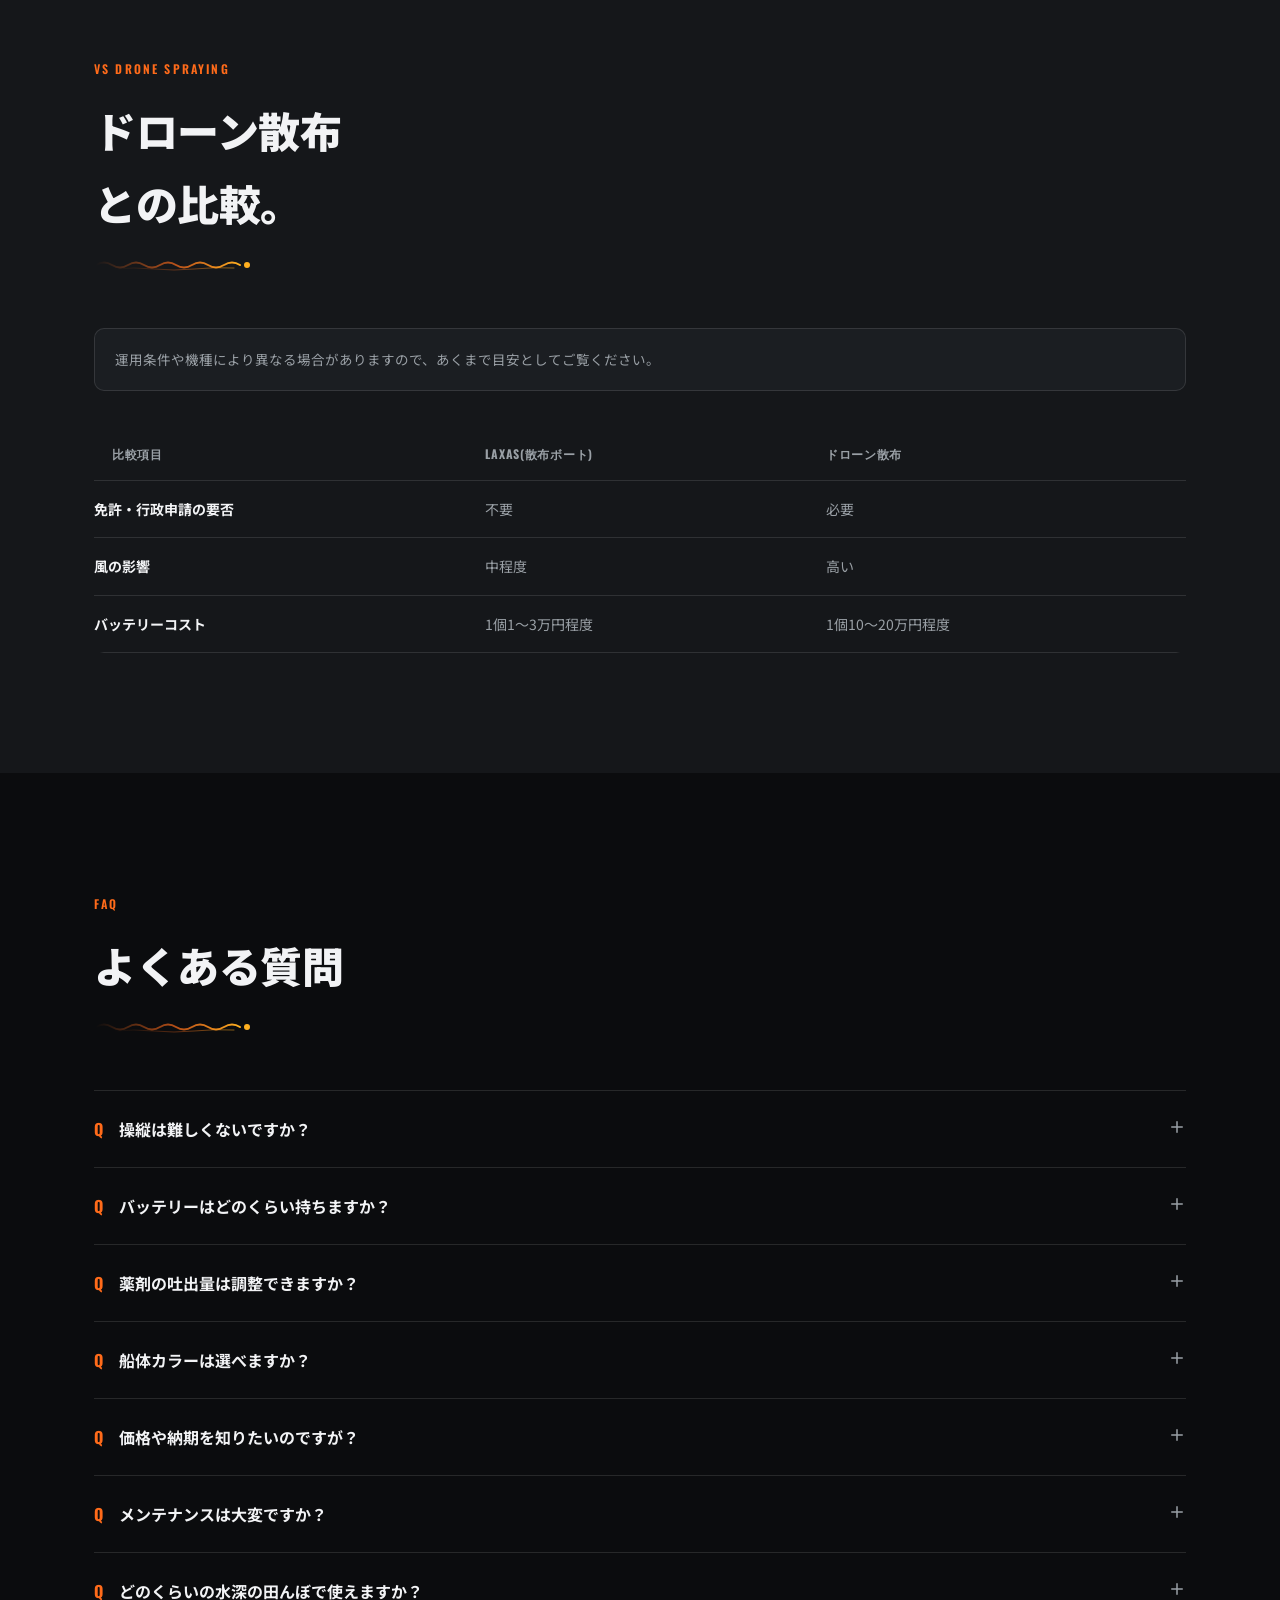
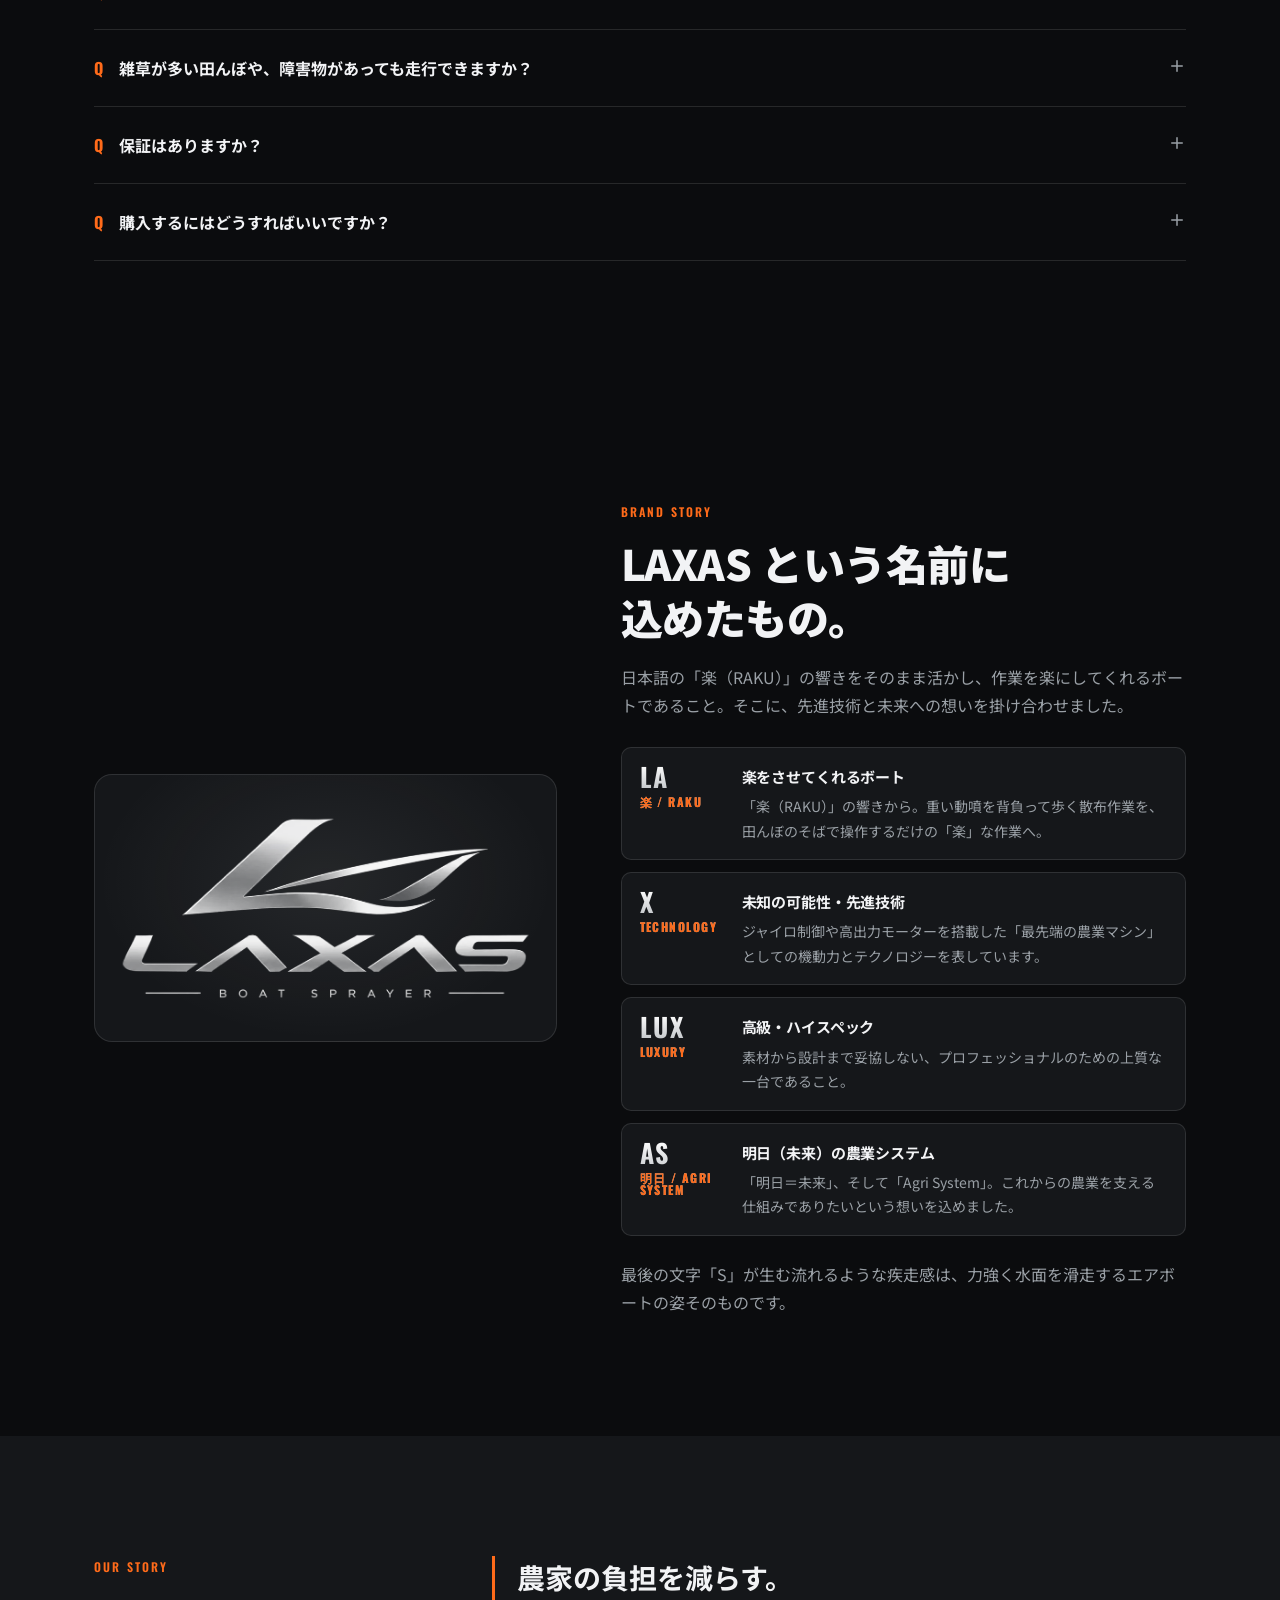
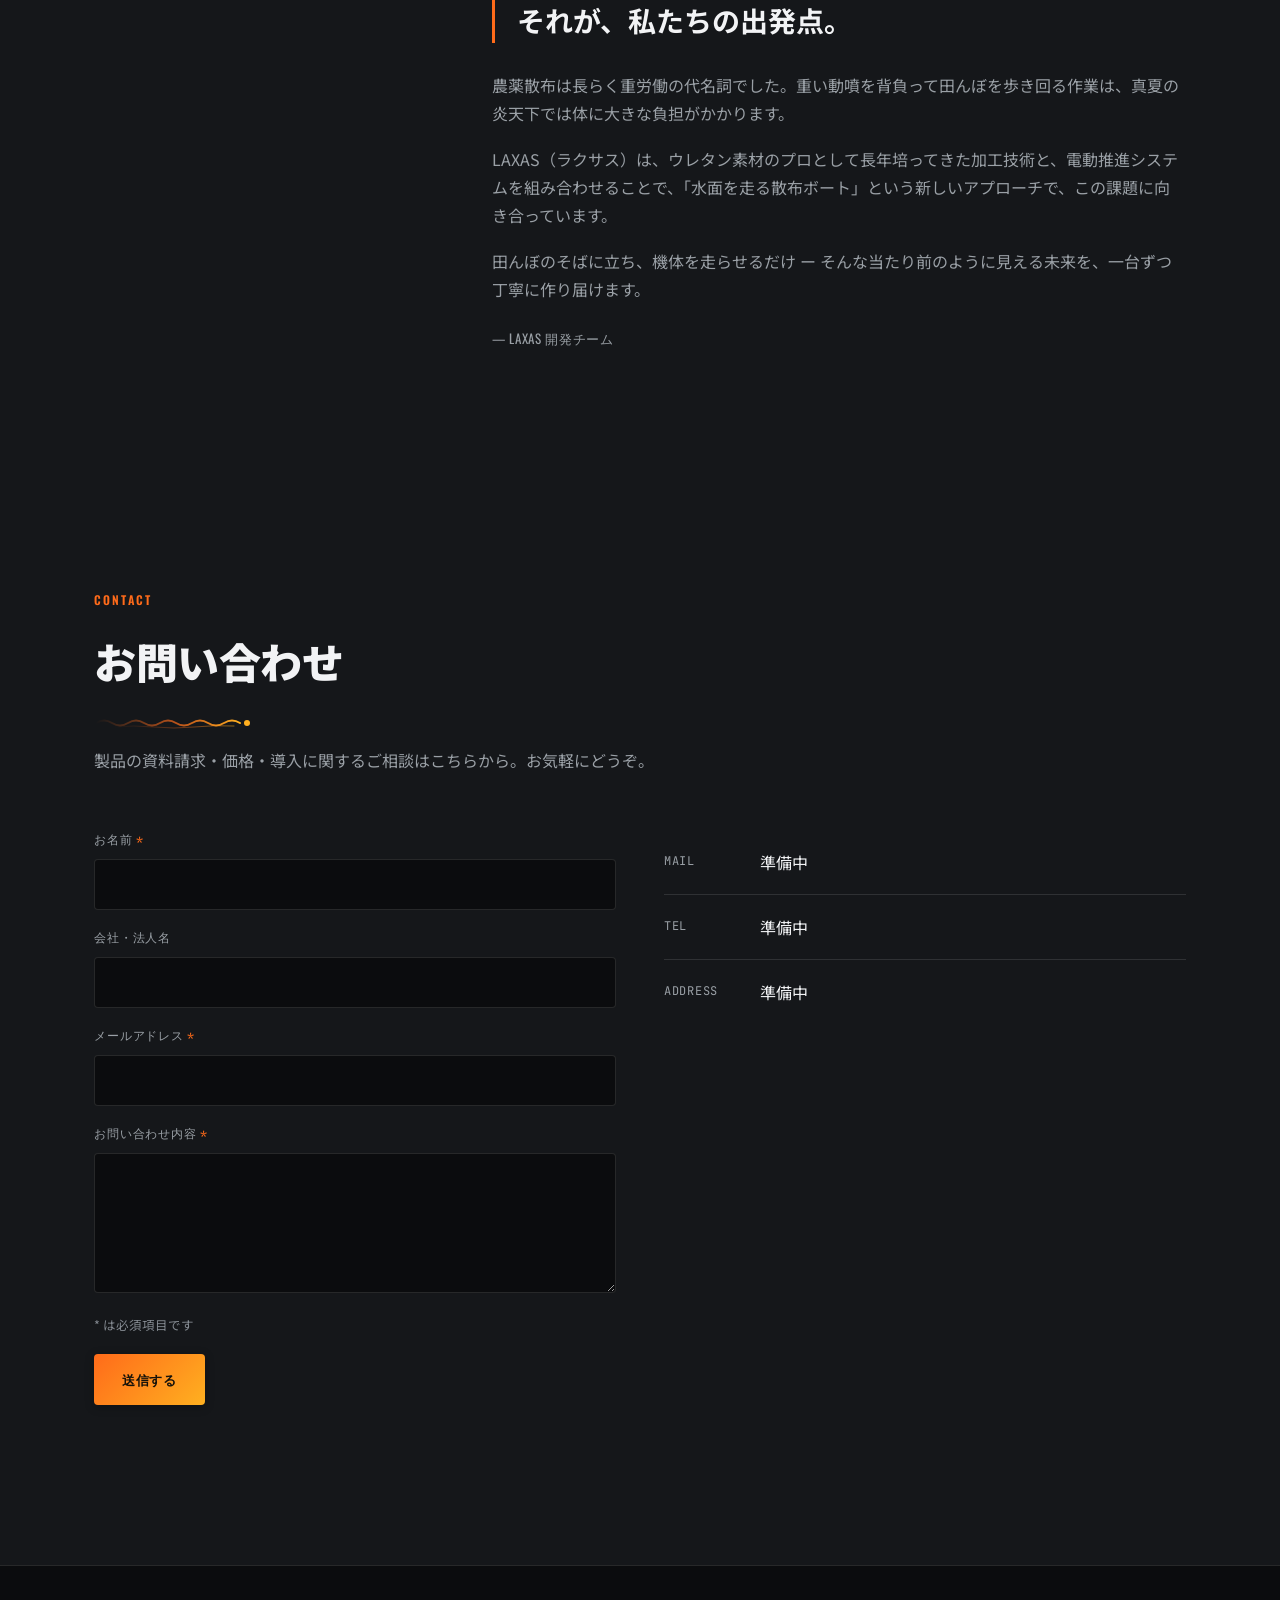
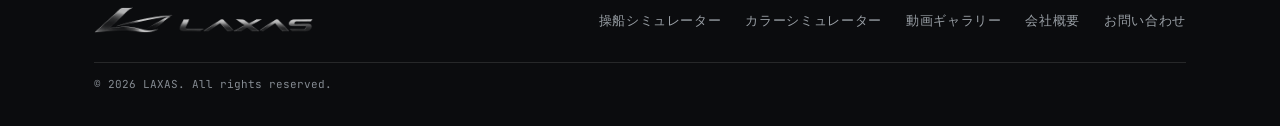
==== commit 5e8cb589: "Add files via upload" ====
--- a/index.html
+++ b/index.html
@@ -49,7 +49,10 @@
     position:absolute;inset:0;
     background-image:url('img05.webp');
     background-size:cover;background-position:50% 45%;
-  }
+    /* パララックス: スクロールに合わせてJSで translateY を更新(common.js initHeroParallax) */
+    transform:translate3d(0,0,0) scale(1.08);transform-origin:50% 40%;will-change:transform;
+  }
+  @media(prefers-reduced-motion:reduce){.hero-bg{transform:none;will-change:auto;}}
   .hero-scrim{
     position:absolute;inset:0;
     background:
@@ -190,6 +193,21 @@
   .feat-block .fb-img{overflow:hidden;aspect-ratio:4/3;}
   .feat-block .fb-img img{width:100%;height:100%;object-fit:cover;transition:transform .6s var(--ease-out);}
   .feat-block:hover .fb-img img{transform:scale(1.04);}
+  /* 写真のめくり表示: 画面に入ると、写真が横からスッと現れる(反転ブロックは右から) */
+  .feat-block.reveal{opacity:1;transform:none;}
+  .feat-block .fb-img{clip-path:inset(0 100% 0 0);transition:clip-path 1.1s var(--ease-out);}
+  .feat-block.rev .fb-img{clip-path:inset(0 0 0 100%);}
+  .feat-block .fb-img img{transform:scale(1.14);transition:transform 1.4s var(--ease-out);}
+  .feat-block.is-visible .fb-img{clip-path:inset(0 0 0 0);}
+  .feat-block.is-visible .fb-img img{transform:scale(1);}
+  .feat-block.is-visible:hover .fb-img img{transform:scale(1.04);transition-duration:.6s;}
+  .feat-block .fb-body{opacity:0;transform:translateY(18px);transition:opacity .8s var(--ease-out) .35s,transform .8s var(--ease-out) .35s;}
+  .feat-block.is-visible .fb-body{opacity:1;transform:none;}
+  @media(prefers-reduced-motion:reduce){
+    .feat-block .fb-img,.feat-block.rev .fb-img{clip-path:none;transition:none;}
+    .feat-block .fb-img img{transform:none;transition:none;}
+    .feat-block .fb-body{opacity:1;transform:none;transition:none;}
+  }
   .feat-block .fb-body{padding:56px 48px;}
   .feat-block .fb-tag{
     font-family:var(--cond);font-size:12px;text-transform:uppercase;letter-spacing:.15em;
--- a/common.css
+++ b/common.css
@@ -97,6 +97,17 @@
 .section-head h2{font-size:clamp(28px,4vw,42px);margin-top:14px;}
 .section-head p{color:var(--ink-dim);margin-top:16px;font-size:16px;}
 
+/* ─── 水面の線(航跡): 見出しの下を、ボートの航跡のような線が左から右へ走る ─── */
+.section-head h2::after{
+  content:'';display:block;width:160px;height:14px;margin-top:18px;
+  background:url("data:image/svg+xml,%3Csvg xmlns='http://www.w3.org/2000/svg' width='160' height='14' viewBox='0 0 160 14'%3E%3Cdefs%3E%3ClinearGradient id='g' x1='0' x2='1'%3E%3Cstop offset='0' stop-color='%23FF6B1A' stop-opacity='0'/%3E%3Cstop offset='.55' stop-color='%23FF6B1A' stop-opacity='.7'/%3E%3Cstop offset='1' stop-color='%23FFB020'/%3E%3C/linearGradient%3E%3C/defs%3E%3Cpath d='M2 7 Q10 2 18 7 T34 7 T50 7 T66 7 T82 7 T98 7 T114 7 T130 7 T146 7' fill='none' stroke='url(%23g)' stroke-width='2' stroke-linecap='round'/%3E%3Cpath d='M20 11 Q40 9 60 11 T100 11 T140 10' fill='none' stroke='url(%23g)' stroke-width='1' stroke-opacity='.5' stroke-linecap='round'/%3E%3Ccircle cx='153' cy='7' r='3' fill='%23FFB020'/%3E%3C/svg%3E") no-repeat left center/160px 14px;
+  clip-path:inset(0 100% 0 0);
+  transition:clip-path 1.3s var(--ease-out) .35s;
+}
+.is-visible .section-head h2::after,
+.section-head.is-visible h2::after{clip-path:inset(0 0 0 0);}
+@media(prefers-reduced-motion:reduce){.section-head h2::after{clip-path:none;transition:none;}}
+
 /* ─── Reveal animation ─── */
 .reveal{opacity:0;transform:translateY(22px);transition:opacity .8s var(--ease-out),transform .8s var(--ease-out);}
 .reveal.is-visible{opacity:1;transform:translateY(0);}
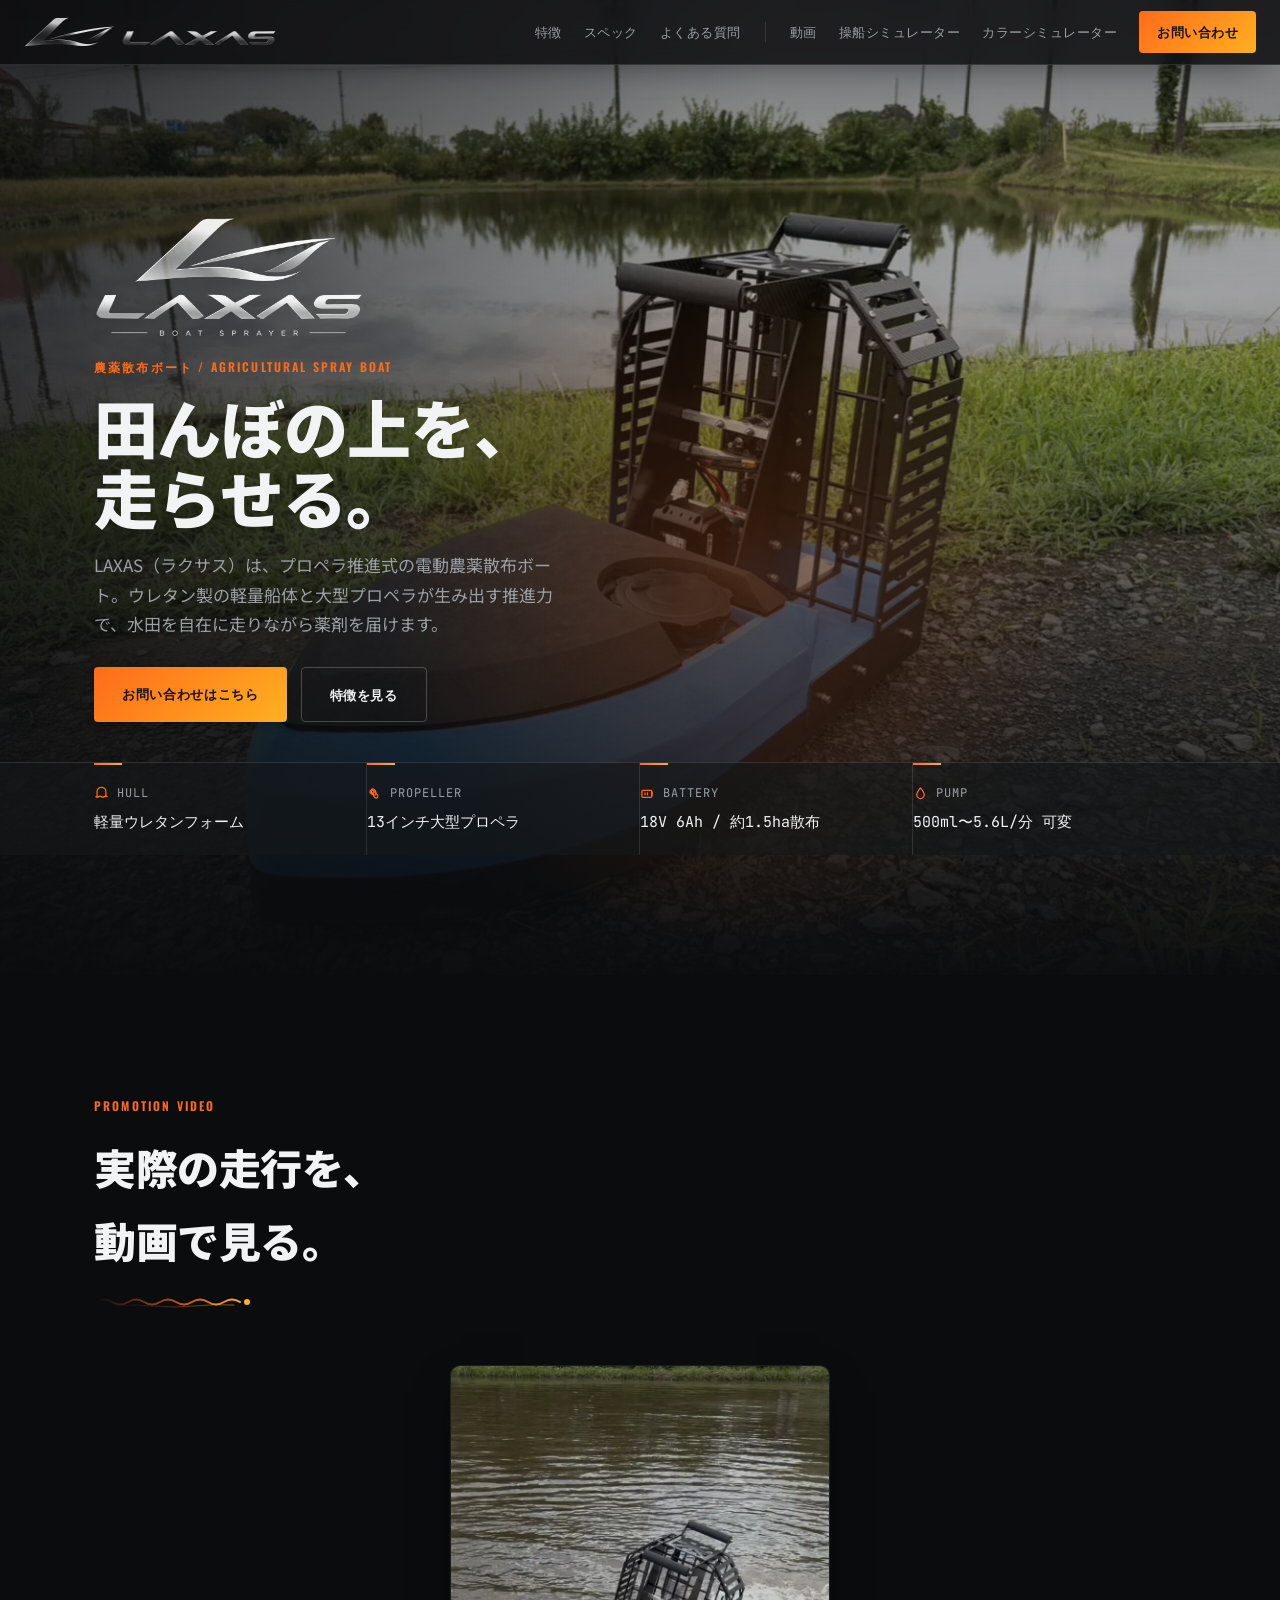
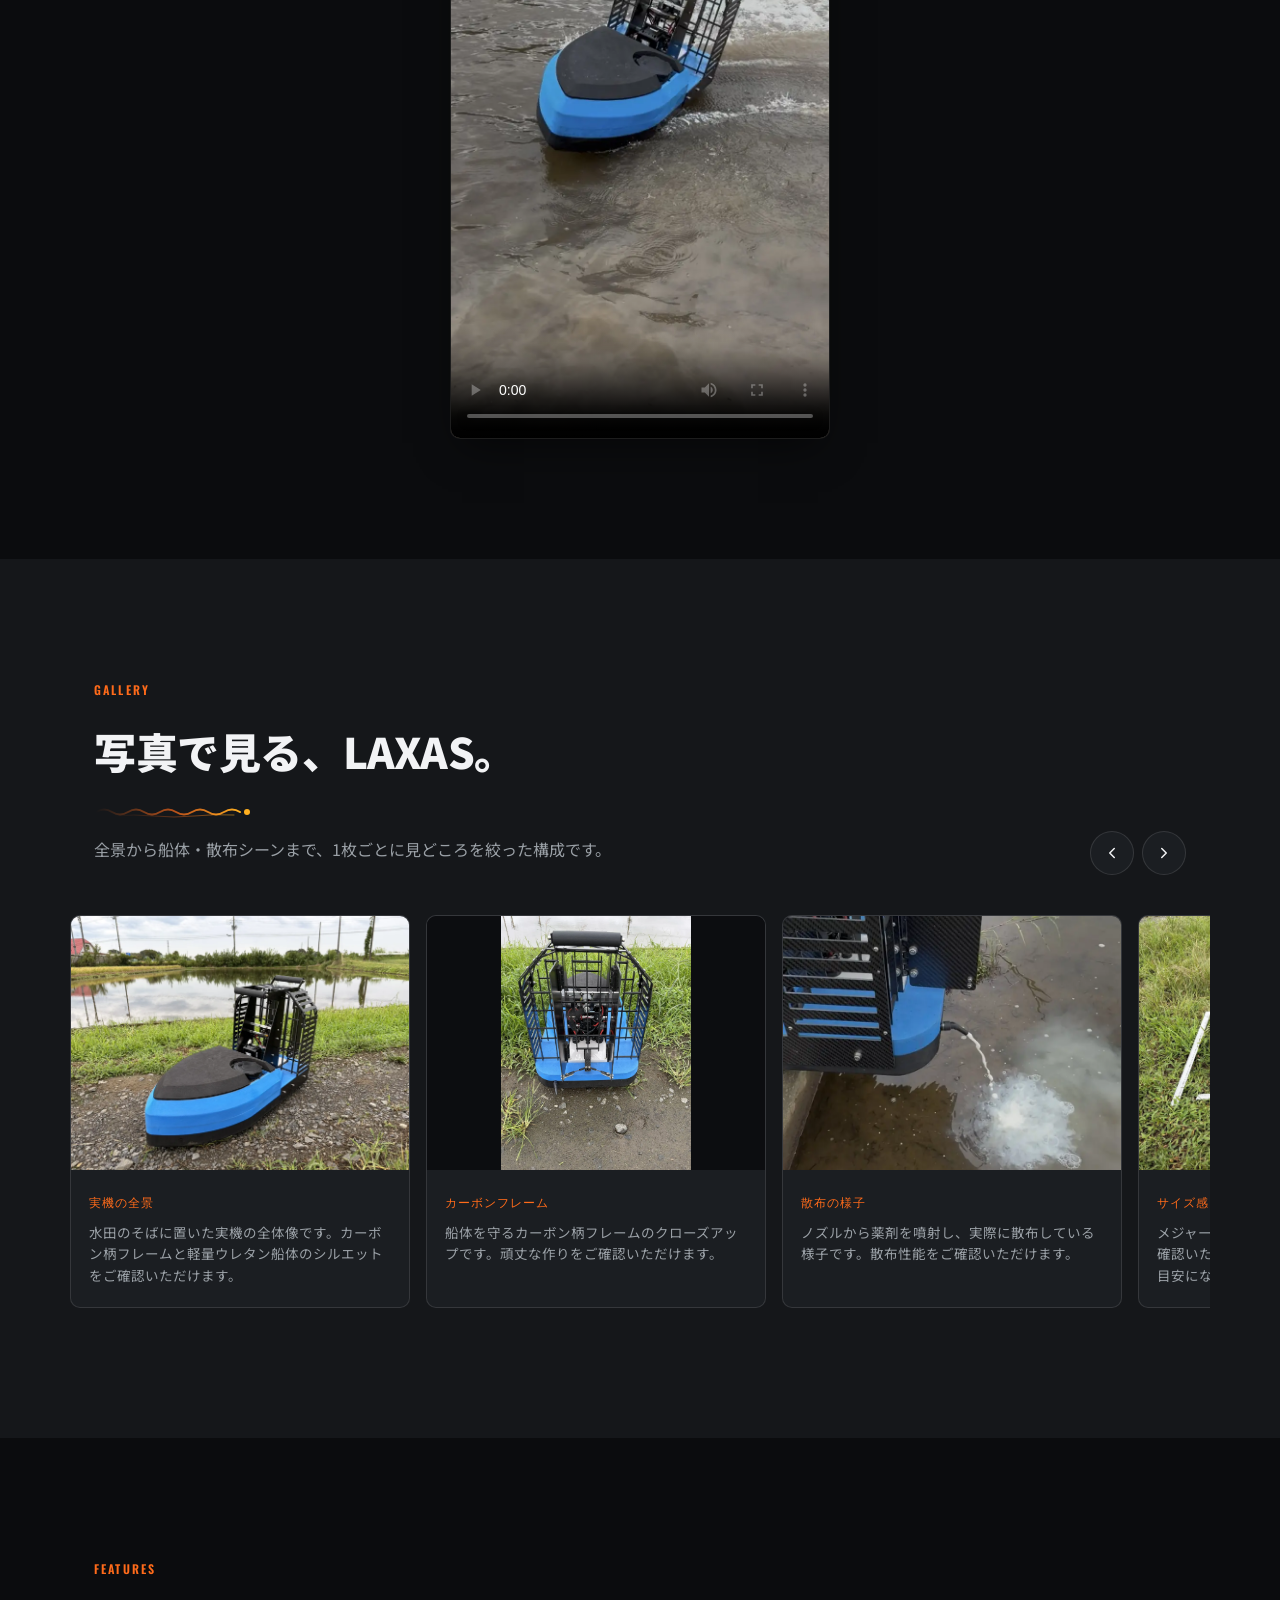
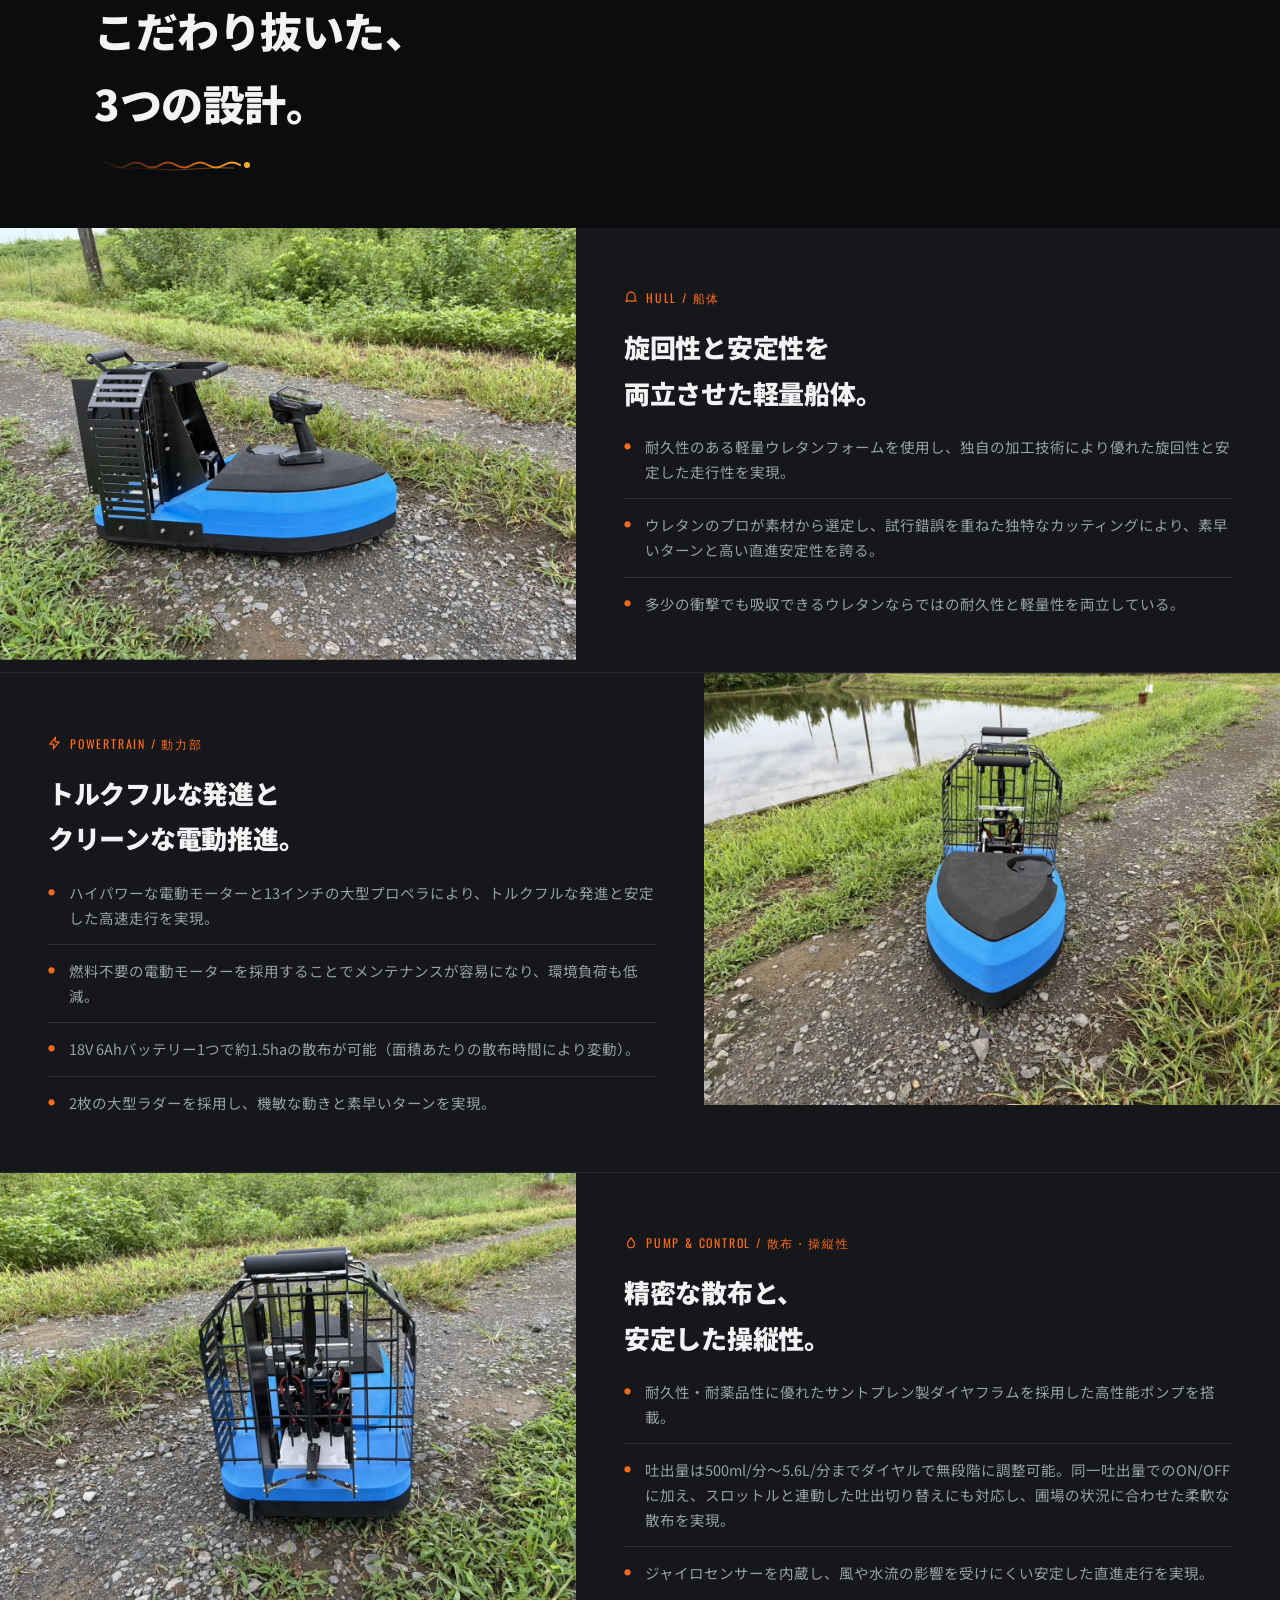
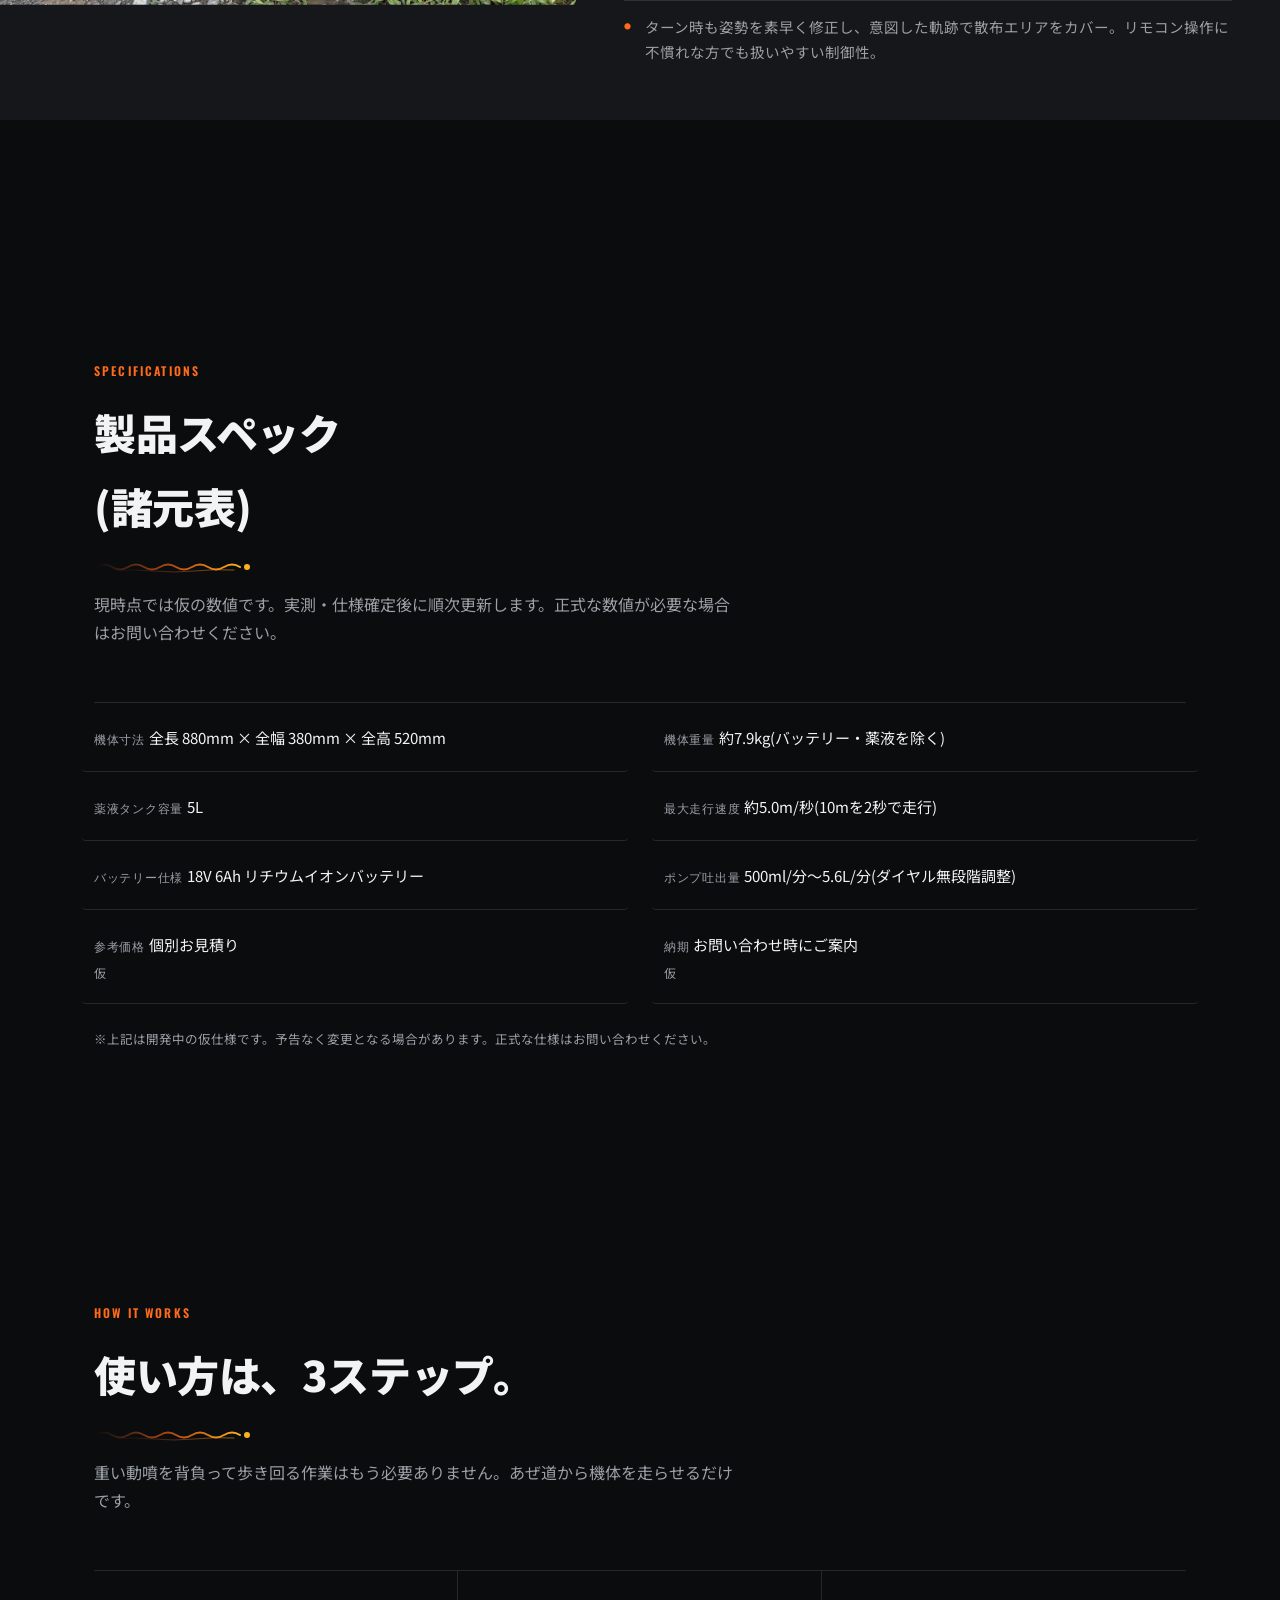
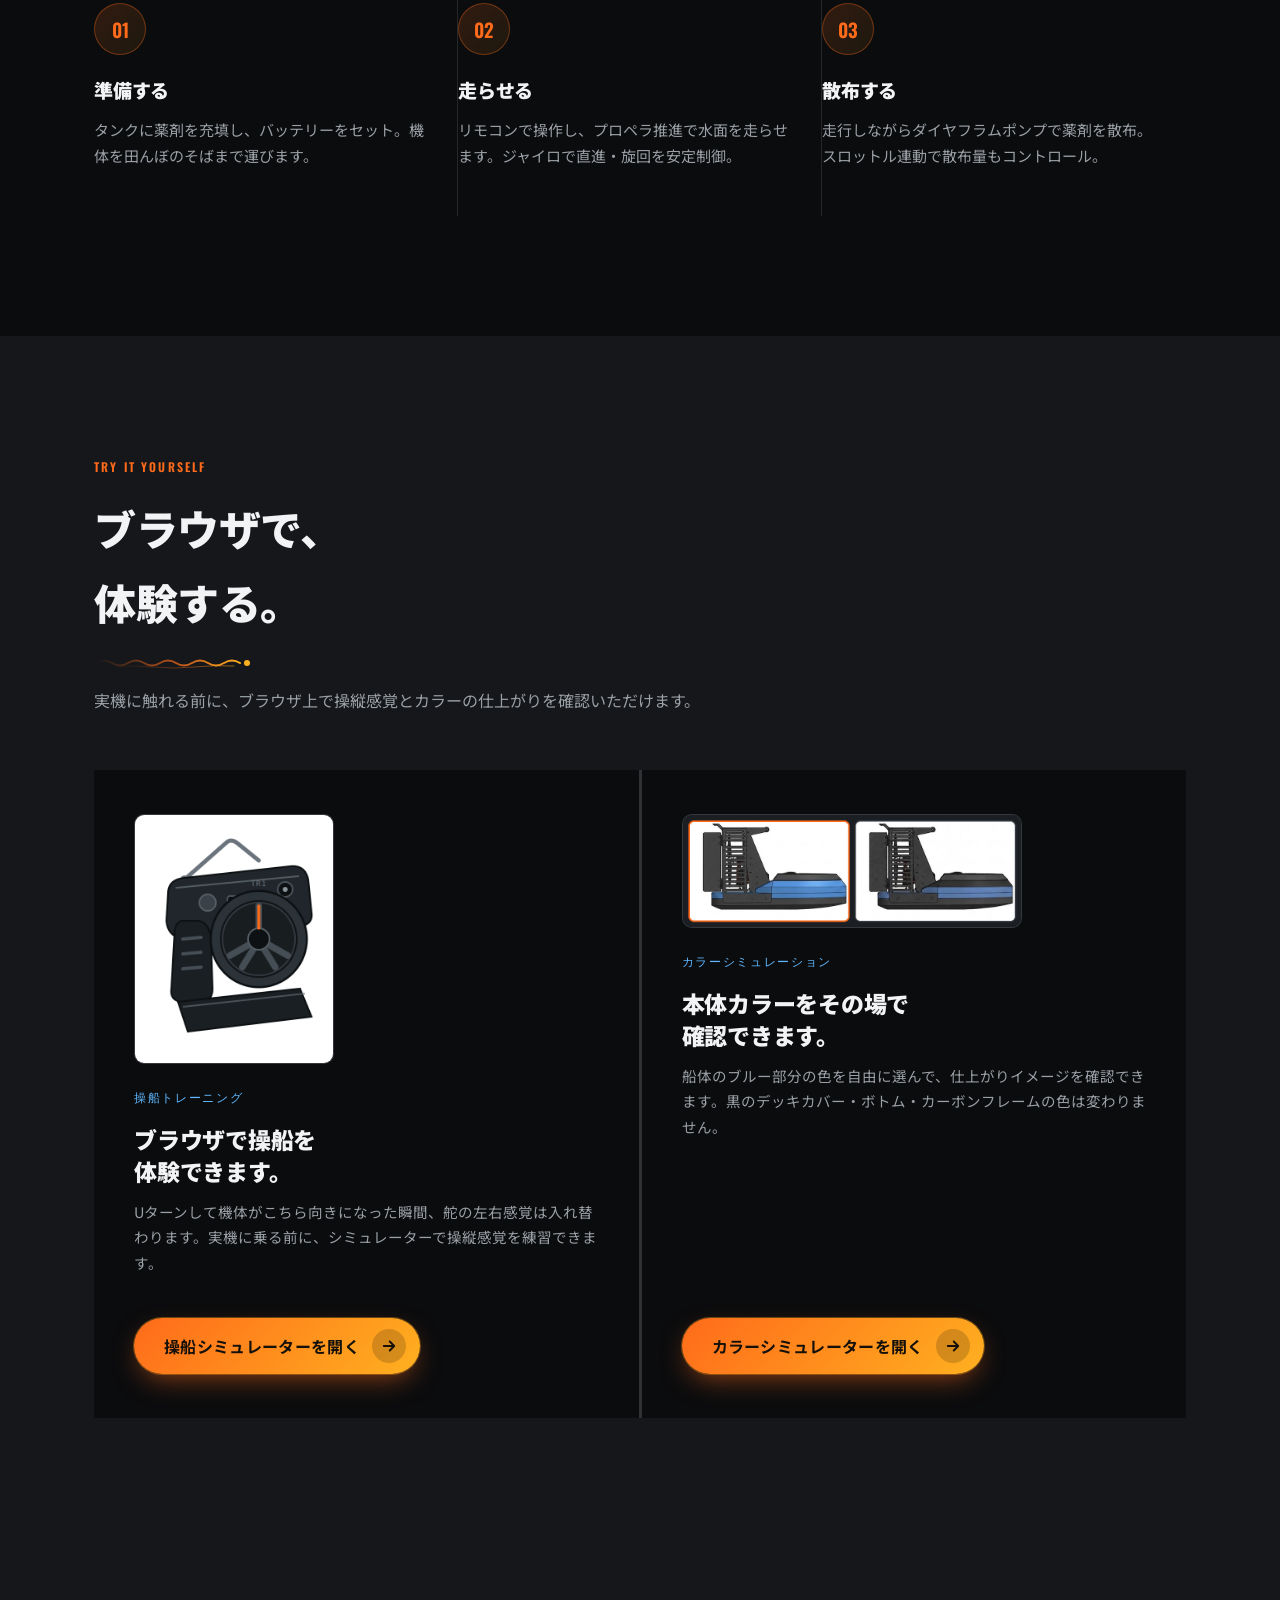
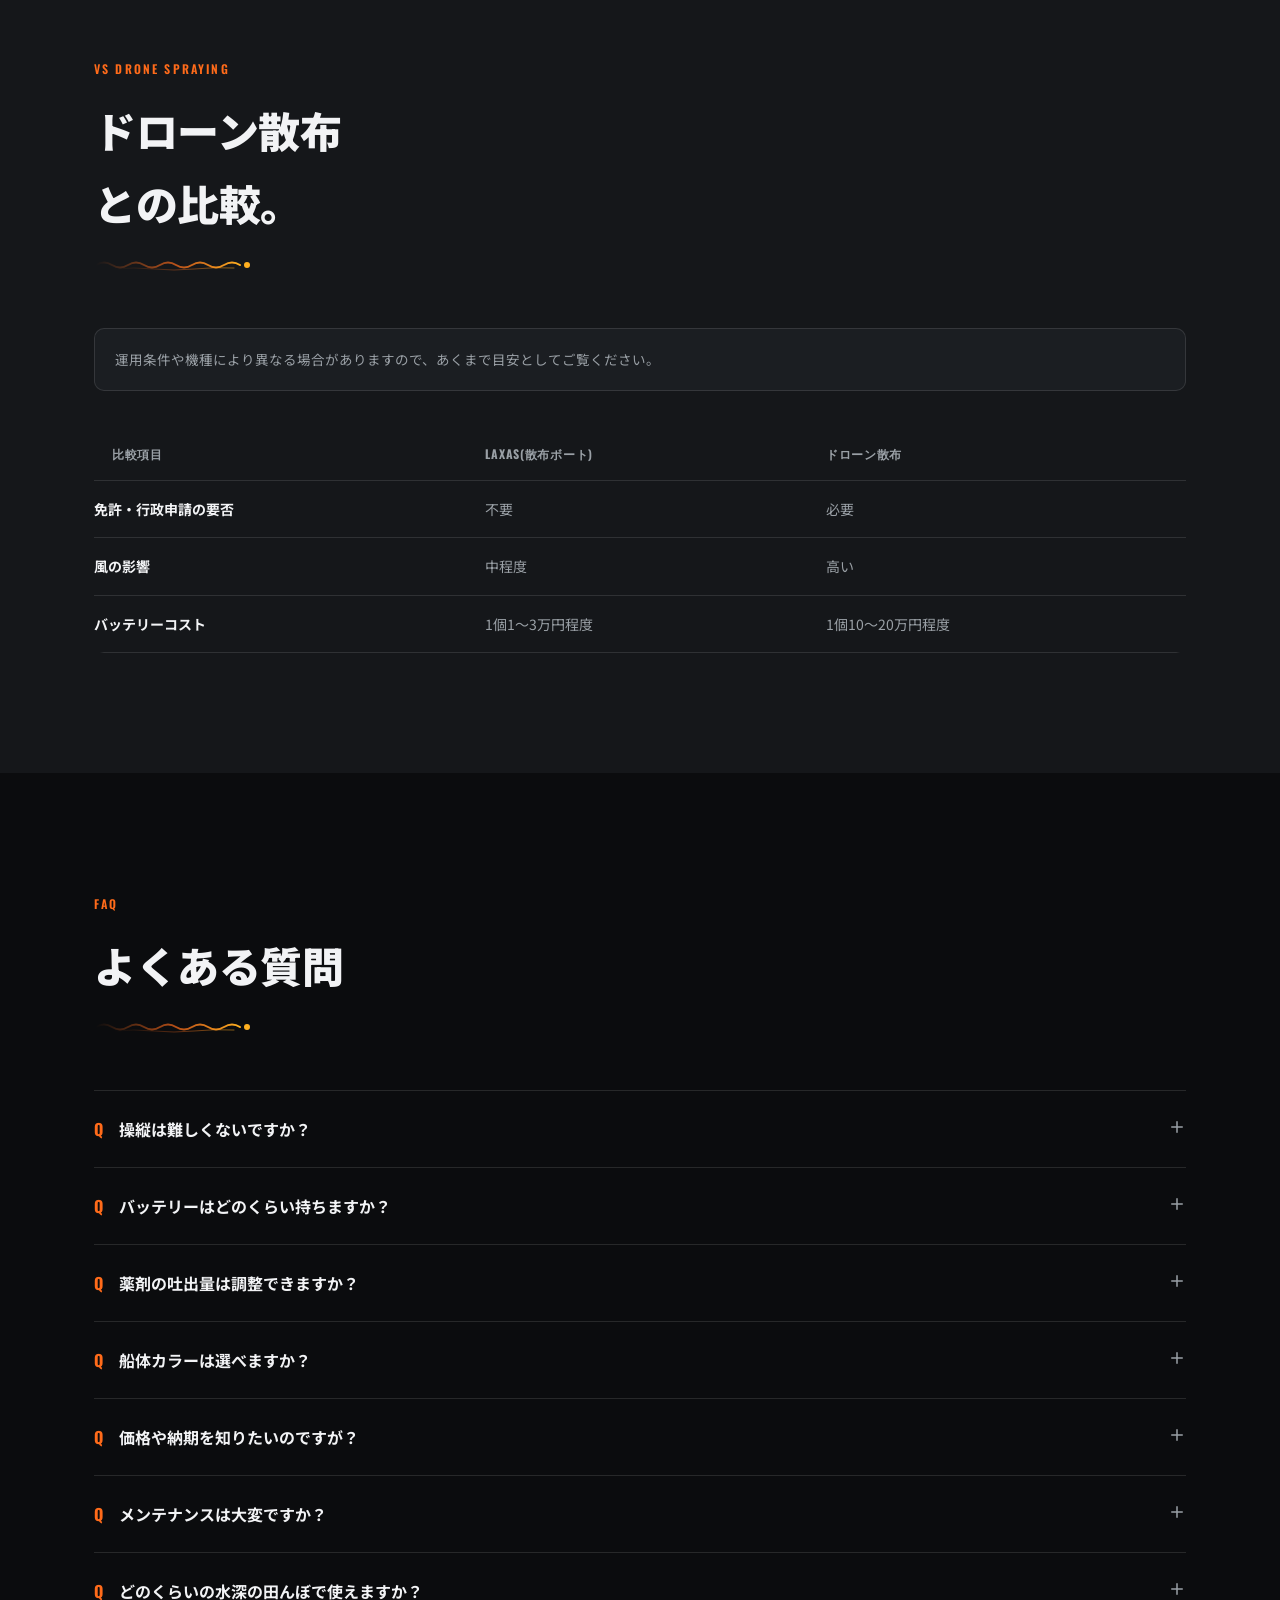
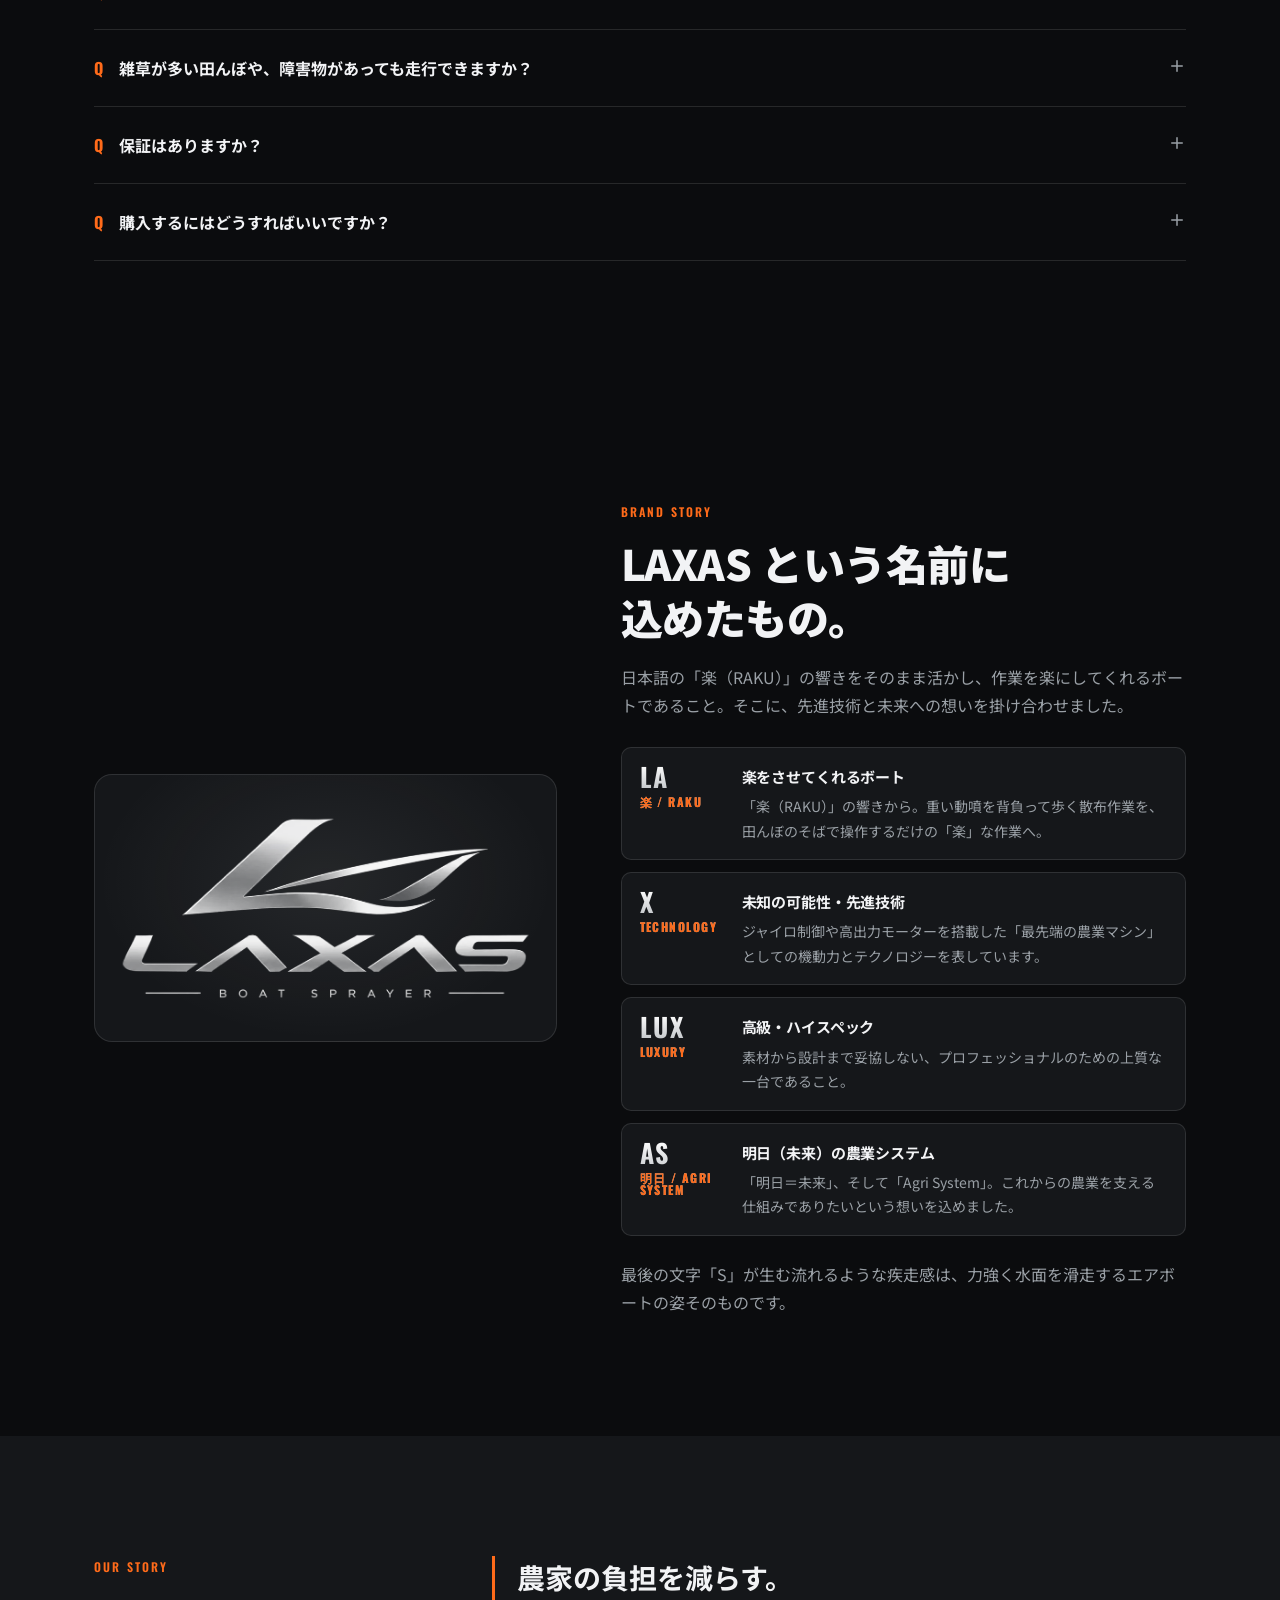
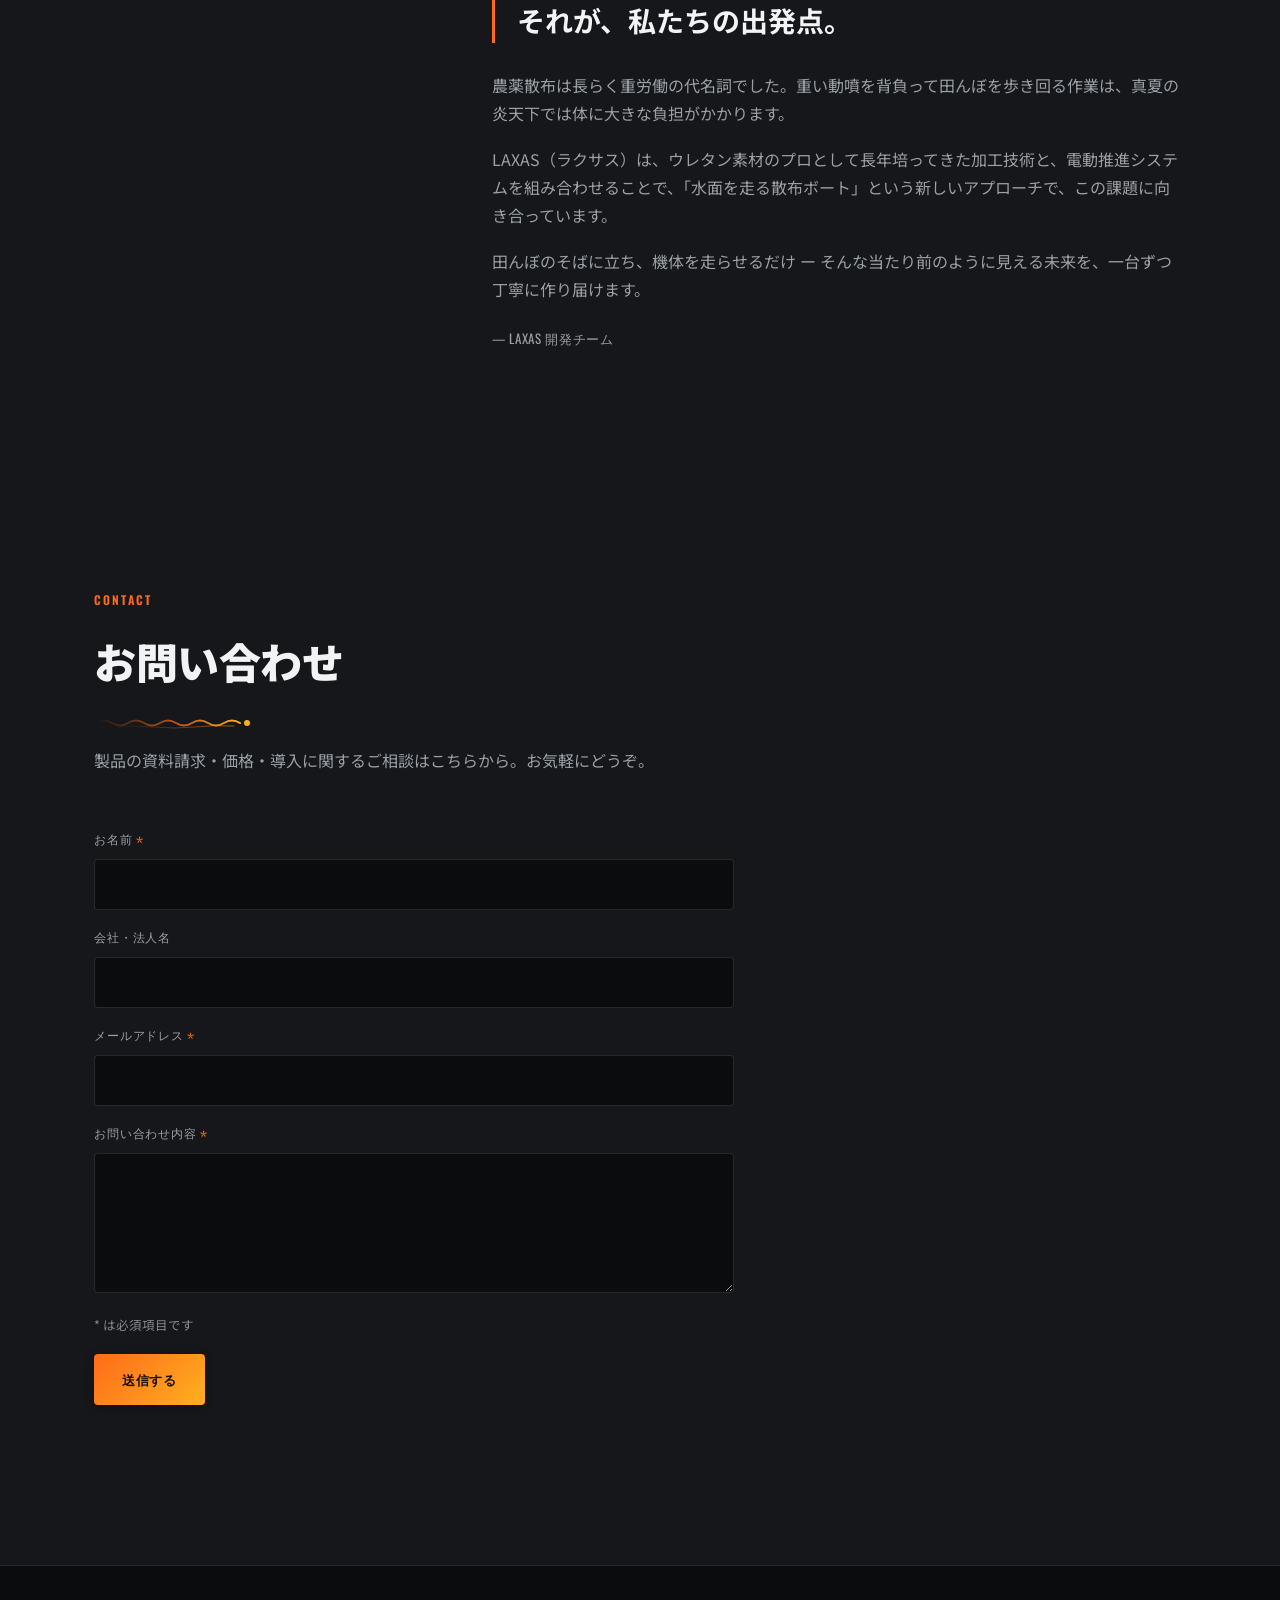
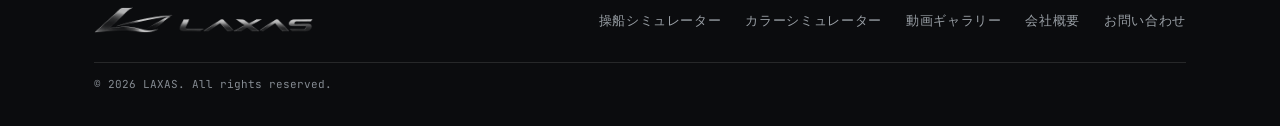
==== commit 220787a5: "Add files via upload" ====
--- a/index.html
+++ b/index.html
@@ -341,8 +341,8 @@
 
   /* ─── Contact ─── */
   .contact{background:var(--panel);}
-  .contact-grid{display:grid;grid-template-columns:1fr 1fr;gap:48px;}
-  @media(max-width:900px){.contact-grid{grid-template-columns:1fr;}}
+  /* 問い合わせはフォームのみ(連絡先の表示は削除)。読みやすい幅の1カラム */
+  .contact-grid{max-width:640px;}
   .field{margin-bottom:18px;}
   .field label{display:block;font-family:var(--mono);font-size:12px;color:var(--ink-dim);text-transform:uppercase;letter-spacing:.07em;margin-bottom:8px;}
   .field label .req{color:var(--accent);margin-left:3px;}
@@ -363,9 +363,6 @@
   .form-status{margin:16px 0 0;font-size:14px;line-height:1.7;min-height:1.7em;}
   .form-status.is-success{color:var(--green);}
   .form-status.is-error{color:#FF8A7A;}
-  .contact-info .row{display:flex;gap:16px;padding:18px 0;border-top:1px solid var(--line);}
-  .contact-info .row:first-child{border-top:none;}
-  .contact-info .k{font-family:var(--mono);font-size:12px;color:var(--ink-dim);min-width:80px;text-transform:uppercase;letter-spacing:.06em;padding-top:3px;}
 
   /* ─── Spec Table (製品スペック / 諸元表) ─── */
   .spec-table{background:var(--bg);}
@@ -1003,8 +1000,8 @@
       <p>製品の資料請求・価格・導入に関するご相談はこちらから。お気軽にどうぞ。</p>
     </div>
     <div class="contact-grid">
-      <!-- 送信先は company-info.js の formspreeId で設定します -->
-      <form class="reveal" id="contactForm" action="https://formspree.io/f/" method="post">
+      <!-- 送信先(Googleフォーム)は company-info.js の googleForm で設定します -->
+      <form class="reveal" id="contactForm" method="post">
         <div class="field">
           <label for="name">お名前<span class="req" aria-hidden="true">*</span></label>
           <input id="name" name="name" type="text" autocomplete="name" required>
@@ -1027,11 +1024,6 @@
         </div>
         <p class="form-status" id="contactStatus" role="status" aria-live="polite"></p>
       </form>
-      <div class="contact-info reveal">
-        <div class="row"><div class="k">Mail</div><div class="placeholder" data-field="email">準備中</div></div>
-        <div class="row"><div class="k">Tel</div><div class="placeholder" data-field="tel">準備中</div></div>
-        <div class="row"><div class="k">Address</div><div class="placeholder" data-field="address">準備中</div></div>
-      </div>
     </div>
   </div>
 </section>
